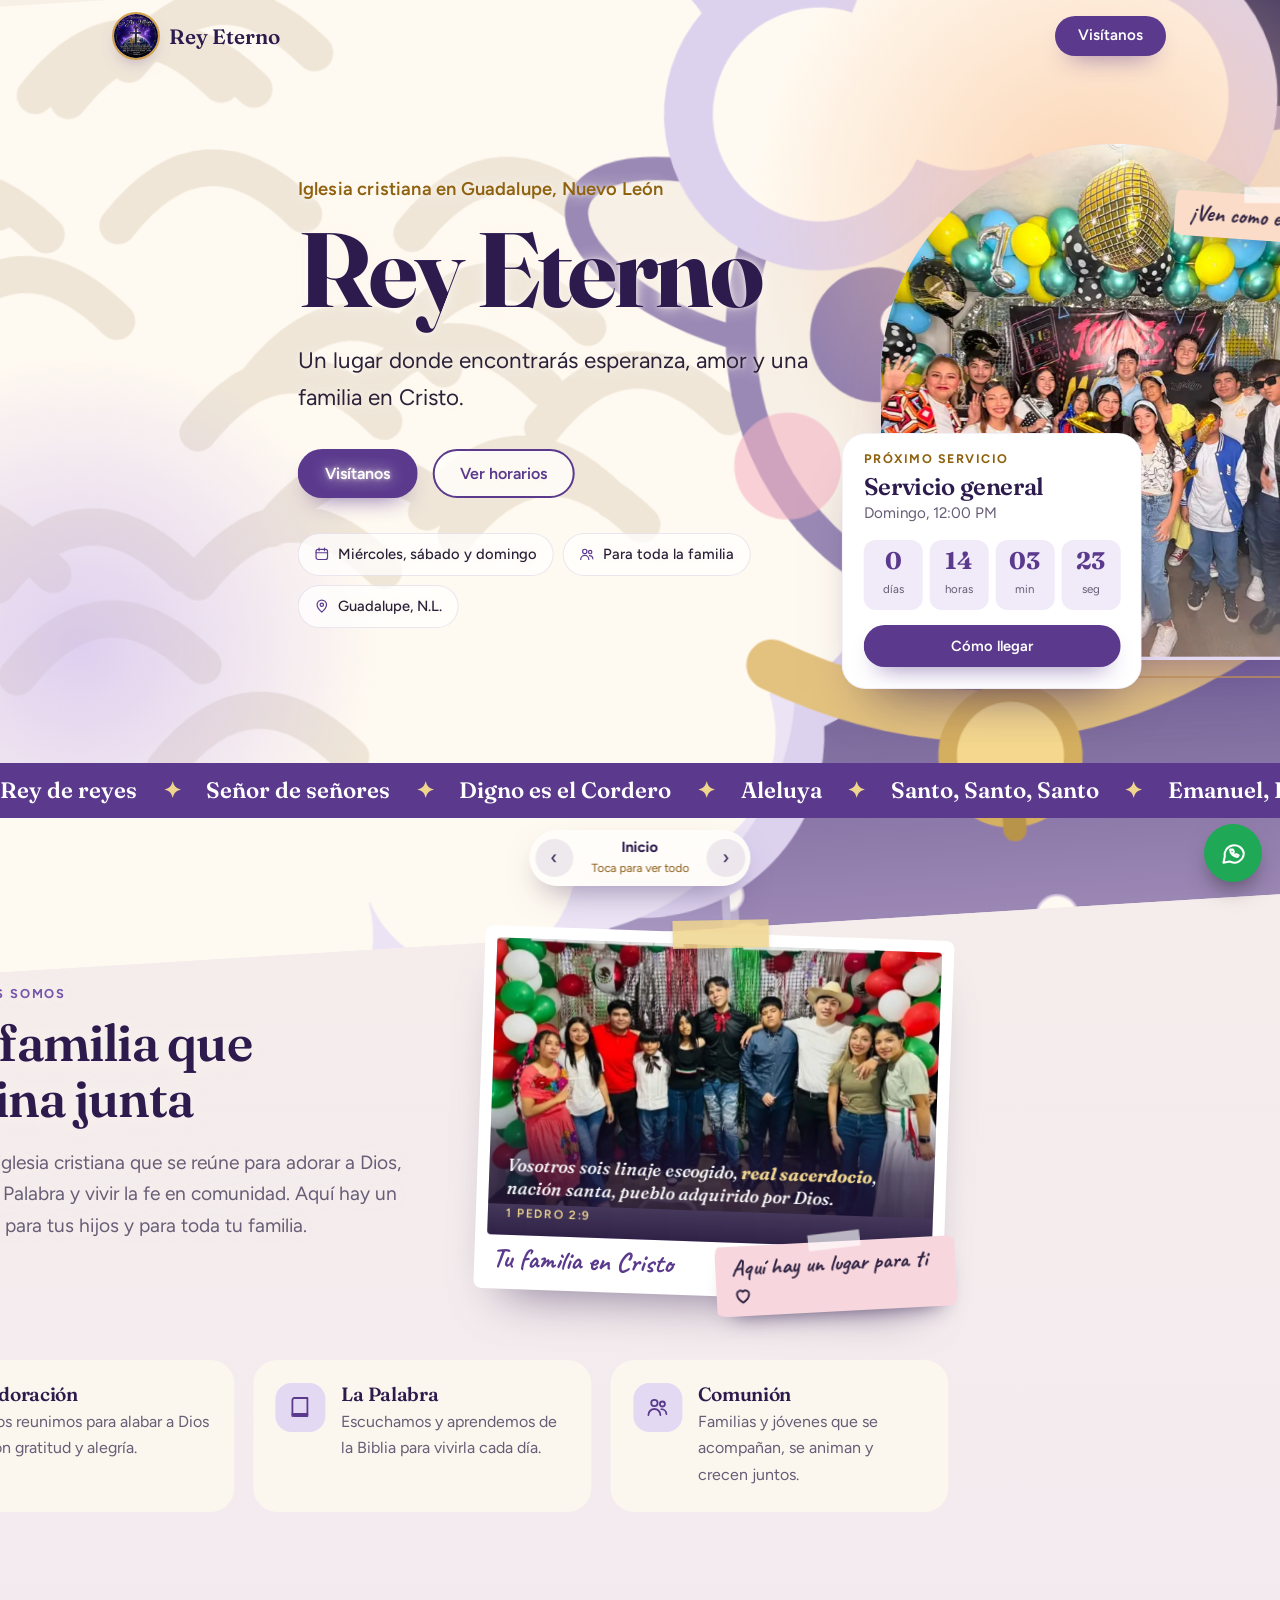
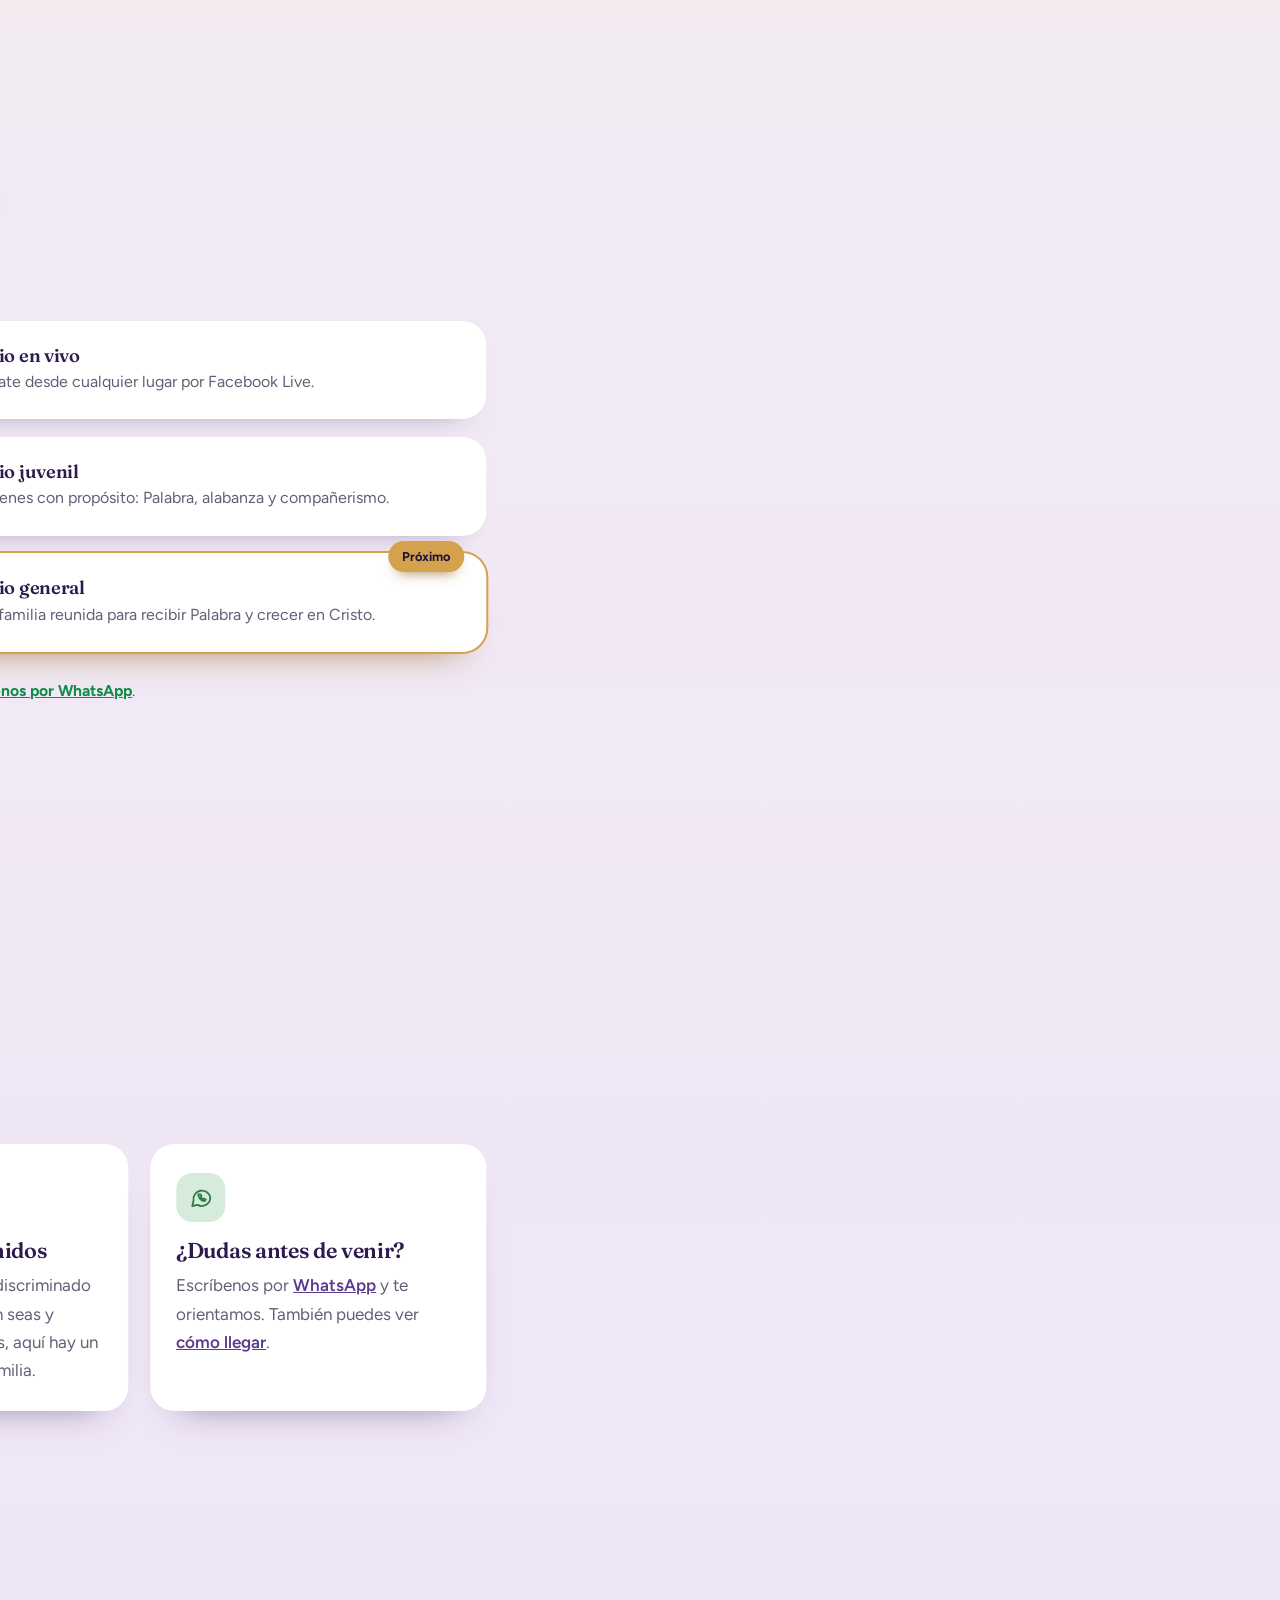
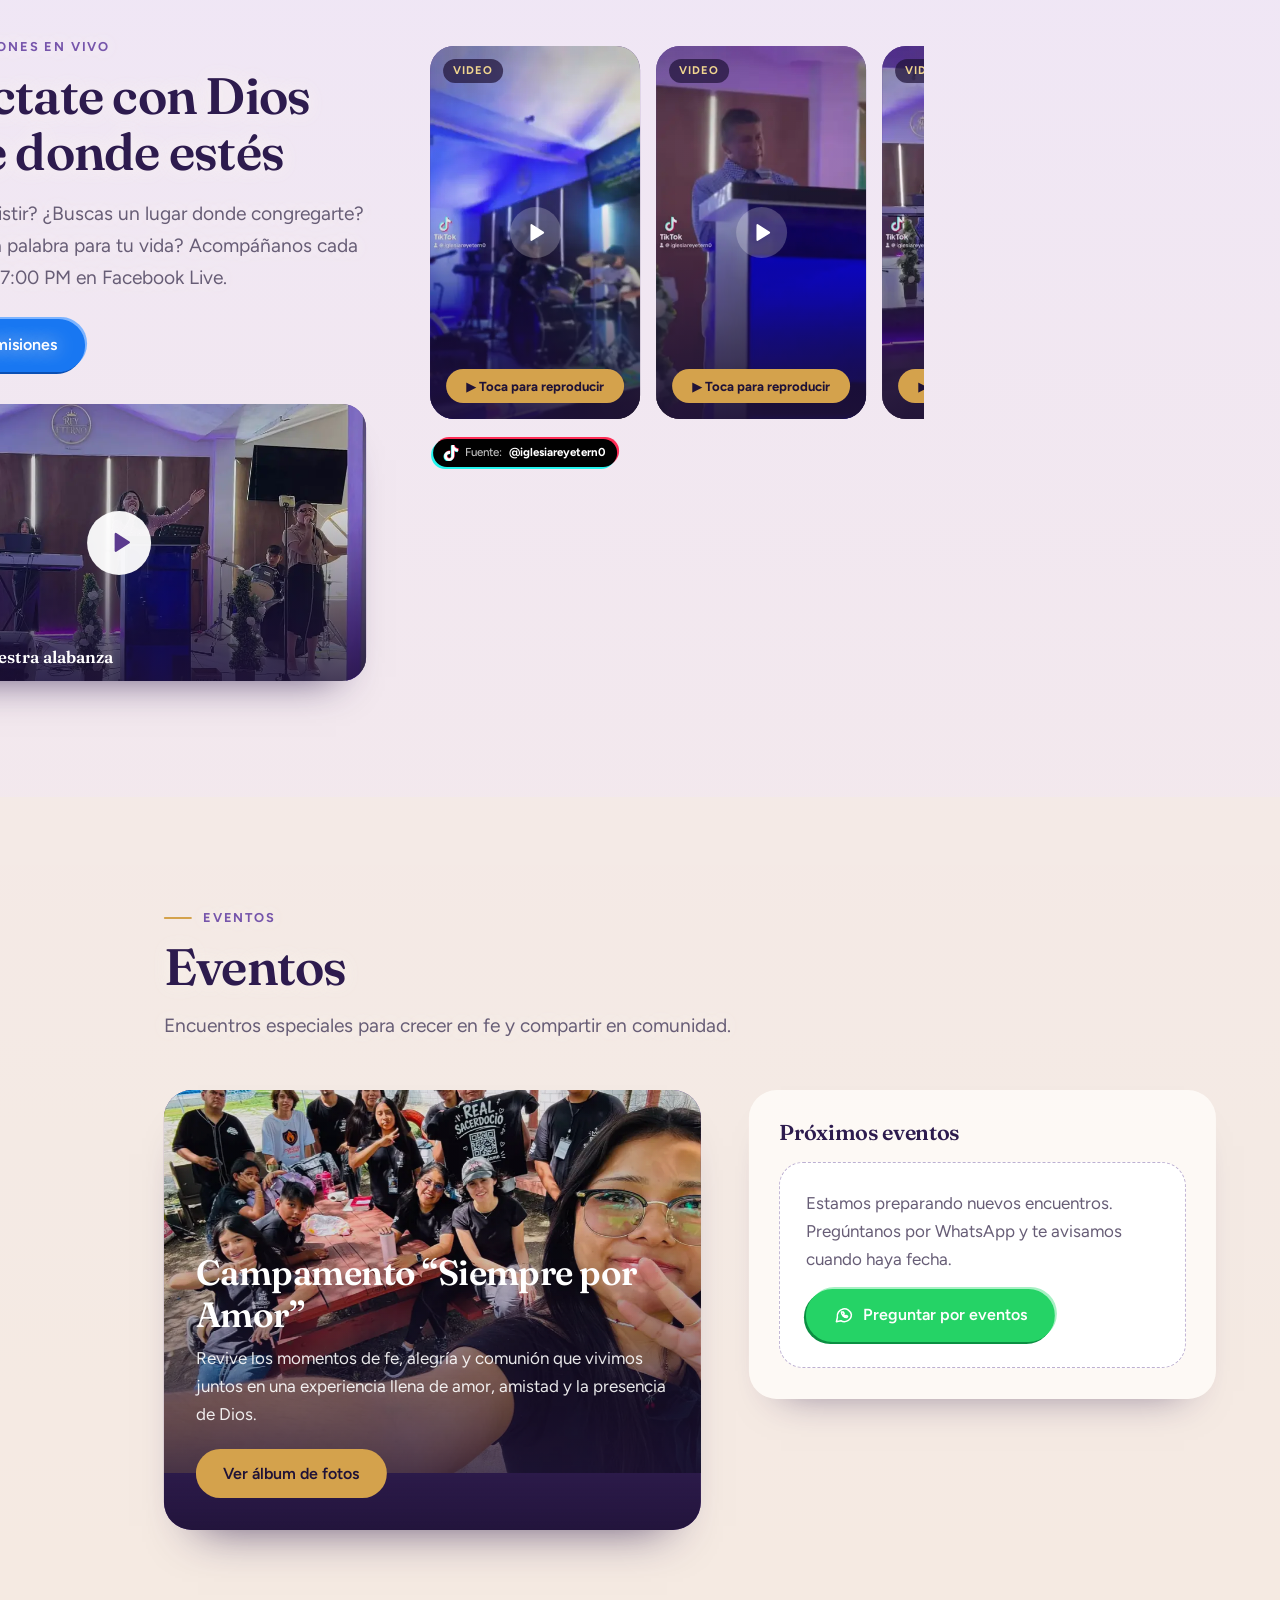
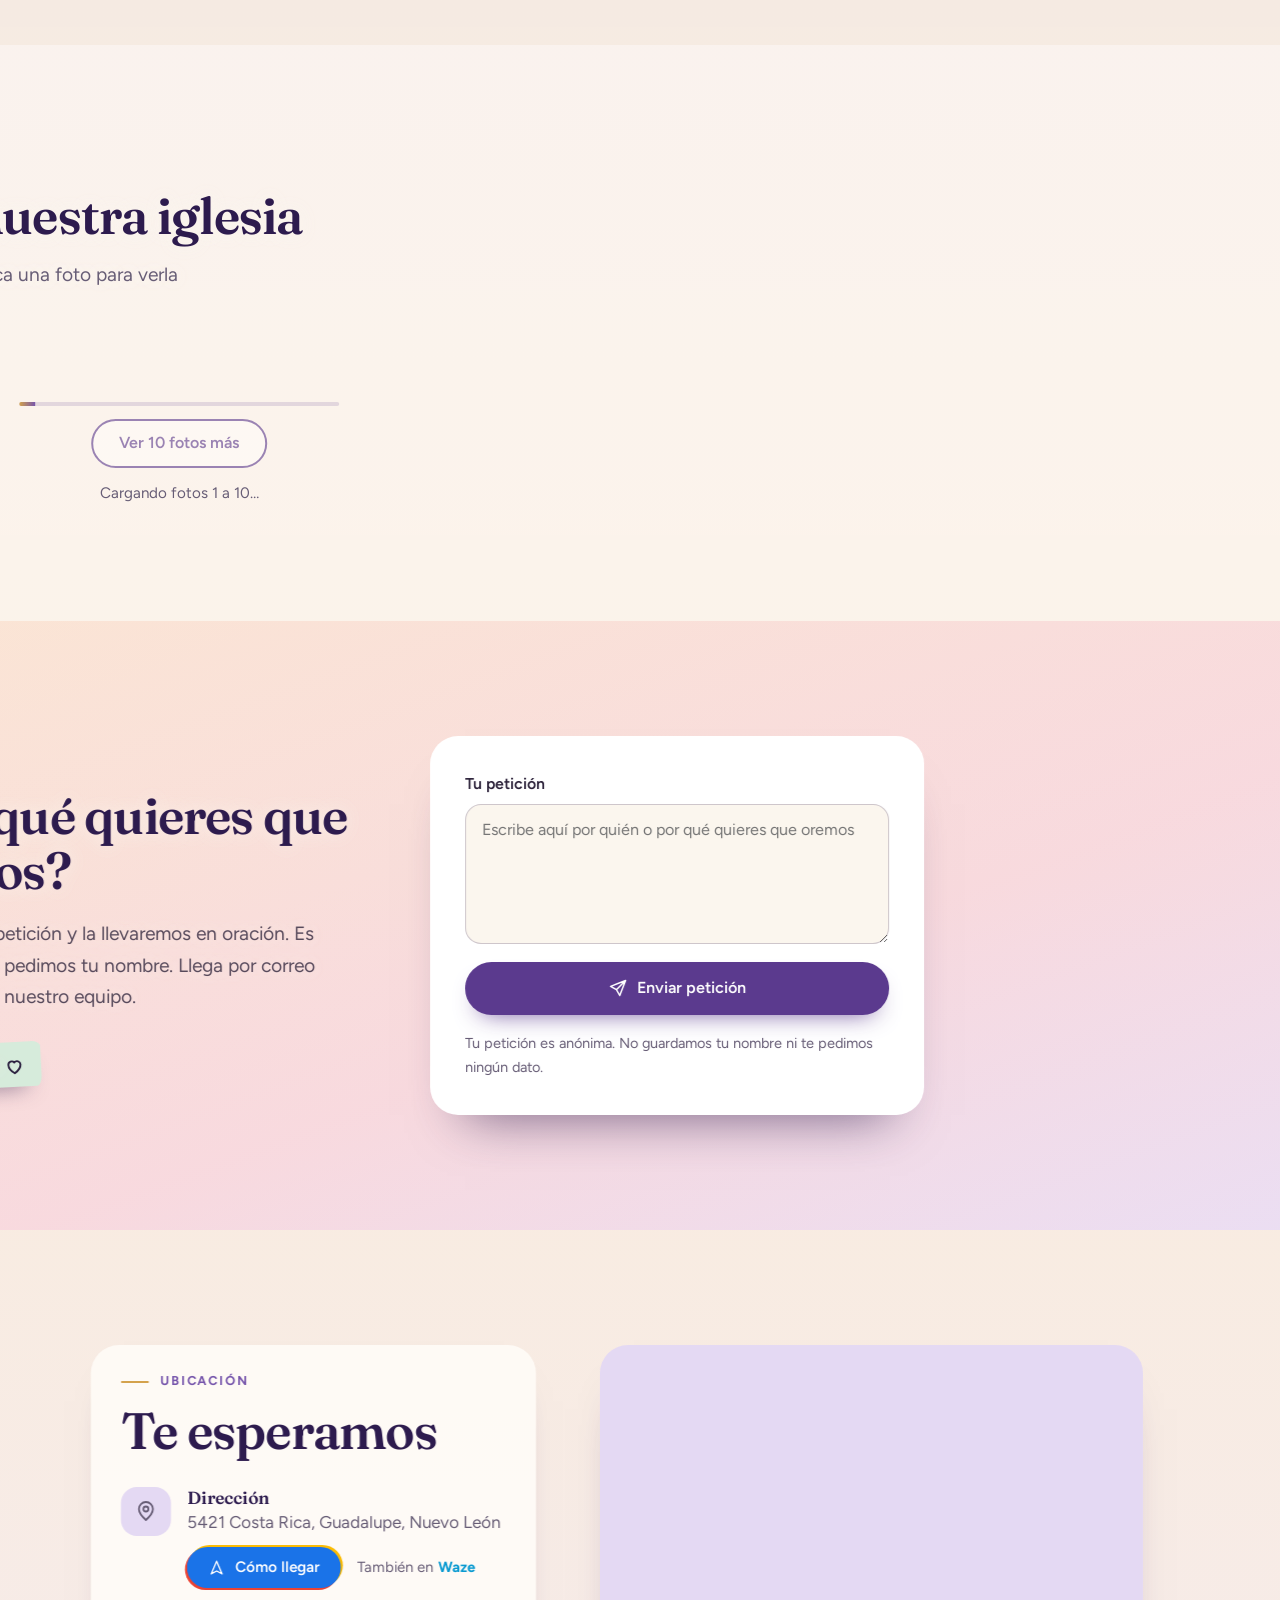
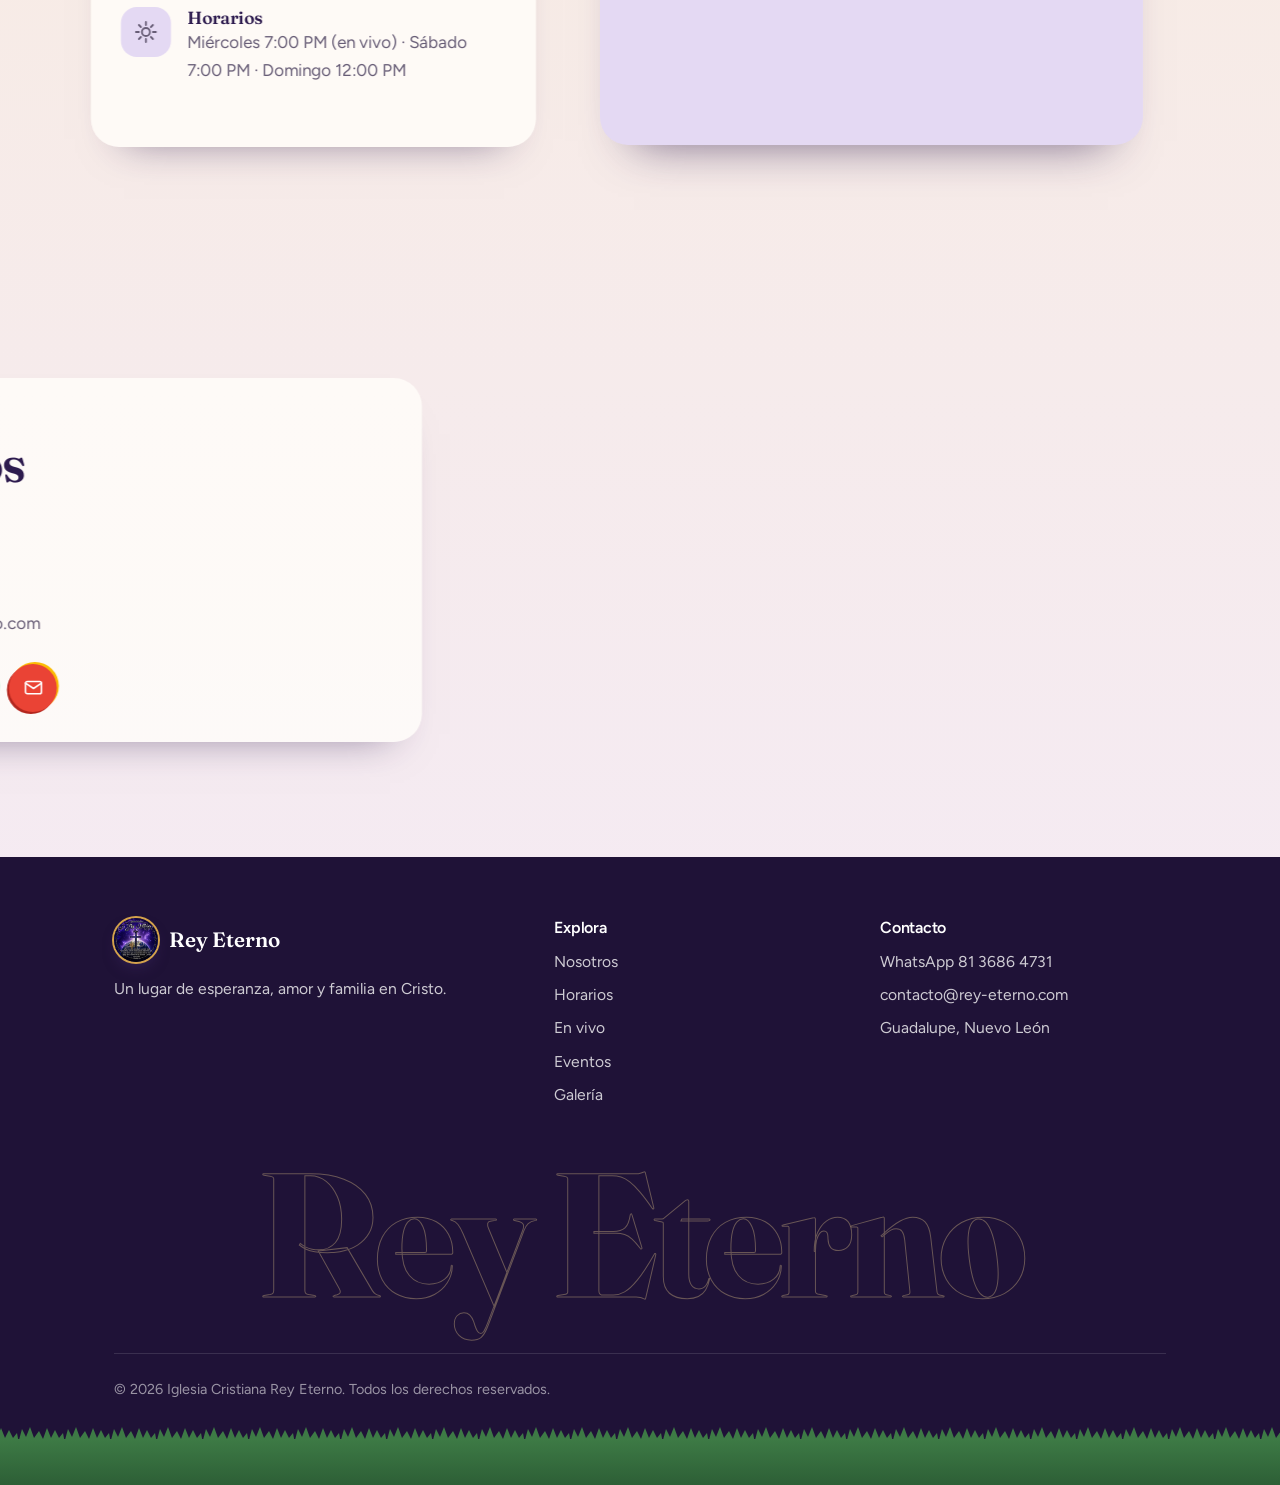
==== index.html @ 936aaeef "p" ====
<!doctype html>
<html lang="es-MX">
<head>
<meta charset="utf-8">
<meta name="viewport" content="width=device-width, initial-scale=1">
<title>Iglesia Cristiana Rey Eterno | Guadalupe, Nuevo León</title>
<meta name="description" content="Iglesia en Guadalupe, Nuevo León para toda la familia: papás, jóvenes y niños. Horarios de servicios, eventos y transmisión en vivo.">
<meta name="theme-color" content="#fbf6ee">
<meta name="robots" content="index,follow,max-image-preview:large">
<meta name="referrer" content="strict-origin-when-cross-origin">
<link rel="canonical" href="https://rey-eterno.com/">
<link rel="icon" href="logo.png">
<script>document.documentElement.className+=" js"</script>
<link rel="manifest" href="manifest.webmanifest">
<link rel="apple-touch-icon" href="apple-touch-icon.png">
<meta name="mobile-web-app-capable" content="yes">
<meta name="apple-mobile-web-app-capable" content="yes">
<meta name="apple-mobile-web-app-title" content="Rey Eterno">
<meta name="apple-mobile-web-app-status-bar-style" content="black">
<meta property="og:type" content="website">
<meta property="og:title" content="Iglesia Cristiana Rey Eterno">
<meta property="og:description" content="Una iglesia en Guadalupe, Nuevo León para toda la familia: papás, jóvenes y niños. Esperanza, amor y una familia en Cristo.">
<meta property="og:image" content="https://rey-eterno.com/logo.png">
<meta property="og:url" content="https://rey-eterno.com/">
<meta property="og:locale" content="es_MX">
<meta property="og:site_name" content="Iglesia Cristiana Rey Eterno">
<meta property="og:image:alt" content="Logotipo de la Iglesia Cristiana Rey Eterno">
<meta name="twitter:card" content="summary">
<meta name="twitter:title" content="Iglesia Cristiana Rey Eterno">
<meta name="twitter:description" content="Una iglesia en Guadalupe, Nuevo León para toda la familia. Ven como estás.">
<meta name="twitter:image" content="https://rey-eterno.com/logo.png">

<link rel="preconnect" href="https://fonts.googleapis.com">
<link rel="preconnect" href="https://fonts.gstatic.com" crossorigin>
<link rel="stylesheet" href="https://fonts.googleapis.com/css2?family=Caveat:wght@700&family=Figtree:wght@400;500;600;700&family=Fraunces:opsz,wght@9..144,500..700&display=swap" media="print" onload="this.media='all'">
<noscript><link rel="stylesheet" href="https://fonts.googleapis.com/css2?family=Caveat:wght@700&family=Figtree:wght@400;500;600;700&family=Fraunces:opsz,wght@9..144,500..700&display=swap"></noscript>

<script type="application/ld+json">
{
  "@context": "https://schema.org",
  "@type": "Church",
  "@id": "https://rey-eterno.com/#iglesia",
  "name": "Iglesia Cristiana Rey Eterno",
  "inLanguage": "es-MX",
  "areaServed": "Guadalupe, Nuevo León, México",
  "description": "Iglesia en Guadalupe, Nuevo León para toda la familia: papás, jóvenes y niños. Horarios de servicios, eventos y transmisión en vivo.",
  "url": "https://rey-eterno.com/",
  "logo": "https://rey-eterno.com/logo.png",
  "image": "https://rey-eterno.com/logo.png",
  "email": "contacto@rey-eterno.com",
  "telephone": "+528136864731",
  "hasMap": "https://www.google.com/maps/search/?api=1&query=Iglesia+Rey+Eterno+5421+Costa+Rica+Guadalupe+Nuevo+Leon",
  "geo": { "@type": "GeoCoordinates", "latitude": 25.645865, "longitude": -100.209654 },
  "address": {
    "@type": "PostalAddress",
    "streetAddress": "5421 Costa Rica",
    "addressLocality": "Guadalupe",
    "addressRegion": "Nuevo León",
    "addressCountry": "MX"
  },
  "openingHoursSpecification": [
    { "@type": "OpeningHoursSpecification", "dayOfWeek": "Saturday", "opens": "19:00", "closes": "21:00" },
    { "@type": "OpeningHoursSpecification", "dayOfWeek": "Sunday", "opens": "12:00", "closes": "14:00" }
  ],
  "sameAs": [
    "https://www.facebook.com/izliajoram.martinezreyes.52",
    "https://www.instagram.com/iglesiareyeterno/",
    "https://www.tiktok.com/@iglesiareyetern0"
  ]
}
</script>


<style>
:root{
  --crema:#fbf6ee;--crema-2:#f5ecdf;--blanco:#fffdf9;
  --lila-bg:#f1eaf8;--lila:#e4d9f3;--durazno:#fbdcc8;--rosa:#f8d6de;--menta:#d6ebdb;--amarillo:#fbeab5;
  --real:#5b3a8e;--real-2:#7655ab;--real-osc:#2d1b4e;--noche:#1f1237;
  --oro:#d4a24c;--oro-claro:#f0d58f;--oro-osc:#8f6210;
  --tinta:#2a2038;--suave:#675d76;
  --serif:"Fraunces",Georgia,"Times New Roman",serif;
  --sans:"Figtree",system-ui,-apple-system,"Segoe UI",Roboto,sans-serif;
  --mano:"Caveat","Segoe Print","Bradley Hand",cursive;
  --pad:clamp(1.25rem,5vw,4rem);--max:1180px;--radio:24px;
  --ease:cubic-bezier(.2,.7,.2,1);
}
*,*::before,*::after{box-sizing:border-box}
html{scroll-behavior:smooth;scroll-padding-top:84px;-webkit-text-size-adjust:100%}
body{margin:0;background-image:linear-gradient(180deg,#f7f0e6,#efe6f7 38%,#f9ecdd 72%,#f3eafa);font-family:var(--sans);font-size:1.0625rem;line-height:1.65;color:var(--tinta);-webkit-font-smoothing:antialiased;overflow-x:clip}
img,video,iframe{max-width:100%;display:block}
a{color:inherit}
h1,h2,h3{font-family:var(--serif);line-height:1.08;margin:0;font-weight:600;letter-spacing:-.015em;color:var(--real-osc)}
h2{font-size:clamp(2rem,4.4vw,3.2rem)}
h3{font-size:1.35rem;line-height:1.2}
p{margin:0}
:focus-visible{outline:3px solid var(--oro);outline-offset:3px;border-radius:8px}
.ic{width:1.25em;height:1.25em;fill:none;stroke:currentColor;stroke-width:1.8;stroke-linecap:round;stroke-linejoin:round;flex:none}
.wrap{width:100%;max-width:var(--max);margin-inline:auto;padding-inline:var(--pad)}
.section{padding-block:clamp(4.5rem,9vw,7.5rem);position:relative}
.lead{font-size:clamp(1.08rem,1.5vw,1.25rem);color:var(--suave);max-width:36rem}
.eyebrow{display:flex;align-items:center;gap:.7rem;margin-bottom:.9rem;font:700 .8rem/1 var(--sans);letter-spacing:.14em;text-transform:uppercase;color:var(--real-2)}
.eyebrow::before{content:"";width:28px;height:2px;border-radius:2px;background:var(--oro)}
.sec-cab{margin-bottom:clamp(2rem,4vw,3rem)}
.sec-cab h2{margin-bottom:1rem}
.sr{position:absolute;width:1px;height:1px;overflow:hidden;clip:rect(0 0 0 0);white-space:nowrap}

/* Botones */
.btn{display:inline-flex;align-items:center;justify-content:center;gap:.6rem;padding:.9rem 1.6rem;border-radius:999px;border:2px solid transparent;background:transparent;font:600 1rem/1 var(--sans);text-decoration:none;cursor:pointer;transition:transform .25s var(--ease),background .2s,color .2s,border-color .2s,box-shadow .25s}
.btn-real{background:var(--real);color:#fff;box-shadow:0 12px 24px -14px rgba(91,58,142,.9)}
.btn-oro{background:var(--oro);color:var(--noche)}
.btn-linea{border-color:var(--real);color:var(--real);background:rgba(255,253,249,.88)}
.btn-borde{border-color:rgba(255,255,255,.55);color:#fff}
@media (hover:hover){
  .btn:hover{transform:translateY(-2px)}
  .btn-real:hover{background:var(--real-2)}
  .btn-oro:hover{background:var(--oro-claro)}
  .btn-linea:hover{background:var(--real);color:#fff}
  .btn-borde:hover{background:rgba(255,255,255,.14);border-color:#fff}
}

/* Encabezado */
.top{position:fixed;inset:0 0 auto 0;z-index:50;transition:background .3s,box-shadow .3s}
.top.solido{background:var(--crema);box-shadow:0 1px 0 rgba(45,27,78,.08),0 12px 30px -24px rgba(45,27,78,.6)}
.top .wrap{display:flex;align-items:center;justify-content:space-between;height:72px}
.marca{display:flex;align-items:center;gap:.7rem;text-decoration:none;color:var(--real-osc);font:600 1.3rem var(--serif)}
.marca img{width:44px;height:44px;aspect-ratio:1;object-fit:cover;border-radius:50%;box-shadow:0 0 0 2px var(--oro),0 8px 18px -8px rgba(91,58,142,.6)}
.menu{display:flex;align-items:center;gap:1.7rem}
.menu a:not(.btn){position:relative;color:var(--tinta);text-decoration:none;font-weight:500;font-size:.98rem;padding-block:.3rem}
.menu a:not(.btn)::after{content:"";position:absolute;left:0;right:0;bottom:-2px;height:2px;border-radius:2px;background:var(--oro);transform:scaleX(0);transition:transform .3s var(--ease)}
.menu a.act::after,.menu a:not(.btn):hover::after{transform:scaleX(1)}
.menu .btn{padding:.65rem 1.3rem;font-size:.95rem}
.burger{display:none;width:46px;height:46px;border:0;background:transparent;color:var(--real-osc);cursor:pointer;border-radius:12px}
.burger span{display:block;width:24px;height:2px;background:currentColor;margin:5px auto;border-radius:2px;transition:transform .25s,opacity .25s}
.burger[aria-expanded="true"] span:nth-child(1){transform:translateY(7px) rotate(45deg)}
.burger[aria-expanded="true"] span:nth-child(2){opacity:0}
.burger[aria-expanded="true"] span:nth-child(3){transform:translateY(-7px) rotate(-45deg)}

/* Portada */
.portada{position:relative;overflow:hidden;isolation:isolate;padding:clamp(7rem,12vw,9rem) 0 clamp(4.5rem,8vw,6.5rem);background:linear-gradient(180deg,var(--crema),#fbefe0)}
.fondo{position:absolute;inset:0;z-index:-1;pointer-events:none}
.blob{position:absolute;display:block;border-radius:50%;will-change:transform}
.b1{width:min(62vw,720px);aspect-ratio:1;right:-14%;top:-20%;background:radial-gradient(circle,rgba(250,200,160,.8),rgba(250,200,160,0) 68%)}
.b2{width:min(54vw,620px);aspect-ratio:1;left:-18%;bottom:-26%;background:radial-gradient(circle,rgba(205,184,238,.65),rgba(205,184,238,0) 68%)}
.portada .wrap{display:grid;grid-template-columns:1.05fr .95fr;gap:clamp(2.5rem,5vw,4.5rem);align-items:center}
.portada h1{font-size:clamp(3.3rem,9vw,6.6rem);font-weight:700;letter-spacing:-.03em;line-height:.95}
.portada h1 small{display:block;font:600 clamp(.95rem,1.5vw,1.15rem)/1.35 var(--sans);letter-spacing:.01em;color:var(--oro-osc);margin-bottom:1.1rem}
.p-texto{text-shadow:0 0 16px rgba(251,246,238,.95),0 0 4px rgba(251,246,238,.8)}
.portada .lead{margin-top:1.5rem;font-size:clamp(1.15rem,1.8vw,1.4rem);color:var(--tinta);opacity:.82}
.acciones{display:flex;flex-wrap:wrap;gap:.9rem;margin-top:2rem}
.chips{list-style:none;margin:2.2rem 0 0;padding:0;display:flex;flex-wrap:wrap;gap:.6rem}
.chips li{display:inline-flex;align-items:center;gap:.5rem;padding:.5rem .95rem;border-radius:999px;background:rgba(255,255,255,.72);border:1px solid rgba(91,58,142,.12);font-size:.92rem;font-weight:500}
.chips .ic{color:var(--real);width:1.1em;height:1.1em}
.p-visual{position:relative;width:100%;max-width:520px;justify-self:center}
.arco{position:relative;margin:0;aspect-ratio:10/11;border-radius:999px 999px 32px 32px;overflow:hidden;background:var(--lila);box-shadow:0 40px 70px -42px rgba(91,58,142,.7)}
.arco img{width:100%;height:100%;object-fit:cover;object-position:46% 50%;will-change:transform}
.arco-halo{position:absolute;inset:0;transform:translate(18px,18px);border-radius:999px 999px 32px 32px;border:2px solid var(--oro);opacity:.75;z-index:-1}
.proximo{position:absolute;left:-2.4rem;bottom:-1.8rem;width:min(300px,80%);background:#fff;border-radius:24px;padding:1.2rem 1.3rem 1.3rem;border:1px solid rgba(91,58,142,.08);box-shadow:0 32px 50px -30px rgba(45,27,78,.6)}
.proximo .tit{font:700 .78rem/1 var(--sans);letter-spacing:.12em;text-transform:uppercase;color:var(--oro-osc);margin-bottom:.5rem}
.proximo h2{font-size:1.5rem;margin-bottom:.1rem}
.proximo .cuando{color:var(--suave);font-size:.95rem;margin-bottom:.9rem}
.cuenta{display:grid;grid-template-columns:repeat(4,1fr);gap:.45rem;text-align:center}
.cuenta div{background:var(--lila-bg);border-radius:12px;padding:.55rem .1rem}
.cuenta b{display:block;font:700 1.5rem/1 var(--serif);color:var(--real);font-variant-numeric:tabular-nums}
.cuenta span{font-size:.72rem;color:var(--suave)}
.proximo .curso{display:none;font:600 1.1rem var(--serif);color:var(--real)}
.proximo.en-curso .cuenta{display:none}
.proximo.en-curso .curso{display:block}
.proximo .btn{margin-top:.9rem;width:100%;padding:.75rem 1rem;font-size:.92rem}

/* Notas adhesivas (decorativas) */
.nota{position:absolute;z-index:3;display:block;width:max-content;max-width:min(15rem,70vw);padding:.55rem 1rem .65rem;font:700 clamp(1.25rem,1.1rem + .4vw,1.55rem)/1.12 var(--mano);color:#2c2140;background:var(--durazno);border-radius:4px 10px 5px 12px/11px 5px 10px 4px;rotate:var(--r,-3deg);box-shadow:0 14px 22px -16px rgba(45,27,78,.7);pointer-events:none;user-select:none}
.nota::before{content:"";position:absolute;left:50%;top:-9px;width:52px;height:16px;margin-left:-26px;background:rgba(255,255,255,.65);rotate:-4deg}
.nota .ic{width:1.3rem;height:1.3rem;vertical-align:-.25em;stroke-width:2.2}
.nota b{font-weight:700;background:linear-gradient(transparent 62%,rgba(91,58,142,.2) 62% 92%,transparent 92%)}
.nota.rosa{background:var(--rosa)}.nota.menta{background:var(--menta)}.nota.amarillo{background:var(--amarillo)}
.n-hero{right:-.8rem;top:10%;--r:4deg;--t:7s}
.n-pol{right:-.8rem;bottom:-.7rem;--r:-5deg;--t:6.5s}
.n-oracion{position:relative;display:inline-block;margin-top:2rem;--r:-3deg;--t:6.6s}
@keyframes flota{0%,100%{translate:0 0}50%{translate:0 -8px}}
.nota.vivo{animation:flota var(--t,6.5s) ease-in-out infinite}

/* Cinta */
.cinta{background:var(--real);color:#fff;overflow:hidden;white-space:nowrap;padding:.9rem 0;font:600 clamp(1.05rem,2vw,1.4rem)/1.2 var(--serif)}
.pista{display:inline-flex;width:max-content}
.pista span{display:inline-flex;align-items:center;gap:1.6rem;padding-right:1.6rem}
.pista span::after{content:"✦";color:var(--oro-claro)}
.cinta.vivo .pista{animation:cinta 70s linear infinite}
@keyframes cinta{to{transform:translate3d(-50%,0,0)}}

/* Nosotros */
.nosotros{background:var(--blanco)}
.nosotros .wrap{display:grid;grid-template-columns:1.05fr .95fr;gap:clamp(2.5rem,5vw,4rem) clamp(2rem,5vw,5rem);align-items:center}
.nosotros h2{margin-bottom:1.3rem}
.polaroid{position:relative;margin:0;justify-self:center;width:100%;max-width:470px;background:#fff;padding:.75rem .75rem .4rem;border-radius:8px;box-shadow:0 30px 50px -30px rgba(45,27,78,.6);rotate:2deg}
.polaroid::before{content:"";position:absolute;z-index:2;left:50%;top:-13px;width:96px;height:28px;margin-left:-48px;background:rgba(240,213,143,.85);rotate:-3deg;box-shadow:0 2px 4px rgba(0,0,0,.1)}
.polaroid .foto{position:relative;overflow:hidden;border-radius:4px;background:var(--lila)}
.polaroid img{width:100%;height:auto;aspect-ratio:3/2;object-fit:cover;will-change:transform}
.polaroid figcaption{font:700 1.7rem/1.1 var(--mano);color:var(--real);padding:.6rem .4rem .5rem}
.sacerdocio{position:absolute;left:0;right:0;bottom:0;padding:3.4rem 1.1rem .9rem;background:linear-gradient(to top,rgba(31,18,55,.92),rgba(31,18,55,.66) 55%,transparent);color:#fff}
.sacerdocio p{font:italic 500 clamp(.95rem,1.4vw,1.1rem)/1.3 var(--serif)}
.sacerdocio p b{color:var(--oro-claro);font-weight:700}
.sacerdocio cite{display:block;margin-top:.4rem;font:600 .75rem var(--sans);font-style:normal;letter-spacing:.14em;text-transform:uppercase;color:var(--oro-claro)}
.pilares{grid-column:1/-1;list-style:none;margin:0;padding:0;display:grid;grid-template-columns:repeat(3,1fr);gap:1.2rem}
.pilares li{display:grid;grid-template-columns:auto 1fr;gap:1rem;align-items:start;padding:1.4rem 1.4rem 1.5rem;background:var(--crema);border-radius:var(--radio)}
.pilares h3{font-size:1.2rem;margin-bottom:.2rem}
.pilares p{color:var(--suave);font-size:1rem}
.burbuja{width:3.1rem;height:3.1rem;border-radius:16px;background:var(--lila);color:var(--real);display:grid;place-items:center;flex:none}
.burbuja .ic{width:1.5rem;height:1.5rem}
.b-rosa{background:var(--rosa);color:#a23b5a}.b-lila{background:var(--lila)}.b-menta{background:var(--menta);color:#2f7a45}

/* Horarios */
.servicios{background:var(--lila-bg);padding-top:clamp(6rem,11vw,9rem)}
.ola{position:absolute;left:0;top:-1px;width:100%;height:clamp(26px,4vw,48px);fill:var(--blanco);display:block}
.semana{display:grid;gap:1.1rem}
.fila{--c:#a58ad3;position:relative;display:grid;grid-template-columns:minmax(150px,1fr) minmax(110px,.6fr) 2fr;gap:.4rem 2rem;align-items:center;padding:1.5rem 1.7rem;background:#fff;border-radius:var(--radio);border-left:7px solid var(--c);box-shadow:0 16px 30px -26px rgba(45,27,78,.6);transition:transform .3s var(--ease),box-shadow .3s}
.f-durazno{--c:#f0a679}.f-menta{--c:#79b98a}
.fila .dia{font:600 clamp(1.6rem,2.8vw,2.3rem)/1 var(--serif);color:var(--real-osc)}
.fila .hora{font:600 clamp(1.25rem,2vw,1.6rem)/1 var(--serif);color:var(--real)}
.fila h3{font-size:1.15rem;margin-bottom:.15rem}
.fila p{color:var(--suave);font-size:1rem}
.marca-prox{position:absolute;right:1.4rem;top:-.75rem;visibility:hidden;background:var(--oro);color:var(--noche);font-weight:700;font-size:.8rem;padding:.3rem .85rem;border-radius:999px;box-shadow:0 8px 14px -8px rgba(143,98,16,.8)}
.fila.next{box-shadow:0 0 0 2px var(--oro),0 22px 36px -26px rgba(143,98,16,.8)}
.fila.next .marca-prox{visibility:visible}
@media (hover:hover){.fila:hover{transform:translateY(-3px);box-shadow:0 22px 36px -26px rgba(45,27,78,.7)}}
.cal-todos{margin-top:1.6rem}
.btn-cal{padding:.6rem 1.1rem;font-size:.92rem;gap:.45rem}
.btn-cal .ic{width:1.15em;height:1.15em}
.nota-pie{margin-top:1.6rem;color:var(--suave);font-size:.98rem}
.nota-pie a{color:var(--real);font-weight:600}

/* Primera visita */
.visita{background:var(--crema)}
.tarjetas{list-style:none;margin:0;padding:0;display:grid;grid-template-columns:repeat(3,1fr);gap:1.4rem}
.tarjetas li{background:#fff;border-radius:var(--radio);padding:1.8rem 1.6rem 1.7rem;box-shadow:0 20px 36px -30px rgba(45,27,78,.7);transition:transform .3s var(--ease)}
@media (hover:hover){.tarjetas li:hover{transform:translateY(-4px)}}
.tarjetas .burbuja{margin-bottom:1rem}
.tarjetas h3{margin-bottom:.45rem}
.tarjetas p{color:var(--suave)}
.tarjetas a{color:var(--real);font-weight:600}

/* Mensajes */
.envivo{background:var(--blanco)}
.envivo .wrap{display:grid;grid-template-columns:1fr 1fr;gap:clamp(2rem,5vw,4.5rem);align-items:start}
.envivo h2{margin-bottom:1.2rem}
.envivo .acciones{margin-top:1.6rem}
.alabanza{position:relative;display:block;width:100%;margin-top:2rem;padding:0;border:0;border-radius:var(--radio);overflow:hidden;cursor:pointer;aspect-ratio:16/9;background:var(--real);box-shadow:0 26px 40px -30px rgba(45,27,78,.8);color:#fff}
.alabanza img,.alabanza video{position:absolute;inset:0;width:100%;height:100%;object-fit:cover}
.alabanza::after{content:"";position:absolute;inset:0;background:linear-gradient(to top,rgba(31,18,55,.78),rgba(31,18,55,0) 60%)}
.alabanza .play{position:absolute;z-index:2;left:50%;top:50%;width:64px;height:64px;margin:-32px 0 0 -32px;border-radius:50%;background:rgba(255,255,255,.94);color:var(--real);display:grid;place-items:center;transition:transform .3s var(--ease)}
.alabanza .play .ic{width:1.8rem;height:1.8rem;margin-left:3px}
.alabanza .leyenda{position:absolute;z-index:2;left:1.1rem;bottom:.9rem;font:600 1.05rem var(--serif)}
.alabanza.cargado{cursor:default;background:#000}
.alabanza.cargado::after{display:none}
@media (hover:hover){.alabanza:hover .play{transform:scale(1.1)}}
.tt-fuente{display:inline-flex;align-items:center;gap:.4rem;margin:.1rem 0 0 .2rem;padding:.38rem .8rem .38rem .6rem;border-radius:999px;background:#010101;color:#fff;font:600 .72rem/1 var(--sans);text-decoration:none;box-shadow:-2px 2px 0 #25F4EE,2px -2px 0 #FE2C55;transition:transform .2s}
.tt-fuente span{opacity:.75;font-weight:500}
.tt-fuente b{font-weight:700}
@media (hover:hover){.tt-fuente:hover{transform:translateY(-2px)}}
.mini-tit{font:700 .8rem/1 var(--sans);letter-spacing:.14em;text-transform:uppercase;color:var(--real-2);margin-bottom:1rem}
.reels{display:flex;gap:1rem;overflow-x:auto;scroll-snap-type:x mandatory;padding:.3rem .2rem 1.1rem;-webkit-overflow-scrolling:touch;scrollbar-width:thin}
.reel{flex:0 0 min(58%,210px);scroll-snap-align:start;aspect-ratio:9/16;border-radius:var(--radio);overflow:hidden;background:linear-gradient(160deg,var(--real),var(--noche));position:relative;border:0;padding:0;cursor:pointer;color:#fff;text-align:left}
.reel .th{position:absolute;inset:0;width:100%;height:100%;object-fit:cover}
.reel::after{content:"";position:absolute;inset:0;z-index:1;pointer-events:none;background:linear-gradient(to top,rgba(31,18,55,.9),rgba(31,18,55,.05) 58%)}
.reel .ic{position:absolute;z-index:2;inset:0;margin:auto;width:3.2rem;height:3.2rem;padding:.8rem;border-radius:50%;background:rgba(255,255,255,.22);transition:transform .25s,background .2s}
.reel .red{position:absolute;z-index:2;top:.8rem;left:.8rem;font:700 .7rem/1 var(--sans);font-style:normal;letter-spacing:.08em;text-transform:uppercase;padding:.4rem .65rem;border-radius:999px;background:rgba(31,18,55,.7);color:var(--oro-claro)}
.reel span{position:absolute;z-index:2;left:1rem;right:1rem;bottom:3.4rem;font:600 1rem/1.2 var(--serif)}
.reel .toca{position:absolute;z-index:2;left:1rem;right:1rem;bottom:1rem;font:700 .82rem/1 var(--sans);font-style:normal;text-align:center;padding:.65rem .5rem;border-radius:999px;background:var(--oro);color:var(--noche)}
.reel .toca::before{content:"▶ "}
@media (hover:hover){.reel:hover .ic{transform:scale(1.1);background:var(--oro);color:var(--noche)}}
.reel iframe{position:absolute;inset:0;width:100%;height:100%;border:0}
.reel.cargado::after,.reel.cargado .red,.reel.cargado .toca,.reel.cargado .ic,.reel.cargado span{display:none}
.reel.cargado video{position:absolute;inset:0;width:100%;height:100%;object-fit:cover;background:#000}

#vEscuchar[hidden]{display:none!important}
.btn[aria-pressed="true"]{background:rgba(255,255,255,.16)}

/* Eventos */
.eventos{background:var(--crema-2)}
.ev-grid{display:grid;grid-template-columns:1.15fr 1fr;gap:clamp(1.5rem,4vw,3rem);align-items:start}
.destacado{position:relative;border-radius:28px;overflow:hidden;color:#fff;background:var(--real);min-height:440px;display:flex;align-items:flex-end;isolation:isolate;box-shadow:0 30px 46px -34px rgba(45,27,78,.8)}
.destacado img{position:absolute;inset:0;width:100%;height:100%;object-fit:cover;z-index:-2;will-change:transform}
.destacado::before{content:"";position:absolute;inset:0;z-index:-1;background:linear-gradient(to top,rgba(31,18,55,.94),rgba(31,18,55,.1) 70%)}
.destacado div{padding:2rem}
.destacado h3{color:#fff;font-size:clamp(1.6rem,3vw,2.2rem);margin-bottom:.5rem}
.destacado p{color:rgba(255,255,255,.9);margin-bottom:1.3rem;max-width:30rem}
.lista-ev h3{margin-bottom:1rem}
#listaEventos{list-style:none;margin:0;padding:0}
#listaEventos li{display:grid;grid-template-columns:72px 1fr;gap:1.1rem;padding:1.2rem 0;border-bottom:1px solid rgba(45,27,78,.14)}
#listaEventos li.con-img .ev-banner{grid-column:1/-1;width:100%;aspect-ratio:16/9;object-fit:cover;border-radius:16px;display:block}
#listaEventos .fecha{text-align:center;background:var(--real);color:#fff;border-radius:16px;padding:.6rem 0;font-family:var(--serif)}
#listaEventos .fecha b{display:block;font-size:1.8rem;line-height:1}
#listaEventos .fecha span{font-size:.85rem;font-family:var(--sans)}
#listaEventos h4{margin:0 0 .15rem;font:600 1.2rem var(--serif);color:var(--real-osc)}
#listaEventos p{color:var(--suave);font-size:.98rem}
#listaEventos a{color:var(--real);font-weight:600;font-size:.98rem}
.vacio{background:#fff;border:1.5px dashed rgba(91,58,142,.4);border-radius:var(--radio);padding:1.6rem}
.vacio p{color:var(--suave);margin-bottom:1rem}

/* Galería */
.galeria{background:var(--blanco)}
.fotos{display:grid;grid-template-columns:repeat(auto-fill,minmax(165px,1fr));gap:.8rem}
.gft{position:relative;aspect-ratio:1/1;display:block;width:100%;padding:0;border:0;border-radius:20px;overflow:hidden;cursor:zoom-in;background:linear-gradient(135deg,var(--lila),var(--durazno));opacity:0;transform:translate3d(0,22px,0) scale(.97);transition:opacity .6s,transform .6s var(--ease),box-shadow .3s}
.gft.in{opacity:1;transform:none}
.gft img{position:absolute;inset:0;width:100%;height:100%;object-fit:cover;object-position:center 30%;transition:transform .6s var(--ease)}
.gft .lupa{position:absolute;z-index:3;right:.7rem;bottom:.7rem;width:38px;height:38px;border-radius:50%;background:var(--oro);color:var(--noche);display:grid;place-items:center;opacity:0;transform:scale(.6);transition:opacity .3s,transform .3s}
.gft .lupa svg{width:1.2rem;height:1.2rem;fill:none;stroke:currentColor;stroke-width:2;stroke-linecap:round}
@media (hover:hover){.gft:hover img{transform:scale(1.07)}.gft:hover .lupa{opacity:1;transform:none}.gft:hover{box-shadow:0 0 0 3px var(--oro)}}
.mas{display:flex;flex-direction:column;align-items:center;gap:.8rem;margin-top:2rem;color:var(--suave);font-size:.95rem}
.barra-carga{width:min(320px,70%);height:4px;border-radius:4px;background:rgba(91,58,142,.15);overflow:hidden;opacity:0;transition:opacity .3s}
.barra-carga.on{opacity:1}
.barra-carga i{display:block;height:100%;width:100%;transform-origin:0 50%;transform:scaleX(0);background:linear-gradient(90deg,var(--oro),var(--real-2));transition:transform .25s}
.mas .btn:disabled{opacity:.6;cursor:progress;transform:none}

/* Oración */
.oracion{background:linear-gradient(160deg,#fbe3d3,#f8d6de 58%,#e9dbf5)}
.oracion .wrap{display:grid;grid-template-columns:1fr 1fr;gap:clamp(2rem,5vw,5rem);align-items:center}
.oracion h2{margin-bottom:1.2rem}
.oracion .lead{color:var(--tinta);opacity:.78}
.oracion form{position:relative;background:#fff;border-radius:28px;padding:clamp(1.4rem,3vw,2.2rem);display:grid;gap:1.1rem;box-shadow:0 34px 50px -34px rgba(45,27,78,.65)}
.oracion label{display:grid;gap:.45rem;font-weight:600;font-size:.98rem}
.oracion textarea{font:400 1rem var(--sans);color:var(--tinta);padding:.9rem 1rem;border:1.5px solid rgba(45,27,78,.22);border-radius:16px;background:var(--crema);width:100%;min-height:140px;resize:vertical}
.oracion textarea:focus{outline:3px solid var(--oro);border-color:var(--real)}
.oracion .aviso{font-size:.9rem;color:var(--suave)}
.oracion .aviso.error{color:#a3262f;font-weight:600}
.oracion .o-ok{display:grid;gap:.8rem;text-align:center;justify-items:center;padding:1.2rem 0}
.oracion .o-ok[hidden]{display:none}
.oracion .o-ok h3{font-size:1.7rem;color:var(--real)}
.oracion .o-ok p{color:var(--suave)}
.oracion form.enviado>label,.oracion form.enviado>.btn-real,.oracion form.enviado>.aviso{display:none}
.oracion .btn[disabled]{opacity:.7;cursor:progress}

/* Contacto */
.contacto{background:var(--crema)}
.contacto .wrap{display:grid;grid-template-columns:.9fr 1.1fr;gap:clamp(2rem,5vw,4.5rem);align-items:start}
.contacto h2{margin-bottom:1.8rem}
.contacto.solo .wrap{grid-template-columns:minmax(0,680px);justify-content:center}
.contacto.solo .datos{margin-bottom:1.6rem}
.datos{list-style:none;margin:0 0 2rem;padding:0;display:grid;gap:1.2rem}
.datos li{display:grid;grid-template-columns:auto 1fr;gap:1rem;align-items:start}
.datos strong{display:block;font:600 1.1rem var(--serif);color:var(--real-osc)}
.datos a{text-decoration:none;color:var(--suave)}
.datos a:hover{color:var(--real);text-decoration:underline}
.datos span{color:var(--suave)}
.datos .ruta{display:flex;flex-wrap:wrap;align-items:center;gap:.5rem 1rem;margin-top:.7rem}
.datos .btn-ruta{padding:.62rem 1.2rem;font-size:.95rem;color:#fff}
.datos .btn-ruta:hover{color:#fff;text-decoration:none}
.datos .btn-ruta .ic{width:1.15em;height:1.15em;margin:0;color:currentColor}
.datos .otras{font-size:.92rem;color:var(--suave)}
.datos .otras a{font-weight:600;color:var(--real);margin-left:.3rem}
.redes{display:flex;gap:.7rem;flex-wrap:wrap}
.redes a{width:48px;height:48px;border-radius:50%;display:grid;place-items:center;border:1.5px solid var(--real);color:var(--real);transition:background .2s,color .2s}
.redes a:hover{background:var(--real);color:#fff}
.mapa{border-radius:28px;overflow:hidden;min-height:400px;background:var(--lila);box-shadow:0 30px 46px -34px rgba(45,27,78,.7)}
.mapa iframe{width:100%;height:100%;min-height:400px;border:0}

/* Pie */
.pie{position:relative;background:var(--noche);color:rgba(255,255,255,.78);padding-block:3.8rem 5.2rem;font-size:.98rem}
.pie .wrap{display:grid;grid-template-columns:1.4fr 1fr 1fr;gap:2.5rem}
.pie .marca{margin-bottom:.9rem;color:#fff}
.pie h3{font:600 1rem var(--sans);color:#fff;margin-bottom:.8rem}
.pie ul{list-style:none;margin:0;padding:0;display:grid;gap:.45rem}
.pie a{text-decoration:none}
.pie a:hover{color:var(--oro-claro)}
.pie .copy{grid-column:1/-1;border-top:1px solid rgba(255,255,255,.12);padding-top:1.5rem;font-size:.9rem;color:rgba(255,255,255,.55)}
.pie .gigante{grid-column:1/-1;margin:0;text-align:center;font:700 clamp(3rem,15vw,11rem)/.9 var(--serif);letter-spacing:-.03em;color:transparent;-webkit-text-stroke:1px rgba(240,213,143,.35);user-select:none}
.pie .btn-instalar{display:inline-flex;align-items:center;gap:.5rem;padding:0;border:0;background:none;color:var(--oro-claro);font:600 .98rem var(--sans);cursor:pointer;text-decoration:underline;text-underline-offset:3px}
.pie .btn-instalar:hover{color:#fff}
.pasto{position:absolute;left:0;right:0;bottom:0;height:46px;background:linear-gradient(#3d7a45,#2d5f36)}
.pasto::before{content:"";position:absolute;left:0;right:0;top:-13px;height:14px;background:url("data:image/svg+xml,%3Csvg xmlns='http://www.w3.org/2000/svg' width='46' height='14' viewBox='0 0 46 14'%3E%3Cpath fill='%233d7a45' d='M0 14 3 3l4 8 4-10 4 11 5-7 4 8 4-11 4 10 4-8 4 8 4-5 2 11z'/%3E%3C/svg%3E") repeat-x bottom/46px 14px}

/* WhatsApp y aviso */
.wa{position:fixed;right:1.1rem;bottom:1.1rem;z-index:40;width:58px;height:58px;border-radius:50%;background:#1fa855;color:#fff;display:grid;place-items:center;box-shadow:0 12px 25px -8px rgba(0,0,0,.5);transition:transform .2s}
.wa:hover{transform:scale(1.08)}
.wa .ic{width:1.7rem;height:1.7rem}
.aviso-flot{position:fixed;left:50%;bottom:5rem;transform:translate(-50%,20px);background:var(--tinta);color:#fff;padding:.7rem 1.3rem;border-radius:999px;font-size:.95rem;opacity:0;pointer-events:none;transition:opacity .25s,transform .25s;z-index:80}
.aviso-flot.ver{opacity:1;transform:translate(-50%,0)}
.salto{position:absolute;left:1rem;top:-4rem;z-index:1000;background:var(--oro);color:var(--noche);font-weight:700;padding:.7rem 1.1rem;border-radius:999px;text-decoration:none;transition:top .2s}
.salto:focus{top:1rem}
.btn-instalar[hidden]{display:none!important}
@media (min-width:821px){.menu .btn-instalar{display:none!important}}

/* ===== Efectos de scroll (solo transform y opacity) ===== */
.js [data-rv]{opacity:0;transform:translate3d(0,26px,0);transition:opacity .8s var(--ease) var(--d,0s),transform .8s var(--ease) var(--d,0s);will-change:opacity,transform}
.js [data-rv="der"]{transform:translate3d(30px,18px,0)}
.js [data-rv].in{opacity:1;transform:none}
@media (prefers-reduced-motion:no-preference){
  .p-texto>*{animation:sube .9s var(--ease) both}
  .p-texto>:nth-child(2){animation-delay:.12s}.p-texto>:nth-child(3){animation-delay:.24s}.p-texto>:nth-child(4){animation-delay:.36s}
  .arco{animation:arco 1.2s var(--ease) both}
  @keyframes sube{from{opacity:0;transform:translate3d(0,24px,0)}to{opacity:1;transform:none}}
  @keyframes arco{from{transform:scale(.95)}to{transform:none}}
}

/* ===== Ovejita y sendero ===== */
.oveja-via{position:fixed;inset:0;z-index:0;pointer-events:none;overflow:hidden}
.oveja-pos{position:absolute;left:0;top:0;width:min(170vw,3000px);will-change:transform;transition:transform .25s linear}
main,.pie{position:relative;z-index:1}
.oveja-via.pausa *{animation-play-state:paused!important}
/* ===== Ovejita ===== */
.oveja{display:block;width:100%}
.oveja .o-giro{position:relative;width:100%;aspect-ratio:100/76;will-change:transform;transition:transform .45s cubic-bezier(.3,.7,.3,1)}
.oveja.atras .o-giro{transform:scaleX(-1)}
.oveja .cap{position:absolute;display:block;overflow:visible}
.oveja .full{left:0;top:0;width:100%;height:100%}
.oveja .o-cuerpo{position:absolute;inset:0;will-change:transform;transition:transform .6s cubic-bezier(.3,.7,.3,1)}
.oveja .c-pata{transform-origin:50% 4%;will-change:transform;transition:transform .5s cubic-bezier(.3,.7,.3,1),opacity .4s}
.oveja .c-cabeza{transform-origin:21% 79%;will-change:transform;transition:transform .6s cubic-bezier(.3,.7,.3,1)}
.oveja .c-cola{transform-origin:100% 50%;will-change:transform}
.oveja .o-ojos,.oveja .o-boca,.oveja .o-z{transform-box:fill-box}
.oveja .o-ojos{transform-origin:50% 50%;animation:parpadeo 5.4s infinite}
.oveja .o-boca{transform-origin:50% 0}
.oveja .o-z{opacity:0;fill:none}
.oveja .o-z path{fill:none;stroke:#b3a3c9;stroke-width:1.8;stroke-linecap:round;stroke-linejoin:round}
@keyframes parpadeo{0%,92%,100%{transform:scaleY(1)}95%{transform:scaleY(.08)}}
@keyframes paso{from{transform:rotate(-24deg)}to{transform:rotate(24deg)}}
@keyframes bota{0%,100%{transform:translateY(0)}50%{transform:translateY(-1.3%)}}
@keyframes asiente{from{transform:rotate(-3deg)}to{transform:rotate(4deg)}}
@keyframes mueve{0%,100%{transform:rotate(-10deg)}50%{transform:rotate(14deg)}}
@keyframes masca{0%,100%{transform:translateY(0)}50%{transform:translateY(1.4px)}}
@keyframes sube-z{0%{opacity:0;transform:translate(0,6px)}25%{opacity:.95}100%{opacity:0;transform:translate(5px,-10px)}}
/* Posturas: todo se anima con transform en capas propias (sin repintar el SVG) */
.oveja[data-pose="camina"] .p-af,.oveja[data-pose="camina"] .p-cn{animation:paso .7s ease-in-out infinite alternate}
.oveja[data-pose="camina"] .p-cf,.oveja[data-pose="camina"] .p-an{animation:paso .7s ease-in-out -.7s infinite alternate}
.oveja[data-pose="camina"] .o-cuerpo{animation:bota .7s ease-in-out infinite}
.oveja[data-pose="camina"] .c-cabeza{animation:asiente 1.4s ease-in-out infinite alternate}
.oveja[data-pose="camina"] .c-cola{animation:mueve 1.1s ease-in-out infinite}
.oveja[data-pose="parada"] .c-cola{animation:mueve 2.6s ease-in-out infinite}
.oveja[data-pose="pasta"] .c-cabeza{transform:translate(2%,9%) rotate(36deg)}
.oveja[data-pose="pasta"] .o-boca{animation:masca .42s ease-in-out infinite}
.oveja[data-pose="pasta"] .c-cola{animation:mueve 1.8s ease-in-out infinite}
.oveja[data-pose="descansa"] .c-pata{opacity:0;transform:scaleY(.2)}
.oveja[data-pose="descansa"] .o-cuerpo{transform:translateY(11%)}
.oveja[data-pose="descansa"] .c-cabeza{transform:translate(0,2%) rotate(12deg)}
.oveja[data-pose="descansa"] .o-ojos{animation:none;transform:scaleY(.1)}
.oveja[data-pose="descansa"] .o-z{animation:sube-z 2.6s ease-out infinite}
.oveja .lana{fill:#fffaf1}
.oveja .lana-borde,.oveja .o-lana-borde circle{fill:#ddd2ee;stroke:#ddd2ee;stroke-width:3}
.oveja .o-lana-sombra circle{fill:#ece4f5}
.oveja .o-rizos path{fill:none;stroke:#efe6d8;stroke-width:1.6;stroke-linecap:round}
.oveja .c-pata rect{fill:#a595bf;stroke:rgba(255,255,255,.35);stroke-width:.7}
.oveja .p-af rect,.oveja .p-cf rect{fill:#bcaed2}
.oveja .c-pata .pezu{fill:#8573a3}
.oveja .p-af .pezu,.oveja .p-cf .pezu{fill:#9f90b9}
.oveja .cara{fill:#f7f0e6;stroke:#9a89b5;stroke-width:1.3}
.oveja .oreja{fill:#f7f0e6;stroke:#9a89b5;stroke-width:1}
.oveja .oreja.o2{fill:#efe3d6}
.oveja .ojo{fill:#8d7db0}
.oveja .pupila{display:none}
.oveja .brillo{r:.95px}
.oveja .pupila{fill:#1f1230}
.oveja .brillo{fill:#fff}
.oveja .mejilla{fill:#f3b4c3;opacity:.6}
.oveja .nariz{fill:#e6b0bb}
.oveja .sonrisa{fill:none;stroke:#8f7eaa;stroke-width:1.1;stroke-linecap:round}
.oveja .corona{fill:#f6d98f;stroke:#d6b061;stroke-width:.8;stroke-linejoin:round}
.oveja .collar{fill:none;stroke:#e3c27f;stroke-width:2.2;stroke-linecap:round}
.oveja .campana circle{fill:#f6d98f;stroke:#d6b061;stroke-width:.8}
.oveja .campana path{stroke:#b8944a;stroke-width:1;stroke-linecap:round}
.oveja .o-sombra{fill:rgba(60,40,90,.07)}
.oveja .o-z path{fill:none;stroke:#b3a3c9;stroke-width:1.8;stroke-linecap:round;stroke-linejoin:round}
.oveja.pausa *{animation-play-state:paused!important}



/* Secciones translúcidas: el borrego gigante se ve detrás de toda la página */
.portada{background:transparent}
.nosotros,.visita,.envivo,.contacto{background:transparent}
.servicios{background:rgba(241,234,248,.5)}
.eventos{background:rgba(245,236,223,.5)}
.galeria{background:rgba(255,253,249,.45)}
.oracion{background:linear-gradient(160deg,rgba(251,227,211,.86),rgba(248,214,222,.86) 58%,rgba(233,219,245,.86))}
.ola{display:none}
.servicios{padding-top:clamp(4.5rem,9vw,7.5rem)}
.lista-ev,.c-datos{background:rgba(255,253,249,.82);padding:clamp(1.3rem,3vw,1.9rem);border-radius:28px;box-shadow:0 24px 40px -32px rgba(45,27,78,.6)}
.sec-cab,.n-texto,.env-texto,.o-texto{text-shadow:0 0 18px rgba(251,246,238,.9)}


/* ===== Cámara del borrego (estaciones) ===== */
.oveja-pos{transform-origin:0 0}
body.anim .oveja-pos,body.total .oveja-pos{transition:transform .9s cubic-bezier(.3,.7,.3,1)}
main,.pie{transition:opacity .5s}
body.total main,body.total .pie{opacity:0;pointer-events:none}
html.total{overflow:hidden}
.etq{position:absolute;pointer-events:auto;transform:translate(-50%,-50%);font:700 calc(.95rem*var(--iz,1))/1 var(--sans,inherit);padding:calc(.55rem*var(--iz,1)) calc(.95rem*var(--iz,1));border-radius:999px;border:0;background:var(--oro,#d99a2b);color:#2d1b4e;box-shadow:0 8px 18px -8px rgba(45,27,78,.5);cursor:pointer;opacity:0;visibility:hidden;transition:opacity .4s .3s,visibility 0s .7s}
body.total .etq{opacity:1;visibility:visible;transition:opacity .5s .5s}
.pildora{position:fixed;left:50%;bottom:max(.9rem,env(safe-area-inset-bottom));transform:translateX(-50%);z-index:70;display:flex;align-items:center;gap:.3rem;background:rgba(255,253,249,.94);-webkit-backdrop-filter:blur(10px);backdrop-filter:blur(10px);border-radius:999px;padding:.35rem;box-shadow:0 14px 34px -14px rgba(45,27,78,.55);max-width:calc(100vw - 6.2rem);width:max-content}
.pildora button{border:0;background:none;cursor:pointer;color:#2d1b4e;font:inherit}
.pildora .fl{width:2.4rem;height:2.4rem;border-radius:50%;background:rgba(91,58,142,.1);font-size:1.2rem}
.pildora .est{padding:.2rem .8rem;text-align:center;line-height:1.2;min-width:0}
.pildora .est b{display:block;font-size:.92rem;white-space:nowrap;overflow:hidden;text-overflow:ellipsis}
.pildora .est small{font-size:.74rem;color:#8a5a14}
@media (max-width:640px){.pildora{left:.8rem;right:calc(1.1rem + 58px + .6rem);bottom:calc(1.1rem + 4px);transform:none;width:auto;max-width:none;justify-content:space-between}.pildora .est{flex:1}.pildora .est b{font-size:.85rem}}

.oveja-via .oveja-pos{transition:none!important}
.oveja-via{will-change:transform}
.puff{position:absolute;left:0;top:0;border-radius:50%;background:#fffaf1;border:2px solid rgba(180,160,215,.55);will-change:transform}
.js main>section>.wrap{opacity:0;transform:translate3d(var(--dx,7vw),64px,0) scale(.95) rotate(var(--rot,1.2deg));transition:opacity .8s var(--ease),transform 1.15s cubic-bezier(.2,.9,.25,1.06)}
.js main>section>.wrap.llega{opacity:1;transform:none}
@media (max-width:640px){.js main>section>.wrap{--dx:0vw;transform:translate3d(0,48px,0) scale(.97)}}
@media (prefers-reduced-motion:reduce){.js main>section>.wrap{opacity:1;transform:none}.puff{display:none}}
.etq{z-index:9;white-space:nowrap;border:2px solid #fff}
main{overflow-x:clip}

/* ===== Header sin menú (la navegación va abajo) ===== */
.top .burger,.top .menu a:not(.btn){display:none!important}
.top .menu{display:flex!important;position:static!important;transform:none!important;opacity:1!important;visibility:visible!important;background:none!important;box-shadow:none!important;padding:0!important;margin-left:auto;flex-direction:row!important;gap:.6rem;width:auto!important;max-height:none!important;border:0!important}
@media (max-width:640px){.top .menu .btn{padding:.55rem .95rem;font-size:.9rem}}
/* ===== Cielo: día y noche ===== */
.cielo{position:absolute;inset:-40px;pointer-events:none;transition:background 2s}
body[data-hora=amanecer] .cielo{background:linear-gradient(#ffcfa8aa,#fff1e000 70%)}
body[data-hora=dia] .cielo{background:linear-gradient(#bfe3ff55,#fff9ee00 60%)}
body[data-hora=tarde] .cielo{background:linear-gradient(#ff9d6caa,#c79ae066 55%,#fff4e000)}
body[data-hora=noche] .cielo{background:linear-gradient(#1a1648ee,#3a2a70cc 60%,#5b3a8e88)}
.astro{position:absolute;width:64px;height:64px;border-radius:50%;background:#ffe9a8;box-shadow:0 0 50px 18px #ffd86a99;transition:left 1s,top 1s}
body[data-hora=noche] .astro{background:#f4f1ff;box-shadow:0 0 40px 12px #dcd3ff88;width:48px;height:48px}
body[data-dom] .astro::before{content:"";position:absolute;inset:-70px;border-radius:50%;background:repeating-conic-gradient(#ffd86a55 0 6deg,#0000 6deg 20deg);animation:rayos 40s linear infinite;-webkit-mask:radial-gradient(#0000 34%,#000 36%,#0000 70%);mask:radial-gradient(#0000 34%,#000 36%,#0000 70%)}
@keyframes rayos{to{transform:rotate(360deg)}}
.estr,.luz{position:absolute;border-radius:50%;opacity:0;transition:opacity 2s}
.estr{width:3px;height:3px;background:#fff;animation:titila 3s ease-in-out infinite alternate}
.luz{width:7px;height:7px;background:#ffe27a;box-shadow:0 0 12px 4px #ffe27acc;animation:flota 9s ease-in-out infinite alternate}
body[data-hora=noche] .estr,body[data-hora=noche] .luz,body[data-hora=tarde] .luz{opacity:1}
@keyframes titila{to{opacity:.25}}
@keyframes flota{50%{transform:translate(30px,-40px)}to{transform:translate(-20px,20px)}}
/* ===== Pensamiento del borreguito (solo en "Ver todo") ===== */
.nube-v{position:absolute;left:58%;top:-3%;z-index:4;transform:translate(-50%,-100%) scale(.85);transform-origin:50% 100%;width:calc(20rem*var(--iz,1));max-width:none;padding:calc(1rem*var(--iz,1)) calc(1.3rem*var(--iz,1)) calc(.95rem*var(--iz,1));border-radius:calc(2.2rem*var(--iz,1));background:#fff;color:#2d1b4e;border:calc(2px*var(--iz,1)) solid #d9cbf2;box-shadow:0 calc(14px*var(--iz,1)) calc(34px*var(--iz,1)) calc(-14px*var(--iz,1)) rgba(45,27,78,.55);text-align:center;opacity:0;visibility:hidden;pointer-events:none;transition:opacity .35s,transform .5s var(--ease,ease),visibility 0s .5s}
body.total .nube-v{opacity:1;visibility:visible;pointer-events:auto;transform:translate(-50%,-100%);transition:opacity .5s .75s,transform .6s cubic-bezier(.3,1.4,.5,1) .75s,visibility 0s .75s}
.nube-v .nv-tit{margin:0 0 calc(.45rem*var(--iz,1));font:700 calc(.68rem*var(--iz,1))/1.2 var(--sans,sans-serif);letter-spacing:.12em;text-transform:uppercase;color:#8a5a14}
.nube-v blockquote{margin:0;font:500 calc(1.12rem*var(--iz,1))/1.32 var(--serif,Georgia,serif);color:#2d1b4e}
.nube-v cite{display:block;margin-top:calc(.5rem*var(--iz,1));font:700 calc(.8rem*var(--iz,1))/1 var(--sans,sans-serif);font-style:normal;color:#5b3a8e}
.nv-acc{display:flex;flex-wrap:wrap;justify-content:center;gap:calc(.4rem*var(--iz,1));margin-top:calc(.8rem*var(--iz,1))}
.nv-b{display:inline-flex;align-items:center;gap:.35em;border:calc(1.5px*var(--iz,1)) solid #5b3a8e;background:transparent;color:#5b3a8e;font:600 calc(.78rem*var(--iz,1))/1 var(--sans,sans-serif);padding:calc(.5rem*var(--iz,1)) calc(.85rem*var(--iz,1));border-radius:999px;cursor:pointer}
.nv-b:hover,.nv-b[aria-pressed="true"]{background:rgba(91,58,142,.1)}
.nv-b.nv-oro{background:#5b3a8e;color:#fff}
.nv-b.nv-oro:hover{background:#432a6b}
.nv-b .ic{width:1.3em;height:1.3em;margin:0}
.nv-p{position:absolute;display:block;border-radius:50%;background:#fff;border:calc(2px*var(--iz,1)) solid #d9cbf2;box-shadow:0 calc(6px*var(--iz,1)) calc(12px*var(--iz,1)) calc(-6px*var(--iz,1)) rgba(45,27,78,.5)}
.nv-p1{right:calc(2.2rem*var(--iz,1));bottom:calc(-1.3rem*var(--iz,1));width:calc(1.15rem*var(--iz,1));height:calc(1.15rem*var(--iz,1))}
.nv-p2{right:calc(1.3rem*var(--iz,1));bottom:calc(-2.45rem*var(--iz,1));width:calc(.8rem*var(--iz,1));height:calc(.8rem*var(--iz,1))}
.nv-p3{right:calc(.7rem*var(--iz,1));bottom:calc(-3.3rem*var(--iz,1));width:calc(.5rem*var(--iz,1));height:calc(.5rem*var(--iz,1))}
@media (max-width:640px){.nube-v{left:52%;width:calc(16.5rem*var(--iz,1))}}
.oveja-via .oveja-pos{z-index:2}.oveja-via .puff{z-index:1}
/* ===== Interacción con el borrego ===== */
.oveja.brinca .o-giro{animation:brinco .7s cubic-bezier(.3,.7,.4,1)}
@keyframes brinco{30%{transform:translateY(-3.5%) scale(1.02,.98)}55%{transform:translateY(0) scale(1.03,.96)}75%{transform:translateY(-1.2%)}}
.bee{position:fixed;z-index:90;pointer-events:none;font:800 1.3rem var(--serif,serif);color:#5b3a8e;background:#fff;padding:.3rem .7rem;border-radius:999px;box-shadow:0 8px 18px -8px rgba(45,27,78,.5);animation:subeb 1.4s ease-out forwards}
.cora{position:fixed;z-index:90;pointer-events:none;animation:subeb 1.8s ease-out forwards;font-size:1.4rem}
@keyframes subeb{to{transform:translate(var(--dx,0),-110px) scale(1.2);opacity:0}}
/* ===== Farolitos de oración ===== */
.farol{position:fixed;z-index:95;bottom:-90px;width:46px;height:60px;border-radius:12px 12px 16px 16px;background:linear-gradient(#ffe9a8,#ff9d3c);box-shadow:0 0 30px 12px #ffb84d99,inset 0 -10px 16px #ff7a1a88;pointer-events:none;animation:subeFarol 11s ease-in forwards}
.farol::before{content:"";position:absolute;left:8px;right:8px;top:-5px;height:7px;border-radius:5px;background:#7a4a1a}
@keyframes subeFarol{0%{transform:translate(0,0) rotate(-3deg);opacity:0}8%{opacity:1}50%{transform:translate(var(--sx,30px),-55vh) rotate(4deg)}100%{transform:translate(calc(var(--sx,30px)*-1),-125vh) rotate(-3deg);opacity:0}}
/* ===== Rebaño de la galería ===== */
#galeria{position:relative;overflow:hidden}
#galeria>.wrap{position:relative;z-index:1}
.rebano{position:absolute;inset:0;z-index:0;pointer-events:none;--p:0}
.rb{position:absolute;width:70px;left:-90px;animation:camina var(--t,30s) linear infinite;animation-delay:var(--d,0s);transform-origin:50% 100%}
.rb svg{display:block;width:100%;transform:translateY(calc(var(--p)*-26px)) scale(calc(.7 + var(--p)*.7))}
.rb .pt{animation:pata .5s ease-in-out infinite alternate}.rb .pt+.pt{animation-delay:-.25s}
@keyframes camina{to{left:110%}}
@keyframes pata{to{transform:translateY(-3px)}}
@media (prefers-reduced-motion:reduce){.rb,.luz,.estr,.farol{animation:none}}

/* ===== Responsivo ===== */
@media (max-width:980px){
  .portada .wrap,.nosotros .wrap,.ev-grid,.envivo .wrap,.oracion .wrap,.contacto .wrap{grid-template-columns:1fr}
  .p-visual{max-width:460px}
  .proximo{position:relative;left:auto;bottom:auto;margin:-2.2rem auto 0;width:min(340px,90%)}
  .polaroid{max-width:520px;margin-top:.6rem}
  .pilares,.tarjetas{grid-template-columns:1fr}
  .fila{grid-template-columns:1fr auto}
  .fila .detalle{grid-column:1/-1}
  .pie .wrap{grid-template-columns:1fr 1fr}
  .pie .wrap>div:first-child{grid-column:1/-1}
  .js [data-rv="der"]{transform:translate3d(0,26px,0)}
}
@media (max-width:820px){
  .burger{display:block}
  .menu{position:fixed;inset:72px 0 auto 0;flex-direction:column;align-items:stretch;gap:0;background:var(--crema);padding:.6rem var(--pad) 1.6rem;box-shadow:0 24px 30px -24px rgba(45,27,78,.5);transform:translateY(-12px);opacity:0;visibility:hidden;transition:opacity .25s,transform .25s,visibility .25s}
  .menu.abierto{opacity:1;transform:none;visibility:visible}
  .menu a:not(.btn){padding:1rem 0;font-size:1.1rem;border-bottom:1px solid rgba(45,27,78,.1)}
  .menu a:not(.btn)::after{display:none}
  .menu .btn{margin-top:1rem;padding:1rem}
}
@media (max-width:640px){
  .acciones .btn{flex:1 1 100%}
  .pie .wrap{grid-template-columns:1fr}
  .fotos{grid-template-columns:repeat(2,1fr)}
  .n-hero{right:0;top:2%}
  .n-pol{right:-.2rem}
  .cuenta b{font-size:1.35rem}
  .oveja-pos{width:260vw}
  .comillas{font-size:14rem}
}
@media (prefers-reduced-motion:reduce){
  html{scroll-behavior:auto}
  *{transition-duration:.01ms!important}
  .js [data-rv]{opacity:1;transform:none}
  .nota.vivo,.cinta.vivo .pista,.oveja *{animation:none!important}
}
/* Visor: ventana centrada */
html.sin-scroll{overflow:hidden}
dialog.visor{border:0;padding:0;background:transparent;color:#fff;width:min(1120px,94vw);height:min(90vh,900px);max-width:none;max-height:none;margin:auto;overflow:visible}
dialog.visor::backdrop{background:rgba(14,7,30,.82);-webkit-backdrop-filter:blur(7px);backdrop-filter:blur(7px)}
.visor .caja{display:flex;flex-direction:column;width:100%;height:100%;background:linear-gradient(160deg,#2a1650,#1b0f33);border:1px solid rgba(255,255,255,.14);border-radius:22px;overflow:hidden;box-shadow:0 40px 90px -20px rgba(0,0,0,.75)}
.visor[open] .caja{animation:abre .28s cubic-bezier(.2,.8,.2,1)}
@keyframes abre{from{opacity:0;transform:translateY(14px) scale(.97)}to{opacity:1;transform:none}}
.visor .barra{display:flex;align-items:center;justify-content:space-between;gap:.8rem;padding:.7rem .9rem .7rem 1.2rem;border-bottom:1px solid rgba(255,255,255,.1)}
.visor .tit{display:flex;flex-direction:column;line-height:1.25;min-width:0}
.visor .tit b{font-family:var(--serif);font-size:1.1rem;font-weight:600;white-space:nowrap}
.visor .tit span{font-size:.85rem;color:var(--oro-claro)}
.visor .herr{display:flex;align-items:center;gap:.4rem}
.visor .b{width:42px;height:42px;border:0;border-radius:50%;background:rgba(255,255,255,.1);color:#fff;display:grid;place-items:center;cursor:pointer;text-decoration:none;font-size:1.6rem;line-height:1;transition:background .2s,color .2s}
.visor .b:hover{background:var(--oro);color:var(--noche)}
.visor .b .ic{width:1.35rem;height:1.35rem}
.visor .b:disabled{opacity:.35;pointer-events:none}
.visor .ajuste{width:auto;padding:0 1rem;border-radius:999px;font:600 .88rem var(--sans)}
.visor .nivel{min-width:3.2rem;text-align:center;font-size:.85rem;font-weight:600;color:rgba(255,255,255,.8);font-variant-numeric:tabular-nums}
.visor .sep{width:1px;height:24px;background:rgba(255,255,255,.18);margin:0 .35rem}
.visor .escena{position:relative;flex:1;min-height:0;overflow:hidden;touch-action:none;background:radial-gradient(circle at 50% 40%,rgba(106,69,163,.28),rgba(0,0,0,0) 70%)}
.visor .escena.zoom{cursor:grab}
.visor .escena.arrastra{cursor:grabbing}
.visor .lienzo{position:absolute;inset:.9rem;display:flex;align-items:center;justify-content:center}
.visor .lienzo img{max-width:100%;max-height:100%;width:auto;height:auto;object-fit:contain;border-radius:10px;box-shadow:0 20px 50px -20px rgba(0,0,0,.7);transform-origin:center;will-change:transform;-webkit-user-select:none;user-select:none;-webkit-user-drag:none;opacity:0;transition:opacity .25s}
.visor .lienzo img.listo{opacity:1}
.visor .carga{position:absolute;left:50%;top:50%;width:38px;height:38px;margin:-19px 0 0 -19px;border-radius:50%;border:3px solid rgba(255,255,255,.2);border-top-color:var(--oro);animation:giraV .8s linear infinite}
@keyframes giraV{to{transform:rotate(360deg)}}
.visor .nav{position:absolute;top:50%;transform:translateY(-50%);z-index:2;width:48px;height:48px;border:0;border-radius:50%;background:rgba(27,15,51,.7);-webkit-backdrop-filter:blur(6px);backdrop-filter:blur(6px);color:#fff;font-size:1.8rem;line-height:1;cursor:pointer;display:grid;place-items:center;transition:background .2s,color .2s}
.visor .nav:hover{background:var(--oro);color:var(--noche)}
.visor .ant{left:.8rem}
.visor .sig{right:.8rem}
.visor .ayuda{padding:.55rem 1rem;text-align:center;font-size:.82rem;color:rgba(255,255,255,.55);border-top:1px solid rgba(255,255,255,.08)}

@media (max-width:640px){
  dialog.visor{width:96vw;height:86vh;height:86dvh}
  .visor .caja{border-radius:18px}
  .visor .barra{padding:.6rem .7rem .6rem 1rem}
  .visor .b{width:40px;height:40px}
  .visor .zoombtn,.visor .nivel,.visor .sep,.visor .ayuda{display:none}
  .visor .lienzo{inset:.5rem}
  .visor .nav{width:42px;height:42px}
  .visor .ant{left:.5rem}.visor .sig{right:.5rem}
}

/* Instalar como app */
.btn-instalar[hidden]{display:none!important}
.menu .btn-instalar{color:#fff}
@media (min-width:821px){.menu .btn-instalar{display:none!important}}
.pie .btn-instalar{display:inline-flex;align-items:center;gap:.5rem;padding:0;border:0;background:none;color:var(--oro-claro);font:600 .98rem var(--sans);cursor:pointer;text-decoration:underline;text-underline-offset:3px}
.pie .btn-instalar:hover{color:#fff}
dialog.guia{border:0;padding:0;background:transparent;color:var(--tinta);width:min(440px,92vw);max-width:none;margin:auto;overflow:visible}
dialog.guia::backdrop{background:rgba(14,7,30,.82);-webkit-backdrop-filter:blur(7px);backdrop-filter:blur(7px)}
.guia .caja{background:var(--blanco);border-radius:24px;padding:1.8rem 1.6rem 1.5rem;box-shadow:0 30px 70px -20px rgba(0,0,0,.6)}
.guia[open] .caja{animation:abre .28s cubic-bezier(.2,.8,.2,1)}
.guia h2{font-size:1.7rem;margin-bottom:.4rem}
.guia .sub{color:var(--suave);font-size:.98rem;margin-bottom:1.2rem}
.guia ol{list-style:none;counter-reset:p;margin:0 0 1.4rem;padding:0;display:grid;gap:.85rem}
.guia li{counter-increment:p;display:grid;grid-template-columns:2rem 1fr;gap:.8rem;align-items:start;font-size:1rem;line-height:1.45}
.guia li::before{content:counter(p);width:2rem;height:2rem;border-radius:50%;background:var(--real);color:#fff;display:grid;place-items:center;font-weight:700;font-size:.95rem}
.guia li svg{display:inline-block;vertical-align:-.3em;width:1.25em;height:1.25em;color:var(--real);fill:none;stroke:currentColor;stroke-width:1.8;stroke-linecap:round;stroke-linejoin:round}
.guia .caja{max-height:90vh;max-height:90dvh;overflow:auto}
.guia .btn{width:100%}
.guia .btn+.btn{margin-top:.6rem}
.guia .aviso-app{background:#fff4d6;border:1px solid var(--oro);border-radius:14px;padding:.8rem 1rem;margin-bottom:1.1rem;font-size:.95rem;line-height:1.45}
.guia .aviso-app[hidden],.guia .btn[hidden]{display:none}
.guia .ayuda-ios{border-top:1px solid rgba(31,22,54,.12);padding-top:1rem;margin-bottom:1.3rem;font-size:.92rem;color:var(--suave)}
.guia .ayuda-ios b{color:var(--tinta)}
.guia .ayuda-ios p+p{margin-top:.5rem}

</style>
<style id="movil">
/* ===== DISEÑO SOLO PARA CELULAR (≤640px) ===== */
@media (max-width:640px){
  :root{--pad:1.15rem}
  html{scroll-padding-top:72px}
  body{font-size:1rem;line-height:1.6}
  h2{font-size:1.95rem;line-height:1.06}
  .section{padding-block:3.4rem}
  .lead{font-size:1.04rem}

  /* Encabezado de cristal */
  .top .wrap{height:60px}
  .top{background:rgba(251,246,238,.72);-webkit-backdrop-filter:blur(14px);backdrop-filter:blur(14px)}
  .top.solido{background:rgba(251,246,238,.92)}
  .marca{font-size:1.12rem;gap:.55rem}
  .marca img{width:38px;height:38px}
  .top .menu .btn{padding:.6rem 1.05rem;font-size:.88rem;box-shadow:0 10px 20px -12px rgba(91,58,142,.9)}

  /* Etiquetas de sección tipo píldora */
  .eyebrow{display:inline-flex;margin-bottom:.8rem;padding:.5rem .85rem;border-radius:999px;background:rgba(91,58,142,.1);font-size:.7rem;letter-spacing:.13em}
  .eyebrow::before{display:none}
  .sec-cab{margin-bottom:1.5rem}
  .sec-cab h2{margin-bottom:.7rem}
  .n-texto,.env-texto,.o-texto{background:rgba(255,253,249,.8);-webkit-backdrop-filter:blur(8px);backdrop-filter:blur(8px);padding:1.4rem 1.25rem;border-radius:28px;box-shadow:0 22px 38px -30px rgba(45,27,78,.65);text-shadow:none}

  /* Portada */
  .portada{padding:5.4rem 0 3rem}
  .portada .wrap{gap:2.2rem}
  .portada h1{font-size:3.5rem}
  .portada h1 small{font-size:.9rem;margin-bottom:.8rem}
  .portada .lead{margin-top:1rem;font-size:1.08rem}
  .portada .acciones{flex-wrap:nowrap;gap:.6rem;margin-top:1.5rem}
  .portada .acciones .btn{flex:1 1 0;padding:.95rem .5rem;font-size:.95rem;white-space:nowrap}
  .chips{flex-wrap:nowrap;overflow-x:auto;margin:1.4rem calc(var(--pad)*-1) 0;padding:.2rem var(--pad) .5rem;gap:.5rem;scrollbar-width:none;-webkit-overflow-scrolling:touch}
  .chips::-webkit-scrollbar{display:none}
  .chips li{flex:none;font-size:.85rem;padding:.5rem .85rem;background:rgba(255,255,255,.9)}
  .p-visual{max-width:100%}
  .arco{aspect-ratio:1/1.02;border-radius:999px 999px 28px 28px}
  .arco-halo{transform:translate(10px,10px)}
  .n-hero{right:-.3rem;top:5%;font-size:1.2rem}
  .proximo{margin:-2.6rem .6rem 0;width:auto;border-radius:24px;padding:1.1rem 1.15rem 1.2rem;box-shadow:0 26px 44px -26px rgba(45,27,78,.75)}
  .proximo h2{font-size:1.45rem}
  .cuenta{gap:.45rem}

  /* Horarios */
  .fila{padding:1.15rem 1.2rem;border-radius:22px}
  .fila .dia{font-size:1.5rem}
  .fila .hora{font-size:1.2rem}

  /* Primera visita: tarjetas que se deslizan */
  .tarjetas{display:flex;gap:.9rem;overflow-x:auto;scroll-snap-type:x mandatory;margin:0 calc(var(--pad)*-1);padding:.3rem var(--pad) 1.2rem;scrollbar-width:none;-webkit-overflow-scrolling:touch}
  .tarjetas::-webkit-scrollbar{display:none}
  .tarjetas li{flex:0 0 80%;scroll-snap-align:center;padding:1.4rem 1.3rem;border-radius:26px}
  .tarjetas li:first-child{scroll-margin-left:var(--pad)}
  .tarjetas .burbuja{margin-bottom:.8rem}
  .tarjetas h3{font-size:1.25rem}

  /* Mensajes */
  .env-texto .acciones .btn{width:100%}
  .reel{flex-basis:62%;border-radius:24px}

  /* Galería */
  .fotos{grid-template-columns:repeat(2,1fr);gap:.6rem}
  .gft{border-radius:18px}

  /* Oración */
  .oracion form{border-radius:26px;padding:1.3rem 1.2rem}

  /* Ubicación y contacto */
  .c-datos,.lista-ev{border-radius:28px;padding:1.4rem 1.25rem}
  .contacto h2{font-size:1.8rem;margin-bottom:1.2rem}
  .datos{gap:1rem;margin-bottom:0}
  .datos .btn-ruta{width:100%;padding:.95rem 1rem;font-size:1rem}
  .datos .ruta{display:grid;gap:.6rem;width:100%}
  .datos .otras{text-align:center}
  .mapa{min-height:300px;border-radius:28px}
  .mapa iframe{min-height:300px}
  .redes{display:flex;justify-content:space-between;gap:.4rem}

  /* Pie */
  .pie{padding-block:3rem 7rem}
  .pie .wrap{grid-template-columns:1fr 1fr;gap:1.8rem 1.2rem}
  .pie .wrap>div:first-child{grid-column:1/-1}

  /* Barra inferior (dock) */
  .wa{width:54px;height:54px;right:.85rem;bottom:calc(.85rem + env(safe-area-inset-bottom))}
  .pildora{left:.85rem;right:calc(.85rem + 54px + .55rem);bottom:calc(.85rem + env(safe-area-inset-bottom));padding:.3rem;background:rgba(45,27,78,.9);-webkit-backdrop-filter:blur(14px);backdrop-filter:blur(14px);box-shadow:0 18px 36px -14px rgba(31,18,55,.8),inset 0 0 0 1px rgba(255,255,255,.1)}
  .pildora .fl{width:2.4rem;height:2.4rem;background:rgba(255,255,255,.14)}
  .pildora button{color:#fff}
  .pildora .est b{color:#fff;font-size:.9rem}
  .pildora .est small{color:var(--oro-claro,#f0d58f);font-size:.72rem}
}
</style>
<style id="movil2">
.pts,.prog{display:none}
@media (max-width:640px){
  /* barra de progreso y encabezado que se esconde */
  .prog{display:block;position:fixed;left:0;right:0;top:0;height:3px;z-index:60;transform-origin:0 50%;transform:scaleX(0);background:linear-gradient(90deg,var(--oro),#f0d58f,var(--real-2));pointer-events:none}
  .top{transition:transform .35s cubic-bezier(.3,.7,.3,1),background .3s,box-shadow .3s}
  .top.oculto{transform:translateY(-110%)}

  /* Inicio: el borrego asoma su carita arriba */
  .portada{padding-top:calc(60px + 58vw)}
  .portada .wrap{gap:1.8rem}
  .portada .wrap>*,.wrap>*{min-width:0}
  .portada h1{font-size:3.4rem}
  .section{padding-top:4.2rem}

  /* Aparición tipo app: sube, se asienta y escalona */
  .js main>section>.wrap{transform:translate3d(0,46px,0) scale(.975);transition:opacity .9s var(--ease),transform 1.1s cubic-bezier(.2,.9,.25,1.04)}
  .js [data-rv]{transform:translate3d(0,34px,0) scale(.965);transition:opacity .7s var(--ease) var(--d,0s),transform .9s cubic-bezier(.2,.9,.25,1.05) var(--d,0s)}
  .js [data-rv="der"]{transform:translate3d(0,34px,0) scale(.965)}
  .js [data-rv].in{transform:none}

  /* Vista completa del borrego en celular */
  .etq{font-size:calc(.8rem*var(--iz,1));padding:calc(.46rem*var(--iz,1)) calc(.78rem*var(--iz,1));border-width:calc(2px*var(--iz,1));transform:translate(-50%,-50%) scale(.5)}
  body.total .etq{transform:translate(-50%,-50%) scale(1);transition:opacity .4s calc(.55s + var(--k,0)*.07s),transform .55s cubic-bezier(.3,1.6,.5,1) calc(.55s + var(--k,0)*.07s)}
  .etq[data-k="0"]{left:86%!important;top:27%!important}
  .etq[data-k="1"]{left:42%!important;top:24%!important}
  .etq[data-k="2"]{left:15%!important;top:44%!important}
  .etq[data-k="3"]{left:40%!important;top:51%!important}
  .etq[data-k="4"]{left:68%!important;top:66%!important}
  .etq[data-k="5"]{left:24%!important;top:60%!important}
  .etq[data-k="6"]{left:38%!important;top:84%!important}
  .etq[data-k="7"]{left:73%!important;top:92%!important}
  .etq[data-k="8"]{left:13%!important;top:75%!important}

  /* Dock con puntos de progreso */
  .pildora .est{display:flex;flex-direction:column;align-items:center;justify-content:center}
  .pts{display:flex;gap:.28rem;margin-top:.32rem}
  .pts i{width:.3rem;height:.3rem;border-radius:999px;background:rgba(255,255,255,.28);transition:width .3s,background .3s}
  .pts i.hecho{background:rgba(240,213,143,.6)}
  .pts i.on{width:1rem;background:var(--oro,#d4a24c)}
  .pildora button:active{transform:scale(.94)}
}
</style>
<style id="movil3">
/* ===== MÓVIL 3: sueño, brillo y la invitación (solo celular) ===== */
.invita{display:none}
@property --ang{syntax:"<angle>";initial-value:0deg;inherits:false}
@media (max-width:640px){
  main>section>.wrap{position:relative;z-index:1}
  main>section.section{overflow:clip}
  /* Orbes de luz que flotan detrás de cada sección */
  main>section.section::before,main>section.section::after{content:"";position:absolute;z-index:0;pointer-events:none;border-radius:50%;will-change:transform}
  main>section.section::before{width:78vw;height:78vw;left:-30vw;top:4%;background:radial-gradient(circle,var(--o1,#d8c6f7),transparent 68%);opacity:.75}
  main>section.section::after{width:68vw;height:68vw;right:-26vw;bottom:2%;background:radial-gradient(circle,var(--o2,#ffd9bd),transparent 68%);opacity:.7}
  .servicios{--o1:#c9b3f5;--o2:#ffc9a3}.visita{--o1:#ffc2d4;--o2:#bfe3ff}.envivo{--o1:#b9a4ff;--o2:#ffe3a0}
  .eventos{--o1:#ffd0a8;--o2:#d3b8ff}.galeria{--o1:#bfe9d0;--o2:#e1c8ff}.oracion{--o1:#ffb877;--o2:#ffd6e6}
  .ubicacion{--o1:#ffe08a;--o2:#c9b3f5}.contacto.solo{--o1:#ffc2d4;--o2:#c9b3f5}
  /* Títulos con brillo dorado */
  .sec-cab h2,.env-texto h2,.o-texto h2{background:linear-gradient(100deg,var(--real-osc) 38%,#c98a1c 50%,var(--real-osc) 62%) 100% 0/260% 100%;-webkit-background-clip:text;background-clip:text;color:transparent;text-shadow:none}
  .eyebrow{box-shadow:0 0 0 1px rgba(212,162,76,.35),0 8px 18px -10px rgba(91,58,142,.6)}
  /* Portada flotando */
  .p-visual{will-change:transform}
  .arco{box-shadow:0 40px 70px -36px rgba(91,58,142,.85),0 0 0 6px rgba(255,255,255,.55)}
  .proximo{background:rgba(255,255,255,.82);-webkit-backdrop-filter:blur(14px);backdrop-filter:blur(14px);border:1px solid rgba(255,255,255,.9)}
  /* Horarios: tarjetas luminosas */
  .fila{background:linear-gradient(120deg,#fff,rgba(255,255,255,.78));-webkit-backdrop-filter:blur(8px);backdrop-filter:blur(8px)}
  .fila::before{content:"";position:absolute;inset:0;border-radius:inherit;pointer-events:none;background:linear-gradient(105deg,transparent 35%,rgba(255,255,255,.85) 50%,transparent 65%) -160% 0/60% 100% no-repeat}
  .fila .dia{background:linear-gradient(90deg,var(--real-osc) 35%,var(--c));-webkit-background-clip:text;background-clip:text;color:transparent}
  .fila.next::after{content:"";position:absolute;inset:-2px;border-radius:inherit;border:2px solid var(--oro);pointer-events:none}
  .js .fila[data-rv]{transform:translate3d(-38px,22px,0) rotate(-2.5deg) scale(.95)}
  .js .fila[data-rv]:nth-child(even){transform:translate3d(38px,22px,0) rotate(2.5deg) scale(.95)}
  .js .fila[data-rv].in{transform:none}
  /* Primera visita: cartas con borde que gira */
  .tarjetas li{border:2px solid transparent;background:linear-gradient(#fff,#fff) padding-box,conic-gradient(from var(--ang),#f8d6de,#d6c3f5,#fbeab5,#d6ebdb,#f8d6de) border-box}
  .tarjetas .burbuja{box-shadow:0 12px 22px -10px rgba(91,58,142,.55)}
  /* Mensajes */
  .alabanza .play::before,.alabanza .play::after{content:"";position:absolute;inset:0;border-radius:50%;border:2px solid #fff;pointer-events:none}
  .reel::before{content:"";position:absolute;inset:0;z-index:1;pointer-events:none;border-radius:inherit;box-shadow:inset 0 0 0 1.5px rgba(240,213,143,.55)}
  /* Galería escalonada */
  .fotos{padding-bottom:18px}
  .fotos .gft:nth-child(odd){border-radius:28px 10px 28px 10px}
  .fotos .gft:nth-child(even){border-radius:10px 28px 10px 28px;translate:0 18px}
  /* Oración: respira */
  .oracion form{isolation:isolate}
  .oracion form::before{content:"";position:absolute;inset:-16px;z-index:-1;border-radius:40px;background:radial-gradient(circle,rgba(255,184,119,.75),transparent 70%);pointer-events:none}
  /* Contacto */
  .datos .burbuja{box-shadow:0 0 0 0 rgba(91,58,142,.0)}
  .redes a{background:rgba(255,255,255,.7)}.redes a:active{transform:scale(.86) rotate(-8deg)}
  /* Botón Visítanos del encabezado llama la atención */
  .top .btn-visita{position:relative}
  .top .btn-visita::after{content:"";position:absolute;inset:0;border-radius:inherit;border:2px solid var(--real-2);pointer-events:none}
  /* ===== La invitación ===== */
  .invita{display:block;position:relative;margin:0 0 1.5rem;padding-top:1.7rem;text-align:center;perspective:900px}
  .inv-carta{position:relative;padding:2.8rem 1.3rem 1.4rem;border-radius:30px;color:#fff;overflow:hidden;isolation:isolate;background:radial-gradient(120% 90% at 50% 0%,#7655ab,#2d1b4e 72%);box-shadow:0 34px 54px -30px rgba(45,27,78,.95),inset 0 0 0 1.5px rgba(240,213,143,.75)}
  .inv-carta::before{content:"";position:absolute;inset:-70%;z-index:-1;pointer-events:none;background:repeating-conic-gradient(rgba(240,213,143,.17) 0 8deg,transparent 8deg 18deg);-webkit-mask:radial-gradient(circle,#000 8%,transparent 55%);mask:radial-gradient(circle,#000 8%,transparent 55%)}
  .inv-sello{position:absolute;left:50%;top:0;translate:-50% 0;z-index:3;width:3.4rem;height:3.4rem;border-radius:50%;display:grid;place-items:center;font-size:1.5rem;color:#5a3a06;background:radial-gradient(circle at 35% 30%,#fff3c2,#e9b94f 55%,#b8821f);box-shadow:0 10px 20px -8px rgba(143,98,16,.9),0 0 0 5px #fbf6ee}
  .inv-sello::after{content:"";position:absolute;inset:0;border-radius:50%;border:2px solid #e9b94f;pointer-events:none;opacity:0}
  .inv-mini{font:700 .72rem/1 var(--sans);letter-spacing:.2em;text-transform:uppercase;color:var(--oro-claro);margin-bottom:.7rem}
  .inv-carta h3{font:600 2.4rem/1 var(--serif);margin-bottom:.7rem;background:linear-gradient(100deg,#fff 38%,#f0d58f 50%,#fff 62%) 100% 0/260% 100%;-webkit-background-clip:text;background-clip:text;color:transparent}
  .inv-txt{color:rgba(255,255,255,.88);font-size:1.02rem;margin-bottom:1rem}
  .inv-cuando{display:inline-flex;align-items:center;gap:.5rem;padding:.55rem 1rem;border-radius:999px;margin-bottom:1.1rem;background:rgba(255,255,255,.12);border:1px solid rgba(240,213,143,.55);color:var(--oro-claro);font-weight:600;font-size:.92rem}
  .inv-cuando .ic{width:1.1em;height:1.1em}
  .inv-carta .btn{display:flex;width:100%}
  .chp{position:fixed;z-index:95;pointer-events:none;font:700 1.25rem/1 var(--serif);color:#d4a24c;text-shadow:0 0 8px rgba(255,216,106,.9)}
}
@media (max-width:640px) and (prefers-reduced-motion:no-preference){
  main>section:not(.viva),main>section:not(.viva) *,main>section:not(.viva)::before,main>section:not(.viva)::after,main>section:not(.viva) *::before,main>section:not(.viva) *::after{animation-play-state:paused!important}
  main>section.section::before{animation:m3-oa 15s ease-in-out infinite alternate}
  main>section.section::after{animation:m3-ob 18s ease-in-out infinite alternate}
  .sec-cab h2,.env-texto h2,.o-texto h2,.inv-carta h3{animation:m3-br 5.5s ease-in-out infinite}
  .p-visual{animation:m3-fl 6s ease-in-out infinite alternate}
  .arco-halo{animation:m3-re 4s ease-in-out infinite}
  .fila::before{animation:m3-bar 5s ease-in-out infinite}
  .fila:nth-child(2)::before{animation-delay:1.2s}.fila:nth-child(3)::before{animation-delay:2.4s}
  .fila.next::after{animation:m3-on 2.2s ease-out infinite}
  .tarjetas li{animation:m3-ang 7s linear infinite}
  .tarjetas .burbuja{animation:m3-fl 3.6s ease-in-out infinite alternate}
  .tarjetas li:nth-child(2) .burbuja{animation-delay:-1.2s}.tarjetas li:nth-child(3) .burbuja{animation-delay:-2.4s}
  .alabanza .play::before{animation:m3-onp 2.6s ease-out infinite}
  .alabanza .play::after{animation:m3-onp 2.6s ease-out 1.3s infinite}
  .reel{animation:m3-fl 5s ease-in-out infinite alternate}
  .reel:nth-child(2){animation-delay:-1.7s}.reel:nth-child(3){animation-delay:-3.2s}
  .vista #listaEventos li{animation:m3-su .8s var(--ease) both}
  .vista #listaEventos li:nth-child(2){animation-delay:.12s}.vista #listaEventos li:nth-child(3){animation-delay:.24s}.vista #listaEventos li:nth-child(n+4){animation-delay:.36s}
  #listaEventos .fecha{animation:m3-fl 4s ease-in-out infinite alternate}
  .fotos .gft.in{animation:m3-fl 6s ease-in-out infinite alternate}
  .fotos .gft:nth-child(3n+2).in{animation-delay:-2s}.fotos .gft:nth-child(3n).in{animation-delay:-4s}
  .oracion form::before{animation:m3-re 3.8s ease-in-out infinite}
  .vista .redes a{animation:m3-pop .6s cubic-bezier(.3,1.6,.5,1) both}
  .vista .redes a:nth-child(2){animation-delay:.07s}.vista .redes a:nth-child(3){animation-delay:.14s}.vista .redes a:nth-child(4){animation-delay:.21s}.vista .redes a:nth-child(5){animation-delay:.28s}
  .datos .burbuja{animation:m3-pu 2.8s ease-out infinite}
  .top .btn-visita::after{animation:m3-onp 2.6s ease-out infinite}
  /* Invitación: la carta se abre */
  .js .invita:not(.abre) .inv-carta{opacity:0;transform:translateY(54px) scale(.86) rotateX(28deg)}
  .js .invita .inv-carta{transition:opacity .8s var(--ease) .25s,transform 1.2s cubic-bezier(.2,.9,.25,1.12) .25s}
  .js .invita:not(.abre) .inv-sello{scale:0;rotate:-200deg}
  .js .invita .inv-sello{transition:scale .8s cubic-bezier(.3,1.7,.5,1) .7s,rotate .9s ease .7s}
  .invita.abre .inv-sello::after{animation:m3-onp 2.2s ease-out 1.5s infinite}
  .invita.abre .inv-carta{animation:m3-glow 3.2s ease-in-out 1.6s infinite}
  .inv-carta::before{animation:rayos 50s linear infinite}
  @keyframes m3-oa{to{transform:translate3d(22vw,12vw,0) scale(1.25)}}
  @keyframes m3-ob{to{transform:translate3d(-20vw,-14vw,0) scale(1.2)}}
  @keyframes m3-br{0%,55%{background-position:100% 0}100%{background-position:0 0}}
  @keyframes m3-fl{to{transform:translate3d(0,-7px,0)}}
  @keyframes m3-re{0%,100%{opacity:.45;transform:scale(.97)}50%{opacity:1;transform:scale(1.03)}}
  @keyframes m3-bar{to{background-position:260% 0}}
  @keyframes m3-on{from{opacity:.9;transform:scale(1)}to{opacity:0;transform:scale(1.05,1.22)}}
  @keyframes m3-onp{from{opacity:.9;transform:scale(1)}to{opacity:0;transform:scale(1.8)}}
  @keyframes m3-ang{to{--ang:360deg}}
  @keyframes m3-su{from{opacity:0;transform:translate3d(0,26px,0)}to{opacity:1;transform:none}}
  @keyframes m3-pop{from{opacity:0;transform:scale(.3) rotate(-30deg)}to{opacity:1;transform:none}}
  @keyframes m3-pu{0%{box-shadow:0 0 0 0 rgba(91,58,142,.35)}100%{box-shadow:0 0 0 14px rgba(91,58,142,0)}}
  @keyframes m3-glow{0%,100%{box-shadow:0 34px 54px -30px rgba(45,27,78,.95),inset 0 0 0 1.5px rgba(240,213,143,.75),0 0 0 rgba(240,213,143,0)}50%{box-shadow:0 34px 54px -30px rgba(45,27,78,.95),inset 0 0 0 1.5px rgba(240,213,143,1),0 0 34px rgba(240,213,143,.55)}}
  @keyframes m3-ch{from{opacity:1;transform:translate(0,0) scale(.5)}to{opacity:0;transform:translate(var(--dx),var(--dy)) rotate(var(--rr)) scale(1.4)}}
  .chp{animation:m3-ch 1.3s ease-out forwards}
}
</style>
<style id="movil4">
/* ===== MÓVIL 4: efecto WOW (solo celular) ===== */
#polvo,#hilo,#intro{display:none}
@media (max-width:640px){
  #polvo{display:block;position:fixed;inset:0;width:100%;height:100%;z-index:4;pointer-events:none}
  #hilo{display:block;position:fixed;left:5px;top:12vh;height:76vh;width:2px;z-index:60;pointer-events:none;border-radius:2px;background:rgba(91,58,142,.14)}
  #hilo b{position:absolute;inset:0;border-radius:2px;background:linear-gradient(#f0c75e,#7a52b3);transform-origin:top;transform:scaleY(var(--p,0))}
  #hilo i{position:absolute;left:-3px;top:0;width:8px;height:8px;border-radius:50%;background:#fff3c2;box-shadow:0 0 10px 3px #f0c75e;transform:translate3d(0,calc(var(--p,0)*(76vh - 8px)),0)}
  .p-visual::before{content:"";position:absolute;inset:-38%;z-index:-2;pointer-events:none;background:repeating-conic-gradient(rgba(255,205,100,.42) 0 5deg,transparent 5deg 14deg);-webkit-mask:radial-gradient(circle,#000 18%,transparent 62%);mask:radial-gradient(circle,#000 18%,transparent 62%)}
  .btn-oro:not(.btn-visita){position:relative;overflow:hidden}
  .btn-oro:not(.btn-visita)::after{content:"";position:absolute;inset:0;pointer-events:none;background:linear-gradient(105deg,transparent 40%,rgba(255,255,255,.75) 50%,transparent 60%) -160% 0/60% 100% no-repeat}
  .pie .gigante{background:linear-gradient(100deg,rgba(255,255,255,.35) 35%,#f0d58f 50%,rgba(255,255,255,.35) 65%) 100% 0/260% 100%;-webkit-background-clip:text;background-clip:text;color:transparent}
  .rp{position:fixed;z-index:94;width:14px;height:14px;margin:-7px 0 0 -7px;border-radius:50%;border:2px solid #e0b24a;pointer-events:none}
}
@media (max-width:640px) and (prefers-reduced-motion:no-preference){
  .p-visual::before{animation:m4-spin 70s linear infinite}
  .btn-oro:not(.btn-visita)::after{animation:m4-bar 4s ease-in-out infinite}
  .pie .gigante{animation:m3-br 6s ease-in-out infinite}
  .vista .sec-cab h2,.vista .env-texto h2,.vista .o-texto h2{animation:m3-br 5.5s ease-in-out infinite,m4-t 1.1s cubic-bezier(.2,.8,.2,1) both}
  .rp{animation:m4-rp .75s ease-out forwards}
  .chp.m4t{animation-duration:.9s}
  #intro{display:grid;position:fixed;inset:0;z-index:300;place-items:center;text-align:center;color:#fff;background:radial-gradient(circle at 50% 42%,#6a45a3,#2d1b4e 60%,#150b28);transition:opacity .8s ease,transform .8s ease,filter .8s ease}
  #intro.sale{opacity:0;transform:scale(1.4);filter:blur(10px);pointer-events:none}
  .in-r{position:absolute;inset:-60%;pointer-events:none;background:repeating-conic-gradient(rgba(240,213,143,.22) 0 6deg,transparent 6deg 16deg);-webkit-mask:radial-gradient(circle,#000 5%,transparent 55%);mask:radial-gradient(circle,#000 5%,transparent 55%);animation:m4-spin 26s linear infinite}
  .in-c{position:relative;display:grid;gap:.7rem;justify-items:center;animation:m4-in 1.1s cubic-bezier(.2,.9,.3,1.2) both}
  .in-c img{width:96px;height:96px;border-radius:50%;object-fit:cover;box-shadow:0 0 0 6px rgba(240,213,143,.35),0 0 60px 10px rgba(240,213,143,.55);animation:m3-re 2s ease-in-out infinite}
  .in-c b{font:600 2.5rem/1 var(--serif)}
  .in-c span{font:700 .74rem/1 var(--sans);letter-spacing:.26em;text-transform:uppercase;color:#f0d58f}
  @keyframes m4-spin{to{transform:rotate(360deg)}}
  @keyframes m4-bar{0%,45%{background-position:-160% 0}100%{background-position:260% 0}}
  @keyframes m4-rp{to{transform:scale(7);opacity:0}}
  @keyframes m4-t{from{opacity:0;filter:blur(12px);transform:translate3d(0,14px,0)}to{opacity:1;filter:none;transform:none}}
  @keyframes m4-in{from{opacity:0;transform:scale(.6) translateY(24px);filter:blur(10px)}to{opacity:1;transform:none;filter:none}}
}
/* Redes con el color de cada app */
.redes a[aria-label]{border:0;color:#fff;transition:transform .2s,box-shadow .2s}
.redes a[aria-label="Facebook"]{background:#1877F2;box-shadow:-2px 2px 0 #0A4FB4,2px -2px 0 #7DB4FF}
.redes a[aria-label="Instagram"]{background:radial-gradient(circle at 30% 107%,#fdf497 0,#fdf497 5%,#fd5949 45%,#d6249f 60%,#285AEB 90%);box-shadow:-2px 2px 0 #FD5949,2px -2px 0 #285AEB}
.redes a[aria-label="TikTok"]{background:#010101;box-shadow:-2px 2px 0 #25F4EE,2px -2px 0 #FE2C55}
.redes a[aria-label="WhatsApp"]{background:#25D366;box-shadow:-2px 2px 0 #0B8F42,2px -2px 0 #A8F0C4}
.redes a[aria-label="Correo"]{background:#EA4335;box-shadow:-2px 2px 0 #B3261E,2px -2px 0 #FBBC05}
@media (hover:hover){.redes a[aria-label]:hover{transform:translateY(-3px);color:#fff}}
/* Botones y enlaces con el color de cada app */
a.btn[href*="wa.me"],a.btn[href*="wa.me"]:hover{background:#25D366;border-color:transparent;color:#fff;box-shadow:-2px 2px 0 #0B8F42,2px -2px 0 #A8F0C4}
a.btn[href*="facebook.com"],a.btn[href*="facebook.com"]:hover{background:#1877F2;border-color:transparent;color:#fff;box-shadow:-2px 2px 0 #0A4FB4,2px -2px 0 #7DB4FF}
a.btn#comoLlegar,a.btn#comoLlegar:hover{background:#1A73E8;border-color:transparent;color:#fff;box-shadow:-2px 2px 0 #EA4335,2px -2px 0 #FBBC05}
a.btn[href*="wa.me"],a.btn[href*="facebook.com"],a.btn#comoLlegar{transition:transform .2s}
@media (hover:hover){a.btn[href*="wa.me"]:hover,a.btn[href*="facebook.com"]:hover,a.btn#comoLlegar:hover{transform:translateY(-2px)}}
.nota-pie a[href*="wa.me"]{color:#128C4A;font-weight:700}
.otras a.rt-waze{color:#0A9AD1;font-weight:700}
.otras a.rt-google{color:#1A73E8;font-weight:700}
.otras a.rt-apple{color:#1d1d1f;font-weight:700}
</style>
</head>
<body>

<!-- Iconos -->
<svg width="0" height="0" style="position:absolute" aria-hidden="true">
  <symbol id="i-wa" viewBox="0 0 24 24"><path d="M21 11.5a8.5 8.5 0 0 1-12.6 7.4L3 20l1.2-5.2A8.5 8.5 0 1 1 21 11.5z"/><path d="M9 8.5c0 3.5 3 6.5 6.5 6.5l1-1.5-2-1-1 .8a4 4 0 0 1-2-2l.8-1-1-2z"/></symbol>
  <symbol id="i-fb" viewBox="0 0 24 24"><path d="M14 8h3V4h-3a4 4 0 0 0-4 4v2H7v4h3v7h4v-7h3l1-4h-4V8z"/></symbol>
  <symbol id="i-ig" viewBox="0 0 24 24"><rect x="3" y="3" width="18" height="18" rx="5"/><circle cx="12" cy="12" r="4"/><circle cx="17.5" cy="6.5" r=".8" fill="currentColor"/></symbol>
  <symbol id="i-tt" viewBox="0 0 24 24"><path d="M15 3v11.5a4 4 0 1 1-4-4"/><path d="M15 3c.3 2.5 2 4 5 4.2"/></symbol>
  <symbol id="i-mail" viewBox="0 0 24 24"><rect x="3" y="5" width="18" height="14" rx="2"/><path d="m3 7 9 6 9-6"/></symbol>
  <symbol id="i-tel" viewBox="0 0 24 24"><path d="M5 4h4l2 5-2.5 1.5a11 11 0 0 0 5 5L15 13l5 2v4a2 2 0 0 1-2 2A16 16 0 0 1 3 6a2 2 0 0 1 2-2z"/></symbol>
  <symbol id="i-pin" viewBox="0 0 24 24"><path d="M12 21s7-6.2 7-11a7 7 0 1 0-14 0c0 4.8 7 11 7 11z"/><circle cx="12" cy="10" r="2.5"/></symbol>
  <symbol id="i-play" viewBox="0 0 24 24"><path d="M8 5v14l11-7z" fill="currentColor"/></symbol>
  <symbol id="i-luz" viewBox="0 0 24 24"><circle cx="12" cy="12" r="4"/><path d="M12 2v3M12 19v3M2 12h3M19 12h3M5 5l2 2M17 17l2 2M19 5l-2 2M7 17l-2 2"/></symbol>
  <symbol id="i-libro" viewBox="0 0 24 24"><path d="M4 5a2 2 0 0 1 2-2h13v16H6a2 2 0 0 0-2 2V5z"/><path d="M19 19v2H6a2 2 0 0 1-2-2"/></symbol>
  <symbol id="i-gente" viewBox="0 0 24 24"><circle cx="9" cy="8" r="3.2"/><path d="M3 20a6 6 0 0 1 12 0"/><circle cx="17" cy="9" r="2.5"/><path d="M16 14.2A5 5 0 0 1 21 19"/></symbol>
  <symbol id="i-flecha" viewBox="0 0 24 24"><path d="M3 5c9 0 14 4 15.5 13"/><path d="M14.5 15l4 3.8 3-4.3"/></symbol>
  <symbol id="i-corazon" viewBox="0 0 24 24"><path d="M12 20s-7-4.4-7-10a4 4 0 0 1 7-2.5A4 4 0 0 1 19 10c0 5.6-7 10-7 10z"/></symbol>
  <symbol id="i-estrella" viewBox="0 0 24 24"><path d="M12 3l2.6 5.6 6.1.7-4.5 4.2 1.2 6-5.4-3-5.4 3 1.2-6L3.3 9.3l6.1-.7z"/></symbol>
  <symbol id="i-cal" viewBox="0 0 24 24"><rect x="3.5" y="5" width="17" height="15" rx="3"/><path d="M3.5 10h17M8 3v4M16 3v4"/></symbol>
</svg>

<a class="salto" href="#inicio">Saltar al contenido</a>
<i class="prog" id="prog" aria-hidden="true"></i>

<header class="top" id="top">
  <div class="wrap">
    <a class="marca" href="#inicio" aria-label="Rey Eterno, inicio">
      <img src="logo.png" onerror="this.onerror=null;this.removeAttribute('srcset');this.src='[data-uri]'" alt="" width="44" height="44">Rey Eterno
    </a>
    <button class="burger" id="burger" aria-label="Abrir menú" aria-expanded="false" aria-controls="menu"><span></span><span></span><span></span></button>
    <nav class="menu" id="menu" aria-label="Principal">
      <a href="#nosotros">Nosotros</a>
      <a href="#servicios">Horarios</a>
      <a href="#envivo">En vivo</a>
      <a href="#eventos">Eventos</a>
      <a href="#galeria">Multimedia</a>
      <a href="#oracion">Oración</a>
      <a href="#ubicacion">Ubicación</a>
      <a href="#contacto">Contacto</a>
      <a class="btn btn-real btn-visita" href="#ubicacion">Visítanos</a>
    </nav>
  </div>
</header>

<main id="inicio">

  <!-- PORTADA -->
  <section class="portada" aria-label="Bienvenida">
    <div class="fondo" aria-hidden="true"><i class="blob b1" data-px="-.06"></i><i class="blob b2" data-px=".07"></i></div>
    <div class="wrap">
      <div class="p-texto">
        <h1><small>Iglesia cristiana en Guadalupe, Nuevo León</small>Rey Eterno</h1>
        <p class="lead">Un lugar donde encontrarás esperanza, amor y una familia en Cristo.</p>
        <div class="acciones">
          <a class="btn btn-real" href="#ubicacion">Visítanos</a>
          <a class="btn btn-linea" href="#servicios">Ver horarios</a>
        </div>
        <ul class="chips" aria-label="Datos rápidos">
          <li><svg class="ic" aria-hidden="true"><use href="#i-cal"/></svg>Miércoles, sábado y domingo</li>
          <li><svg class="ic" aria-hidden="true"><use href="#i-gente"/></svg>Para toda la familia</li>
          <li><svg class="ic" aria-hidden="true"><use href="#i-pin"/></svg>Guadalupe, N.L.</li>
        </ul>
      </div>

      <div class="p-visual">
        <div class="arco-halo" aria-hidden="true"></div>
        <figure class="arco">
          <img src="[data-uri]" width="960" height="720" alt="Jóvenes y familias de la congregación de Rey Eterno sonriendo juntos en una celebración" fetchpriority="high" decoding="async" data-px=".05">
        </figure>
        <span class="nota durazno n-hero" aria-hidden="true">¡Ven como estás! <svg class="ic"><use href="#i-corazon"/></svg></span>
        <aside class="proximo" id="proximo" aria-live="polite">
          <p class="tit">Próximo servicio</p>
          <h2 id="pxNombre">Servicio general</h2>
          <p class="cuando" id="pxCuando">Domingo, 12:00 PM</p>
          <div class="cuenta" aria-label="Tiempo restante">
            <div><b id="cD">0</b><span>días</span></div>
            <div><b id="cH">00</b><span>horas</span></div>
            <div><b id="cM">00</b><span>min</span></div>
            <div><b id="cS">00</b><span>seg</span></div>
          </div>
          <p class="curso">Estamos reunidos ahora mismo</p>
          <a class="btn btn-real" id="pxBtn" href="#servicios">Ver todos los horarios</a>
        </aside>
      </div>
    </div>
  </section>

  <div class="cinta" aria-hidden="true"><div class="pista"><span>Rey de reyes</span><span>Señor de señores</span><span>Digno es el Cordero</span><span>Aleluya</span><span>Santo, Santo, Santo</span><span>Emanuel, Dios con nosotros</span><span>Jesús es el Señor</span><span>Su amor no tiene fin</span><span>Él vive</span><span>Todo es por gracia</span><span>Gloria a Dios</span><span>Su misericordia es para siempre</span></div></div>



  <!-- NOSOTROS -->
  <section class="section nosotros" id="nosotros">
    <div class="wrap">
      <div class="n-texto" data-rv>
        <p class="eyebrow">Quiénes somos</p>
        <h2>Una familia que camina junta</h2>
        <p class="lead">Somos una iglesia cristiana que se reúne para adorar a Dios, escuchar su Palabra y vivir la fe en comunidad. Aquí hay un lugar para ti, para tus hijos y para toda tu familia.</p>
      </div>
      <figure class="polaroid" data-rv="der">
        <div class="foto"><img src="[data-uri]" alt="Momentos de la congregación de Rey Eterno" width="738" height="494" loading="lazy" decoding="async" data-px="-.04"><div class="sacerdocio"><p>Vosotros sois linaje escogido, <b>real sacerdocio</b>, nación santa, pueblo adquirido por Dios.</p><cite>1 Pedro 2:9</cite></div></div>
        <figcaption>Tu familia en Cristo</figcaption>
        <span class="nota rosa n-pol" aria-hidden="true">Aquí hay un lugar para ti <svg class="ic"><use href="#i-corazon"/></svg></span>
      </figure>
      <ul class="pilares">
        <li data-rv><span class="burbuja"><svg class="ic" aria-hidden="true"><use href="#i-luz"/></svg></span><div><h3>Adoración</h3><p>Nos reunimos para alabar a Dios con gratitud y alegría.</p></div></li>
        <li data-rv><span class="burbuja"><svg class="ic" aria-hidden="true"><use href="#i-libro"/></svg></span><div><h3>La Palabra</h3><p>Escuchamos y aprendemos de la Biblia para vivirla cada día.</p></div></li>
        <li data-rv><span class="burbuja"><svg class="ic" aria-hidden="true"><use href="#i-gente"/></svg></span><div><h3>Comunión</h3><p>Familias y jóvenes que se acompañan, se animan y crecen juntos.</p></div></li>
      </ul>
    </div>
  </section>

  <!-- SERVICIOS / HORARIOS -->
  <section class="section servicios" id="servicios">
    <svg class="ola" viewBox="0 0 1440 48" preserveAspectRatio="none" aria-hidden="true"><path d="M0 0h1440v20c-240 26-480 28-720 10S240 8 0 28z"/></svg>
    <div class="wrap">
      <div class="sec-cab" data-rv>
        <p class="eyebrow">Horarios</p>
        <h2>Tu semana con nosotros</h2>
        <p class="lead">Tres reuniones cada semana. Ven como estás, te esperamos.</p>
      </div>
      <div class="semana" id="semana">
        <article class="fila f-lila" data-i="0" data-rv>
          <span class="marca-prox">Próximo</span>
          <div class="dia">Miércoles</div>
          <div class="hora">7:00 PM</div>
          <div class="detalle"><h3>Servicio en vivo</h3><p>Conéctate desde cualquier lugar por Facebook Live.</p></div>
        </article>
        <article class="fila f-durazno" data-i="1" data-rv>
          <span class="marca-prox">Próximo</span>
          <div class="dia">Sábado</div>
          <div class="hora">7:00 PM</div>
          <div class="detalle"><h3>Servicio juvenil</h3><p>Para jóvenes con propósito: Palabra, alabanza y compañerismo.</p></div>
        </article>
        <article class="fila f-menta" data-i="2" data-rv>
          <span class="marca-prox">Próximo</span>
          <div class="dia">Domingo</div>
          <div class="hora">12:00 PM</div>
          <div class="detalle"><h3>Servicio general</h3><p>Toda la familia reunida para recibir Palabra y crecer en Cristo.</p></div>
        </article>
      </div>
      <div class="cal-todos" id="calWrap" hidden><button class="btn btn-linea btn-cal" type="button" id="btnCal"><svg class="ic" viewBox="0 0 24 24" aria-hidden="true"><rect x="3.5" y="5" width="17" height="15" rx="3"/><path d="M3.5 10h17M8 3v4M16 3v4M12 13v4M10 15h4"/></svg>Agregar a mi calendario</button></div>
      <p class="nota-pie">Ubicación: 5421 Costa Rica, Guadalupe, Nuevo León. ¿Dudas para llegar? <a href="https://wa.me/528136864731?text=Hola%2C%20quisiera%20visitarlos.%20%C2%BFMe%20pueden%20orientar%3F" target="_blank" rel="noopener">Escríbenos por WhatsApp</a>.</p>
    </div>
  </section>

  <!-- TU PRIMERA VISITA -->
  <section class="section visita" id="visita" aria-labelledby="visitaTit">
    <div class="wrap">
      <div class="sec-cab" data-rv>
        <p class="eyebrow">Si es tu primera vez</p>
        <h2 id="visitaTit">Tu primera visita</h2>
        <p class="lead">Si nunca has venido, no tienes que preparar nada especial. Solo ven.</p>
      </div>
      <ul class="tarjetas">
        <li data-rv><span class="burbuja b-rosa"><svg class="ic" aria-hidden="true"><use href="#i-corazon"/></svg></span><h3>Ven como estás</h3><p>No hay código de vestimenta. Ven con la ropa con la que te sientas cómodo; lo que importa es que vengas.</p></li>
        <li data-rv><span class="burbuja b-lila"><svg class="ic" aria-hidden="true"><use href="#i-gente"/></svg></span><h3>Todos son bienvenidos</h3><p>En Rey Eterno nadie es discriminado ni rechazado. Seas quien seas y vengas de donde vengas, aquí hay un lugar para ti y para tu familia.</p></li>
        <li data-rv><span class="burbuja b-menta"><svg class="ic" aria-hidden="true"><use href="#i-wa"/></svg></span><h3>¿Dudas antes de venir?</h3><p>Escríbenos por <a href="https://wa.me/528136864731?text=Hola%2C%20quisiera%20visitarlos.%20%C2%BFMe%20pueden%20orientar%3F" target="_blank" rel="noopener">WhatsApp</a> y te orientamos. También puedes ver <a href="#ubicacion">cómo llegar</a>.</p></li>
      </ul>
    </div>
  </section>

  <!-- MENSAJES Y PREDICACIONES -->
  <section class="section envivo" id="envivo">
    <div class="wrap">
      <div class="env-texto" data-rv>
        <p class="eyebrow">Transmisiones en vivo</p>
        <h2>Conéctate con Dios desde donde estés</h2>
        <p class="lead">¿No puedes asistir? ¿Buscas un lugar donde congregarte? ¿Necesitas una palabra para tu vida? Acompáñanos cada miércoles a las 7:00 PM en Facebook Live.</p>
        <div class="acciones"><a class="btn btn-real" href="https://www.facebook.com/izliajoram.martinezreyes.52" target="_blank" rel="noopener"><svg class="ic" aria-hidden="true"><use href="#i-fb"/></svg>Ver transmisiones</a></div>
        <button class="alabanza" type="button" id="alabanza" data-src="hero.mp4" aria-label="Reproducir video: así se vive nuestra alabanza">
          <img src="[data-uri]" alt="" width="960" height="540" loading="lazy" decoding="async">
          <span class="play"><svg class="ic" aria-hidden="true"><use href="#i-play"/></svg></span>
          <span class="leyenda">Así se vive nuestra alabanza</span>
        </button>
      </div>
      <div class="env-reels" data-rv="der">
        <div class="reels" id="reels" aria-label="Videos"></div>
        <a class="tt-fuente" href="https://www.tiktok.com/@iglesiareyetern0" target="_blank" rel="noopener" aria-label="Fuente: TikTok @iglesiareyetern0"><svg viewBox="0 0 24 24" width="16" height="16" aria-hidden="true"><path transform="translate(-.9 .9)" fill="#25F4EE" d="M12.525.02c1.31-.02 2.61-.01 3.91-.02.08 1.53.63 3.09 1.75 4.17 1.12 1.11 2.7 1.62 4.24 1.79v4.03c-1.44-.05-2.89-.35-4.2-.97-.57-.26-1.1-.59-1.62-.93-.01 2.92.01 5.84-.02 8.75-.08 1.4-.54 2.79-1.35 3.94-1.31 1.92-3.58 3.17-5.91 3.21-1.43.08-2.86-.31-4.08-1.03-2.02-1.19-3.44-3.37-3.65-5.71-.02-.5-.03-1-.01-1.49.18-1.9 1.12-3.72 2.58-4.96 1.66-1.44 3.98-2.13 6.15-1.72.02 1.48-.04 2.96-.04 4.44-.99-.32-2.15-.23-3.02.37-.63.41-1.11 1.04-1.36 1.75-.21.51-.15 1.07-.14 1.61.24 1.64 1.82 3.02 3.5 2.87 1.12-.01 2.19-.66 2.77-1.61.19-.33.4-.67.41-1.06.1-1.79.06-3.57.07-5.36.01-4.03-.01-8.05.02-12.07z"/><path transform="translate(.9 -.9)" fill="#FE2C55" d="M12.525.02c1.31-.02 2.61-.01 3.91-.02.08 1.53.63 3.09 1.75 4.17 1.12 1.11 2.7 1.62 4.24 1.79v4.03c-1.44-.05-2.89-.35-4.2-.97-.57-.26-1.1-.59-1.62-.93-.01 2.92.01 5.84-.02 8.75-.08 1.4-.54 2.79-1.35 3.94-1.31 1.92-3.58 3.17-5.91 3.21-1.43.08-2.86-.31-4.08-1.03-2.02-1.19-3.44-3.37-3.65-5.71-.02-.5-.03-1-.01-1.49.18-1.9 1.12-3.72 2.58-4.96 1.66-1.44 3.98-2.13 6.15-1.72.02 1.48-.04 2.96-.04 4.44-.99-.32-2.15-.23-3.02.37-.63.41-1.11 1.04-1.36 1.75-.21.51-.15 1.07-.14 1.61.24 1.64 1.82 3.02 3.5 2.87 1.12-.01 2.19-.66 2.77-1.61.19-.33.4-.67.41-1.06.1-1.79.06-3.57.07-5.36.01-4.03-.01-8.05.02-12.07z"/><path fill="#fff" d="M12.525.02c1.31-.02 2.61-.01 3.91-.02.08 1.53.63 3.09 1.75 4.17 1.12 1.11 2.7 1.62 4.24 1.79v4.03c-1.44-.05-2.89-.35-4.2-.97-.57-.26-1.1-.59-1.62-.93-.01 2.92.01 5.84-.02 8.75-.08 1.4-.54 2.79-1.35 3.94-1.31 1.92-3.58 3.17-5.91 3.21-1.43.08-2.86-.31-4.08-1.03-2.02-1.19-3.44-3.37-3.65-5.71-.02-.5-.03-1-.01-1.49.18-1.9 1.12-3.72 2.58-4.96 1.66-1.44 3.98-2.13 6.15-1.72.02 1.48-.04 2.96-.04 4.44-.99-.32-2.15-.23-3.02.37-.63.41-1.11 1.04-1.36 1.75-.21.51-.15 1.07-.14 1.61.24 1.64 1.82 3.02 3.5 2.87 1.12-.01 2.19-.66 2.77-1.61.19-.33.4-.67.41-1.06.1-1.79.06-3.57.07-5.36.01-4.03-.01-8.05.02-12.07z"/></svg><span>Fuente:</span><b>@iglesiareyetern0</b></a>
      </div>
    </div>
  </section>

  <!-- COMUNIDAD: EVENTOS -->
  <section class="section eventos" id="eventos">
    <div class="wrap">
      <div class="sec-cab" data-rv>
        <p class="eyebrow">Eventos</p>
        <h2>Eventos</h2>
        <p class="lead">Encuentros especiales para crecer en fe y compartir en comunidad.</p>
      </div>
      <div class="ev-grid">
        <article class="destacado" data-rv>
          <img src="[data-uri]" alt="Congregación de Rey Eterno en el campamento “Siempre por Amor”" width="1000" height="750" loading="lazy" decoding="async" data-px=".04">
          <div>
            <h3>Campamento “Siempre por Amor”</h3>
            <p>Revive los momentos de fe, alegría y comunión que vivimos juntos en una experiencia llena de amor, amistad y la presencia de Dios.</p>
            <a class="btn btn-oro" href="album.html">Ver álbum de fotos</a>
          </div>
        </article>
        <div class="lista-ev" data-rv="der">
          <h3>Próximos eventos</h3>
          <ul id="listaEventos"></ul>
          <div class="vacio" id="eventosVacio" hidden>
            <p>Estamos preparando nuevos encuentros. Pregúntanos por WhatsApp y te avisamos cuando haya fecha.</p>
            <a class="btn btn-linea" href="https://wa.me/528136864731?text=Hola%2C%20quisiera%20saber%20de%20los%20pr%C3%B3ximos%20eventos." target="_blank" rel="noopener"><svg class="ic" aria-hidden="true"><use href="#i-wa"/></svg>Preguntar por eventos</a>
          </div>
        </div>
      </div>
    </div>
  </section>

  <!-- COMUNIDAD: GALERÍA -->
  <section class="section galeria" id="galeria">
    <div class="wrap">
      <div class="sec-cab" data-rv>
        <p class="eyebrow">Multimedia</p>
        <h2>Momentos de nuestra iglesia</h2>
        <p class="lead">Alabanza, comunión y mucha alegría. Toca una foto para verla completa y descargarla.</p>
      </div>
      <div class="fotos" id="fotos"></div>
      <div class="mas"><div class="barra-carga" id="barraWrap"><i id="barra"></i></div><button class="btn btn-linea" id="masFotos" type="button">Ver 10 fotos más</button><span id="masTxt"></span></div>
    </div>
  </section>

  <!-- ORACIÓN -->
  <section class="section oracion" id="oracion">
    <div class="wrap">
      <div class="o-texto" data-rv>
        <p class="eyebrow">Oración</p>
        <h2>¿Por qué quieres que oremos?</h2>
        <p class="lead">Cuéntanos tu petición y la llevaremos en oración. Es anónima: no te pedimos tu nombre. Llega por correo directamente a nuestro equipo.</p>
        <span class="nota menta n-oracion" aria-hidden="true">Nadie ora <b>solo</b> <svg class="ic"><use href="#i-corazon"/></svg></span>
      </div>
      <form id="formOracion" novalidate data-rv="der">
        <label>Tu petición
          <textarea id="oPeticion" name="peticion" required maxlength="600" placeholder="Escribe aquí por quién o por qué quieres que oremos"></textarea>
        </label>
        <input type="text" id="oMiel" name="_honey" tabindex="-1" autocomplete="off" aria-hidden="true" style="position:absolute;left:-9999px;width:1px;height:1px;opacity:0">
        <button class="btn btn-real" type="submit" id="oEnviar"><svg class="ic" viewBox="0 0 24 24" aria-hidden="true" style="fill:none;stroke:currentColor;stroke-width:1.8;stroke-linecap:round;stroke-linejoin:round"><path d="M21 3 10 14M21 3l-7 18-4-7-7-4z"/></svg><span>Enviar petición</span></button>
        <p class="aviso" id="oAviso">Tu petición es anónima. No guardamos tu nombre ni te pedimos ningún dato.</p>
        <div class="o-ok" id="oOk" role="status" aria-live="polite" hidden>
          <h3>¡Recibimos tu petición!</h3>
          <p>La llevaremos en oración. Dios te bendiga.</p>
          <button class="btn btn-linea" type="button" id="oOtra">Enviar otra petición</button>
        </div>
      </form>
    </div>
  </section>

  <!-- UBICACIÓN (antes "Visítanos") -->
  <section class="section contacto ubicacion" id="ubicacion" aria-labelledby="ubiTit">
    <div class="wrap">
        <aside class="invita" id="invita" aria-label="Invitación a visitarnos">
          <span class="inv-sello" aria-hidden="true">✦</span>
          <div class="inv-carta">
            <p class="inv-mini">Una invitación especial</p>
            <h3>Estás invitado</h3>
            <p class="inv-txt">Hay un lugar guardado para ti y para tu familia. Ven como estás, aquí nadie es un extraño.</p>
            <p class="inv-cuando"><svg class="ic" aria-hidden="true"><use href="#i-cal"/></svg><span id="invCuando">Próximo servicio: Domingo, 12:00 PM</span></p>
            <a class="btn btn-oro" href="https://wa.me/528136864731?text=Hola%2C%20%C2%A1quiero%20visitarlos%20en%20el%20pr%C3%B3ximo%20servicio!" target="_blank" rel="noopener"><svg class="ic" aria-hidden="true"><use href="#i-wa"/></svg>Avísanos que vienes</a>
          </div>
        </aside>

      <div class="c-datos" data-rv>
        <p class="eyebrow">Ubicación</p>
        <h2 id="ubiTit">Te esperamos</h2>
        <ul class="datos">
          <li><span class="burbuja"><svg class="ic" aria-hidden="true"><use href="#i-pin"/></svg></span><div><strong>Dirección</strong><span>5421 Costa Rica, Guadalupe, Nuevo León</span><div class="ruta"><a class="btn btn-real btn-ruta" id="comoLlegar" href="https://www.google.com/maps/dir/?api=1&destination=25.645865,-100.209654&travelmode=driving" target="_blank" rel="noopener"><svg class="ic" viewBox="0 0 24 24" aria-hidden="true"><path d="M12 3 4.5 20.5 12 16.5l7.5 4z"/></svg>Cómo llegar</a><span class="otras" id="otrasRutas"></span></div></div></li>
          <li><span class="burbuja"><svg class="ic" aria-hidden="true"><use href="#i-luz"/></svg></span><div><strong>Horarios</strong><span>Miércoles 7:00 PM (en vivo) · Sábado 7:00 PM · Domingo 12:00 PM</span></div></li>
        </ul>
      </div>
      <div class="mapa" data-rv="der">
        <iframe title="Mapa de Iglesia Rey Eterno" loading="lazy" referrerpolicy="no-referrer-when-downgrade" allowfullscreen
          src="https://www.google.com/maps/embed?pb=!1m18!1m12!1m3!1d1069.325155815192!2d-100.2096538747663!3d25.645865440364528!2m3!1f0!2f0!3f0!3m2!1i1024!2i768!4f13.1!3m3!1m2!1s0x8662c10039835b49%3A0xab03450c14dec6a!2sIglesia%20Rey%20Eterno!5e0!3m2!1ses-419!2smx!4v1783312024895!5m2!1ses-419!2smx"></iframe>
      </div>
    </div>
  </section>

  <!-- CONTACTO -->
  <section class="section contacto solo" id="contacto" aria-labelledby="conTit">
    <div class="wrap">
      <div class="c-datos" data-rv>
        <p class="eyebrow">Contacto</p>
        <h2 id="conTit">Escríbenos</h2>
        <ul class="datos">
          <li><span class="burbuja"><svg class="ic" aria-hidden="true"><use href="#i-wa"/></svg></span><div><strong>WhatsApp</strong><a href="https://wa.me/528136864731" target="_blank" rel="noopener">81 3686 4731</a></div></li>
          <li><span class="burbuja"><svg class="ic" aria-hidden="true"><use href="#i-mail"/></svg></span><div><strong>Correo</strong><a href="mailto:contacto@rey-eterno.com">contacto@rey-eterno.com</a></div></li>
        </ul>
        <div class="redes">
          <a href="https://www.facebook.com/izliajoram.martinezreyes.52" target="_blank" rel="noopener" aria-label="Facebook"><svg class="ic"><use href="#i-fb"/></svg></a>
          <a href="https://www.instagram.com/iglesiareyeterno/" target="_blank" rel="noopener" aria-label="Instagram"><svg class="ic"><use href="#i-ig"/></svg></a>
          <a href="https://www.tiktok.com/@iglesiareyetern0" target="_blank" rel="noopener" aria-label="TikTok"><svg class="ic"><use href="#i-tt"/></svg></a>
          <a href="https://wa.me/528136864731" target="_blank" rel="noopener" aria-label="WhatsApp"><svg class="ic"><use href="#i-wa"/></svg></a>
          <a href="mailto:contacto@rey-eterno.com" aria-label="Correo"><svg class="ic"><use href="#i-mail"/></svg></a>
        </div>
      </div>
    </div>
  </section>
</main>

<footer class="pie">
  <div class="wrap">
    <div>
      <a class="marca" href="#inicio"><img src="logo.png" onerror="this.onerror=null;this.removeAttribute('srcset');this.src='[data-uri]'" alt="" width="44" height="44" loading="lazy">Rey Eterno</a>
      <p>Un lugar de esperanza, amor y familia en Cristo.</p>
    </div>
    <div>
      <h3>Explora</h3>
      <ul>
        <li><a href="#nosotros">Nosotros</a></li>
        <li><a href="#servicios">Horarios</a></li>
        <li><a href="#envivo">En vivo</a></li>
        <li><a href="#eventos">Eventos</a></li>
        <li><a href="#galeria">Galería</a></li>
        <li><button class="btn-instalar" type="button" hidden><svg class="ic" viewBox="0 0 24 24" aria-hidden="true"><path d="M12 4v11M7 11l5 5 5-5M5 20h14"/></svg>Instalar app</button></li>
      </ul>
    </div>
    <div>
      <h3>Contacto</h3>
      <ul>
        <li><a href="https://wa.me/528136864731" target="_blank" rel="noopener">WhatsApp 81 3686 4731</a></li>
        <li><a href="mailto:contacto@rey-eterno.com">contacto@rey-eterno.com</a></li>
        <li>Guadalupe, Nuevo León</li>
      </ul>
    </div>
    <p class="gigante" aria-hidden="true">Rey Eterno</p>
    <p class="copy">© <span id="anio">2026</span> Iglesia Cristiana Rey Eterno. Todos los derechos reservados.</p>
  </div>
  <div class="pasto" aria-hidden="true"></div>
</footer>

<a class="wa" href="https://wa.me/528136864731?text=Hola%2C%20me%20gustar%C3%ADa%20recibir%20informaci%C3%B3n." target="_blank" rel="noopener" aria-label="Escríbenos por WhatsApp"><svg class="ic" aria-hidden="true"><use href="#i-wa"/></svg></a>

<!-- Ovejita que camina por el sendero mientras haces scroll -->
<div class="pildora" id="pildora"><button class="fl" id="pAnt" aria-label="Parte anterior">‹</button><button class="est" id="pEst" aria-label="Ver borrego completo"><b id="estNom">Inicio</b><small id="estSub">Toca para ver todo</small><span class="pts" id="pts" aria-hidden="true"><i></i><i></i><i></i><i></i><i></i><i></i><i></i><i></i><i></i></span></button><button class="fl" id="pSig" aria-label="Parte siguiente">›</button></div>
<div class="oveja-via" id="ovejaVia" aria-hidden="true"><div class="cielo" id="cielo"><i class="astro" id="astro"></i><i class="estr" style="left:43%;top:11%;animation-delay:1.2s"></i><i class="estr" style="left:8%;top:6%;animation-delay:2.5s"></i><i class="estr" style="left:14%;top:25%;animation-delay:1.7s"></i><i class="estr" style="left:66%;top:15%;animation-delay:0.1s"></i><i class="estr" style="left:57%;top:28%;animation-delay:0.2s"></i><i class="estr" style="left:13%;top:37%;animation-delay:1.3s"></i><i class="estr" style="left:74%;top:9%;animation-delay:2.8s"></i><i class="estr" style="left:82%;top:42%;animation-delay:1.7s"></i><i class="estr" style="left:9%;top:38%;animation-delay:1.8s"></i><i class="estr" style="left:8%;top:16%;animation-delay:0.1s"></i><i class="estr" style="left:19%;top:20%;animation-delay:1.3s"></i><i class="estr" style="left:71%;top:9%;animation-delay:1.7s"></i><i class="estr" style="left:73%;top:54%;animation-delay:2.0s"></i><i class="estr" style="left:15%;top:39%;animation-delay:1.7s"></i><i class="estr" style="left:26%;top:25%;animation-delay:0.3s"></i><i class="estr" style="left:93%;top:6%;animation-delay:1.7s"></i><i class="estr" style="left:81%;top:15%;animation-delay:1.5s"></i><i class="estr" style="left:70%;top:29%;animation-delay:2.3s"></i><i class="estr" style="left:61%;top:39%;animation-delay:2.8s"></i><i class="estr" style="left:48%;top:21%;animation-delay:0.7s"></i><i class="estr" style="left:25%;top:46%;animation-delay:2.3s"></i><i class="estr" style="left:12%;top:38%;animation-delay:0.9s"></i><i class="estr" style="left:65%;top:58%;animation-delay:1.0s"></i><i class="estr" style="left:59%;top:20%;animation-delay:1.8s"></i><i class="estr" style="left:11%;top:9%;animation-delay:1.5s"></i><i class="estr" style="left:23%;top:50%;animation-delay:1.0s"></i><i class="estr" style="left:64%;top:28%;animation-delay:0.1s"></i><i class="estr" style="left:87%;top:6%;animation-delay:2.3s"></i><i class="estr" style="left:75%;top:52%;animation-delay:2.6s"></i><i class="estr" style="left:42%;top:23%;animation-delay:2.1s"></i><i class="estr" style="left:78%;top:33%;animation-delay:1.7s"></i><i class="estr" style="left:60%;top:6%;animation-delay:2.5s"></i><i class="estr" style="left:36%;top:32%;animation-delay:2.1s"></i><i class="estr" style="left:10%;top:5%;animation-delay:2.2s"></i><i class="estr" style="left:41%;top:43%;animation-delay:1.7s"></i><i class="estr" style="left:89%;top:54%;animation-delay:1.3s"></i><i class="estr" style="left:93%;top:26%;animation-delay:2.7s"></i><i class="estr" style="left:46%;top:3%;animation-delay:2.8s"></i><i class="estr" style="left:47%;top:12%;animation-delay:1.8s"></i><i class="estr" style="left:65%;top:5%;animation-delay:0.7s"></i><i class="luz" style="left:39%;top:48%;animation-delay:-6.6s"></i><i class="luz" style="left:53%;top:65%;animation-delay:-8.3s"></i><i class="luz" style="left:66%;top:45%;animation-delay:-1.5s"></i><i class="luz" style="left:54%;top:75%;animation-delay:-2.5s"></i><i class="luz" style="left:20%;top:92%;animation-delay:-3.9s"></i><i class="luz" style="left:73%;top:57%;animation-delay:-6.4s"></i><i class="luz" style="left:48%;top:83%;animation-delay:-8.0s"></i><i class="luz" style="left:32%;top:49%;animation-delay:-0.7s"></i><i class="luz" style="left:22%;top:54%;animation-delay:-5.9s"></i><i class="luz" style="left:4%;top:71%;animation-delay:-7.5s"></i><i class="luz" style="left:26%;top:56%;animation-delay:-2.5s"></i><i class="luz" style="left:21%;top:66%;animation-delay:-4.8s"></i><i class="luz" style="left:81%;top:76%;animation-delay:-2.9s"></i><i class="luz" style="left:19%;top:84%;animation-delay:-7.7s"></i></div>
  <div class="oveja-pos oveja-gran" id="ovejaPos"><div class="nube-v" id="nubeV" role="group" aria-label="Pensamiento del borreguito"><p class="nv-tit">El borreguito piensa hoy…</p><blockquote id="vTexto">Jehová es mi pastor; nada me faltará.</blockquote><cite id="vRef">Salmo 23:1</cite><div class="nv-acc"><button class="nv-b" id="vEscuchar" type="button" aria-pressed="false" hidden><svg class="ic" viewBox="0 0 24 24" aria-hidden="true"><path d="M4 9v6h4l5 4V5L8 9zM16.5 8.5a5 5 0 0 1 0 7M19 6a8.5 8.5 0 0 1 0 12"/></svg><span class="t">Escuchar versículo</span></button><button class="nv-b" id="vCopiar" type="button">Copiar</button><button class="nv-b nv-oro" id="vCompartir" type="button">Compartir</button></div><i class="nv-p nv-p1"></i><i class="nv-p nv-p2"></i><i class="nv-p nv-p3"></i></div><button class="etq" data-k="0" style="left:83%;top:31%">Inicio</button><button class="etq" data-k="1" style="left:46%;top:30%">Nosotros</button><button class="etq" data-k="2" style="left:17%;top:52%">Horarios</button><button class="etq" data-k="3" style="left:46%;top:62%">En vivo</button><button class="etq" data-k="4" style="left:64%;top:71%">Eventos</button><button class="etq" data-k="5" style="left:32%;top:42%">Multimedia</button>
<button class="etq" data-k="6" style="left:50%;top:87%">Oración</button><button class="etq" data-k="7" style="left:76%;top:90%">Ubicación</button><button class="etq" data-k="8" style="left:20%;top:80%">Contacto</button>
    <div class="oveja" id="oveja" data-pose="parada"><div class="o-giro"><svg class="cap full" viewBox="0 0 100 76"><ellipse class="o-sombra" cx="48" cy="72.5" rx="30" ry="2.6"/></svg><svg class="cap c-pata p-af" viewBox="25.6 49 8 24" style="left:25.6%;top:64.47%;width:8%;height:31.58%"><g><rect x="27" y="50" width="5.2" height="21" rx="2.6"/><rect class="pezu" x="27" y="67" width="5.2" height="4.4" rx="2"/></g></svg><svg class="cap c-pata p-cf" viewBox="54.6 49 8 24" style="left:54.6%;top:64.47%;width:8%;height:31.58%"><g><rect x="56" y="50" width="5.2" height="21" rx="2.6"/><rect class="pezu" x="56" y="67" width="5.2" height="4.4" rx="2"/></g></svg><svg class="cap c-pata p-an" viewBox="34.8 49 8 24" style="left:34.8%;top:64.47%;width:8%;height:31.58%"><g><rect x="36" y="50" width="5.6" height="21" rx="2.8"/><rect class="pezu" x="36" y="67" width="5.6" height="4.4" rx="2"/></g></svg><svg class="cap c-pata p-cn" viewBox="63.8 49 8 24" style="left:63.8%;top:64.47%;width:8%;height:31.58%"><g><rect x="65" y="50" width="5.6" height="21" rx="2.8"/><rect class="pezu" x="65" y="67" width="5.6" height="4.4" rx="2"/></g></svg><div class="o-cuerpo"><svg class="cap c-cola" viewBox="5 31 16 16" style="left:5%;top:40.79%;width:16%;height:21.05%"><circle class="lana-borde" cx="13" cy="39" r="6"/><circle class="lana" cx="13" cy="39" r="5.4"/></svg><svg class="cap full" viewBox="0 0 100 76"><g class="o-lana-borde"><circle cx="21" cy="41" r="10"/><circle cx="31" cy="32" r="12"/><circle cx="45" cy="28" r="13"/><circle cx="59" cy="31" r="12.5"/><circle cx="69" cy="40" r="11"/><circle cx="63" cy="50" r="11"/><circle cx="49" cy="52" r="12"/><circle cx="34" cy="51" r="11"/><circle cx="24" cy="49" r="9.5"/><circle cx="45" cy="41" r="17"/><circle cx="74.0" cy="41.0" r="5.2"/><circle cx="72.3" cy="48.5" r="5.8"/><circle cx="67.2" cy="55.1" r="6.4"/><circle cx="59.5" cy="60.1" r="5.2"/><circle cx="50.0" cy="62.7" r="5.8"/><circle cx="40.0" cy="62.7" r="6.4"/><circle cx="30.5" cy="60.1" r="5.2"/><circle cx="22.8" cy="55.1" r="5.8"/><circle cx="17.7" cy="48.5" r="6.4"/><circle cx="16.0" cy="41.0" r="5.2"/><circle cx="17.7" cy="33.5" r="5.8"/><circle cx="22.8" cy="26.9" r="6.4"/><circle cx="30.5" cy="21.9" r="5.2"/><circle cx="40.0" cy="19.3" r="5.8"/><circle cx="50.0" cy="19.3" r="6.4"/><circle cx="59.5" cy="21.9" r="5.2"/><circle cx="67.2" cy="26.9" r="5.8"/><circle cx="72.3" cy="33.5" r="6.4"/></g><g class="o-lana-sombra" transform="translate(0 2.6)"><circle cx="21" cy="41" r="10"/><circle cx="63" cy="50" r="11"/><circle cx="49" cy="52" r="12"/><circle cx="34" cy="51" r="11"/><circle cx="24" cy="49" r="9.5"/><circle cx="69" cy="40" r="11"/></g><g class="lana"><circle cx="21" cy="41" r="10"/><circle cx="31" cy="32" r="12"/><circle cx="45" cy="28" r="13"/><circle cx="59" cy="31" r="12.5"/><circle cx="69" cy="40" r="11"/><circle cx="63" cy="50" r="10.4"/><circle cx="49" cy="52" r="11.4"/><circle cx="34" cy="51" r="10.4"/><circle cx="24" cy="49" r="9"/><circle cx="45" cy="41" r="17"/><circle cx="74.0" cy="41.0" r="4.6"/><circle cx="72.3" cy="48.5" r="5.2"/><circle cx="67.2" cy="55.1" r="5.8"/><circle cx="59.5" cy="60.1" r="4.6"/><circle cx="50.0" cy="62.7" r="5.2"/><circle cx="40.0" cy="62.7" r="5.8"/><circle cx="30.5" cy="60.1" r="4.6"/><circle cx="22.8" cy="55.1" r="5.2"/><circle cx="17.7" cy="48.5" r="5.8"/><circle cx="16.0" cy="41.0" r="4.6"/><circle cx="17.7" cy="33.5" r="5.2"/><circle cx="22.8" cy="26.9" r="5.8"/><circle cx="30.5" cy="21.9" r="4.6"/><circle cx="40.0" cy="19.3" r="5.2"/><circle cx="50.0" cy="19.3" r="5.8"/><circle cx="59.5" cy="21.9" r="4.6"/><circle cx="67.2" cy="26.9" r="5.2"/><circle cx="72.3" cy="33.5" r="5.8"/></g><g class="o-rizos"><path d="M49.0 41.0q4-4.5 8 0M29.9 47.8q4-4.5 8 0M42.9 26.1q4-4.5 8 0M58.6 45.0q4-4.5 8 0M27.2 39.3q4-4.5 8 0M58.7 33.0q4-4.5 8 0M33.7 45.8q4-4.5 8 0M35.0 32.1q4-4.5 8 0M59.8 46.1q4-4.5 8 0M16.0 42.9q4-4.5 8 0M46.1 31.9q4-4.5 8 0M46.7 55.3q4-4.5 8 0M18.5 38.5q4-4.5 8 0M51.7 38.9q4-4.5 8 0M30.6 53.3q4-4.5 8 0M37.8 36.0q4-4.5 8 0M48.6 47.4q4-4.5 8 0M24.0 41.6q4-4.5 8 0M58.0 37.5q4-4.5 8 0M40.6 51.0q4-4.5 8 0M30.8 29.5q4-4.5 8 0M63.8 41.7q4-4.5 8 0M34.4 46.7q4-4.5 8 0M44.3 26.4q4-4.5 8 0M51.9 45.3q4-4.5 8 0M13.4 38.0q4-4.5 8 0M33 31q4-4.5 8 0M47 25q4-4.5 8 0M56 40q4-4.5 8 0M25 44q4-4.5 8 0M40 47q4-4.5 8 0"/></g></svg><svg class="cap c-cabeza" viewBox="68 6 38 56" style="left:68%;top:7.89%;width:38%;height:73.68%"><ellipse class="oreja" cx="72.5" cy="35" rx="7.2" ry="3.2" transform="rotate(24 72.5 35)"/><ellipse class="oreja o2" cx="94" cy="34" rx="6.6" ry="3" transform="rotate(-22 94 34)"/><ellipse class="cara" cx="83" cy="39" rx="10.5" ry="11.5"/><g class="o-flequillo"><circle class="lana-borde" cx="76.5" cy="29" r="5.2"/><circle class="lana-borde" cx="83" cy="26.6" r="5.8"/><circle class="lana-borde" cx="89.5" cy="29" r="5.2"/><circle class="lana" cx="76.5" cy="29" r="4.6"/><circle class="lana" cx="83" cy="26.6" r="5.2"/><circle class="lana" cx="89.5" cy="29" r="4.6"/></g><path class="corona" d="M77.3 22.4l1.5-6.4 3 3.2 2.2-4.2 2.2 4.2 3-3.2 1.5 6.4z"/><g class="o-ojos"><circle class="ojo" cx="78.4" cy="38.6" r="2.9"/><circle class="ojo" cx="88" cy="38.6" r="2.9"/><circle class="pupila" cx="79" cy="38.9" r="1.45"/><circle class="pupila" cx="88.6" cy="38.9" r="1.45"/><circle class="brillo" cx="79.5" cy="38.2" r=".55"/><circle class="brillo" cx="89.1" cy="38.2" r=".55"/></g><circle class="mejilla" cx="74.2" cy="44" r="2.3"/><circle class="mejilla" cx="92.2" cy="44" r="2.3"/><g class="o-boca"><ellipse class="nariz" cx="83.2" cy="45" rx="3.1" ry="2.1"/><path class="sonrisa" d="M80.4 48.4q2.8 2.2 5.6 0"/></g><path class="collar" d="M73 52.5q10 5.5 20 0"/><g class="campana"><circle cx="83" cy="57" r="2.7"/><path d="M83 59.4v.8"/></g><g class="o-z"><path d="M91 20h5.4l-5.4 6.2h5.4"/><path d="M98 11h4l-4 4.6h4" transform="translate(-3 0) scale(.9)"/></g></svg></div></div></div>
  </div>
</div>
<dialog class="visor" id="visor" aria-label="Visor de fotos">
  <div class="caja">
    <div class="barra">
      <div class="tit"><b>Rey Eterno</b><span id="vCuenta"></span></div>
      <div class="herr">
        <button class="b zoombtn" id="zOut" type="button" aria-label="Alejar"><svg class="ic" viewBox="0 0 24 24" aria-hidden="true"><circle cx="11" cy="11" r="6.5"/><path d="M20 20l-4.2-4.2M8 11h6"/></svg></button>
        <span class="nivel" id="zNivel">100%</span>
        <button class="b zoombtn" id="zIn" type="button" aria-label="Acercar"><svg class="ic" viewBox="0 0 24 24" aria-hidden="true"><circle cx="11" cy="11" r="6.5"/><path d="M20 20l-4.2-4.2M8 11h6M11 8v6"/></svg></button>
        <button class="b ajuste zoombtn" id="zReset" type="button">Ajustar</button>
        <span class="sep" aria-hidden="true"></span>
        <a class="b" id="vDl" href="#" download aria-label="Descargar foto" title="Descargar foto"><svg class="ic" viewBox="0 0 24 24" aria-hidden="true"><path d="M12 4v11M7 11l5 5 5-5M5 20h14"/></svg></a>
        <button class="b" id="vX" type="button" aria-label="Cerrar">&times;</button>
      </div>
    </div>
    <div class="escena" id="escena">
      <div class="lienzo"><img id="vImg" alt="" draggable="false"></div>
      <div class="carga" id="vCarga" role="status" aria-label="Cargando foto"></div>
      <button class="nav ant" id="vAnt" type="button" aria-label="Foto anterior">&#8249;</button>
      <button class="nav sig" id="vSig" type="button" aria-label="Foto siguiente">&#8250;</button>
    </div>
    <p class="ayuda">Rueda del mouse o pellizco para acercar · arrastra para mover · doble toque para zoom</p>
  </div>
</dialog>

<dialog class="guia" id="guia" aria-labelledby="guiaTit">
  <div class="caja">
    <h2 id="guiaTit">Instala la app</h2>
    <p class="sub" id="guiaSub"></p>
    <div class="aviso-app" id="guiaApp" hidden><b>Ábrelo en Safari.</b> Desde WhatsApp, Facebook o Instagram no se puede instalar. Copia el enlace y pégalo en Safari.</div>
    <ol id="guiaPasos"></ol>
    <div class="ayuda-ios" id="guiaAyuda" hidden>
      <p><b>¿No ves “Agregar a inicio”?</b> Casi siempre es porque no estás en Safari. Abre rey-eterno.com directo en Safari.</p>
      <p><b>¿No ves el botón Compartir?</b> Toca el menú de las tres rayitas en la barra de abajo de Safari y ahí aparece. En iPad está arriba a la derecha.</p>
    </div>
    <button class="btn btn-linea" type="button" id="guiaCopiar" hidden>Copiar enlace</button>
    <button class="btn btn-real" type="button" id="guiaOk">Entendido</button>
  </div>
</dialog>

<div class="aviso-flot" id="aviso" role="status" aria-live="polite"></div>

<script src="reyconfig.js"></script>
<script>
(function(){
"use strict";
var $=function(s,r){return (r||document).querySelector(s)};
var $$=function(s,r){return Array.prototype.slice.call((r||document).querySelectorAll(s))};
var WA="528136864731";
var reduce=!!(window.matchMedia&&matchMedia("(prefers-reduced-motion: reduce)").matches);

/* ---------- Menú ---------- */
var top=$("#top"),burger=$("#burger"),menu=$("#menu");
function cerrarMenu(){menu.classList.remove("abierto");burger.setAttribute("aria-expanded","false");burger.setAttribute("aria-label","Abrir menú")}
burger.addEventListener("click",function(){
  var abre=!menu.classList.contains("abierto");
  menu.classList.toggle("abierto",abre);
  burger.setAttribute("aria-expanded",String(abre));
  burger.setAttribute("aria-label",abre?"Cerrar menú":"Abrir menú");
  top.classList.toggle("solido",abre||scrollY>10);
});
$$("#menu a").forEach(function(a){a.addEventListener("click",cerrarMenu)});
document.addEventListener("keydown",function(e){if(e.key==="Escape")cerrarMenu()});

/* ---------- Próximo servicio ---------- */
var SERV=[
  {d:3,h:19,m:0,n:"Servicio en vivo",btn:["Ver transmisión","https://www.facebook.com/izliajoram.martinezreyes.52"],i:0},
  {d:6,h:19,m:0,n:"Servicio juvenil",i:1},
  {d:0,h:12,m:0,n:"Servicio general",i:2}
];
var DIAS=["domingo","lunes","martes","miércoles","jueves","viernes","sábado"];
function ahoraMty(){return new Date(new Date().toLocaleString("en-US",{timeZone:"America/Monterrey"}))}
function hora12(h,m){return (h%12||12)+":"+(m<10?"0":"")+m+(h>=12?" PM":" AM")}
function siguiente(now){
  var mejor=null;
  SERV.forEach(function(s){
    for(var k=0;k<8;k++){
      var t=new Date(now);t.setDate(now.getDate()+k);t.setHours(s.h,s.m,0,0);
      if(t.getDay()!==s.d)continue;
      var df=t-now,durante=df<0&&df>-2*36e5;
      if(df>=0||durante){if(!mejor||t<mejor.t)mejor={s:s,t:t,durante:durante};break}
    }
  });
  return mejor;
}
var pad=function(n){return n<10?"0"+n:""+n};
var pxEl=$("#proximo"),lastI=-1;
function tick(){
  var now=ahoraMty(),nx=siguiente(now);if(!nx)return;
  if(nx.s.i!==lastI){
    lastI=nx.s.i;
    $("#pxNombre").textContent=nx.s.n;
    $("#pxCuando").textContent=DIAS[nx.s.d][0].toUpperCase()+DIAS[nx.s.d].slice(1)+", "+hora12(nx.s.h,nx.s.m);
    $$(".fila").forEach(function(f){f.classList.toggle("next",+f.getAttribute("data-i")===nx.s.i)});
    var b=$("#pxBtn");
    if(nx.s.btn){b.textContent=nx.s.btn[0];b.href=nx.s.btn[1];b.target="_blank";b.rel="noopener"}
    else{b.textContent="Cómo llegar";b.href="#ubicacion";b.removeAttribute("target")}
  }
  pxEl.classList.toggle("en-curso",nx.durante);
  if(!nx.durante){
    var s=Math.max(0,Math.floor((nx.t-now)/1000));
    $("#cD").textContent=Math.floor(s/86400);
    $("#cH").textContent=pad(Math.floor(s%86400/3600));
    $("#cM").textContent=pad(Math.floor(s%3600/60));
    $("#cS").textContent=pad(s%60);
  }
}
tick();setInterval(tick,1000);

/* ---------- Agregar al calendario (.ics y Google Calendar) ---------- */
var DIRECCION="Iglesia Rey Eterno, 5421 Costa Rica, Guadalupe, Nuevo León, México";
var CODIGO=["SU","MO","TU","WE","TH","FR","SA"];
function calInfo(sv){
  var vivo=sv.i===0;
  return {
    titulo:"Rey Eterno · "+sv.n,
    lugar:vivo?"En vivo por Facebook Live":DIRECCION,
    nota:"Ven como estás, aquí hay un lugar para ti."+(vivo&&sv.btn?" Transmisión: "+sv.btn[1]:"")+" Más información: https://rey-eterno.com/"
  };
}
function proximaFecha(sv){
  var now=ahoraMty(),t=new Date(now);t.setHours(sv.h,sv.m,0,0);
  var k=(sv.d-now.getDay()+7)%7;if(k===0&&t<now)k=7;
  t.setDate(now.getDate()+k);return t;
}
function fLocal(t){return t.getFullYear()+pad(t.getMonth()+1)+pad(t.getDate())+"T"+pad(t.getHours())+pad(t.getMinutes())+"00"}
function fUTC(){var n=new Date();return n.getUTCFullYear()+pad(n.getUTCMonth()+1)+pad(n.getUTCDate())+"T"+pad(n.getUTCHours())+pad(n.getUTCMinutes())+pad(n.getUTCSeconds())+"Z"}
function esc(t){return String(t).replace(/\\/g,"\\\\").replace(/;/g,"\\;").replace(/,/g,"\\,").replace(/\r?\n/g,"\\n")}
function plegar(l){var o=[];while(l.length>60){o.push(l.slice(0,60));l=" "+l.slice(60)}o.push(l);return o.join("\r\n")}
function veventos(sv){
  var inf=calInfo(sv),ini=proximaFecha(sv),fin=new Date(ini);fin.setHours(ini.getHours()+2);
  return ["BEGIN:VEVENT",
    "UID:servicio-"+sv.i+"@rey-eterno.com",
    "DTSTAMP:"+fUTC(),
    "DTSTART;TZID=America/Monterrey:"+fLocal(ini),
    "DTEND;TZID=America/Monterrey:"+fLocal(fin),
    "RRULE:FREQ=WEEKLY;BYDAY="+CODIGO[sv.d],
    "SUMMARY:"+esc(inf.titulo),
    "LOCATION:"+esc(inf.lugar),
    "DESCRIPTION:"+esc(inf.nota),
    "URL:https://rey-eterno.com/",
    "BEGIN:VALARM","ACTION:DISPLAY","DESCRIPTION:"+esc(inf.titulo),"TRIGGER:-PT1H","END:VALARM",
    "END:VEVENT"];
}
function construirICS(lista){
  var l=["BEGIN:VCALENDAR","VERSION:2.0","PRODID:-//Iglesia Rey Eterno//Servicios//ES","CALSCALE:GREGORIAN","METHOD:PUBLISH",
    "X-WR-CALNAME:Rey Eterno","X-WR-TIMEZONE:America/Monterrey",
    "BEGIN:VTIMEZONE","TZID:America/Monterrey","BEGIN:STANDARD","DTSTART:19700101T000000","TZOFFSETFROM:-0600","TZOFFSETTO:-0600","TZNAME:CST","END:STANDARD","END:VTIMEZONE"];
  lista.forEach(function(sv){l=l.concat(veventos(sv))});
  l.push("END:VCALENDAR");
  return l.map(plegar).join("\r\n")+"\r\n";
}
function bajarICS(lista,nombre){
  var ics=construirICS(lista);
  var blob=new Blob([ics],{type:"text/calendar;charset=utf-8"});
  var a=document.createElement("a");
  a.href=URL.createObjectURL(blob);a.download=nombre;
  document.body.appendChild(a);a.click();
  setTimeout(function(){URL.revokeObjectURL(a.href);a.remove()},1500);
}
/* Solo celulares: iPhone/iPod o Android con "Mobile" (se excluyen iPad y tabletas) */
var UA=navigator.userAgent||"";
var ES_IOS=/iPhone|iPod/.test(UA);
var ES_ANDROID=/Android/i.test(UA)&&/Mobile/i.test(UA);
if(ES_IOS||ES_ANDROID){var cw=$("#calWrap");if(cw)cw.hidden=false}
var bc=$("#btnCal");
if(bc)bc.addEventListener("click",function(){
  if(ES_IOS){
    /* iPhone: se abre el archivo real servicios.ics; Safari muestra "Agregar todo" al calendario */
    var u=new URL("servicios.ics",location.href).href;
    if(navigator.standalone===true)window.open(u,"_blank");else window.location.href=u;
  }else{
    /* Android: se descarga el archivo y al tocarlo se abre en Google Calendar */
    bajarICS(SERV,"rey-eterno-servicios.ics");
    aviso("Abre el archivo descargado para agregarlo a tu calendario");
  }
});

/* ---------- Versículo del día ---------- */
var VERS=[
  ["Jehová es mi pastor; nada me faltará.","Salmo 23:1"],
  ["Todo lo puedo en Cristo que me fortalece.","Filipenses 4:13"],
  ["Porque de tal manera amó Dios al mundo, que ha dado a su Hijo unigénito, para que todo aquel que en él cree, no se pierda, mas tenga vida eterna.","Juan 3:16"],
  ["Fíate de Jehová de todo tu corazón, y no te apoyes en tu propia prudencia.","Proverbios 3:5"],
  ["Bástate mi gracia; porque mi poder se perfecciona en la debilidad.","2 Corintios 12:9"],
  ["Mira que te mando que te esfuerces y seas valiente; no temas ni desmayes, porque Jehová tu Dios estará contigo dondequiera que vayas.","Josué 1:9"],
  ["Venid a mí todos los que estáis trabajados y cargados, y yo os haré descansar.","Mateo 11:28"],
  ["Los que esperan a Jehová tendrán nuevas fuerzas; levantarán alas como las águilas.","Isaías 40:31"],
  ["Jehová es mi luz y mi salvación; ¿de quién temeré?","Salmo 27:1"],
  ["Echando toda vuestra ansiedad sobre él, porque él tiene cuidado de vosotros.","1 Pedro 5:7"],
  ["Y la paz de Dios, que sobrepasa todo entendimiento, guardará vuestros corazones y vuestros pensamientos en Cristo Jesús.","Filipenses 4:7"],
  ["Bueno es Jehová a los que en él esperan, al alma que le busca.","Lamentaciones 3:25"],
  ["Porque yo sé los pensamientos que tengo acerca de vosotros, dice Jehová, pensamientos de paz, y no de mal, para daros el fin que esperáis.","Jeremías 29:11"],
  ["Clama a mí, y yo te responderé, y te enseñaré cosas grandes y ocultas que tú no conoces.","Jeremías 33:3"]
];
var vIdx=0;
(function(){
  var d=ahoraMty(),dia=Math.floor((d-new Date(d.getFullYear(),0,0))/864e5);
  vIdx=dia%VERS.length;
  var v=VERS[vIdx];
  $("#vTexto").textContent=v[0];$("#vRef").textContent=v[1];
})();
var avisoEl=$("#aviso"),avisoT;
function aviso(t){avisoEl.textContent=t;avisoEl.classList.add("ver");clearTimeout(avisoT);avisoT=setTimeout(function(){avisoEl.classList.remove("ver")},2200)}
var LINK="https://rey-eterno.com/";
function citaVers(){return $("#vRef").textContent+" | Iglesia Rey Eterno"}
function textoVers(){return "“"+$("#vTexto").textContent+"” — "+$("#vRef").textContent+" | Iglesia Rey Eterno"}
function copiar(t){
  if(navigator.clipboard&&navigator.clipboard.writeText){return navigator.clipboard.writeText(t)}
  return new Promise(function(ok,no){
    var a=document.createElement("textarea");a.value=t;a.style.position="fixed";a.style.opacity="0";document.body.appendChild(a);a.select();
    try{document.execCommand("copy")?ok():no()}catch(e){no(e)}document.body.removeChild(a);
  });
}
$("#vCopiar").addEventListener("click",function(){copiar(textoVers()).then(function(){aviso("Versículo copiado")},function(){aviso("No se pudo copiar")})});
/* ---------- Escuchar versículo ----------
   1) Si existe la grabación audio/versiculo-NN.mp3 (voz de un pastor o voz de IA), la reproduce.
   2) Si no, usa la mejor voz en español que tenga el celular (naturales / mejoradas primero). */
(function(){
  var b=$("#vEscuchar"),ss=window.speechSynthesis,hayVoz=!!(ss&&window.SpeechSynthesisUtterance);
  if(!b)return;
  /* Oculto por ahora. Para activarlo: quitar el atributo hidden del botón en el HTML y descomentar la línea siguiente */
  /* b.hidden=false; */
  var lab=$(".t",b),voz=null,habla=false,audio=null,usoVoz=false;
  function puntaje(v){
    var n=(v.name||"").toLowerCase(),l=(v.lang||"").replace("_","-"),p=0;
    if(/^es-mx/i.test(l))p+=40;else if(/^es-(us|419)/i.test(l))p+=25;else if(/^es/i.test(l))p+=10;else return -1;
    if(/natural|neural|online/.test(n))p+=60;
    if(/premium|enhanced|mejorad|siri/.test(n))p+=50;
    if(/google/.test(n))p+=30;
    if(/dalia|jorge|paulina|sabina|helena|marisol|mónica|monica/.test(n))p+=8;
    if(/compact|espeak|eloquence|novelty/.test(n))p-=40;
    return p;
  }
  function elegir(){
    if(!hayVoz)return;
    var m=-1;voz=null;
    (ss.getVoices()||[]).forEach(function(v){var q=puntaje(v);if(q>m){m=q;voz=v}});
  }
  if(hayVoz){elegir();if(ss.addEventListener)ss.addEventListener("voiceschanged",elegir)}
  function estado(on){habla=on;b.setAttribute("aria-pressed",on?"true":"false");lab.textContent=on?"Detener":"Escuchar versículo"}
  function detener(){
    if(audio){try{audio.pause()}catch(e){}audio=null}
    if(hayVoz)ss.cancel();
    estado(false);
  }
  function hablar(){
    if(!hayVoz){aviso("Tu navegador no tiene voz disponible");estado(false);return}
    var ref=$("#vRef").textContent.replace(/(\d+):(\d+)/,"$1, versículo $2");
    var u=new SpeechSynthesisUtterance($("#vTexto").textContent.trim().replace(/[.\s]+$/,"")+". "+ref+".");
    u.lang=voz?voz.lang:"es-MX";if(voz)u.voice=voz;u.rate=.9;u.pitch=1;
    u.onend=u.onerror=function(){estado(false)};
    ss.cancel();ss.speak(u);estado(true);
  }
  b.addEventListener("click",function(){
    if(habla){detener();return}
    var n=vIdx+1,src="audio/versiculo-"+(n<10?"0":"")+n+".mp3",fallo=false;
    function caer(){if(fallo)return;fallo=true;audio=null;hablar()}
    estado(true);
    audio=new Audio(src);audio.preload="auto";
    audio.addEventListener("error",caer);
    audio.addEventListener("ended",function(){audio=null;estado(false)});
    var pr=audio.play();
    if(pr&&pr.catch)pr.catch(caer);
  });
  addEventListener("pagehide",detener);
})();

/* ---------- Versículo como imagen (para estados e historias) ---------- */
var imgVers=null;
function compartirTexto(){
  var t=citaVers();
  if(navigator.share){navigator.share({title:"Palabra para hoy",text:t,url:LINK}).catch(function(){})}
  else{window.open("https://wa.me/?text="+encodeURIComponent(t+" "+LINK),"_blank","noopener")}
}
function dibujarVersiculo(logo,fam,sans){
  var W=1080,H=1920,c=document.createElement("canvas");c.width=W;c.height=H;
  var x=c.getContext("2d"),d=ahoraMty();
  var sd=d.getDate()*977+d.getMonth()*131+7;
  function rnd(){sd=(sd*9301+49297)%233280;return sd/233280}
  function circ(cx,cy,r){x.beginPath();x.arc(cx,cy,r,0,6.2832)}
  function rr(x0,y0,w,h,r){x.beginPath();x.moveTo(x0+r,y0);x.arcTo(x0+w,y0,x0+w,y0+h,r);x.arcTo(x0+w,y0+h,x0,y0+h,r);x.arcTo(x0,y0+h,x0,y0,r);x.arcTo(x0,y0,x0+w,y0,r);x.closePath()}
  /* cielo de amanecer */
  var g=x.createLinearGradient(0,0,0,1500);g.addColorStop(0,"#eadcf8");g.addColorStop(.55,"#fbeee3");g.addColorStop(1,"#fde4c8");
  x.fillStyle=g;x.fillRect(0,0,W,H);
  var sg=x.createRadialGradient(900,150,0,900,150,460);sg.addColorStop(0,"rgba(255,222,140,.8)");sg.addColorStop(1,"rgba(255,222,140,0)");
  x.fillStyle=sg;x.fillRect(0,0,W,900);
  x.fillStyle="#ffe9a8";circ(900,150,62);x.fill();
  function nube(cx,cy,s){x.fillStyle="rgba(255,255,255,.88)";[[0,0,46],[50,-16,58],[108,0,46],[54,14,50]].forEach(function(a){circ(cx+a[0]*s,cy+a[1]*s,a[2]*s);x.fill()})}
  nube(40,150,1.05);nube(600,70,.7);nube(-20,1080,.9);nube(760,1180,.8);
  function chispa(cx,cy,r){x.beginPath();x.moveTo(cx,cy-r);x.quadraticCurveTo(cx,cy,cx+r,cy);x.quadraticCurveTo(cx,cy,cx,cy+r);x.quadraticCurveTo(cx,cy,cx-r,cy);x.quadraticCurveTo(cx,cy,cx,cy-r);x.fill()}
  for(var i=0;i<18;i++){x.fillStyle="rgba(212,162,76,"+(.35+rnd()*.5).toFixed(2)+")";chispa(rnd()*W,120+rnd()*1050,6+rnd()*12)}
  /* colinas */
  function yC(xx,y,amp,fa){return y+Math.sin(xx/W*6.2832+fa)*amp}
  function colina(y,amp,fa,c1,c2){var gr=x.createLinearGradient(0,y-amp,0,y+420);gr.addColorStop(0,c1);gr.addColorStop(1,c2);x.fillStyle=gr;
    x.beginPath();x.moveTo(0,H);for(var i=0;i<=W;i+=12)x.lineTo(i,yC(i,y,amp,fa));x.lineTo(W,H);x.closePath();x.fill()}
  function pasto(y,amp,fa,n,col,hmin,hmax){x.fillStyle=col;for(var i=0;i<n;i++){var bx=rnd()*W,by=yC(bx,y,amp,fa)+6,h=hmin+rnd()*(hmax-hmin),l=(rnd()-.5)*30;
    x.beginPath();x.moveTo(bx-8,by);x.quadraticCurveTo(bx-3+l*.3,by-h*.6,bx+l,by-h);x.quadraticCurveTo(bx+3+l*.3,by-h*.5,bx+8,by);x.closePath();x.fill()}}
  function flor(fx,fy,r,col){x.strokeStyle="#4a9658";x.lineWidth=6;x.lineCap="round";x.beginPath();x.moveTo(fx,fy);x.quadraticCurveTo(fx+8,fy+r*1.5,fx,fy+r*3);x.stroke();
    x.fillStyle=col;for(var k=0;k<5;k++){var a=k*1.2566-1.57;circ(fx+Math.cos(a)*r*.95,fy+Math.sin(a)*r*.95,r*.62);x.fill()}x.fillStyle="#ffcf4a";circ(fx,fy,r*.52);x.fill()}
  colina(1400,26,0,"#c9e8b9","#a8d79c");
  colina(1468,22,2,"#92d089","#70b972");
  pasto(1468,22,2,70,"#7cc476",18,44);
  var COL=["#ffffff","#f7b6cc","#ffe27a","#ffffff","#d9c3f5"];
  for(i=0;i<9;i++){var fx=40+rnd()*1000;flor(fx,yC(fx,1468,22,2)-10-rnd()*10,13+rnd()*7,COL[i%5])}
  /* borreguito */
  function oveja(ox,oy,k){
    x.save();x.translate(ox,oy);x.scale(k,k);x.lineJoin="round";x.lineCap="round";
    x.fillStyle="rgba(50,90,50,.28)";x.beginPath();x.ellipse(50,71.5,38,3.2,0,0,6.2832);x.fill();
    [[24,52],[36,55],[58,55],[70,52]].forEach(function(a){rr(a[0],a[1],5.4,70-a[1],2.7);x.fillStyle="#8d79b9";x.fill();rr(a[0],66,5.4,4.6,2.2);x.fillStyle="#5f4a8a";x.fill()});
    var L=[[11,38,5.5],[28,32,14],[44,25,17],[61,31,15],[22,45,12.5],[38,43,16],[55,43,16],[69,41,12],[46,34,17]];
    x.strokeStyle="#c9b6ea";x.lineWidth=3.6;L.forEach(function(a){circ(a[0],a[1],a[2]);x.stroke()});
    x.fillStyle="#fffaf1";L.forEach(function(a){circ(a[0],a[1],a[2]);x.fill()});
    x.strokeStyle="#eadfc9";x.lineWidth=1.3;[[30,34],[46,27],[60,34],[40,46],[56,46],[24,47]].forEach(function(a){x.beginPath();x.arc(a[0],a[1],4,3.4,6.0);x.stroke()});
    /* orejas */
    [[68.5,38,-.45],[95.5,38,.45]].forEach(function(a){x.save();x.translate(a[0],a[1]);x.rotate(a[2]);x.beginPath();x.ellipse(0,0,8.4,3.8,0,0,6.2832);x.fillStyle="#dccdf2";x.fill();x.strokeStyle="#8a74b8";x.lineWidth=1.3;x.stroke();x.restore()});
    /* cara */
    circ(82,41.5,11.6);x.fillStyle="#fff8ee";x.fill();x.strokeStyle="#8a74b8";x.lineWidth=1.6;x.stroke();
    var T=[[75,29.5,6.6],[82,27,7.6],[89,29.5,6.6]];
    x.strokeStyle="#c9b6ea";x.lineWidth=3;T.forEach(function(a){circ(a[0],a[1],a[2]);x.stroke()});x.fillStyle="#fffaf1";T.forEach(function(a){circ(a[0],a[1],a[2]);x.fill()});
    x.fillStyle="#7d63ad";circ(77.4,41,2.8);x.fill();circ(86.6,41,2.8);x.fill();
    x.fillStyle="#fff";circ(78.3,40,.95);x.fill();circ(87.5,40,.95);x.fill();
    x.fillStyle="rgba(244,150,180,.75)";circ(73.6,46,2.5);x.fill();circ(90.4,46,2.5);x.fill();
    x.fillStyle="#e9a3b5";x.beginPath();x.ellipse(82,45.4,3.1,2.2,0,0,6.2832);x.fill();
    x.strokeStyle="#8a74b8";x.lineWidth=1.15;x.beginPath();x.moveTo(79.4,48.6);x.quadraticCurveTo(82,50.6,84.6,48.6);x.stroke();
    /* corona */
    x.beginPath();x.moveTo(75.5,24.5);x.lineTo(76.5,15.5);x.lineTo(79.6,19.6);x.lineTo(82,13);x.lineTo(84.4,19.6);x.lineTo(87.5,15.5);x.lineTo(88.5,24.5);x.closePath();
    x.fillStyle="#f6d98f";x.fill();x.strokeStyle="#d6b061";x.lineWidth=1.1;x.stroke();
    /* campanita */
    x.strokeStyle="#e6c070";x.lineWidth=2.4;x.beginPath();x.moveTo(72.5,53);x.quadraticCurveTo(82,58.5,91.5,53);x.stroke();
    x.fillStyle="#f0c85a";circ(82,58.4,2.9);x.fill();x.strokeStyle="#c99a2e";x.lineWidth=.9;x.stroke();
    x.restore();
  }
  var K=7.4,OX=150,OY=1485-70*K;
  oveja(OX,OY,K);
  var crownY=OY+13*K,headX=OX+82*K;
  /* pasto de enfrente */
  colina(1522,18,4,"#58a862","#2f6f45");
  pasto(1522,18,4,90,"#4a9a58",22,62);
  pasto(1522,18,4,60,"#63b36c",14,40);
  for(i=0;i<8;i++){fx=30+rnd()*1020;flor(fx,yC(fx,1522,18,4)+24+rnd()*40,15+rnd()*8,COL[(i+2)%5])}
  /* nube de pensamiento con el versículo */
  var texto="“"+$("#vTexto").textContent.trim()+"”",BX=66,BW=W-132,ancho=BW-2*100,tam=80,lin,h;
  for(;tam>=44;tam-=4){
    x.font="500 "+tam+"px "+fam;
    var pal=texto.split(" "),a="";lin=[];
    pal.forEach(function(w){var t=a?a+" "+w:w;if(x.measureText(t).width>ancho&&a){lin.push(a);a=w}else a=t});
    if(a)lin.push(a);
    h=lin.length*tam*1.25;if(h<=390)break;
  }
  var BOT=950,HB=Math.max(540,330+h),BY=BOT-HB,extra=(HB-(330+h))/2;
  var S=[];S.push(function(){rr(BX,BY,BW,HB,80)});
  for(var bxi=BX+110;bxi<BX+BW-90;bxi+=108){(function(px){S.push(function(){circ(px,BY+6,50)});S.push(function(){circ(px,BY+HB-6,50)})})(bxi)}
  for(var byi=BY+120;byi<BY+HB-90;byi+=108){(function(py){S.push(function(){circ(BX+6,py,50)});S.push(function(){circ(BX+BW-6,py,50)})})(byi)}
  x.save();x.shadowColor="rgba(91,58,142,.38)";x.shadowBlur=60;x.shadowOffsetY=26;x.fillStyle="#fff";S.forEach(function(f){f();x.fill()});x.restore();
  x.strokeStyle="#d9cbf2";x.lineWidth=18;S.forEach(function(f){f();x.stroke()});
  x.fillStyle="#fff";S.forEach(function(f){f();x.fill()});
  /* gotitas del pensamiento hacia la cabeza */
  var dots=[[headX-70,BOT+34,22],[headX-42,BOT+68,15],[headX-22,BOT+92,9]];
  dots.forEach(function(p){x.save();x.shadowColor="rgba(91,58,142,.3)";x.shadowBlur=14;x.shadowOffsetY=6;x.fillStyle="#fff";circ(p[0],p[1],p[2]);x.fill();x.restore();x.strokeStyle="#d9cbf2";x.lineWidth=5;circ(p[0],p[1],p[2]);x.stroke()});
  var y0=BY+extra;
  x.textAlign="center";x.textBaseline="alphabetic";
    var MES=["enero","febrero","marzo","abril","mayo","junio","julio","agosto","septiembre","octubre","noviembre","diciembre"];
  x.fillStyle="#8a5a14";x.font="700 34px "+sans;if("letterSpacing" in x)x.letterSpacing="8px";
  x.fillText("PALABRA PARA HOY",W/2,y0+96);if("letterSpacing" in x)x.letterSpacing="0px";
  x.fillStyle="#5b3a8e";x.font="600 30px "+sans;x.fillText(d.getDate()+" de "+MES[d.getMonth()],W/2,y0+140);
  x.fillStyle="#2d1b4e";x.font="500 "+tam+"px "+fam;
  lin.forEach(function(l,j){x.fillText(l,W/2,y0+190+tam*.82+j*tam*1.25)});
  x.fillStyle="#5b3a8e";x.font="700 48px "+sans;
  x.fillText("— "+$("#vRef").textContent,W/2,y0+190+h+70);
  /* pie sobre el pasto */
  var cy=1650;
  if(logo){
    var D=170,R=D/2,iw=logo.naturalWidth||logo.width,ih=logo.naturalHeight||logo.height,m=Math.min(iw,ih);
    x.save();x.shadowColor="rgba(0,0,0,.3)";x.shadowBlur=30;x.fillStyle="#1b0f33";circ(W/2,cy,R+4);x.fill();x.restore();
    x.save();circ(W/2,cy,R);x.clip();x.drawImage(logo,(iw-m)/2,(ih-m)/2,m,m,W/2-R*1.03,cy-R*1.03,D*1.03,D*1.03);x.restore();
    x.strokeStyle="#f0d58f";x.lineWidth=6;circ(W/2,cy,R+3);x.stroke();
  }
  x.save();x.shadowColor="rgba(20,50,30,.55)";x.shadowBlur=10;x.shadowOffsetY=2;
  x.fillStyle="#fff";x.font="700 46px "+fam;x.fillText("Iglesia Cristiana Rey Eterno",W/2,cy+140);
  x.fillStyle="rgba(255,255,255,.92)";x.font="600 34px "+sans;x.fillText("rey-eterno.com",W/2,cy+190);
  x.fillStyle="#f6e3a8";x.font="italic 500 32px "+fam;x.fillText("Ven como estás, aquí hay un lugar para ti",W/2,cy+240);
  x.restore();
  return c;
}
function crearImagen(){
  var fam=getComputedStyle($("#vTexto")).fontFamily,sans=getComputedStyle(document.body).fontFamily;
  var f=(document.fonts&&document.fonts.load)?Promise.all([document.fonts.load("500 60px "+fam),document.fonts.load("700 40px "+fam),document.fonts.load("700 40px "+sans)]).catch(function(){}):Promise.resolve();
  var l=new Promise(function(ok){var i=new Image();i.onload=function(){ok(i)};i.onerror=function(){var h=document.querySelector(".marca img"),j=new Image();j.onload=function(){ok(j)};j.onerror=function(){ok(null)};if(h&&h.src&&h.src!==i.src)j.src=h.src;else ok(null)};i.src="logo.png"});
  return Promise.all([f,l]).then(function(r){
    var c=dibujarVersiculo(r[1],fam,sans);
    return new Promise(function(ok,no){c.toBlob(function(b){b?ok(b):no(new Error("sin imagen"))},"image/png")});
  });
}
function bajarImagen(b){
  var a=document.createElement("a");a.href=URL.createObjectURL(b);a.download="palabra-para-hoy.png";
  document.body.appendChild(a);a.click();
  setTimeout(function(){URL.revokeObjectURL(a.href);a.remove()},1500);
  aviso("Imagen guardada, ya puedes compartirla");
}
function enviarImagen(b){
  var f=null;try{f=new File([b],"palabra-para-hoy.png",{type:"image/png"})}catch(e){}
  if(f&&navigator.canShare&&navigator.canShare({files:[f]})){
    navigator.share({files:[f],title:"Palabra para hoy",text:citaVers()+" "+LINK}).catch(function(e){if(!e||e.name!=="AbortError")bajarImagen(b)});
  }else bajarImagen(b);
}
$("#vCompartir").addEventListener("click",function(){
  if(imgVers){enviarImagen(imgVers);return}
  aviso("Preparando imagen…");
  crearImagen().then(function(b){imgVers=b;enviarImagen(b)}).catch(compartirTexto);
});
/* Se deja lista de antemano para que Compartir responda al instante */
window.addEventListener("load",function(){setTimeout(function(){crearImagen().then(function(b){imgVers=b}).catch(function(){})},2500)});

/* ---------- Cómo llegar: abre el mapa que use tu celular ---------- */
(function(){
  var a=$("#comoLlegar"),otras=$("#otrasRutas");if(!a||!otras)return;
  var LAT=25.645865,LNG=-100.209654,ua=navigator.userAgent||"";
  var ios=/iPhone|iPad|iPod/.test(ua)||(navigator.platform==="MacIntel"&&navigator.maxTouchPoints>1);
  var R={
    apple:{n:"Apple Maps",u:"https://maps.apple.com/?daddr="+LAT+","+LNG+"&q="+encodeURIComponent("Iglesia Rey Eterno")+"&dirflg=d"},
    google:{n:"Google Maps",u:"https://www.google.com/maps/dir/?api=1&destination="+LAT+","+LNG+"&travelmode=driving"},
    waze:{n:"Waze",u:"https://waze.com/ul?ll="+LAT+"%2C"+LNG+"&navigate=yes&zoom=17"}
  };
  var prin=ios?"apple":"google",orden=ios?["apple","google","waze"]:["google","waze"];
  a.href=R[prin].u;a.setAttribute("aria-label","Cómo llegar con "+R[prin].n);
  var resto=orden.filter(function(k){return k!==prin});
  otras.appendChild(document.createTextNode("También en"));
  resto.forEach(function(k,i){
    if(i>0)otras.appendChild(document.createTextNode(" ·"));
    var l=document.createElement("a");l.className="rt-"+k;l.href=R[k].u;l.target="_blank";l.rel="noopener";l.textContent=R[k].n;otras.appendChild(l);
  });
})();


/* ---------- Eventos (edita esta lista) ----------
   Para agregar un evento, copia una línea y cambia los datos.
   fecha: AAAA-MM-DD · Los eventos pasados se ocultan solos. */
var EVENTOS=[
  // {fecha:"2026-12-19",hora:"7:00 PM",titulo:"Noche de alabanza",desc:"Una noche para adorar juntos.",link:"https://wa.me/"+WA}
];
(function(){
  var MES=["ene","feb","mar","abr","may","jun","jul","ago","sep","oct","nov","dic"];
  var hoy=ahoraMty();hoy.setHours(0,0,0,0);
  var ul=$("#listaEventos");
  function pintar(lista){
    var prox=lista.filter(function(e){return new Date(e.fecha+"T00:00:00")>=hoy})
      .sort(function(a,b){return a.fecha<b.fecha?-1:1});
    ul.innerHTML="";
    if(!prox.length){$("#eventosVacio").hidden=false;ul.hidden=true;return}
    $("#eventosVacio").hidden=true;ul.hidden=false;
    prox.forEach(function(e){
      var f=new Date(e.fecha+"T00:00:00"),li=document.createElement("li");
      var link=e.link?'<a href="'+e.link+'" target="_blank" rel="noopener">Más información</a>':"";
      li.innerHTML=(e.img?'<img class="ev-banner" alt="" loading="lazy" decoding="async">':"")+'<div class="fecha"><b>'+f.getDate()+'</b><span>'+MES[f.getMonth()]+'</span></div><div><h4></h4><p></p>'+link+'</div>';
      if(e.img){li.classList.add("con-img");$("img",li).src=e.img;$("img",li).alt=e.titulo}
      $("h4",li).textContent=e.titulo+(e.hora?" · "+e.hora:"");
      $("p",li).textContent=e.desc||"";
      ul.appendChild(li);
    });
  }
  var C=window.REY;
  if(!C||!C.url||!C.key||C.url.indexOf("TU-")>-1||!window.fetch){pintar(EVENTOS);return}
  /* Eventos publicados desde el panel privado (Supabase) */
  var hs=hoy.getFullYear()+"-"+("0"+(hoy.getMonth()+1)).slice(-2)+"-"+("0"+hoy.getDate()).slice(-2);
  fetch(C.url+"/rest/v1/eventos?select=titulo,descripcion,fecha,hora,imagen&fecha=gte."+hs+"&order=fecha.asc&limit=50",{headers:{apikey:C.key}})
    .then(function(r){return r.ok?r.json():[]}).catch(function(){return[]})
    .then(function(rows){
      pintar(EVENTOS.concat(rows.map(function(x){
        return {fecha:x.fecha,hora:x.hora,titulo:x.titulo,desc:x.descripcion,img:x.imagen?C.url+"/storage/v1/object/public/galeria/"+x.imagen:""};
      })));
    });
})();

/* ---------- Videos (edita esta lista) ----------
   mp4: archivo local con su imagen "poster". Se descarga solo al tocarlo.
   TikTok: {t:"tiktok",url:"https://www.tiktok.com/@iglesiareyetern0/video/123..."}
   Facebook: {t:"fb",id:"123..."} */
var VIDEOS=[
  {t:"mp4",src:"video1.mp4",poster:"[data-uri]",},
  {t:"mp4",src:"video2.mp4",poster:"[data-uri]",},
  {t:"mp4",src:"video3.mp4",poster:"[data-uri]",},
  {t:"mp4",src:"video4.mp4",poster:"[data-uri]",}
];
(function(){
  var box=$("#reels");box.innerHTML="";
  VIDEOS.forEach(function(v,i){
    var tk=v.t==="tiktok",idv=tk?(String(v.url).match(/video\/(\d+)/)||[])[1]:v.id;
    if(v.t!=="mp4"&&!idv)return;
    var b=document.createElement("button");b.type="button";b.className="reel";
    b.setAttribute("aria-label","Reproducir: "+"video");
    b.innerHTML='<img class="th" alt="" width="360" height="640" loading="lazy" decoding="async" referrerpolicy="no-referrer"><em class="red"></em><svg class="ic" aria-hidden="true"><use href="#i-play"/></svg><i class="toca">Toca para reproducir</i>';
    var im=$("img",b);
    if(v.t==="mp4"){
      $(".red",b).textContent="Video";
      if(v.poster)im.src=v.poster;else im.remove();
      b.addEventListener("click",function(){
        var d=document.createElement("div");d.className="reel cargado";
        var vd=document.createElement("video");vd.src=v.src;vd.controls=true;vd.playsInline=true;vd.preload="auto";
        d.appendChild(vd);b.replaceWith(d);var pl=vd.play();if(pl&&pl.catch)pl.catch(function(){});
      },{once:true});
      box.appendChild(b);return;
    }
    $(".red",b).textContent=tk?"TikTok":"Facebook";
    var loc="reel"+(i+1)+".jpg",tried=false;
    im.onerror=function(){if(!tried){tried=true;im.src=loc}else{im.remove()}};
    if(tk&&window.fetch){
      fetch("https://www.tiktok.com/oembed?url="+encodeURIComponent(v.url)).then(function(r){return r.json()})
        .then(function(d){im.src=(d&&d.thumbnail_url)||loc}).catch(function(){im.src=loc});
    }else{im.src=loc}
    b.addEventListener("click",function(){
      var f=document.createElement("iframe");
      f.src=tk?"https://www.tiktok.com/embed/v2/"+idv
        :"https://www.facebook.com/plugins/video.php?height=476&href="+encodeURIComponent("https://www.facebook.com/reel/"+idv+"/")+"&show_text=false&width=267&t=0&autoplay=true";
      f.title="Video";
      f.allow="autoplay; clipboard-write; encrypted-media; picture-in-picture; web-share; fullscreen";f.allowFullscreen=true;
      b.innerHTML="";b.classList.add("cargado");b.appendChild(f);b.style.cursor="default";
    },{once:true});
    box.appendChild(b);
  });
  /* Video de alabanza: se descarga solo si lo tocan */
  var al=$("#alabanza");
  if(al)al.addEventListener("click",function(){
    var d=document.createElement("div");d.className="alabanza cargado";
    var vd=document.createElement("video");vd.src=al.getAttribute("data-src");vd.controls=true;vd.playsInline=true;vd.preload="auto";
    d.appendChild(vd);al.replaceWith(d);var pl=vd.play();if(pl&&pl.catch)pl.catch(function(){});
  },{once:true});
})();

/* ---------- Galería: de 10 en 10, miniaturas ligeras; el visor abre la foto completa ---------- */
var FOTOS=["img1.webp","img2.webp"];
for(var n=4;n<=24;n++)FOTOS.push(n+".webp");
var ROTAS=new Set();
var url=function(f){return /^https?:/.test(f)?f:encodeURI(f)};
var thumb=function(f){return /^https?:/.test(f)?f:"miniaturas/"+encodeURI(f)};
var nombreDe=function(f){return f.split("/").pop().split("?")[0]};
/* ---------- Fotos: de 10 en 10, en orden y todas del mismo tamaño ---------- */
var LOTE=10,mostradas=0,cargando=false,muro=$("#fotos"),masBtn=$("#masFotos"),masTxt=$("#masTxt"),barra=$("#barra"),barraWrap=$("#barraWrap");
var LUPA='<span class="lupa"><svg viewBox="0 0 24 24" aria-hidden="true"><circle cx="11" cy="11" r="6.5"/><path d="M20 20l-4.2-4.2M11 8v6M8 11h6"/></svg></span>';
function precargar(f){
  return new Promise(function(res){
    var n=0;
    (function intento(){
      var im=new Image();im.decoding="async";
      im.onload=function(){res(im)};
      im.onerror=function(){if(++n<3)setTimeout(intento,600*n);else{ROTAS.add(f);res(null)}};
      im.src=thumb(f)+(n?"?r="+n:"");
    })();
  });
}
function textoMas(){
  if(mostradas>=FOTOS.length){masBtn.hidden=true;masTxt.textContent="Ya viste las "+(FOTOS.length-ROTAS.size)+" fotos de la galería"}
  else{masBtn.hidden=false;var q=Math.min(LOTE,FOTOS.length-mostradas);masBtn.textContent="Ver "+q+" fotos más";masTxt.textContent="Mostrando "+mostradas+" de "+FOTOS.length}
}
function pintar(){
  if(cargando||mostradas>=FOTOS.length)return;
  cargando=true;
  var ini=mostradas,fin=Math.min(ini+LOTE,FOTOS.length),hechas=0;
  masBtn.disabled=true;masTxt.textContent="Cargando fotos "+(ini+1)+" a "+fin+"…";
  barraWrap.classList.add("on");barra.style.transform="scaleX(.05)";
  Promise.all(FOTOS.slice(ini,fin).map(function(f){
    return precargar(f).then(function(r){hechas++;barra.style.transform="scaleX("+(hechas/(fin-ini))+")";return r});
  })).then(function(res){
    var frag=document.createDocumentFragment(),tiles=[];
    res.forEach(function(im,k){
      if(!im)return;
      var i=ini+k,b=document.createElement("button");
      b.type="button";b.className="gft";b.setAttribute("aria-label","Ver foto "+(i+1)+" de "+FOTOS.length);
      var g=document.createElement("img");g.alt="Foto del campamento "+(i+1);g.decoding="async";g.src=im.src;
      b.appendChild(g);b.insertAdjacentHTML("beforeend",LUPA);
      b.addEventListener("click",function(){abrir(i)});
      frag.appendChild(b);tiles.push(b);
    });
    muro.appendChild(frag);
    mostradas=fin;cargando=false;masBtn.disabled=false;textoMas();
    setTimeout(function(){barraWrap.classList.remove("on");barra.style.transform="scaleX(0)"},400);
    requestAnimationFrame(function(){requestAnimationFrame(function(){
      tiles.forEach(function(t,k){setTimeout(function(){t.classList.add("in")},k*80)});
    })});
    
  });
}
masBtn.addEventListener("click",pintar);
/* Fotos subidas desde el panel privado (Supabase): van primero. Se piden solo al acercarse a la galería. */
(function(){
  var C=window.REY,listo=false;
  function ir(){if(listo)return;listo=true;pintar()}
  function cargar(){
    if(!C||!C.url||!C.key||C.url.indexOf("TU-")>-1||!window.fetch){ir();return}
    setTimeout(ir,3500);
    fetch(C.url+"/rest/v1/fotos?select=ruta&order=created_at.desc&limit=500",{headers:{apikey:C.key}})
      .then(function(r){return r.ok?r.json():[]})
      .then(function(rows){
        if(listo||!rows.length)return;
        FOTOS.unshift.apply(FOTOS,rows.map(function(x){return C.url+"/storage/v1/object/public/galeria/"+x.ruta}));
      }).catch(function(){}).then(ir);
  }
  if("IntersectionObserver" in window){
    var o=new IntersectionObserver(function(e){if(e[0].isIntersecting){o.disconnect();cargar()}},{rootMargin:"700px 0px"});
    o.observe(muro);
  }else cargar();
})();

/* ---------- Visor con zoom ---------- */
var visor=$("#visor"),vImg=$("#vImg"),escena=$("#escena"),vDl=$("#vDl"),vCarga=$("#vCarga"),zNivel=$("#zNivel"),actual=0;
var Z={s:1,x:0,y:0},MAXZ=5,htmlEl=document.documentElement;

function aplicar(){
  vImg.style.transform="translate("+Z.x+"px,"+Z.y+"px) scale("+Z.s+")";
  zNivel.textContent=Math.round(Z.s*100)+"%";
  escena.classList.toggle("zoom",Z.s>1);
  $("#zOut").disabled=Z.s<=1;
  $("#zIn").disabled=Z.s>=MAXZ;
  $("#zReset").disabled=Z.s<=1;
}
function limitar(){
  if(Z.s<=1){Z.x=0;Z.y=0;return}
  var mx=Math.max(0,(vImg.offsetWidth*Z.s-escena.clientWidth)/2);
  var my=Math.max(0,(vImg.offsetHeight*Z.s-escena.clientHeight)/2);
  Z.x=Math.max(-mx,Math.min(mx,Z.x));
  Z.y=Math.max(-my,Math.min(my,Z.y));
}
/* cx, cy: punto de zoom relativo al centro de la escena */
function zoomEn(nuevo,cx,cy){
  nuevo=Math.max(1,Math.min(MAXZ,nuevo));
  var k=nuevo/Z.s;
  Z.x=cx-(cx-Z.x)*k;Z.y=cy-(cy-Z.y)*k;Z.s=nuevo;
  limitar();aplicar();
}
function reset(){Z.s=1;Z.x=0;Z.y=0;aplicar()}
function centro(e){var r=escena.getBoundingClientRect();return{x:e.clientX-r.left-r.width/2,y:e.clientY-r.top-r.height/2}}

function mostrar(){
  var f=FOTOS[actual];
  reset();
  vImg.classList.remove("listo");vCarga.hidden=false;
  vImg.onload=function(){vImg.classList.add("listo");vCarga.hidden=true};
  vImg.onerror=function(){vCarga.hidden=true;ROTAS.add(f)};
  vImg.src=url(f);
  vImg.alt="Foto "+(actual+1)+" de "+FOTOS.length+" del campamento";
  vDl.href=url(f);vDl.setAttribute("download",nombreDe(f));
  $("#vCuenta").textContent="Foto "+(actual+1)+" de "+FOTOS.length;
  (new Image()).src=url(FOTOS[(actual+1)%FOTOS.length]);
  (new Image()).src=url(FOTOS[(actual-1+FOTOS.length)%FOTOS.length]);
}
function abrir(i){
  actual=i;mostrar();htmlEl.classList.add("sin-scroll");
  if(visor.showModal)visor.showModal();else visor.setAttribute("open","");
}
function mover(d){var n=FOTOS.length,k=0;do{actual=(actual+d+n)%n;k++}while(ROTAS.has(FOTOS[actual])&&k<n);mostrar()}
vDl.addEventListener("click",function(e){
  var f=FOTOS[actual];if(!/^https?:/.test(f))return;
  e.preventDefault();
  fetch(url(f)).then(function(r){return r.blob()}).then(function(b){
    var a=document.createElement("a");a.href=URL.createObjectURL(b);a.download=nombreDe(f);document.body.appendChild(a);a.click();
    setTimeout(function(){URL.revokeObjectURL(a.href);a.remove()},1000);
  }).catch(function(){window.open(url(f),"_blank")});
});
visor.addEventListener("close",function(){htmlEl.classList.remove("sin-scroll")});
$("#vX").addEventListener("click",function(){visor.close()});
$("#vAnt").addEventListener("click",function(){mover(-1)});
$("#vSig").addEventListener("click",function(){mover(1)});
$("#zIn").addEventListener("click",function(){zoomEn(Z.s*1.5,0,0)});
$("#zOut").addEventListener("click",function(){zoomEn(Z.s/1.5,0,0)});
$("#zReset").addEventListener("click",reset);
visor.addEventListener("click",function(e){if(e.target===visor)visor.close()});
visor.addEventListener("keydown",function(e){
  if(e.key==="ArrowLeft")mover(-1);
  else if(e.key==="ArrowRight")mover(1);
  else if(e.key==="+"||e.key==="=")zoomEn(Z.s*1.5,0,0);
  else if(e.key==="-")zoomEn(Z.s/1.5,0,0);
  else if(e.key==="0")reset();
});
window.addEventListener("resize",function(){limitar();aplicar()});

/* Rueda del mouse / pellizco en trackpad */
escena.addEventListener("wheel",function(e){
  e.preventDefault();
  var c=centro(e);
  zoomEn(Z.s*Math.exp(-e.deltaY*(e.ctrlKey?0.01:0.0025)),c.x,c.y);
},{passive:false});

/* Arrastrar, pellizcar, deslizar y doble toque */
var P=new Map(),pinch=null,mov=false,x0=0,y0=0,tapT=0,tapX=0;
function dist(a,b){return Math.hypot(a.x-b.x,a.y-b.y)}
escena.addEventListener("pointerdown",function(e){
  if(e.target.closest&&e.target.closest(".nav"))return;
  try{escena.setPointerCapture(e.pointerId)}catch(_){}
  P.set(e.pointerId,{x:e.clientX,y:e.clientY});
  if(P.size===1){x0=e.clientX;y0=e.clientY;mov=false}
  if(P.size===2){var a=Array.from(P.values());pinch={d:dist(a[0],a[1])||1};mov=true}
});
escena.addEventListener("pointermove",function(e){
  var p=P.get(e.pointerId);if(!p)return;
  var dx=e.clientX-p.x,dy=e.clientY-p.y;
  p.x=e.clientX;p.y=e.clientY;
  if(P.size===2&&pinch){
    var a=Array.from(P.values()),d=dist(a[0],a[1])||1,r=escena.getBoundingClientRect();
    zoomEn(Z.s*d/pinch.d,(a[0].x+a[1].x)/2-r.left-r.width/2,(a[0].y+a[1].y)/2-r.top-r.height/2);
    pinch.d=d;return;
  }
  if(P.size===1){
    if(Math.abs(e.clientX-x0)+Math.abs(e.clientY-y0)>8)mov=true;
    if(Z.s>1&&mov){Z.x+=dx;Z.y+=dy;limitar();aplicar();escena.classList.add("arrastra")}
  }
});
function soltar(e){
  if(!P.has(e.pointerId))return;
  var uno=P.size===1;
  P.delete(e.pointerId);escena.classList.remove("arrastra");
  if(P.size<2)pinch=null;
  if(!uno||e.type==="pointercancel")return;
  var dx=e.clientX-x0,dy=e.clientY-y0;
  if(!mov){
    var ahora=Date.now();
    if(ahora-tapT<320&&Math.abs(e.clientX-tapX)<30){
      tapT=0;
      if(Z.s>1)reset();else{var c=centro(e);zoomEn(2.5,c.x,c.y)}
    }else{tapT=ahora;tapX=e.clientX}
  }else if(Z.s<=1&&Math.abs(dx)>60&&Math.abs(dx)>Math.abs(dy)*1.5){
    mover(dx<0?1:-1);
  }
}
escena.addEventListener("pointerup",soltar);
escena.addEventListener("pointercancel",soltar);


/* ---------- Petición de oración anónima → correo (contacto@rey-eterno.com) ----------
   Se envía con FormSubmit (sin servidor propio). La primera vez que alguien la use,
   FormSubmit manda un correo de activación a esa dirección: hay que confirmarlo una sola vez. */
(function(){
  var CORREO="contacto@rey-eterno.com";
  var form=$("#formOracion"),txt=$("#oPeticion"),btn=$("#oEnviar"),av=$("#oAviso"),ok=$("#oOk");
  var etiqueta=btn.querySelector("span"),avisoBase=av.textContent;

  function fallo(){
    av.classList.add("error");
    av.innerHTML='No se pudo enviar. Intenta de nuevo en un momento o escríbenos por <a href="https://wa.me/'+WA+'" target="_blank" rel="noopener">WhatsApp</a>.';
  }
  form.addEventListener("submit",function(e){
    e.preventDefault();
    var pet=txt.value.trim();
    if(!pet){txt.focus();aviso("Escribe tu petición");return}
    if($("#oMiel").value)return;                       /* trampa para robots */
    if(!window.fetch){fallo();return}
    btn.disabled=true;etiqueta.textContent="Enviando…";av.classList.remove("error");av.textContent=avisoBase;
    fetch("https://formsubmit.co/ajax/"+CORREO,{
      method:"POST",
      headers:{"Content-Type":"application/json","Accept":"application/json"},
      body:JSON.stringify({
        "Petición de oración":pet,
        _subject:"Nueva petición de oración (anónima)",
        _template:"table",
        _captcha:"false",
        _honey:""
      })
    }).then(function(r){return r.json().catch(function(){return {}})})
      .then(function(j){
        if(j&&(j.success===true||j.success==="true")){
          txt.value="";form.classList.add("enviado");ok.hidden=false;window.dispatchEvent(new Event("farol"));
        }else{fallo()}
      })
      .catch(fallo)
      .then(function(){btn.disabled=false;etiqueta.textContent="Enviar petición"});
  });
  $("#oOtra").addEventListener("click",function(){
    form.classList.remove("enviado");ok.hidden=true;av.classList.remove("error");av.textContent=avisoBase;txt.focus();
  });
})();

/* ---------- Movimiento: reveals, parallax suave y ovejita (un solo listener de scroll) ---------- */
(function(){
  var root=document.documentElement,vh=innerHeight;
  var ioOK="IntersectionObserver" in window;

  /* 1) Revelados: IntersectionObserver + transiciones CSS (opacity/transform) */
  var rv=$$("[data-rv]");
  if(reduce||!ioOK){rv.forEach(function(e){e.removeAttribute("data-rv")})}
  else{
    rv.forEach(function(el){
      var hijos=[].filter.call(el.parentNode.children,function(x){return x.hasAttribute("data-rv")});
      var k=hijos.indexOf(el);if(k>0)el.style.setProperty("--d",(Math.min(k,5)*.09)+"s");
    });
    var ioR=new IntersectionObserver(function(es){
      es.forEach(function(e){
        if(!e.isIntersecting)return;
        var el=e.target;ioR.unobserve(el);el.classList.add("in");
        setTimeout(function(){el.removeAttribute("data-rv");el.classList.remove("in");el.style.removeProperty("--d");el.style.willChange=""},1700);
      });
    },{rootMargin:"0px 0px -9% 0px",threshold:.06});
    rv.forEach(function(el){ioR.observe(el)});
  }

  /* 2) Notas y cinta: solo se animan mientras están en pantalla */
  if(ioOK&&!reduce){
    var ioV=new IntersectionObserver(function(es){es.forEach(function(e){e.target.classList.toggle("vivo",e.isIntersecting)})});
    $$(".nota,.cinta,.borrego").forEach(function(el){ioV.observe(el)});
  }
  $$(".pista").forEach(function(p){p.innerHTML+=p.innerHTML});

  /* 3) Parallax: capas que se mueven a distinta velocidad (solo transform) */
  var capas=$$("[data-px]").map(function(el){
    return{el:el,k:parseFloat(el.getAttribute("data-px"))||0,sc:parseFloat(el.getAttribute("data-sc"))||1,box:el.closest("section")||el.parentNode,vis:true};
  });
  if(ioOK&&!reduce){
    var ioP=new IntersectionObserver(function(es){es.forEach(function(e){
      capas.forEach(function(c){if(c.box===e.target)c.vis=e.isIntersecting});
    })},{rootMargin:"200px 0px"});
    var vistos=[];capas.forEach(function(c){if(vistos.indexOf(c.box)<0){vistos.push(c.box);ioP.observe(c.box)}});
  }
  function parallax(){
    if(reduce)return;
    var rs=[],i,c,r;
    for(i=0;i<capas.length;i++){c=capas[i];if(!c.vis){rs.push(null);continue}rs.push(c.box.getBoundingClientRect())}
    for(i=0;i<capas.length;i++){
      c=capas[i];r=rs[i];if(!r)continue;
      var d=(r.top+r.height/2-vh/2)*c.k;d=Math.max(-70,Math.min(70,d));
      c.el.style.transform="translate3d(0,"+d.toFixed(1)+"px,0)"+(c.sc!==1?" scale("+c.sc+")":"");
    }
  }

  /* 4) Un solo borrego gigante, siempre con el mismo gesto: al bajar, la "cámara" recorre su pelaje
        de la carita a la colita (el borrego se desliza hacia la derecha y un poco hacia arriba). */
  var via=$("#ovejaVia"),pos=$("#ovejaPos"),W=0,vw=innerWidth;
  function medir(){vh=innerHeight;vw=innerWidth;W=pos.offsetWidth}
  var camT={cx:83,cy:26,z:1.3},camC=null,camRun=false,camLast=scrollY,camVel=0,ov=$("#oveja"),pose="parada",atras=false,puffs=[];
  for(var q=0;q<12;q++){var pe=document.createElement("i");pe.className="puff";var ps=14+Math.random()*34;pe.style.width=pe.style.height=ps.toFixed(0)+"px";
    puffs.push({e:pe,x:Math.random(),y:Math.random(),k:.12+Math.random()*.5,o:Math.random()*6});via.appendChild(pe)}
  var wr=$$("main>section>.wrap"),grp=[];
  window.GY=window.GY||{x:0,y:0,sx:0,sy:0};var GY=window.GY,cie=$("#cielo");window.camGoX=function(){camGo()};
  function camGo(){if(!camRun){camRun=true;requestAnimationFrame(camPaso)}}
  function camPaso(){
    GY.sx+=(GY.x-GY.sx)*.08;GY.sy+=(GY.y-GY.sy)*.08;if(cie&&!reduce)cie.style.transform="translate3d("+(-GY.sx*26).toFixed(1)+"px,"+(-GY.sy*16).toFixed(1)+"px,0)";
    var y=scrollY,dy=y-camLast;camLast=y;camVel+=(dy-camVel)*.18;
    if(!camC)camC={cx:camT.cx,cy:camT.cy,z:camT.z};
    var k=reduce?1:.085;camC.cx+=(camT.cx-camC.cx)*k;camC.cy+=(camT.cy-camC.cy)*k;camC.z+=(camT.z-camC.z)*k;
    var v=Math.max(-70,Math.min(70,camVel)),tilt=reduce||total?0:v*.05,dolly=reduce||total?0:Math.min(.1,Math.abs(v)*.0026),z=camC.z*(1-dolly);
    var ay=(vw<700&&!total)?vh*AY[Math.max(0,Math.min(N,est))]:vh/2;pos.style.transform="translate3d("+(vw/2-camC.cx/100*W*z-GY.sx*20).toFixed(1)+"px,"+(ay-camC.cy/76*(W*.76)*z-GY.sy*12).toFixed(1)+"px,0) scale("+z.toFixed(3)+")";
    pos.style.setProperty("--iz",(1/z).toFixed(2));
    via.style.transform=tilt?"rotate("+tilt.toFixed(2)+"deg) scale(1.07)":"";
    if(!reduce&&ov){var mov=Math.abs(camVel)>1.2&&!total,np=mov?"camina":"parada";if(np!==pose){pose=np;ov.setAttribute("data-pose",np)}}
    if(!reduce)for(var i=0;i<puffs.length;i++){var p=puffs[i],H=vh+140,ty=((p.y*H-y*p.k-camVel*p.k*6)%H+H)%H-70,tx=p.x*vw+Math.sin(y*.004+p.o)*28+GY.sx*p.k*90;
      p.e.style.transform="translate3d("+tx.toFixed(0)+"px,"+ty.toFixed(0)+"px,0)"}
    if(!reduce)for(var n=0;n<wr.length;n++){var dx=(total||vw<700)?0:(ST[grp[n]||0][0]-camC.cx)*(vw<700?.62:.95)*vw/100;dx=Math.max(-vw*.75,Math.min(vw*.75,dx));wr[n].style.translate=dx.toFixed(1)+"px 0"}
    var quieto=Math.abs(GY.x-GY.sx)<.003&&Math.abs(GY.y-GY.sy)<.003&&Math.abs(camVel)<.05&&Math.abs(camT.cx-camC.cx)<.01&&Math.abs(camT.cy-camC.cy)<.01&&Math.abs(camT.z-camC.z)<.0005;
    if(quieto){camRun=false;camVel=0;if(pose!=="parada"){pose="parada";ov&&ov.setAttribute("data-pose","parada")}}else requestAnimationFrame(camPaso);
  }
  if(ioOK&&!reduce){var ll=new IntersectionObserver(function(es){es.forEach(function(e){if(e.isIntersecting){e.target.classList.add("llega");ll.unobserve(e.target)}})},{threshold:.1});
    $$("main>section>.wrap").forEach(function(w,n){w.style.setProperty("--dx",(n%2?-7:7)+"vw");w.style.setProperty("--rot",(n%2?-1.2:1.2)+"deg");ll.observe(w)})}
  else $$("main>section>.wrap").forEach(function(w){w.classList.add("llega")});
  var AY=[.185,.26,.3,.3,.3,.3,.3,.3,.3];
  var ST=[[83,37,1.3,"El Copete","Inicio"],[50,24,1,"El Lomo","Nosotros"],[12,40,1.15,"La Colita","Horarios"],[48,52,1,"La Pancita","En vivo"],[72,54,1.1,"El Pecho","Eventos"],[30,42,1.15,"La Lanita","Multimedia"],[48,68,1.2,"Las Patitas","Oración"],[66,66,1.25,"Las Huellitas","Ubicación"],[22,62,1.2,"Las Patas Traseras","Contacto"]];
  var IDS=[null,"nosotros","servicios","envivo","eventos","galeria","oracion","ubicacion","contacto"],N=IDS.length-1,total=false,est=-1;
  function anc(){var r=[0],j,e;for(j=1;j<=N;j++){e=$("#"+IDS[j]);r.push(e?Math.min(Math.max(r[j-1],e.getBoundingClientRect().top+scrollY-84),Math.max(r[j-1],root.scrollHeight-vh-2)):r[j-1])}return r}
  function ir(k,rapido){k=Math.max(0,Math.min(N,k));if(total)salir();scrollTo({top:anc()[k],behavior:rapido||reduce?"auto":"smooth"})}
  function mover(y){
    var A=anc(),m=vw<700,i=0,j,f,t,u;
    for(j=1;j<=N;j++)if(y>=A[j]-2)i=j;
    f=i>=N?N:i+Math.min(1,Math.max(0,(y-A[i])/Math.max(1,A[i+1]-A[i])));
    t=f-i;u=Math.min(1,Math.max(0,(t-.22)/.78));u=u*u*(3-2*u);   /* se queda en la parte y viaja en la segunda mitad */
    for(j=0;j<wr.length;j++){var tp=wr[j].parentNode.getBoundingClientRect().top+y-84,g=0,h;for(h=1;h<=N;h++)if(tp>=A[h]-2)g=h;grp[j]=g}
    var a=ST[i],b=ST[Math.min(N,i+1)],cx=a[0]+(b[0]-a[0])*u,cy=a[1]+(b[1]-a[1])*u,z=(a[2]+(b[2]-a[2])*u)*(1-.42*Math.sin(Math.PI*u));
    if(reduce)z=1;else if(m){z*=.85;if(i===0)z=.62+(z-.62)*u}
    if(m&&!total)cx=cx*.9+(i<2?8:0);
    if(total){z=Math.min(vw*.92/W,vh*.44/(W*.76));var Hs=W*.76*z,tgt=vh*(m?.62:.64);cx=46;cy=38-(tgt-vh/2)/Hs*76}
    camT.cx=cx;camT.cy=cy;camT.z=z;camGo();
    var k=Math.round(f);if(k!==est){est=k;if(pts.length)pts.forEach(function(d,q){d.classList.toggle("on",q===k);d.classList.toggle("hecho",q<k)});$("#estNom").textContent=ST[k][4];$("#estSub").textContent=total?"Toca para volver":"Toca para ver todo"}
  }
  function alternar(){
    total=!total;document.body.classList.add("anim");document.documentElement.classList.toggle("total",total);document.body.classList.toggle("total",total);
    est=-1;mover(scrollY);setTimeout(function(){if(!total)document.body.classList.remove("anim")},1000);
  }
  function salir(){if(total)alternar()}
  var pts=$$("#pts i");
  var vib=function(n){try{navigator.vibrate&&navigator.vibrate(n||8)}catch(e){}};
  $$(".etq").forEach(function(b){b.style.setProperty("--k",b.dataset.k)});
  $("#pEst").addEventListener("click",function(){vib(10);alternar()});
  (function(){var d=$("#pildora"),x0=null,y0=0;
    d.addEventListener("touchstart",function(e){x0=e.touches[0].clientX;y0=e.touches[0].clientY},{passive:true});
    d.addEventListener("touchend",function(e){if(x0==null)return;var t=e.changedTouches[0],dx=t.clientX-x0,dy=t.clientY-y0;x0=null;
      if(Math.abs(dx)>42&&Math.abs(dx)>Math.abs(dy)*1.5){vib(8);ir(est+(dx<0?1:-1))}},{passive:true})})();
  $("#pAnt").addEventListener("click",function(){vib();ir(est-1)});
  $("#pSig").addEventListener("click",function(){vib();ir(est+1)});
  $$(".etq").forEach(function(b){b.addEventListener("click",function(){vib();ir(+b.dataset.k,true)})});
  addEventListener("keydown",function(e){if(e.key==="Escape")salir()});

  /* 5) Un único manejador de scroll, limitado a un cálculo por fotograma */
  var pend=false,solido=false,oculto=false,prog=$("#prog"),lastY=scrollY;
  function cuadro(){
    pend=false;var y=scrollY;
    var s=y>10;if(s!==solido){solido=s;top.classList.toggle("solido",s||menu.classList.contains("abierto"))}
    if(vw<700){var dY=y-lastY,h=oculto;if(total||y<90||dY<-4)h=false;else if(dY>4)h=true;if(h!==oculto){oculto=h;top.classList.toggle("oculto",h)}if(prog)prog.style.transform="scaleX("+Math.min(1,y/Math.max(1,root.scrollHeight-vh)).toFixed(3)+")"}
    lastY=y;
    mover(y);parallax();
  }
  function onScroll(){if(!pend){pend=true;requestAnimationFrame(cuadro)}}
  addEventListener("scroll",onScroll,{passive:true});
  addEventListener("resize",function(){medir();onScroll()});
  document.addEventListener("visibilitychange",function(){via.classList.toggle("pausa",document.hidden)});
  medir();cuadro();

  /* 6) Enlace activo del menú según la sección visible */
  if(ioOK){
    var MAP={visita:"servicios",galeria:"eventos"},links=$$("#menu a[href^='#']");
    var so=new IntersectionObserver(function(es){es.forEach(function(e){
      if(!e.isIntersecting)return;var id=MAP[e.target.id]||e.target.id;
      links.forEach(function(a){a.classList.toggle("act",a.getAttribute("href")==="#"+id)});
    })},{rootMargin:"-45% 0px -50% 0px"});
    $$("main section[id]").forEach(function(x){so.observe(x)});
  }
})();

/* ---------- Instalar como app (iPhone y Android) ---------- */
(function(){
  var btns=$$(".btn-instalar"),dlg=$("#guia"),pasos=$("#guiaPasos"),sub=$("#guiaSub");
  var ua=navigator.userAgent||"";
  var iOS=/iPad|iPhone|iPod/.test(ua)||(navigator.platform==="MacIntel"&&navigator.maxTouchPoints>1);
  var android=/Android/i.test(ua);
  var instalada=function(){return (window.matchMedia&&matchMedia("(display-mode: standalone)").matches)||navigator.standalone===true};
  var evento=null;

  function mostrar(v){btns.forEach(function(b){b.hidden=!v})}
  var SHARE='<svg viewBox="0 0 24 24" aria-hidden="true"><path d="M12 3v12M8 7l4-4 4 4M6 11H5a1 1 0 0 0-1 1v8a1 1 0 0 0 1 1h14a1 1 0 0 0 1-1v-8a1 1 0 0 0-1-1h-1"/></svg>';
  var MAS='<svg viewBox="0 0 24 24" aria-hidden="true"><rect x="4" y="4" width="16" height="16" rx="4"/><path d="M12 8v8M8 12h8"/></svg>';
  var DOTS='<svg viewBox="0 0 24 24" aria-hidden="true"><circle cx="12" cy="5" r="1.2" fill="currentColor"/><circle cx="12" cy="12" r="1.2" fill="currentColor"/><circle cx="12" cy="19" r="1.2" fill="currentColor"/></svg>';

  var enApp=iOS&&(!/Safari\//.test(ua)||/FBAN|FBAV|Instagram|TikTok|Line\/|MicroMessenger/.test(ua));
  var aviso=$("#guiaApp"),ayuda=$("#guiaAyuda"),copiar=$("#guiaCopiar");

  function guia(tipo){
    var li;
    aviso.hidden=!(tipo==="ios"&&enApp);
    copiar.hidden=!(tipo==="ios"&&enApp);
    ayuda.hidden=tipo!=="ios";
    if(tipo==="ios"){
      sub.textContent="Instalar en iPhone toma menos de un minuto. Hazlo desde Safari (el navegador azul con la brújula).";
      li=['Abre <b>rey-eterno.com</b> en Safari.',
          'Toca el botón <b>Compartir</b> '+SHARE+', el cuadrito con una flecha hacia arriba. Si no lo ves, toca el menú de las tres rayitas en la barra de abajo y ahí aparece.',
          'Desliza el menú hacia arriba y toca <b>Agregar a inicio</b> '+MAS+' (en algunas versiones dice <b>Agregar a pantalla de inicio</b>).',
          'Toca <b>Agregar</b>, arriba a la derecha. Si aparece la opción <b>Abrir como app</b>, déjala activada.',
          'Listo. Busca el ícono de <b>Rey Eterno</b> en tu pantalla de inicio y ábrelo como cualquier app.'];
    }else{
      sub.textContent="En Android se agrega desde el menú del navegador:";
      li=['Toca el menú <b>⋮</b> '+DOTS+' (arriba a la derecha).',
          'Elige <b>Instalar app</b> o <b>Agregar a la pantalla de inicio</b>.',
          'Confirma con <b>Instalar</b>. El ícono aparecerá en tu pantalla.'];
    }
    pasos.innerHTML=li.map(function(t){return "<li><span>"+t+"</span></li>"}).join("");
    if(dlg.showModal)dlg.showModal();else dlg.setAttribute("open","");
  }
  copiar.addEventListener("click",function(){
    var url=location.origin+"/";
    var ok=function(){copiar.textContent="¡Enlace copiado!"};
    if(navigator.clipboard&&navigator.clipboard.writeText){navigator.clipboard.writeText(url).then(ok,function(){copiar.textContent=url})}
    else{copiar.textContent=url}
  });

  window.addEventListener("beforeinstallprompt",function(e){
    e.preventDefault();evento=e;if(!instalada())mostrar(true);
  });
  window.addEventListener("appinstalled",function(){evento=null;mostrar(false);if(dlg.open)dlg.close()});

  if(!instalada()&&(iOS||android))mostrar(true);   /* iPhone y Android siempre ven el botón */

  btns.forEach(function(b){
    b.addEventListener("click",function(){
      if(typeof cerrarMenu==="function")cerrarMenu();
      if(evento){
        evento.prompt();
        evento.userChoice.then(function(){evento=null;if(!instalada())mostrar(iOS||android)});
      }else if(iOS){guia("ios")}
      else{guia("android")}
    });
  });
  $("#guiaOk").addEventListener("click",function(){dlg.close()});
  dlg.addEventListener("click",function(e){if(e.target===dlg)dlg.close()});

  if("serviceWorker" in navigator){
    window.addEventListener("load",function(){navigator.serviceWorker.register("sw.js",{updateViaCache:"none"}).then(function(r){r.update&&r.update()}).catch(function(){})});
  }
})();

$("#anio").textContent=new Date().getFullYear();
})();

</script>
<script>
(function(){
  var $=function(q,r){return (r||document).querySelector(q)},$$=function(q,r){return [].slice.call((r||document).querySelectorAll(q))};
  var reduce=matchMedia("(prefers-reduced-motion:reduce)").matches,GY=window.GY||{x:0,y:0},go=function(){window.camGoX&&window.camGoX()};
  /* 2) Día y noche según la hora del dispositivo (domingo = rayos de luz) */
  var d=new Date(),h=d.getHours()+d.getMinutes()/60,fase=h>=5&&h<7.5?"amanecer":h<17?(h>=7.5?"dia":"noche"):h<19.5?"tarde":"noche";
  document.body.dataset.hora=fase;if(d.getDay()===0)document.body.dataset.dom="1";
  var p=h>=6&&h<18?(h-6)/12:((h-18+24)%24)/12,as=$("#astro");
  if(as){as.style.left=(6+p*84)+"%";as.style.top=(62-Math.sin(Math.PI*Math.min(1,Math.max(0,p)))*48)+"%"}
  /* 3) Parallax con el giro del celular (o el ratón en computadora) */
  function giro(e){if(e.gamma==null)return;GY.x=Math.max(-1,Math.min(1,e.gamma/30));GY.y=Math.max(-1,Math.min(1,(e.beta-45)/30));go()}
  if(!reduce){
    if(matchMedia("(pointer:fine)").matches)addEventListener("mousemove",function(e){GY.x=e.clientX/innerWidth*2-1;GY.y=e.clientY/innerHeight*2-1;go()},{passive:true});
    else{var on=function(){addEventListener("deviceorientation",giro)};
      if(window.DeviceOrientationEvent&&typeof DeviceOrientationEvent.requestPermission==="function")addEventListener("touchend",function f(){removeEventListener("touchend",f);DeviceOrientationEvent.requestPermission().then(function(r){if(r==="granted")on()}).catch(function(){})},{once:true});
      else on()}
  }
  /* 1) Ojos que siguen el dedo/cursor, balido, brinco y corazones */
  var pup=$$("#oveja .pupila"),cab=$("#oveja .c-cabeza");
  function mira(x,y){if(!cab||reduce)return;var r=cab.getBoundingClientRect(),cx=r.left+r.width*.62,cy=r.top+r.height*.4,dx=x-cx,dy=y-cy,m=Math.hypot(dx,dy)||1,k=Math.min(1,m/300)*1.3;
    pup.forEach(function(e){e.style.transform="translate("+(dx/m*k).toFixed(2)+"px,"+(dy/m*k).toFixed(2)+"px)"})}
  addEventListener("pointermove",function(e){mira(e.clientX,e.clientY)},{passive:true});
  addEventListener("scroll",function(){mira(innerWidth/2,innerHeight)},{passive:true});
  var AC;function bala(){try{AC=AC||new(window.AudioContext||window.webkitAudioContext)();var t=AC.currentTime,o=AC.createOscillator(),l=AC.createOscillator(),lg=AC.createGain(),g=AC.createGain(),f=AC.createBiquadFilter();
    o.type="sawtooth";o.frequency.setValueAtTime(420,t);o.frequency.linearRampToValueAtTime(300,t+.8);l.frequency.value=26;lg.gain.value=40;l.connect(lg);lg.connect(o.frequency);
    f.type="bandpass";f.frequency.value=900;f.Q.value=1.2;g.gain.setValueAtTime(0,t);g.gain.linearRampToValueAtTime(.18,t+.08);g.gain.linearRampToValueAtTime(0,t+.85);
    o.connect(f);f.connect(g);g.connect(AC.destination);o.start(t);l.start(t);o.stop(t+.9);l.stop(t+.9)}catch(e){}}
  function toca(x,y){var o=$("#oveja");if(o){o.classList.remove("brinca");void o.offsetWidth;o.classList.add("brinca")}
    var bee=document.createElement("div");bee.className="bee";bee.textContent="¡Beeee!";bee.style.left=Math.max(8,Math.min(innerWidth-110,x-40))+"px";bee.style.top=(y-50)+"px";document.body.appendChild(bee);setTimeout(function(){bee.remove()},1500);
    for(var i=0;i<6;i++){var c=document.createElement("div");c.className="cora";c.textContent="❤";c.style.left=(x+(Math.random()*70-35))+"px";c.style.top=(y-10)+"px";c.style.color=i%2?"#e0568a":"#ff8fb1";c.style.setProperty("--dx",(Math.random()*80-40)+"px");c.style.animationDelay=(i*.08)+"s";document.body.appendChild(c);(function(c){setTimeout(function(){c.remove()},2100)})(c)}
    bala()}
  document.addEventListener("click",function(e){
    if(e.target.closest("a,button,input,textarea,select,label,summary,iframe,video,.reel,.pildora,.etq,.nube-v"))return;
    if(!cab)return;var r=cab.getBoundingClientRect(),inH=e.clientX>=r.left&&e.clientX<=r.right&&e.clientY>=r.top&&e.clientY<=r.bottom;
    if(inH||document.body.classList.contains("total")&&e.target.closest("#ovejaVia"))toca(e.clientX,e.clientY)});
  /* 4) Farolitos de oración al enviar la petición */
  addEventListener("farol",function(){if(reduce)return;for(var i=0;i<5;i++)(function(i){setTimeout(function(){var f=document.createElement("div");f.className="farol";f.style.left=(12+Math.random()*76)+"vw";f.style.setProperty("--sx",(Math.random()*60-30)+"px");f.style.animationDuration=(9+Math.random()*4)+"s";document.body.appendChild(f);setTimeout(function(){f.remove()},14000)},i*450)})(i)});
  /* 6) Rebaño en la galería: caminan y se acercan al hacer scroll */
  var ga=$("#galeria");
  if(ga){var rb=document.createElement("div");rb.className="rebano";
    var S='<svg viewBox="0 0 64 44"><g fill="#fffaf1" stroke="#b9a3e0" stroke-width="2"><circle cx="20" cy="19" r="11"/><circle cx="31" cy="15" r="11"/><circle cx="41" cy="21" r="10"/><circle cx="15" cy="25" r="8"/></g><g stroke="#8a74b8" stroke-width="3.2" stroke-linecap="round"><path class="pt" d="M20 31v9"/><path class="pt" d="M30 32v9"/><path class="pt" d="M39 31v9"/></g><ellipse cx="52" cy="23" rx="7" ry="8.5" fill="#ead7c9" stroke="#b9a3e0" stroke-width="2"/><circle cx="54" cy="21" r="1.4" fill="#2d1b4e"/></svg>';
    [[8,34,0],[30,26,-9],[52,38,-17],[70,30,-4],[86,42,-22]].forEach(function(a){var e=document.createElement("div");e.className="rb";e.style.top=a[0]+"%";e.style.setProperty("--t",a[1]+"s");e.style.setProperty("--d",a[2]+"s");e.innerHTML=S;rb.appendChild(e)});
    ga.insertBefore(rb,ga.firstChild);
    addEventListener("scroll",function(){var r=ga.getBoundingClientRect(),q=1-(r.top+r.height*.3)/(innerHeight+r.height*.3);rb.style.setProperty("--p",Math.max(0,Math.min(1,q)).toFixed(2))},{passive:true})}
})();
</script>
<script id="movil3-js">
(function(){
  if(!("IntersectionObserver" in window))return;
  var mq=matchMedia("(max-width:640px)"),red=matchMedia("(prefers-reduced-motion:reduce)").matches;
  function $(s){return document.querySelector(s)}
  /* Las animaciones solo corren en la sección que se está viendo */
  var io=new IntersectionObserver(function(es){es.forEach(function(e){
    e.target.classList.toggle("viva",e.isIntersecting);
    if(e.isIntersecting)e.target.classList.add("vista")
  })},{rootMargin:"0px 0px -12% 0px"});
  document.querySelectorAll("main>section").forEach(function(s){io.observe(s)});
  /* Chispas al tocar (como los farolitos, pero chiquitas) */
  function chispas(x,y,g,n){
    if(red||!mq.matches)return;
    for(var i=0;i<n;i++){var s=document.createElement("span"),a=Math.random()*6.283,d=45+Math.random()*75;
      s.className="chp";s.textContent=g[i%g.length];s.style.left=x+"px";s.style.top=y+"px";
      s.style.setProperty("--dx",Math.cos(a)*d+"px");s.style.setProperty("--dy",(Math.sin(a)*d-34)+"px");
      s.style.setProperty("--rr",(Math.random()*160-80)+"deg");s.style.fontSize=(.9+Math.random()*.9)+"rem";
      document.body.appendChild(s);(function(el){setTimeout(function(){el.remove()},1400)})(s)}
    try{navigator.vibrate&&navigator.vibrate(16)}catch(e){}
  }
  var MAP=[[".fila",["✦","✧","✦"]],[".tarjetas li",["♥","✦","♥"]],[".alabanza,.reel",["♪","♫","✦"]],[".gft",["✦","✧"]],[".inv-carta,.inv-sello",["✦","♥","✧"]],[".redes a",["✦","♥"]]];
  document.addEventListener("click",function(e){
    for(var i=0;i<MAP.length;i++){var t=e.target.closest&&e.target.closest(MAP[i][0]);if(t){chispas(e.clientX,e.clientY,MAP[i][1],9);break}}
  },true);
  /* Invitación: se abre sola al llegar y suelta farolitos una vez */
  var inv=$("#invita");
  function texto(){var n=$("#pxNombre"),c=$("#pxCuando"),o=$("#invCuando");if(n&&c&&o)o.textContent=n.textContent+" · "+c.textContent}
  if(inv){new IntersectionObserver(function(es,ob){
    if(!es[0].isIntersecting)return;ob.disconnect();texto();
    setTimeout(function(){inv.classList.add("abre");
      if(mq.matches&&!red){var r=inv.getBoundingClientRect();chispas(r.left+r.width/2,r.top+40,["✦","✧","♥"],14);dispatchEvent(new Event("farol"))}
    },300)
  },{threshold:.35}).observe(inv);
  if(red)inv.classList.add("abre")}
})();
</script>
<script id="movil4-js">
(function(){
  var mq=matchMedia("(max-width:640px)"),red=matchMedia("(prefers-reduced-motion:reduce)").matches;
  if(!mq.matches||red)return;
  var B=document.body;
  /* Bienvenida: una vez por visita */
  try{if(!sessionStorage.getItem("re_intro")){sessionStorage.setItem("re_intro","1");
    var d=document.createElement("div");d.id="intro";
    d.innerHTML='<i class="in-r"></i><div class="in-c"><img src="img/logo-192.webp" alt="" onerror="this.onerror=null;this.src=\'[data-uri]\'"><b>Rey Eterno</b><span>Bienvenido a casa</span></div>';
    B.appendChild(d);document.documentElement.style.overflow="hidden";
    var fin=function(){if(!d.parentNode)return;d.classList.add("sale");document.documentElement.style.overflow="";setTimeout(function(){d.remove()},900)};
    d.addEventListener("click",fin);setTimeout(fin,2400)}}catch(e){}
  /* Polvo de luz dorado con profundidad */
  var cv=document.createElement("canvas");cv.id="polvo";cv.setAttribute("aria-hidden","true");B.appendChild(cv);
  var cx=cv.getContext("2d"),W,H,P=[],N=34,last=scrollY;
  function size(){var r=Math.min(devicePixelRatio||1,2);W=innerWidth;H=innerHeight;cv.width=W*r;cv.height=H*r;cx.setTransform(r,0,0,r,0,0)}
  size();addEventListener("resize",size);
  for(var i=0;i<N;i++)P.push({x:Math.random()*W,y:Math.random()*H,r:.8+Math.random()*2.2,v:.15+Math.random()*.45,f:Math.random()*6.28,z:.3+Math.random()});
  function frame(t){
    if(!document.hidden){
      cx.clearRect(0,0,W,H);var ds=scrollY-last;last=scrollY;
      for(var i=0;i<N;i++){var p=P[i];p.y-=p.v+ds*p.z*.35;p.x+=Math.sin(t/1500+p.f)*.25;
        if(p.y<-12){p.y=H+12;p.x=Math.random()*W}else if(p.y>H+12){p.y=-12;p.x=Math.random()*W}
        var a=.35+.35*Math.sin(t/600+p.f);
        cx.fillStyle="rgba(255,205,100,"+a*.22+")";cx.beginPath();cx.arc(p.x,p.y,p.r*3,0,6.283);cx.fill();
        cx.fillStyle="rgba(255,238,175,"+a+")";cx.beginPath();cx.arc(p.x,p.y,p.r,0,6.283);cx.fill()}
    }
    requestAnimationFrame(frame)}
  requestAnimationFrame(frame);
  /* Hilo de luz: avance de lectura */
  var h=document.createElement("div");h.id="hilo";h.setAttribute("aria-hidden","true");h.innerHTML="<b></b><i></i>";B.appendChild(h);
  var tk=0;function prog(){if(tk)return;tk=requestAnimationFrame(function(){tk=0;var m=document.documentElement.scrollHeight-innerHeight;h.style.setProperty("--p",m>0?Math.min(1,scrollY/m).toFixed(4):0)})}
  addEventListener("scroll",prog,{passive:true});prog();
  /* Onda de luz al tocar + rastro de chispas al arrastrar */
  function mk(cls,x,y){var s=document.createElement("span");s.className=cls;s.style.left=x+"px";s.style.top=y+"px";B.appendChild(s);return s}
  addEventListener("click",function(e){var s=mk("rp",e.clientX,e.clientY);setTimeout(function(){s.remove()},800)},true);
  var lt=0;addEventListener("touchmove",function(e){var n=Date.now(),t=e.touches[0];if(n-lt<90||!t)return;lt=n;
    var s=mk("chp m4t",t.clientX,t.clientY);s.textContent="✦";s.style.setProperty("--dx",(Math.random()*30-15)+"px");s.style.setProperty("--dy","24px");
    s.style.setProperty("--rr","90deg");s.style.fontSize=(.7+Math.random()*.6)+"rem";setTimeout(function(){s.remove()},1000)},{passive:true});
})();
</script>
</body>
</html>
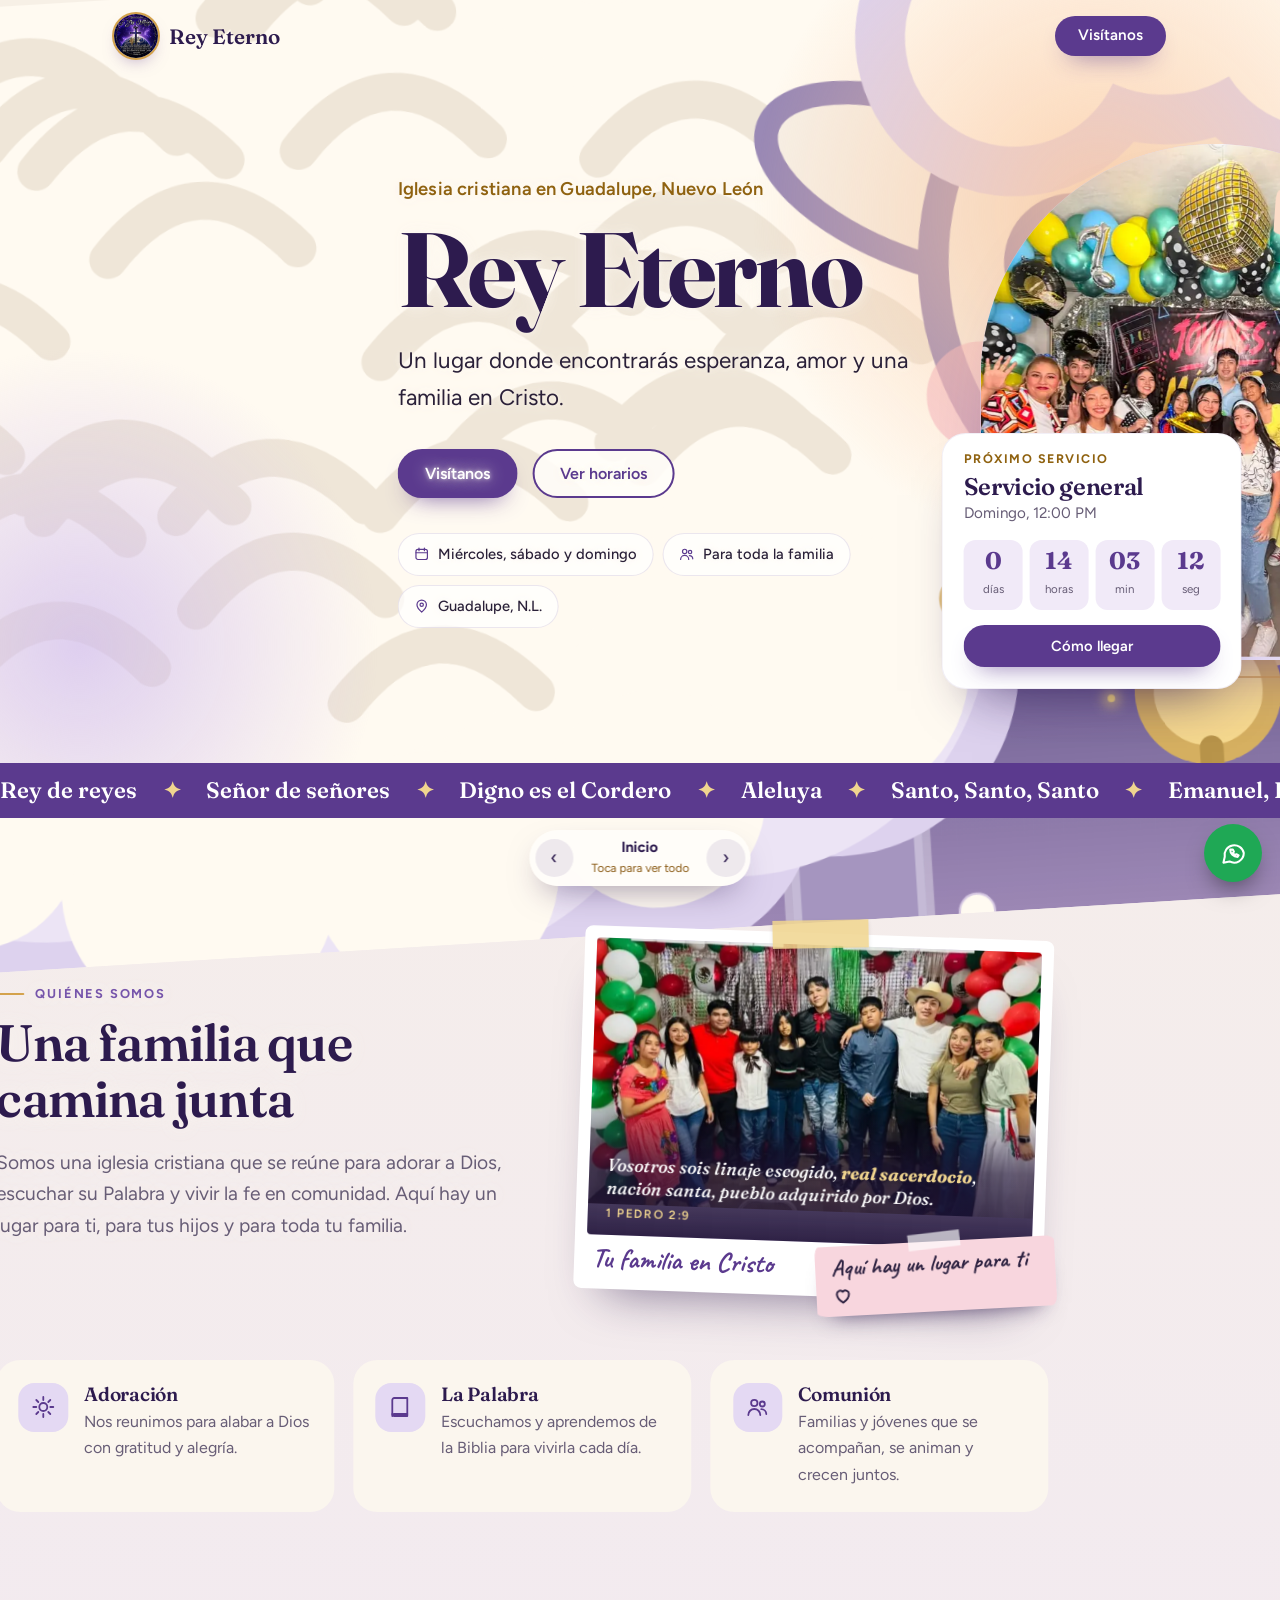
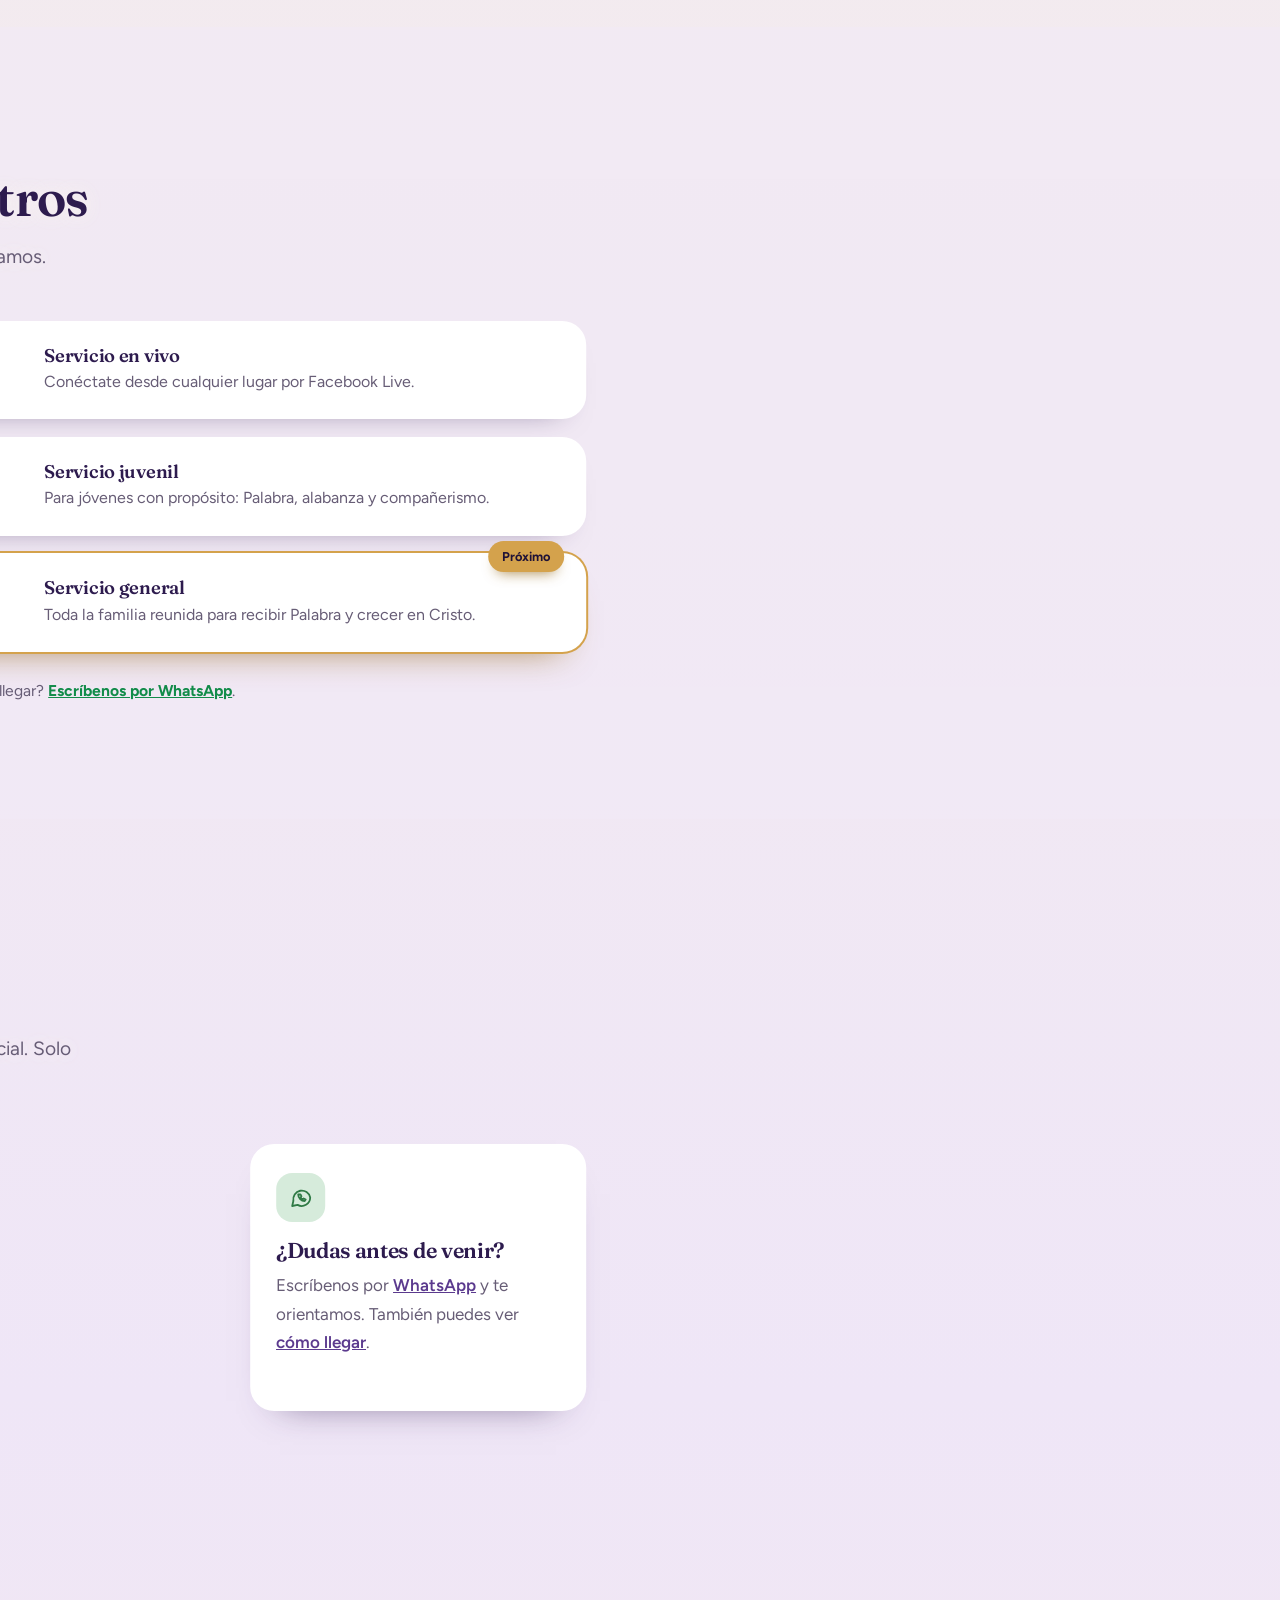
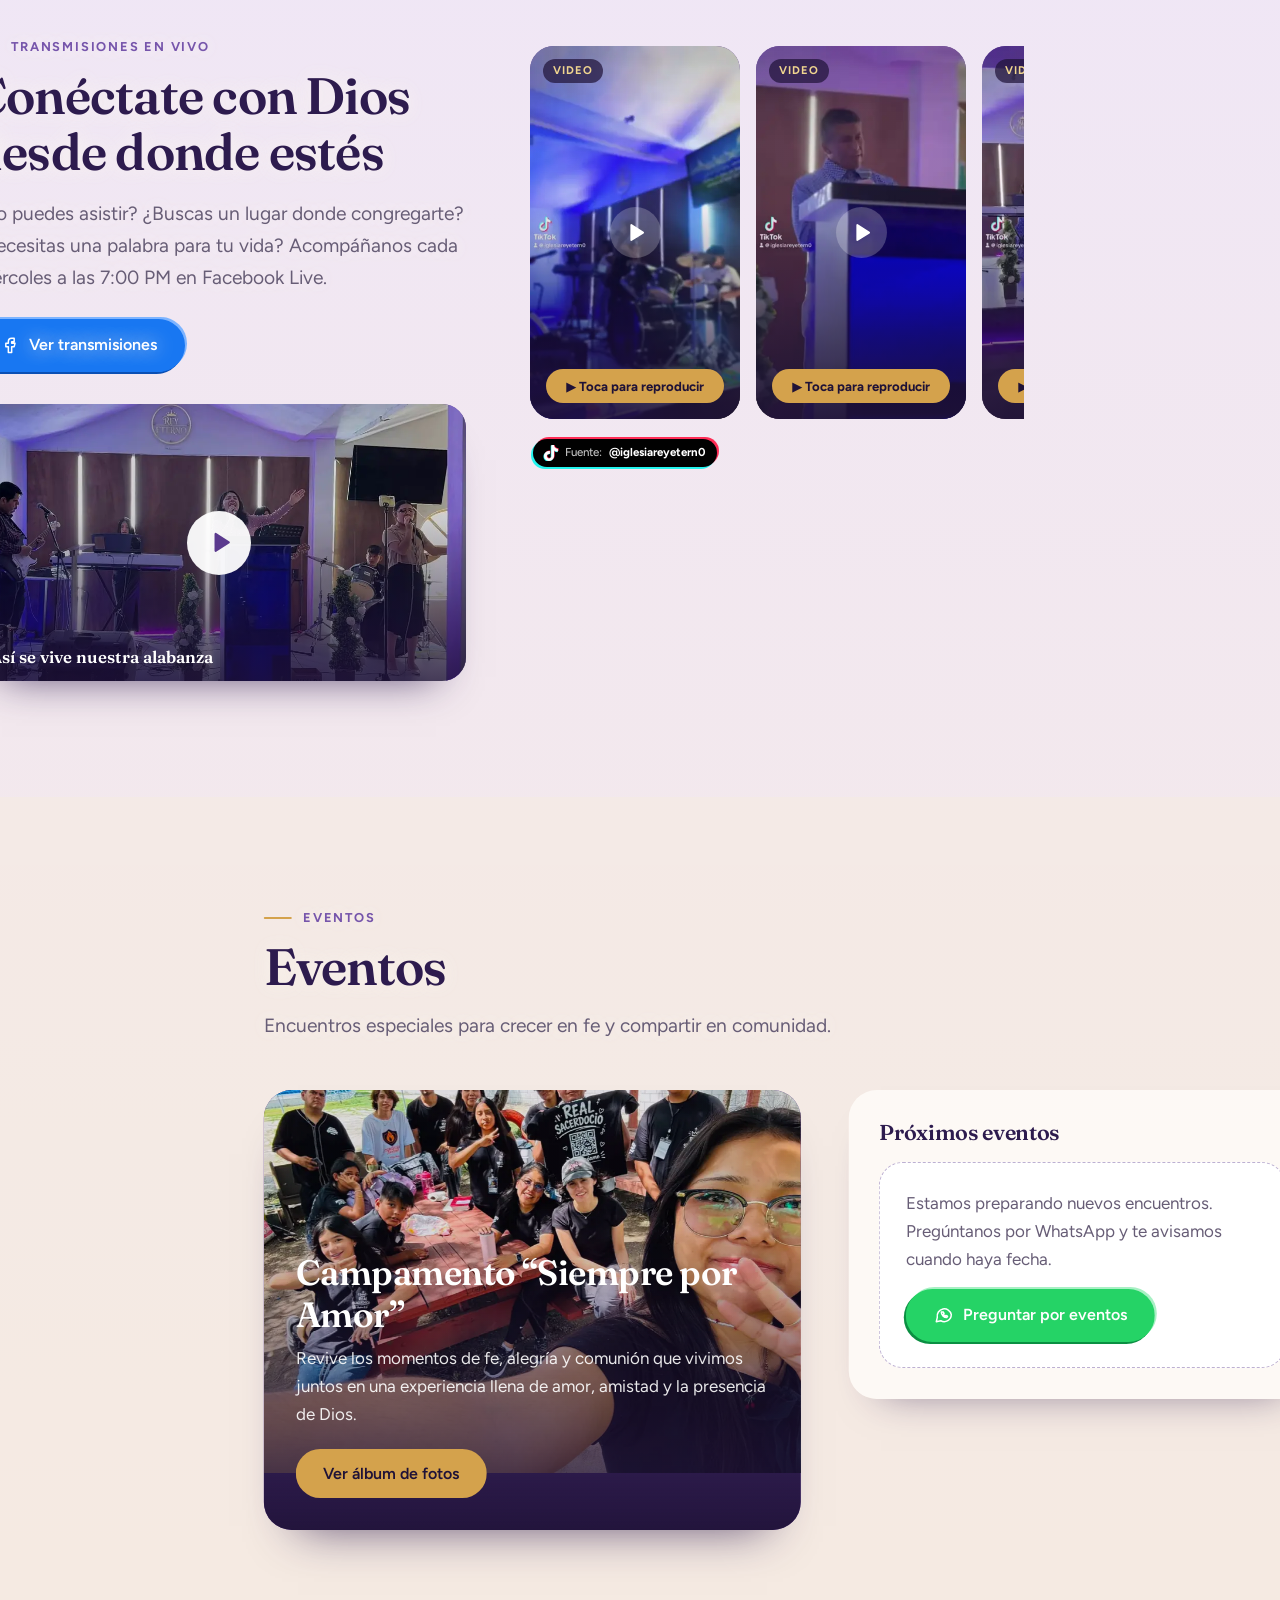
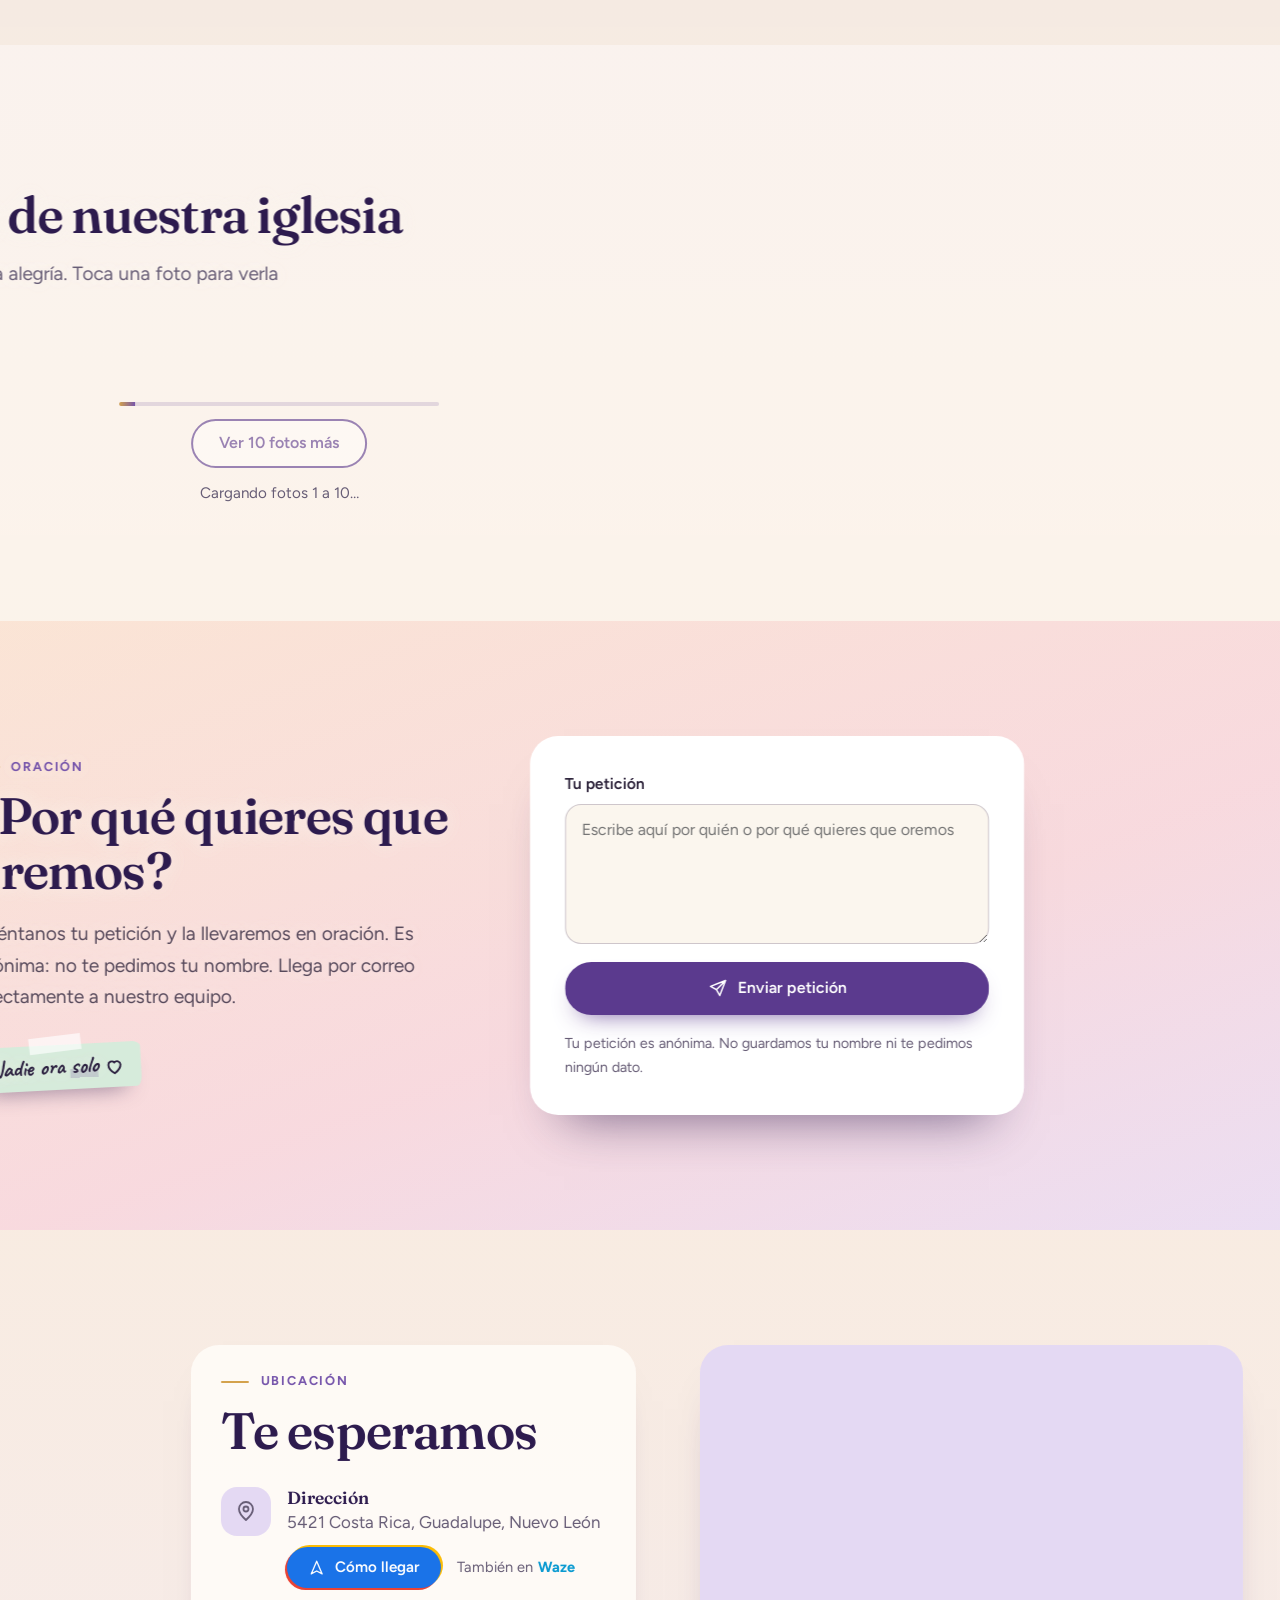
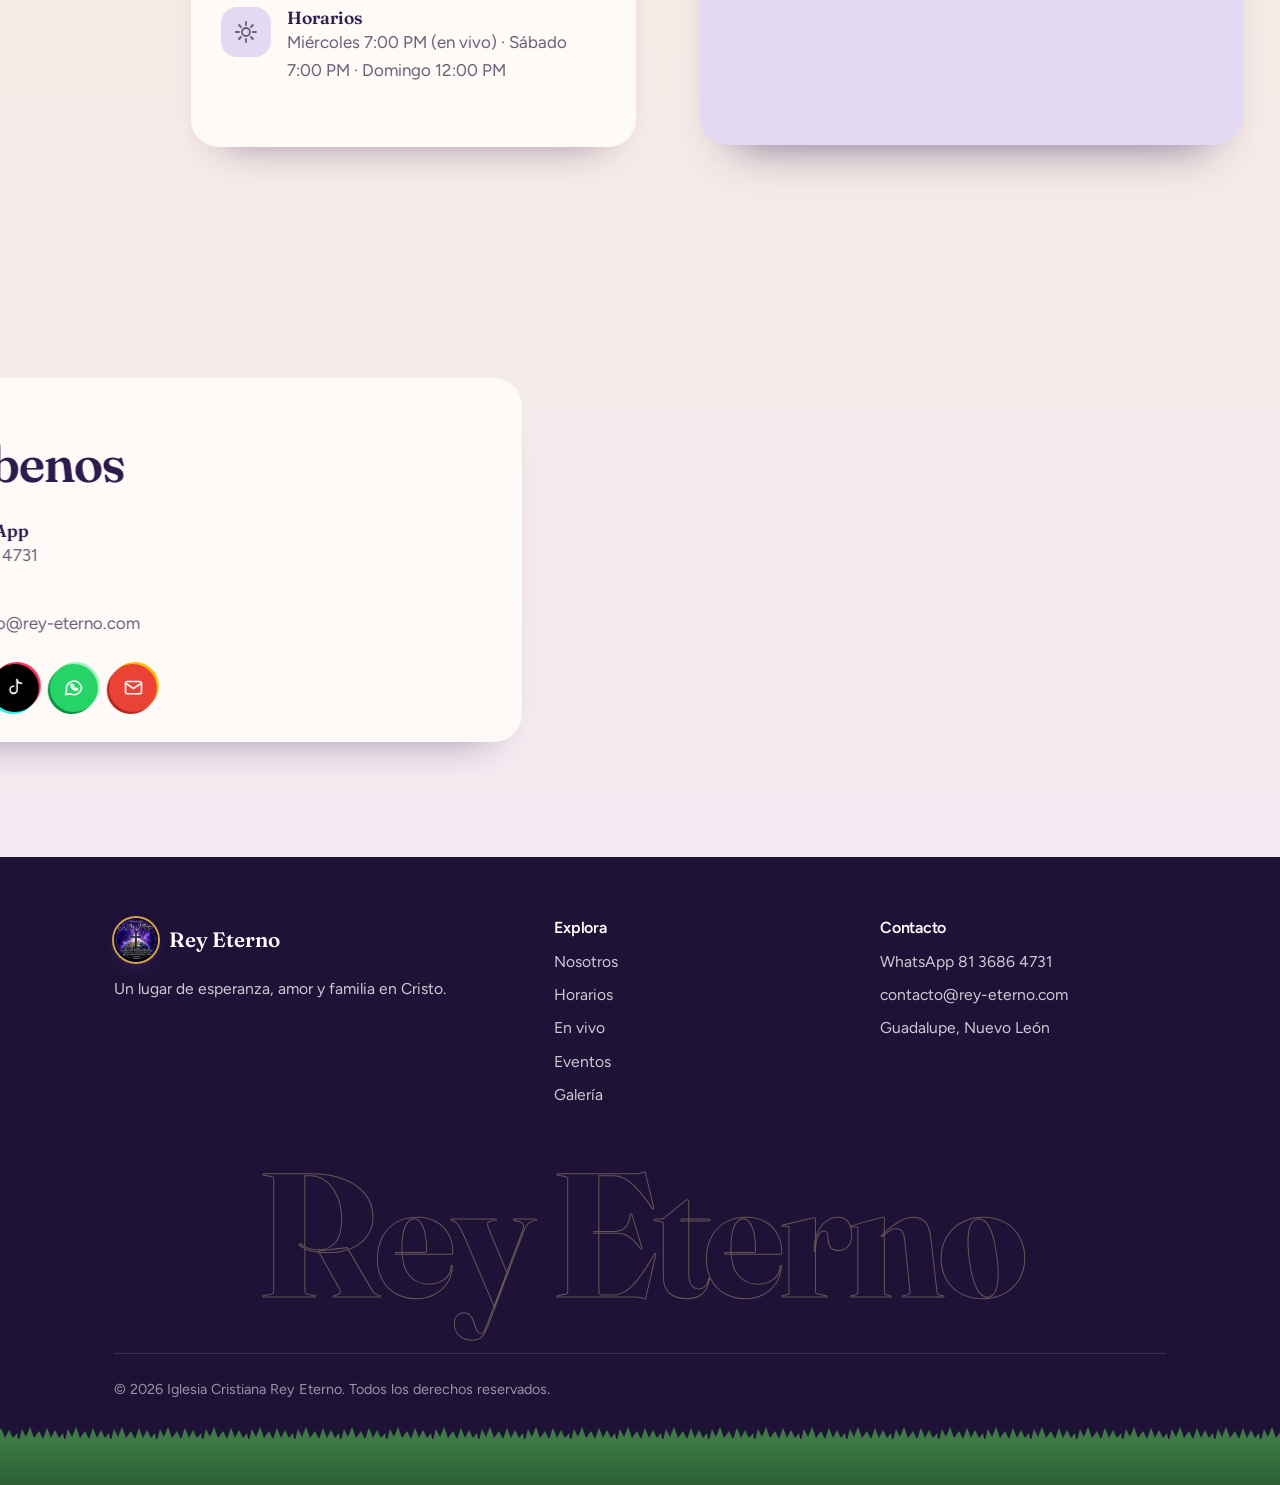
==== commit 32003f31: "actualizado, error fotos" ====
--- a/index.html
+++ b/index.html
@@ -1863,8 +1863,8 @@
   });
 }
 function textoMas(){
-  if(mostradas>=FOTOS.length){masBtn.hidden=true;masTxt.textContent="Ya viste las "+(FOTOS.length-ROTAS.size)+" fotos de la galería"}
-  else{masBtn.hidden=false;var q=Math.min(LOTE,FOTOS.length-mostradas);masBtn.textContent="Ver "+q+" fotos más";masTxt.textContent="Mostrando "+mostradas+" de "+FOTOS.length}
+  if(mostradas>=FOTOS.length){masBtn.hidden=true;masTxt.textContent="Ya viste las "+mostradas+" fotos de la galería"}
+  else{masBtn.hidden=false;masBtn.textContent="Ver más fotos";masTxt.textContent="Mostrando "+mostradas+" fotos"}
 }
 function pintar(){
   if(cargando||mostradas>=FOTOS.length)return;
@@ -1872,12 +1872,15 @@
   var ini=mostradas,fin=Math.min(ini+LOTE,FOTOS.length),hechas=0;
   masBtn.disabled=true;masTxt.textContent="Cargando fotos "+(ini+1)+" a "+fin+"…";
   barraWrap.classList.add("on");barra.style.transform="scaleX(.05)";
-  Promise.all(FOTOS.slice(ini,fin).map(function(f){
+  var lote=FOTOS.slice(ini,fin);
+  Promise.all(lote.map(function(f){
     return precargar(f).then(function(r){hechas++;barra.style.transform="scaleX("+(hechas/(fin-ini))+")";return r});
   })).then(function(res){
-    var frag=document.createDocumentFragment(),tiles=[];
-    res.forEach(function(im,k){
-      if(!im)return;
+    var frag=document.createDocumentFragment(),tiles=[],buenas=[],ims=[];
+    /* las fotos que no cargan se quitan de la lista: así los números y el visor siempre cuadran */
+    res.forEach(function(im,k){if(im){buenas.push(lote[k]);ims.push(im)}});
+    FOTOS.splice.apply(FOTOS,[ini,fin-ini].concat(buenas));
+    ims.forEach(function(im,k){
       var i=ini+k,b=document.createElement("button");
       b.type="button";b.className="gft";b.setAttribute("aria-label","Ver foto "+(i+1)+" de "+FOTOS.length);
       var g=document.createElement("img");g.alt="Foto del campamento "+(i+1);g.decoding="async";g.src=im.src;
@@ -1886,8 +1889,9 @@
       frag.appendChild(b);tiles.push(b);
     });
     muro.appendChild(frag);
-    mostradas=fin;cargando=false;masBtn.disabled=false;textoMas();
-    setTimeout(function(){barraWrap.classList.remove("on");barra.style.transform="scaleX(0)"},400);
+    mostradas=ini+buenas.length;cargando=false;masBtn.disabled=false;
+    if(buenas.length<lote.length&&mostradas<FOTOS.length){pintar()}else textoMas();
+    setTimeout(function(){if(cargando)return;barraWrap.classList.remove("on");barra.style.transform="scaleX(0)"},400);
     requestAnimationFrame(function(){requestAnimationFrame(function(){
       tiles.forEach(function(t,k){setTimeout(function(){t.classList.add("in")},k*80)});
     })});
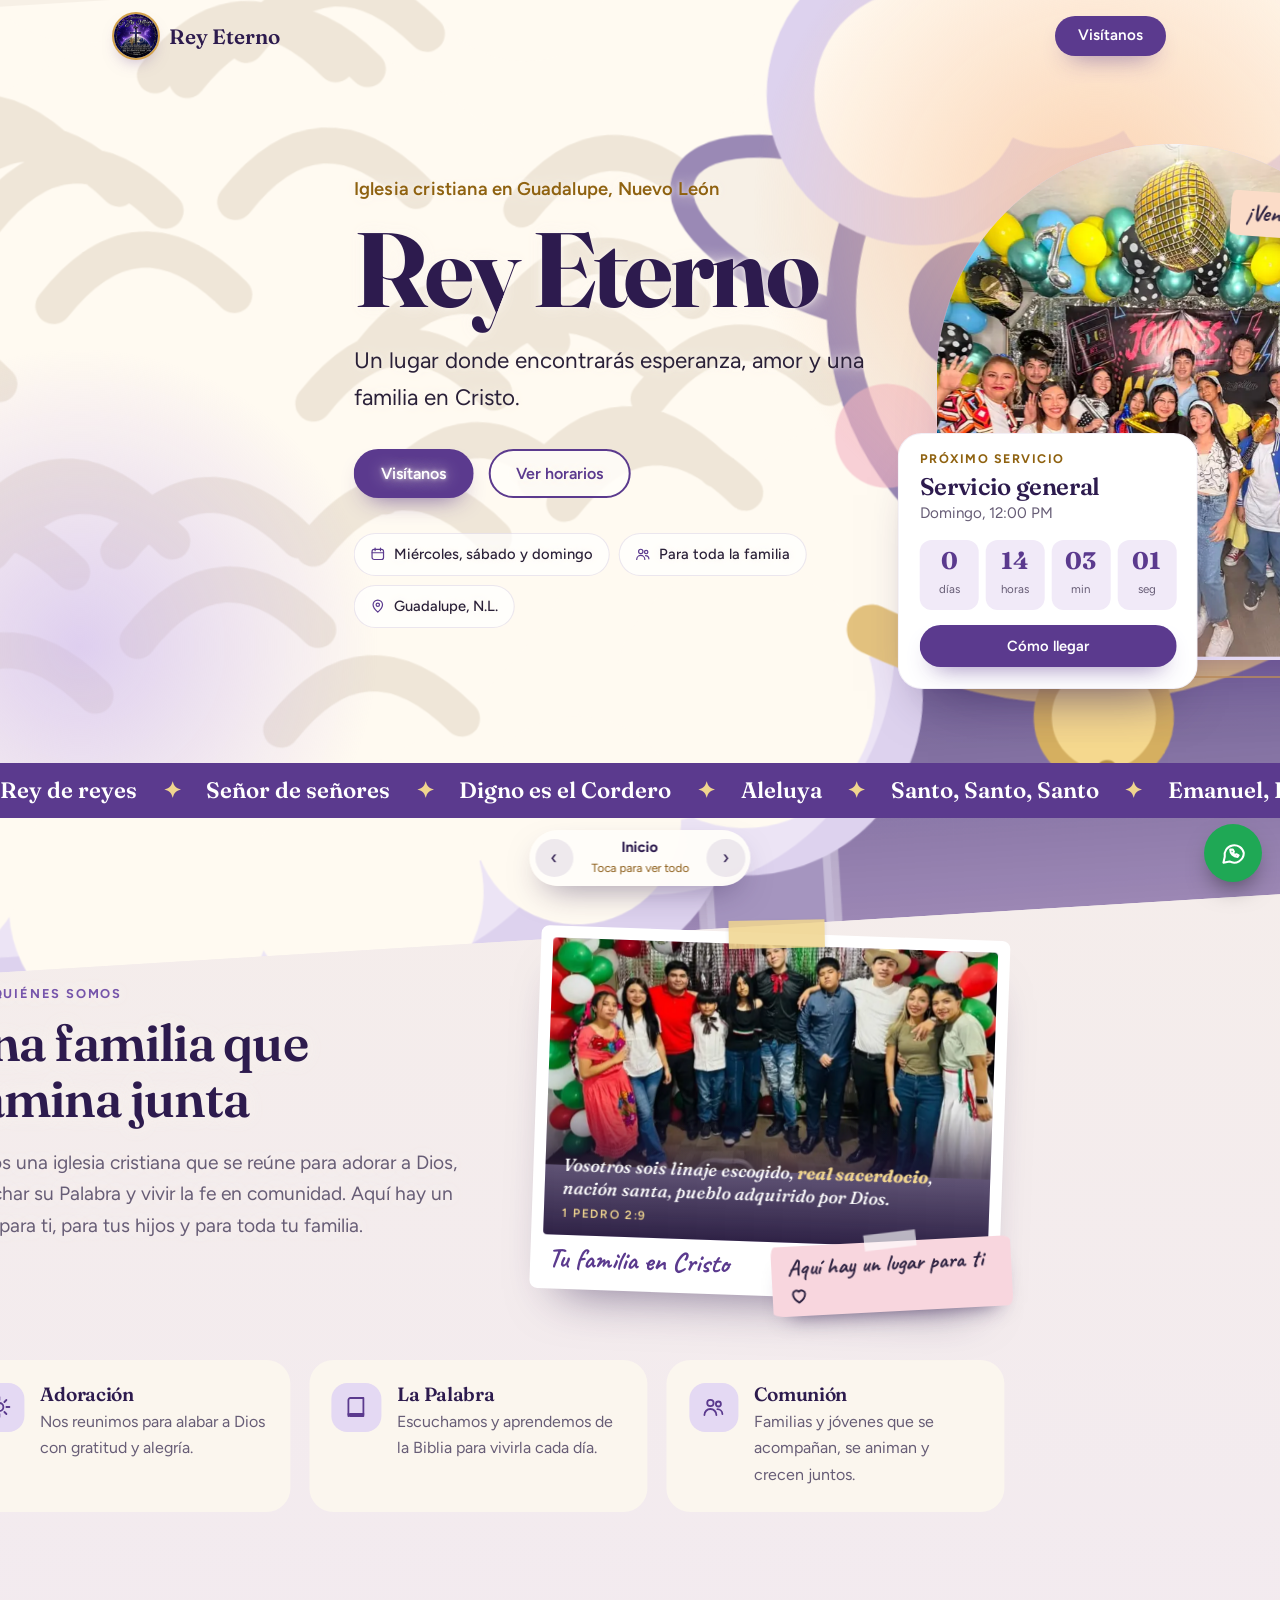
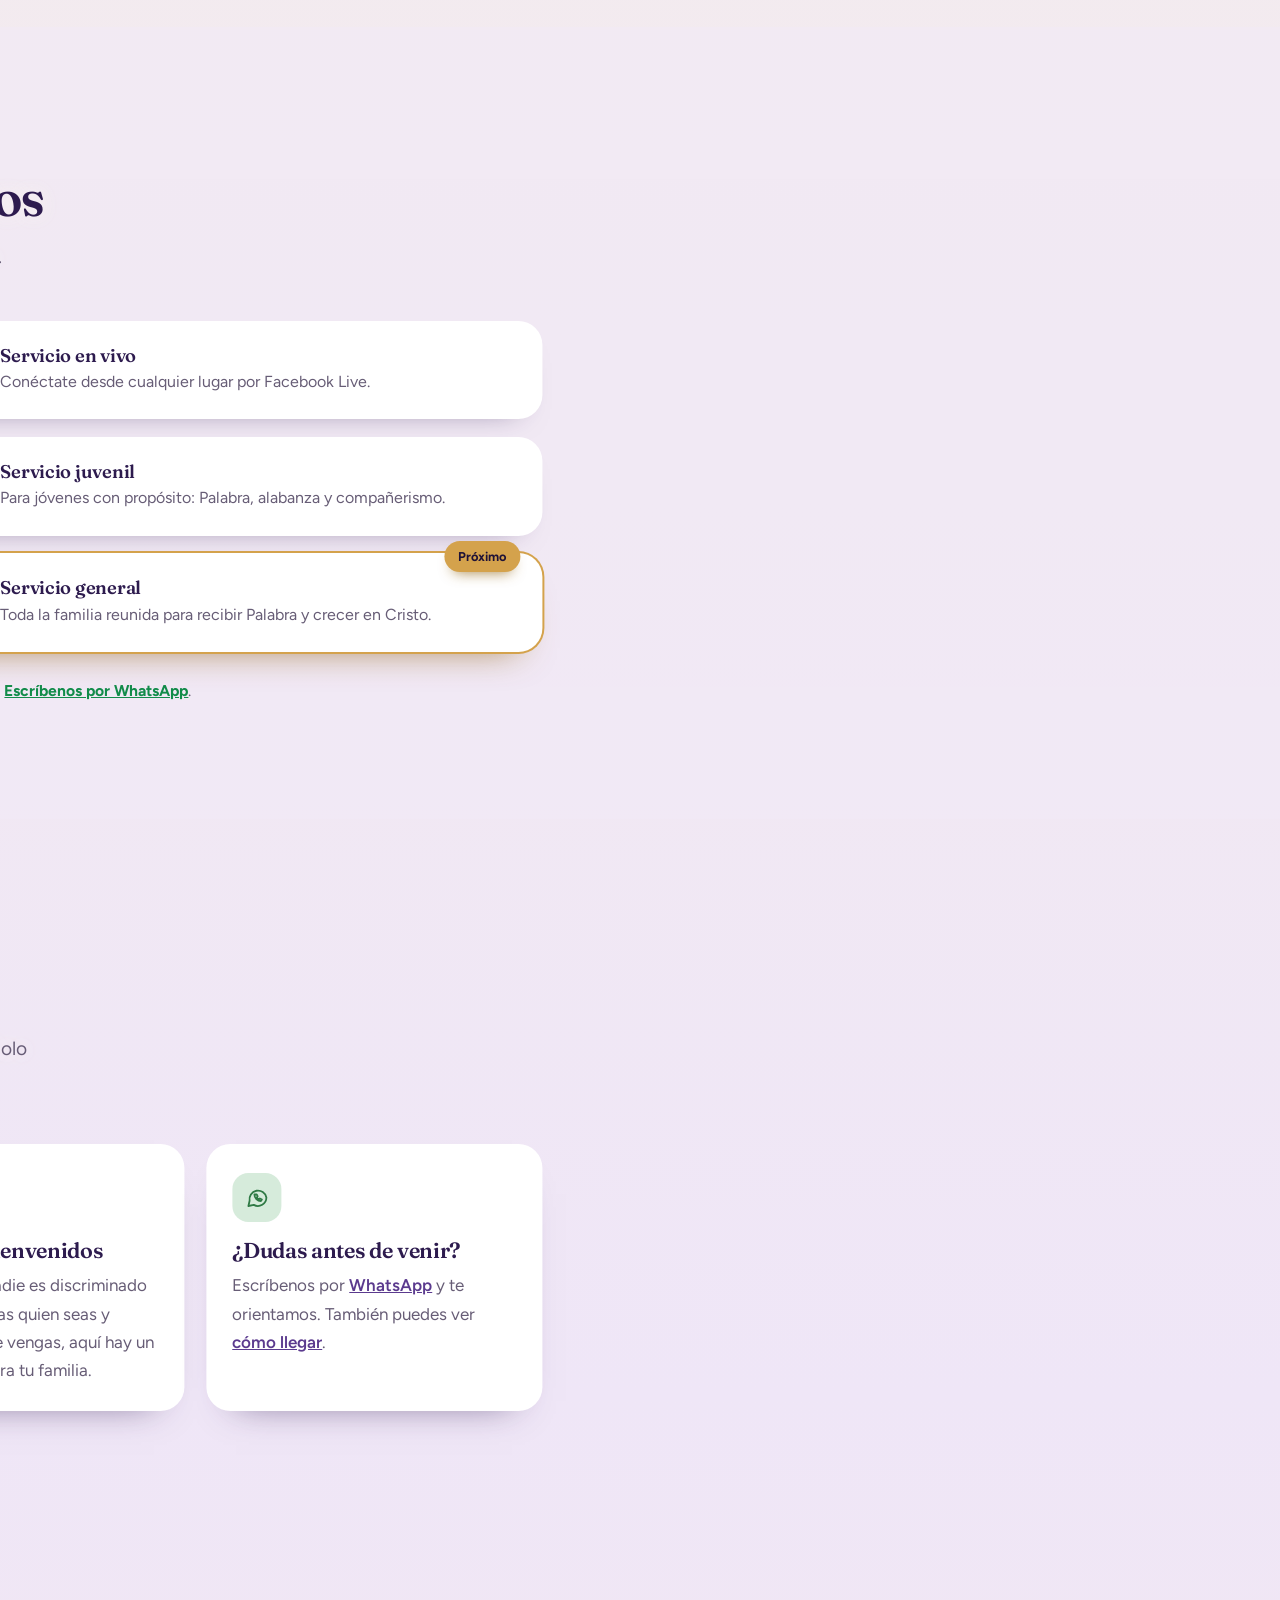
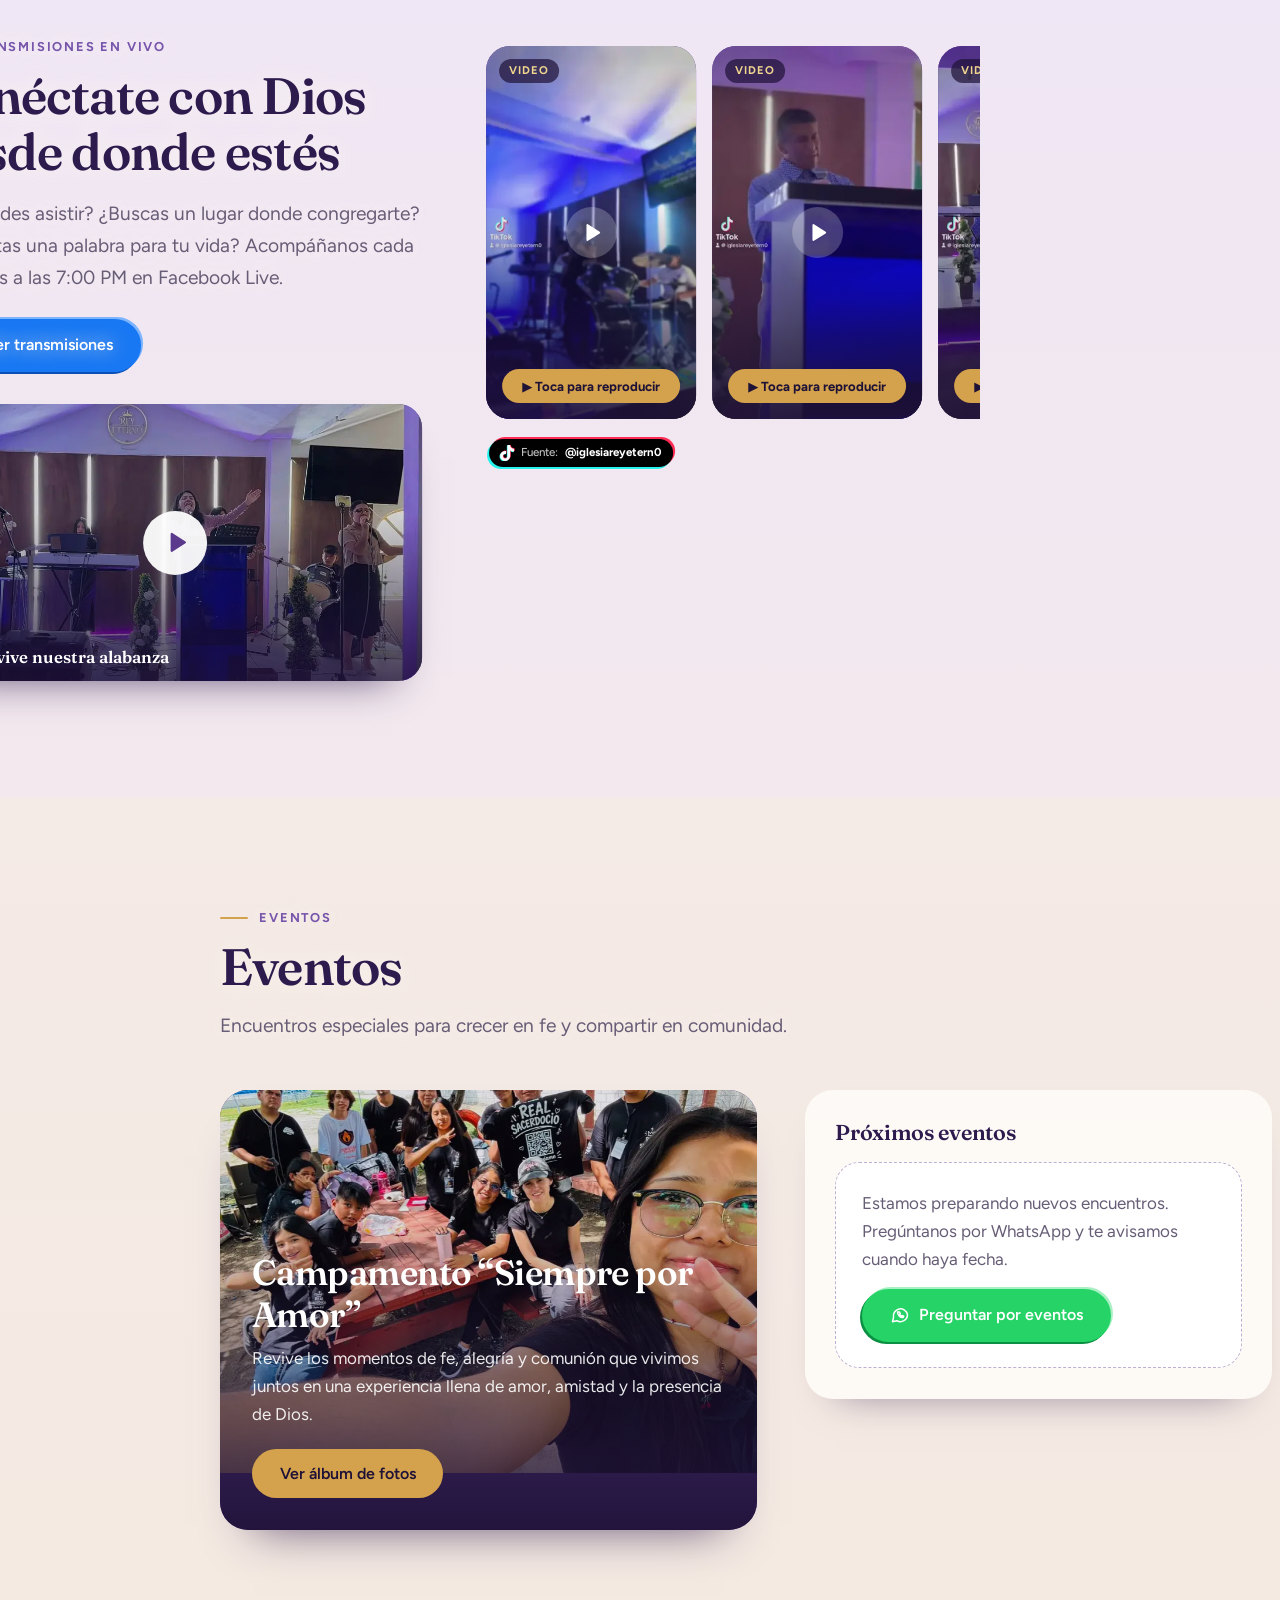
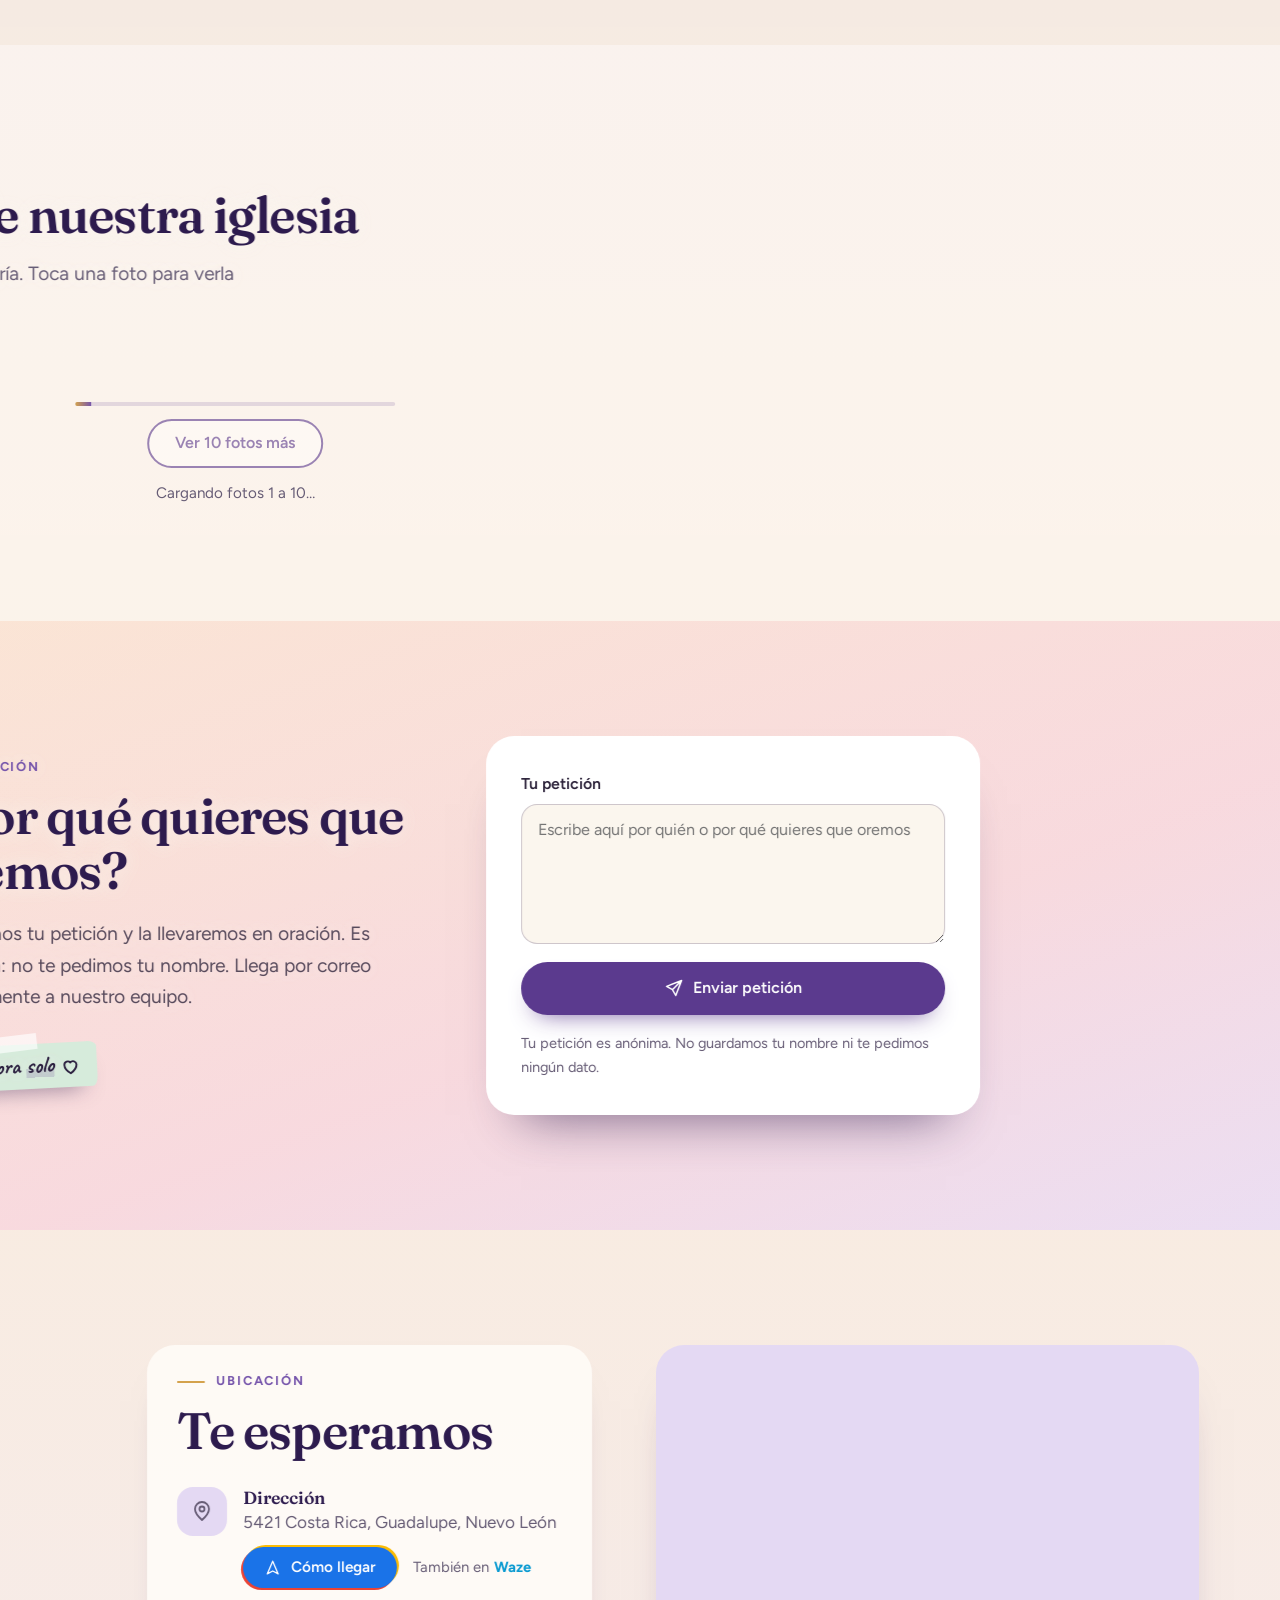
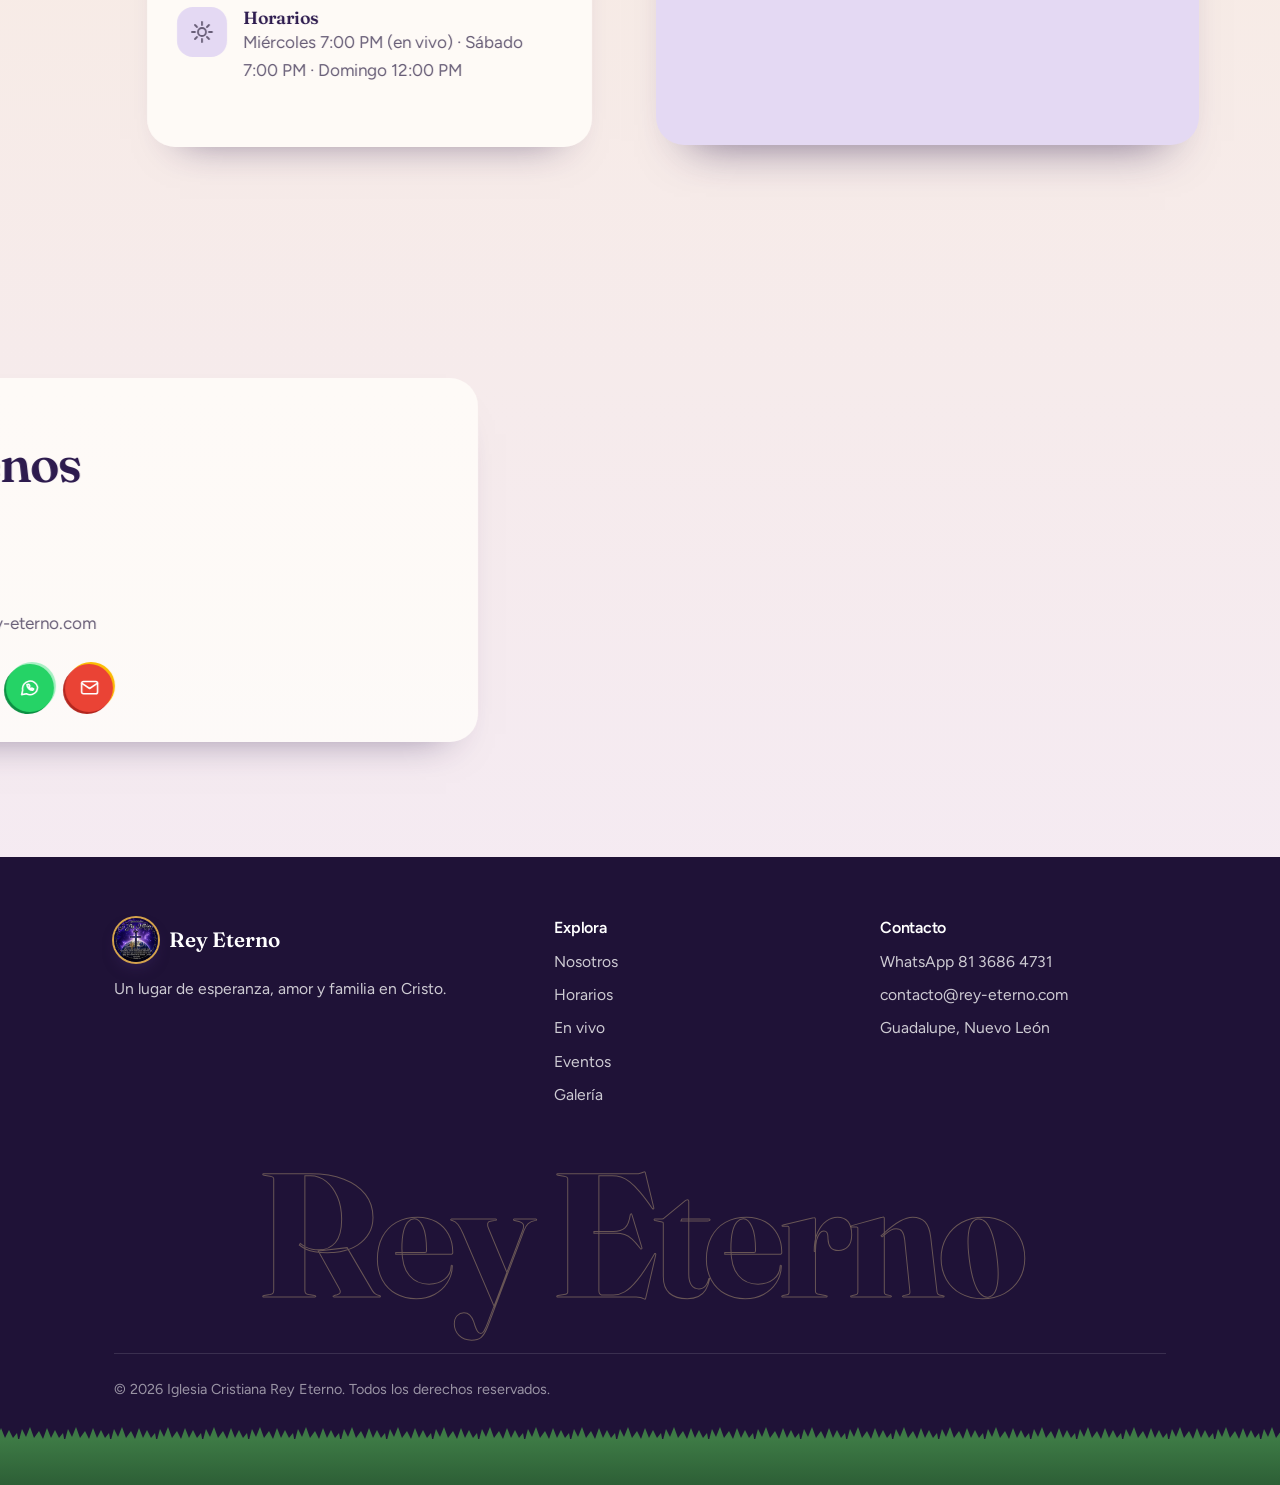
==== commit b054f5c9: "cambiosindex sw" ====
--- a/index.html
+++ b/index.html
@@ -1791,10 +1791,10 @@
    TikTok: {t:"tiktok",url:"https://www.tiktok.com/@iglesiareyetern0/video/123..."}
    Facebook: {t:"fb",id:"123..."} */
 var VIDEOS=[
-  {t:"mp4",src:"video1.mp4",poster:"[data-uri]",},
-  {t:"mp4",src:"video2.mp4",poster:"[data-uri]",},
-  {t:"mp4",src:"video3.mp4",poster:"[data-uri]",},
-  {t:"mp4",src:"video4.mp4",poster:"[data-uri]",}
+  {t:"mp4",src:"video1.mp4",poster:"img/video1.webp",fb:"[data-uri]",},
+  {t:"mp4",src:"video2.mp4",poster:"img/video2.webp",fb:"[data-uri]",},
+  {t:"mp4",src:"video3.mp4",poster:"img/video3.webp",fb:"[data-uri]",},
+  {t:"mp4",src:"video4.mp4",poster:"img/video4.webp",fb:"[data-uri]",}
 ];
 (function(){
   var box=$("#reels");box.innerHTML="";
@@ -1807,7 +1807,7 @@
     var im=$("img",b);
     if(v.t==="mp4"){
       $(".red",b).textContent="Video";
-      if(v.poster)im.src=v.poster;else im.remove();
+      if(v.poster){if(v.fb)im.onerror=function(){im.onerror=null;im.src=v.fb};im.src=v.poster}else im.remove();
       b.addEventListener("click",function(){
         var d=document.createElement("div");d.className="reel cargado";
         var vd=document.createElement("video");vd.src=v.src;vd.controls=true;vd.playsInline=true;vd.preload="auto";
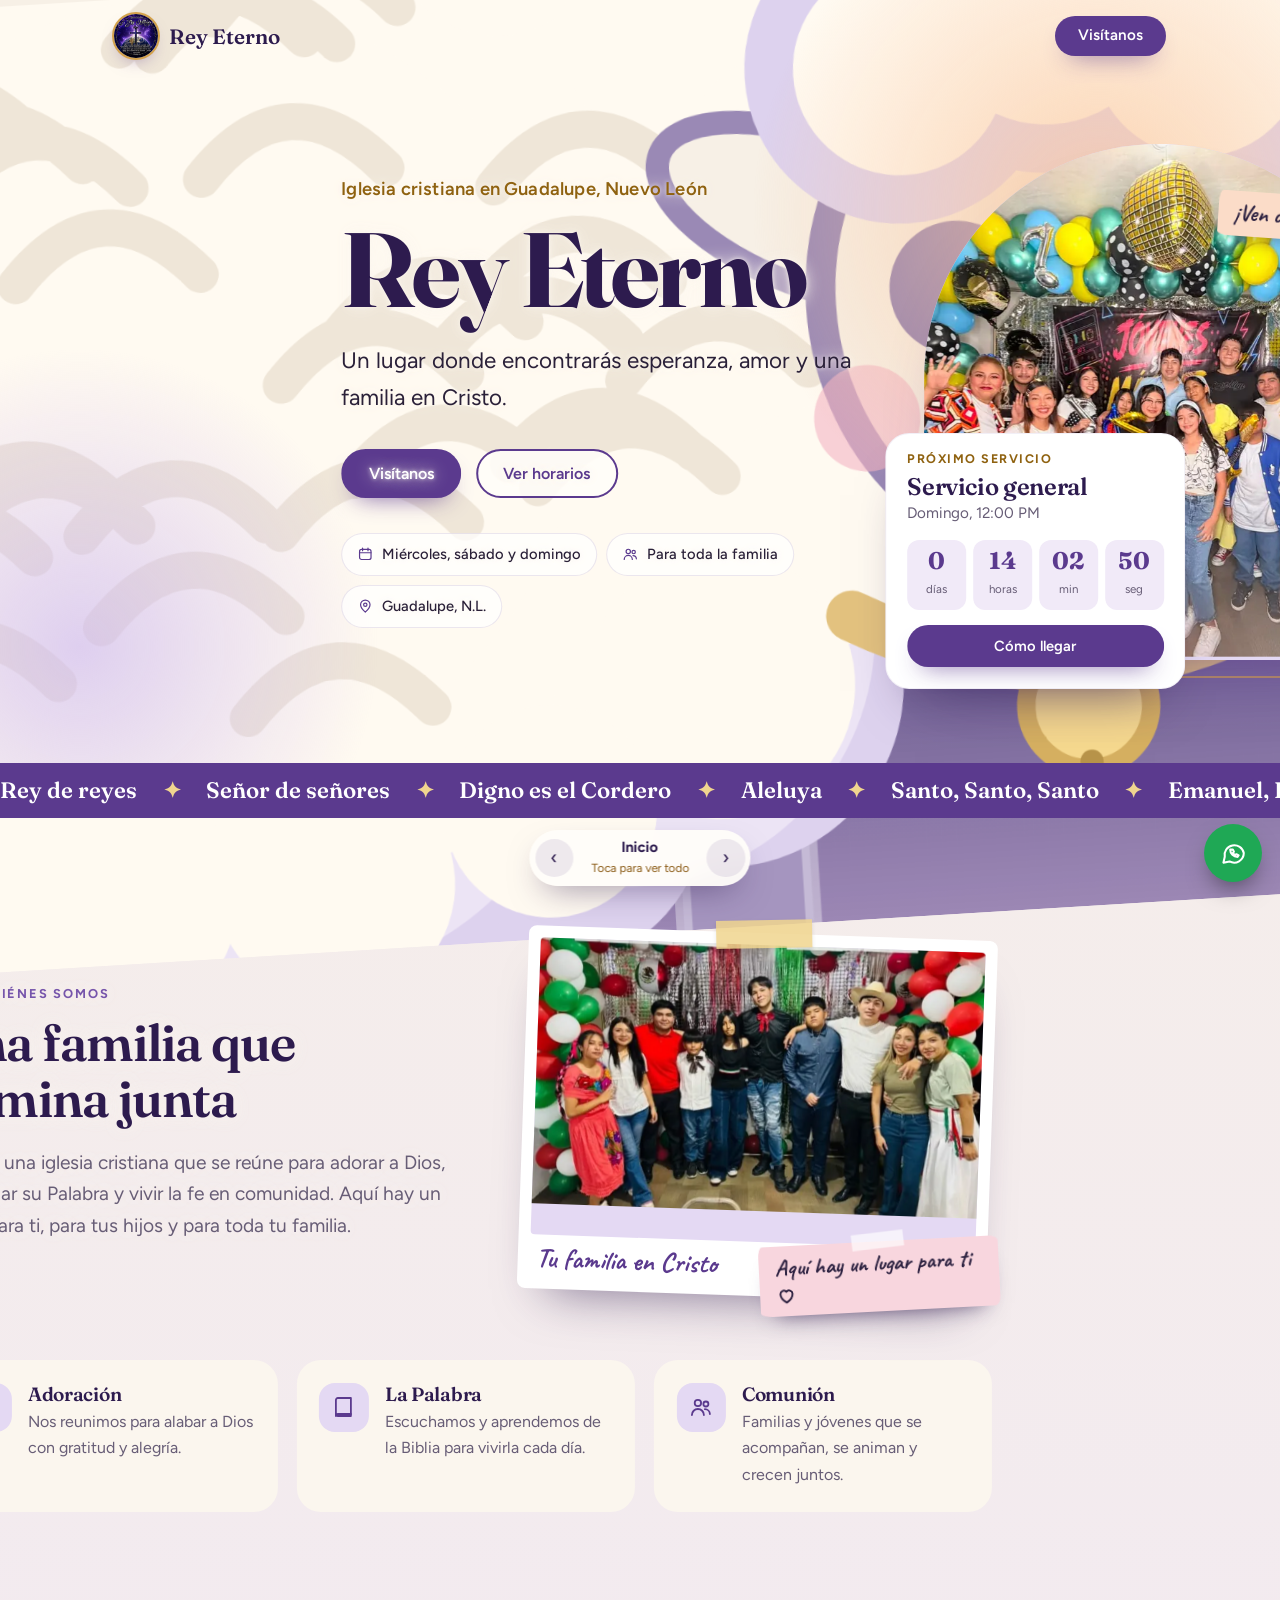
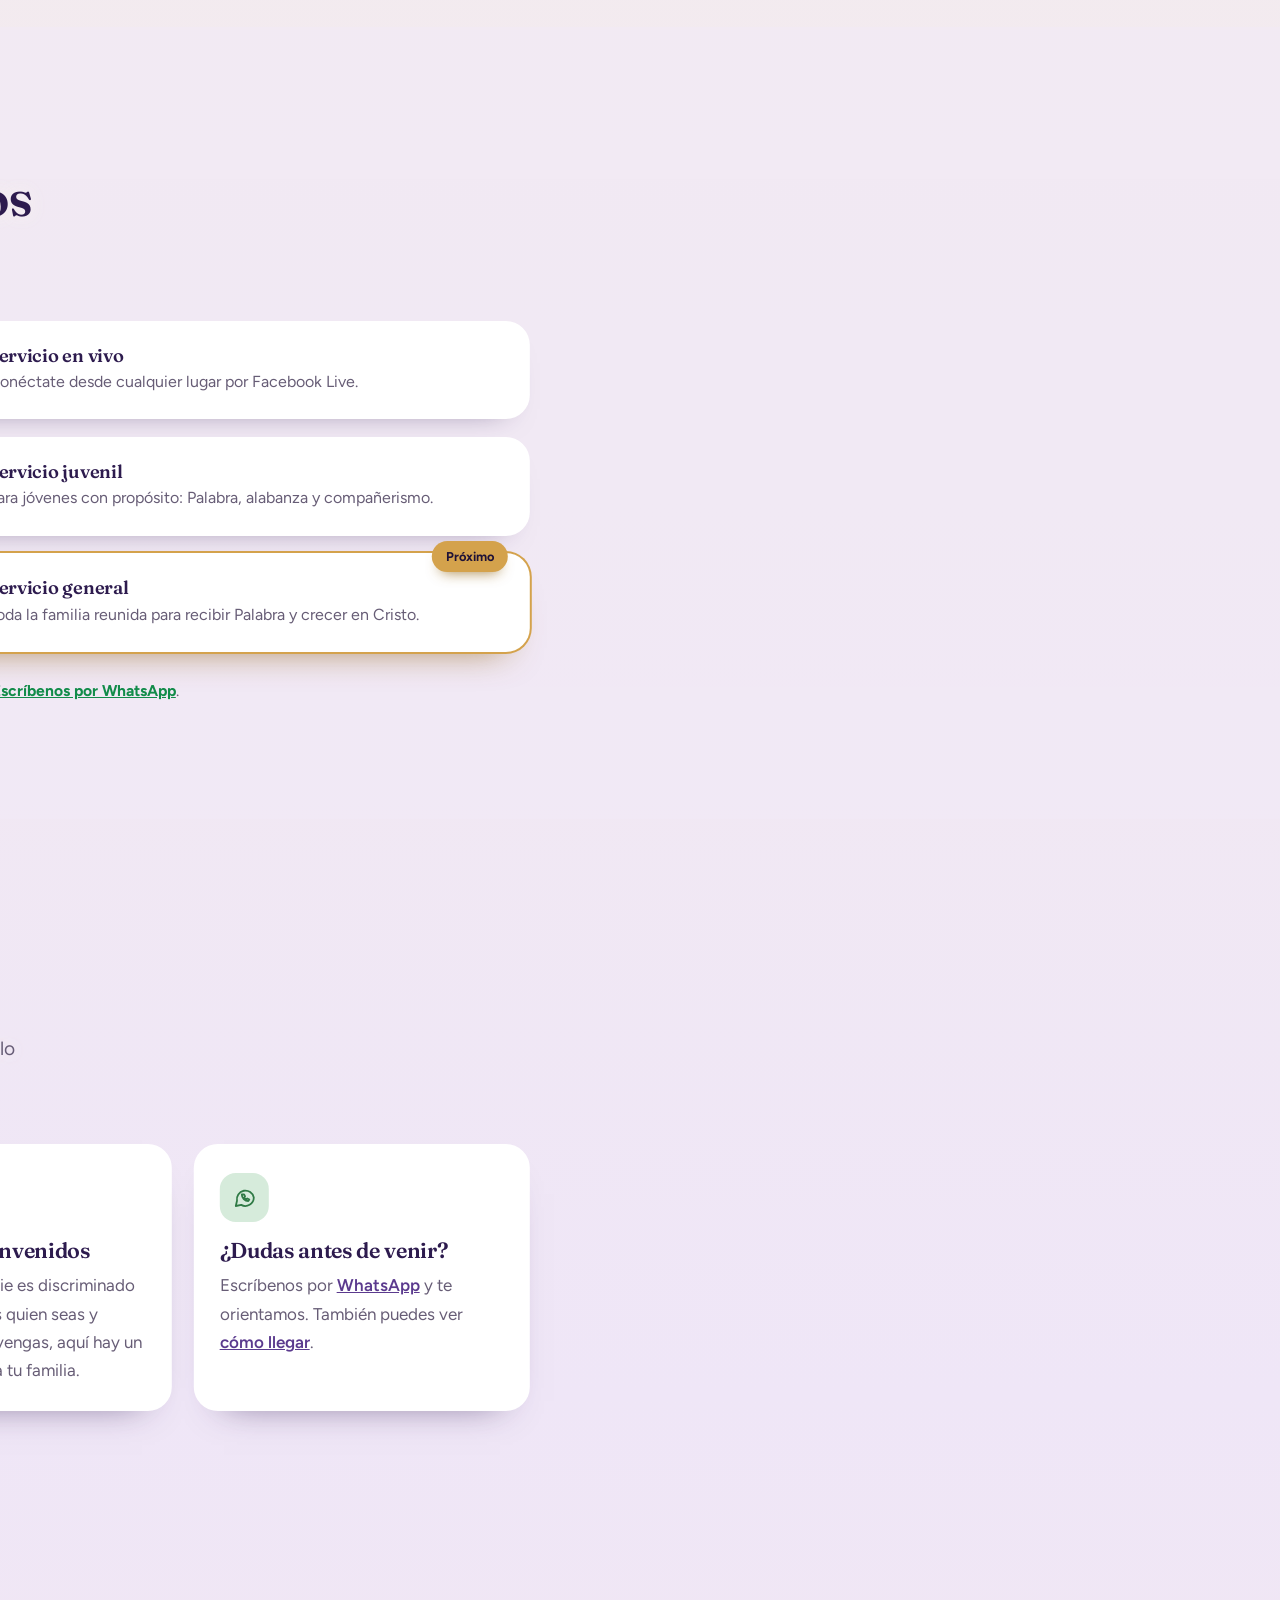
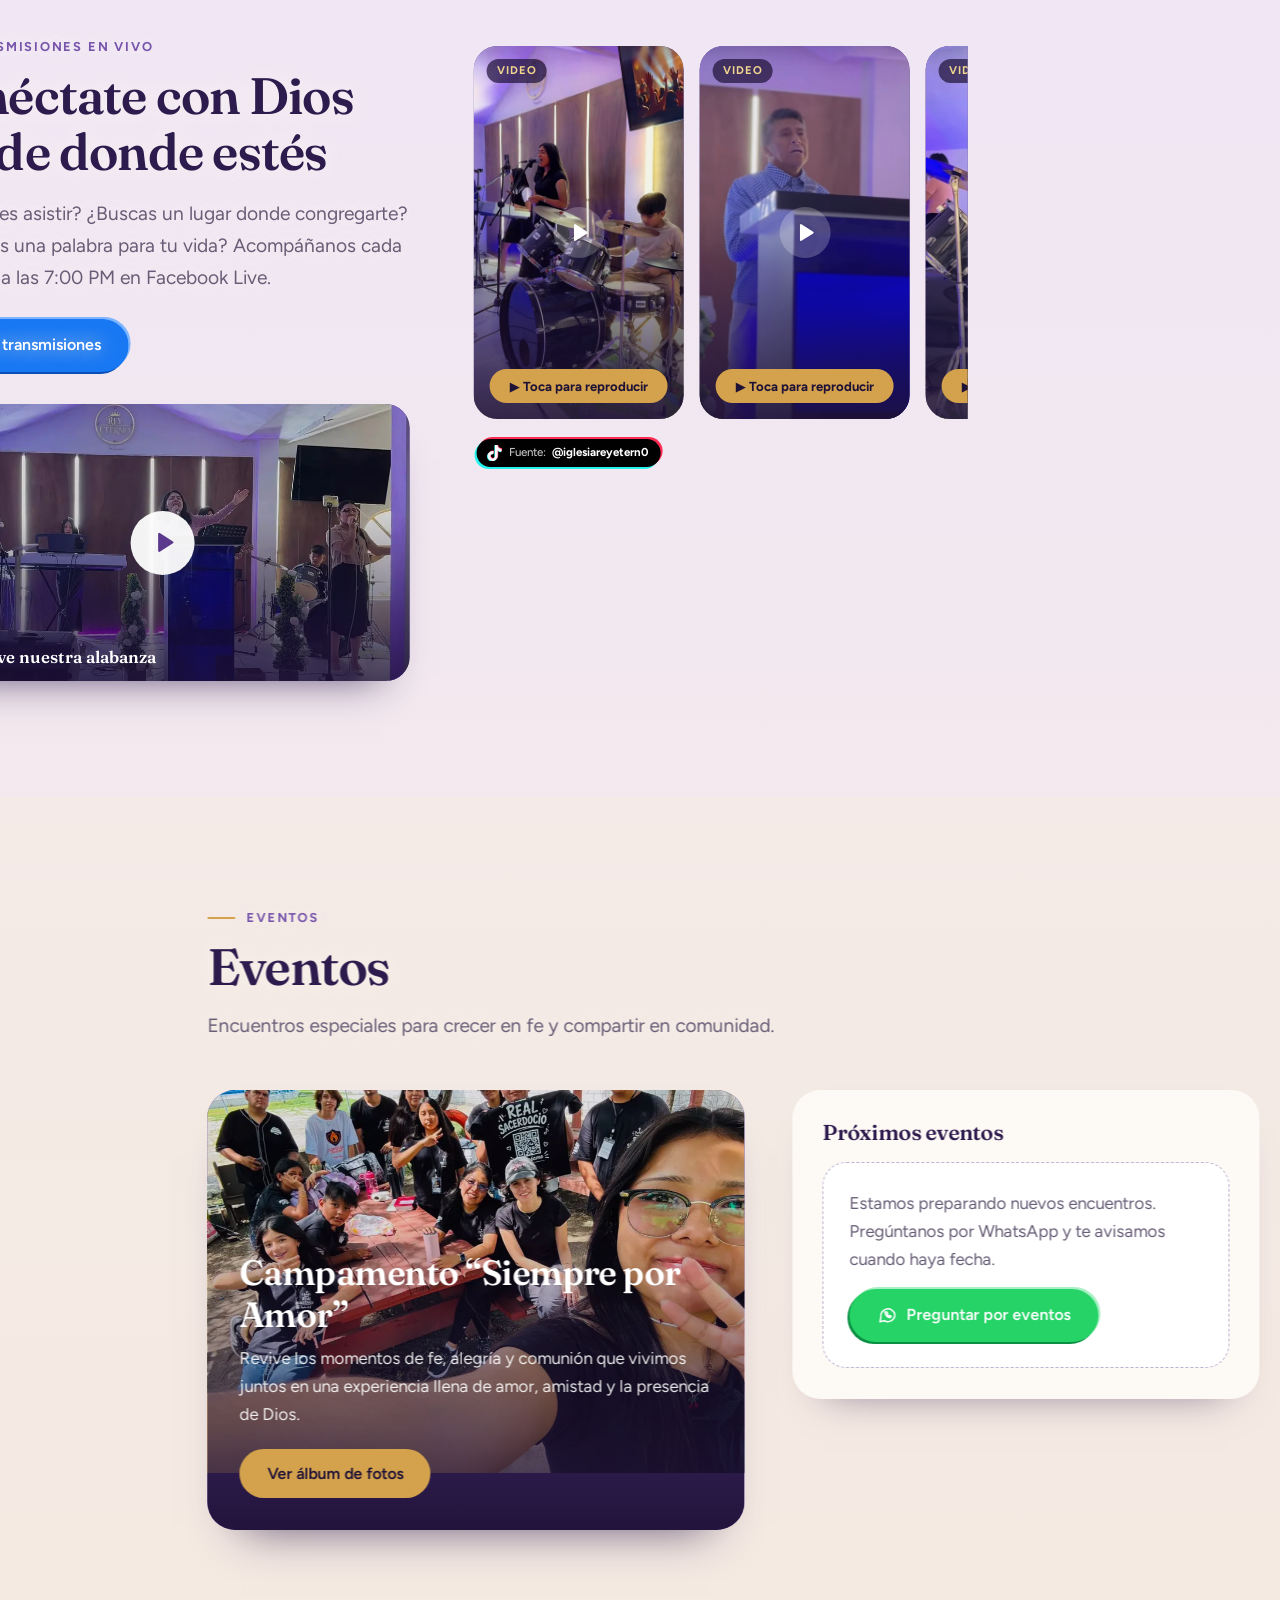
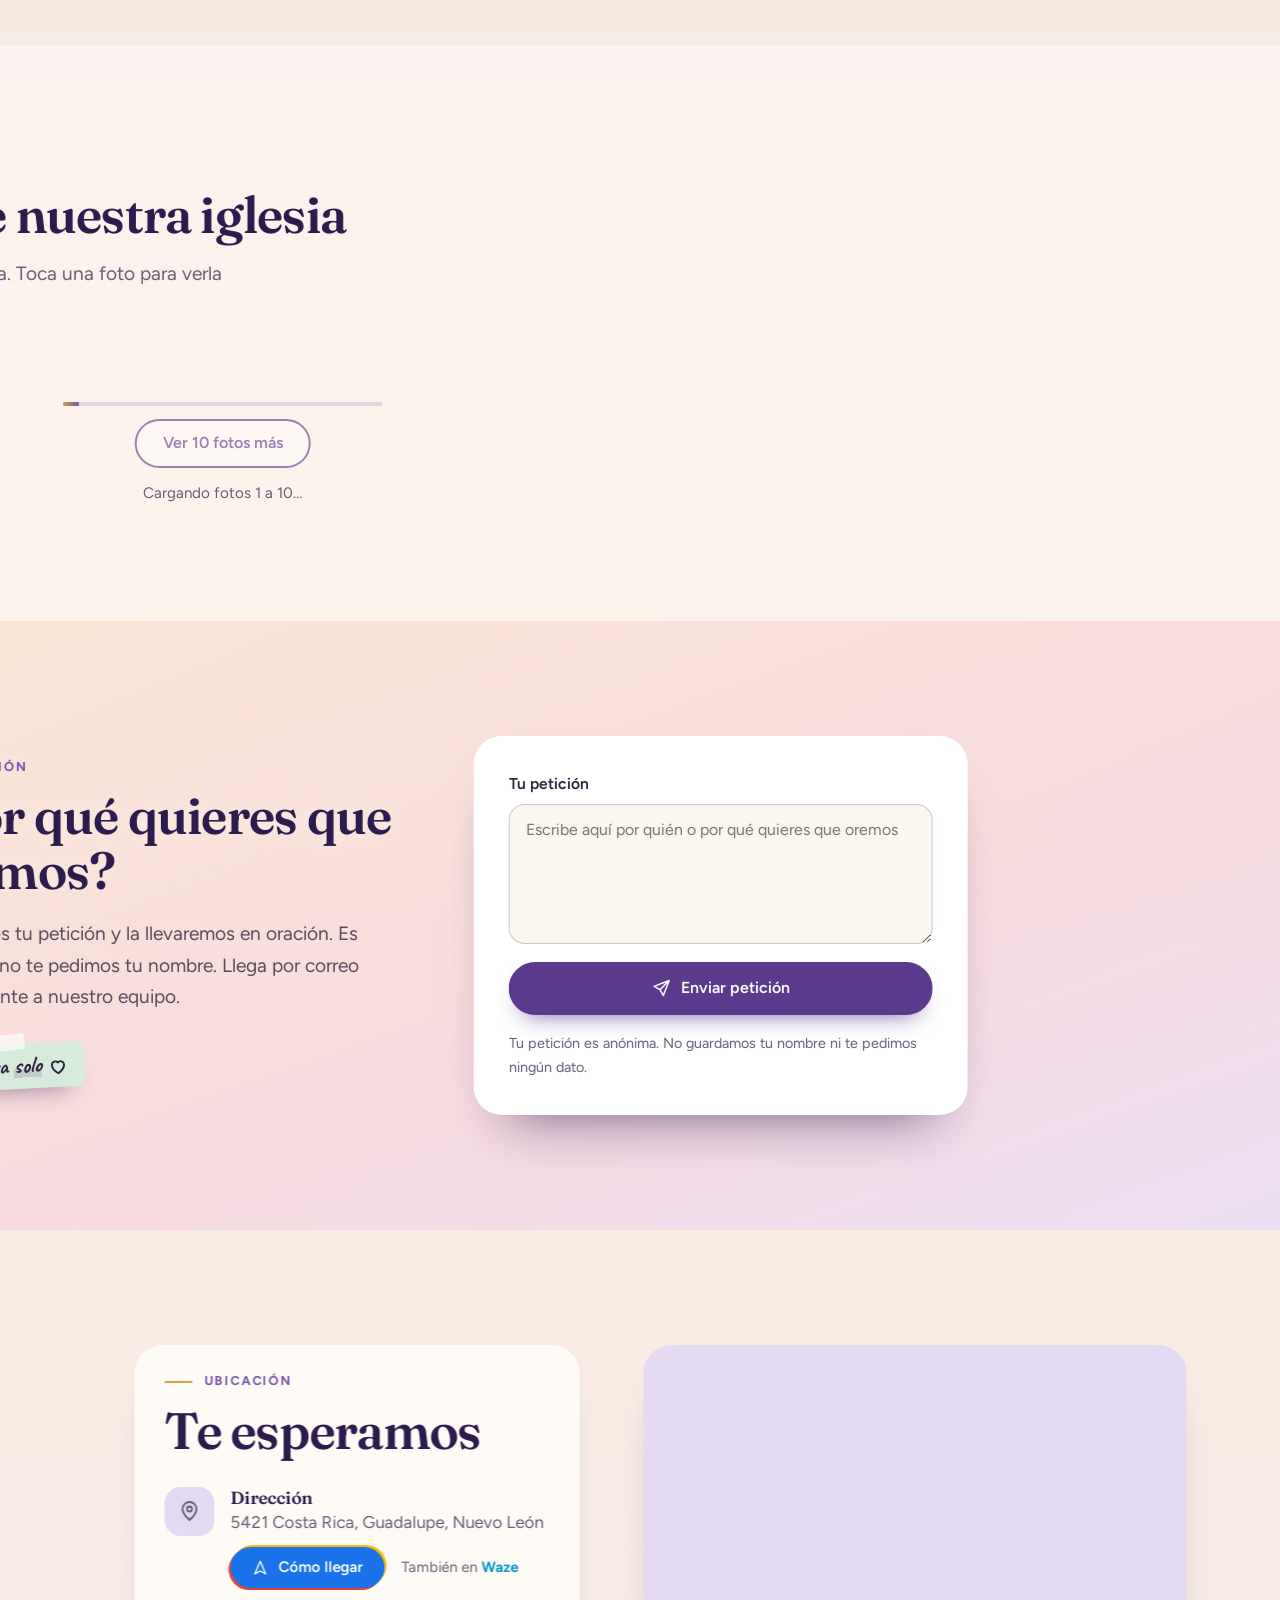
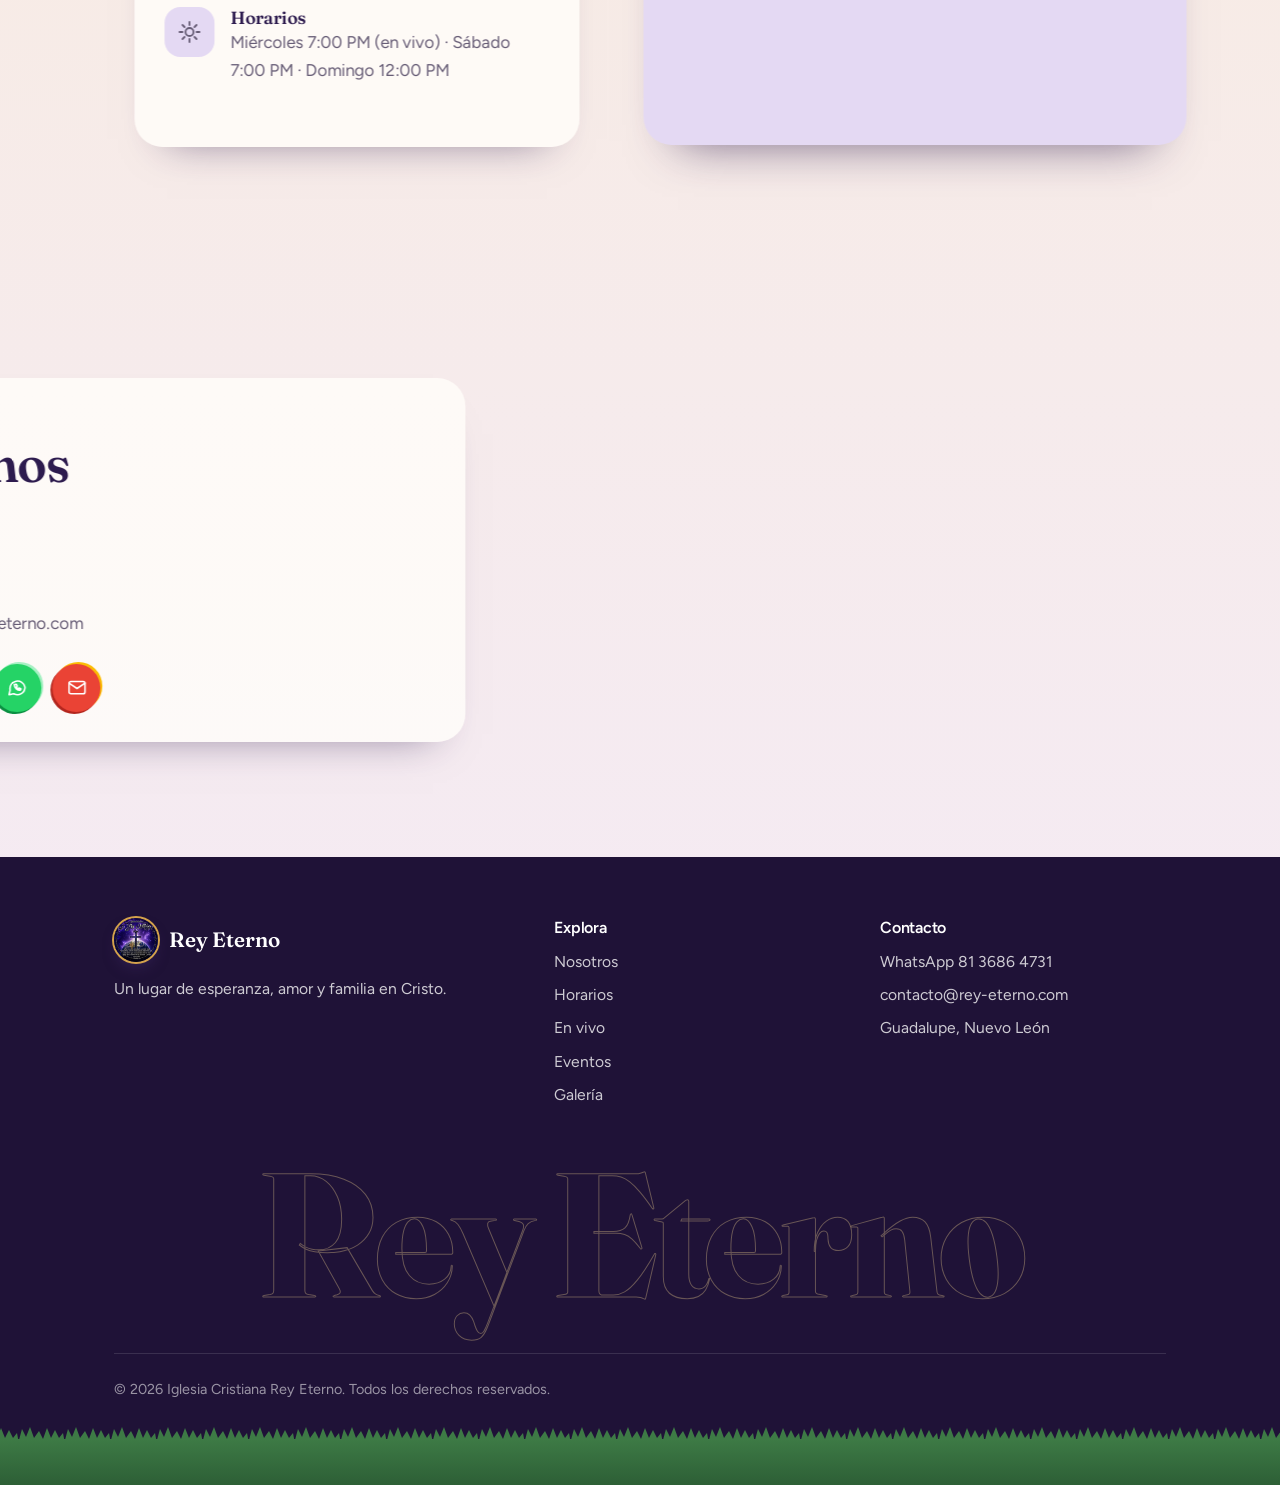
==== commit cd508199: "a" ====
--- a/index.html
+++ b/index.html
@@ -1791,10 +1791,10 @@
    TikTok: {t:"tiktok",url:"https://www.tiktok.com/@iglesiareyetern0/video/123..."}
    Facebook: {t:"fb",id:"123..."} */
 var VIDEOS=[
-  {t:"mp4",src:"video1.mp4",poster:"img/video1.webp",fb:"[data-uri]",},
-  {t:"mp4",src:"video2.mp4",poster:"img/video2.webp",fb:"[data-uri]",},
-  {t:"mp4",src:"video3.mp4",poster:"img/video3.webp",fb:"[data-uri]",},
-  {t:"mp4",src:"video4.mp4",poster:"img/video4.webp",fb:"[data-uri]",}
+  {t:"mp4",src:"video1.mp4",poster:"video1.webp",fb:"[data-uri]",},
+  {t:"mp4",src:"video2.mp4",poster:"video2.webp",fb:"[data-uri]",},
+  {t:"mp4",src:"video3.mp4",poster:"video3.webp",fb:"[data-uri]",},
+  {t:"mp4",src:"video4.mp4",poster:"video4.webp",fb:"[data-uri]",}
 ];
 (function(){
   var box=$("#reels");box.innerHTML="";
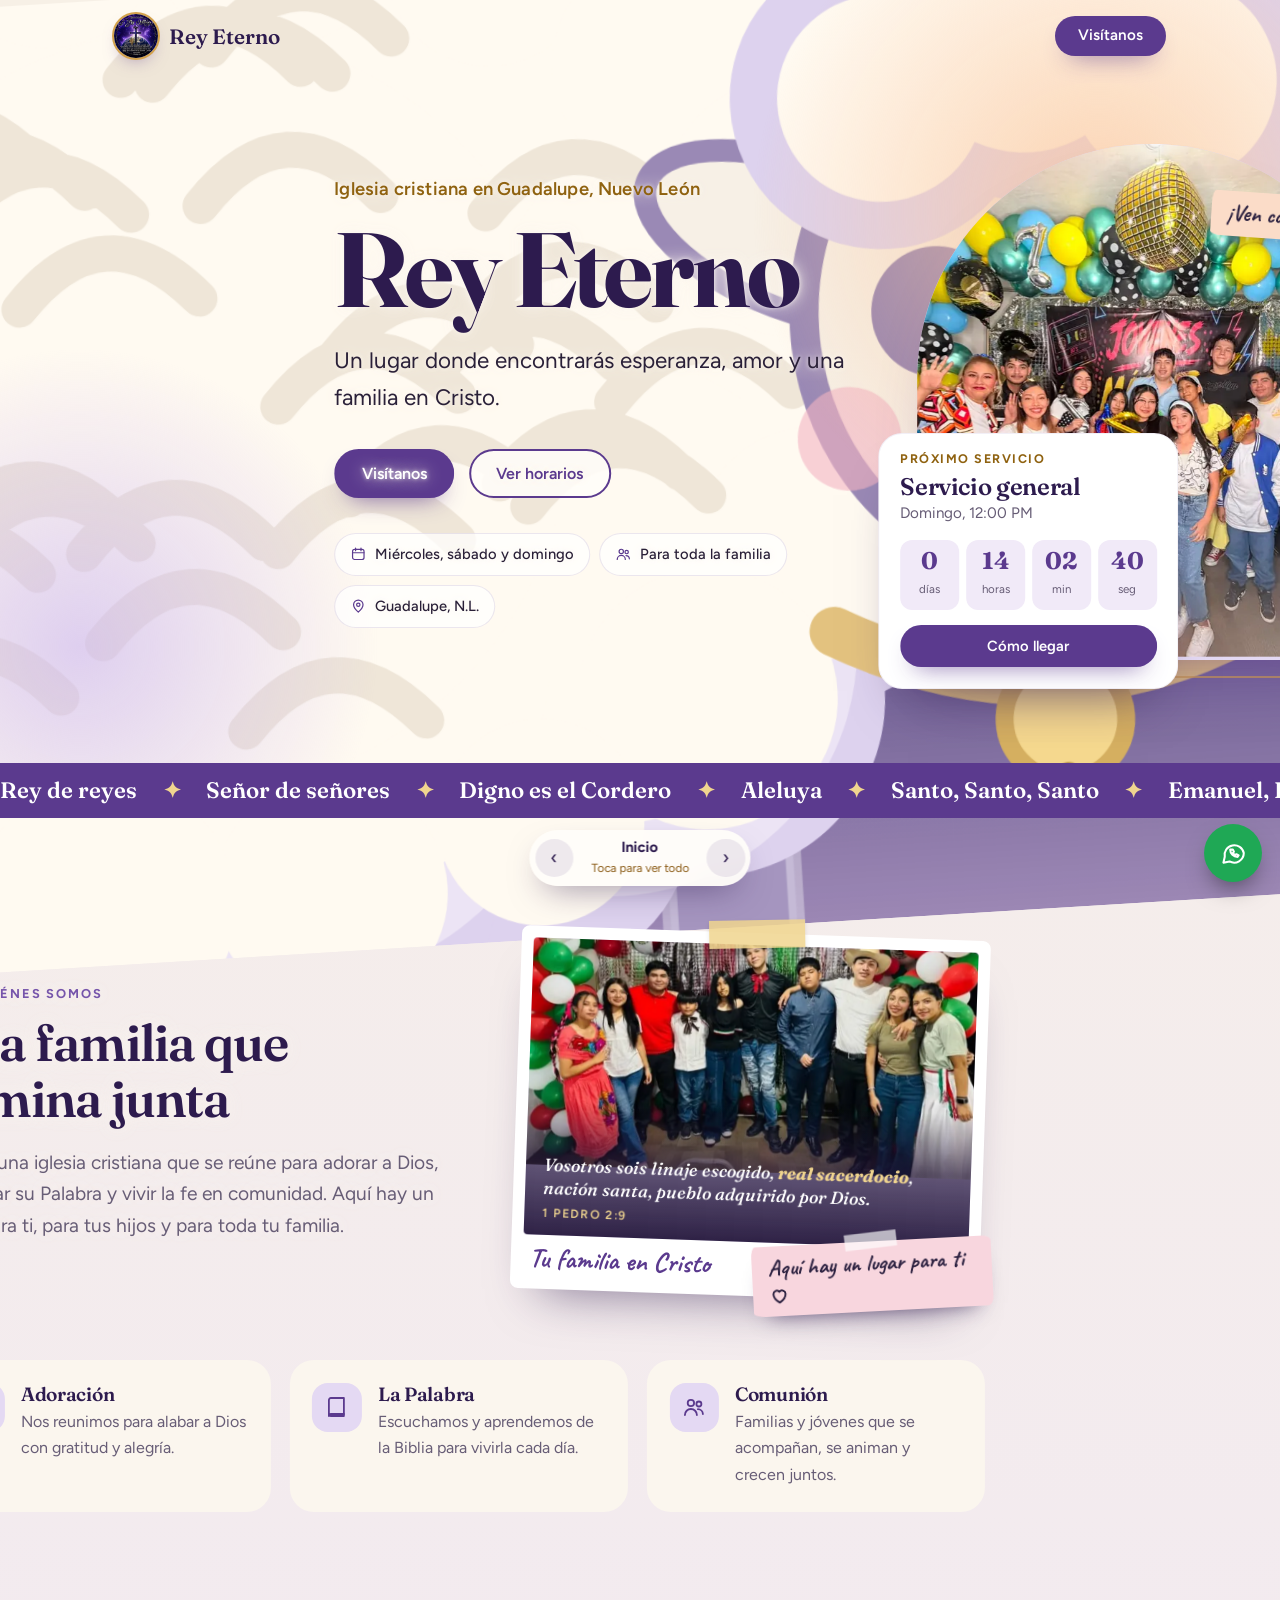
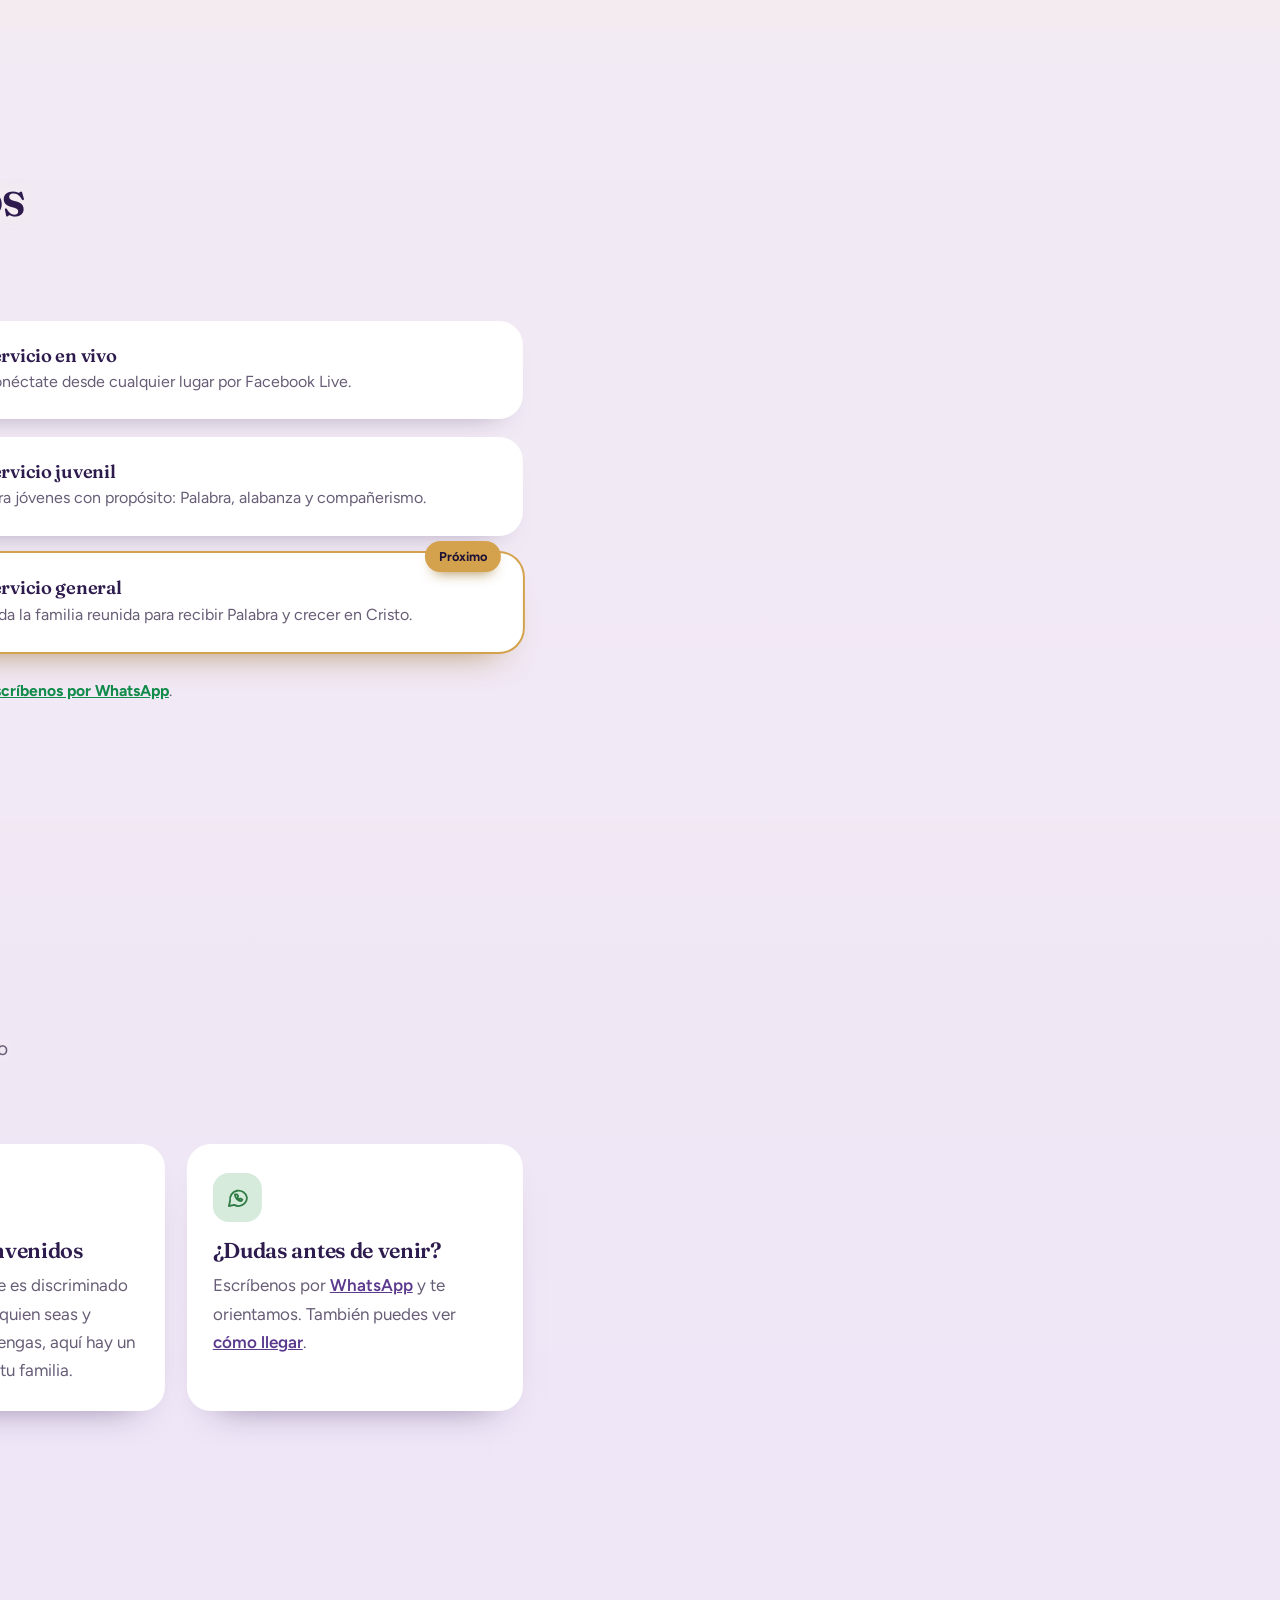
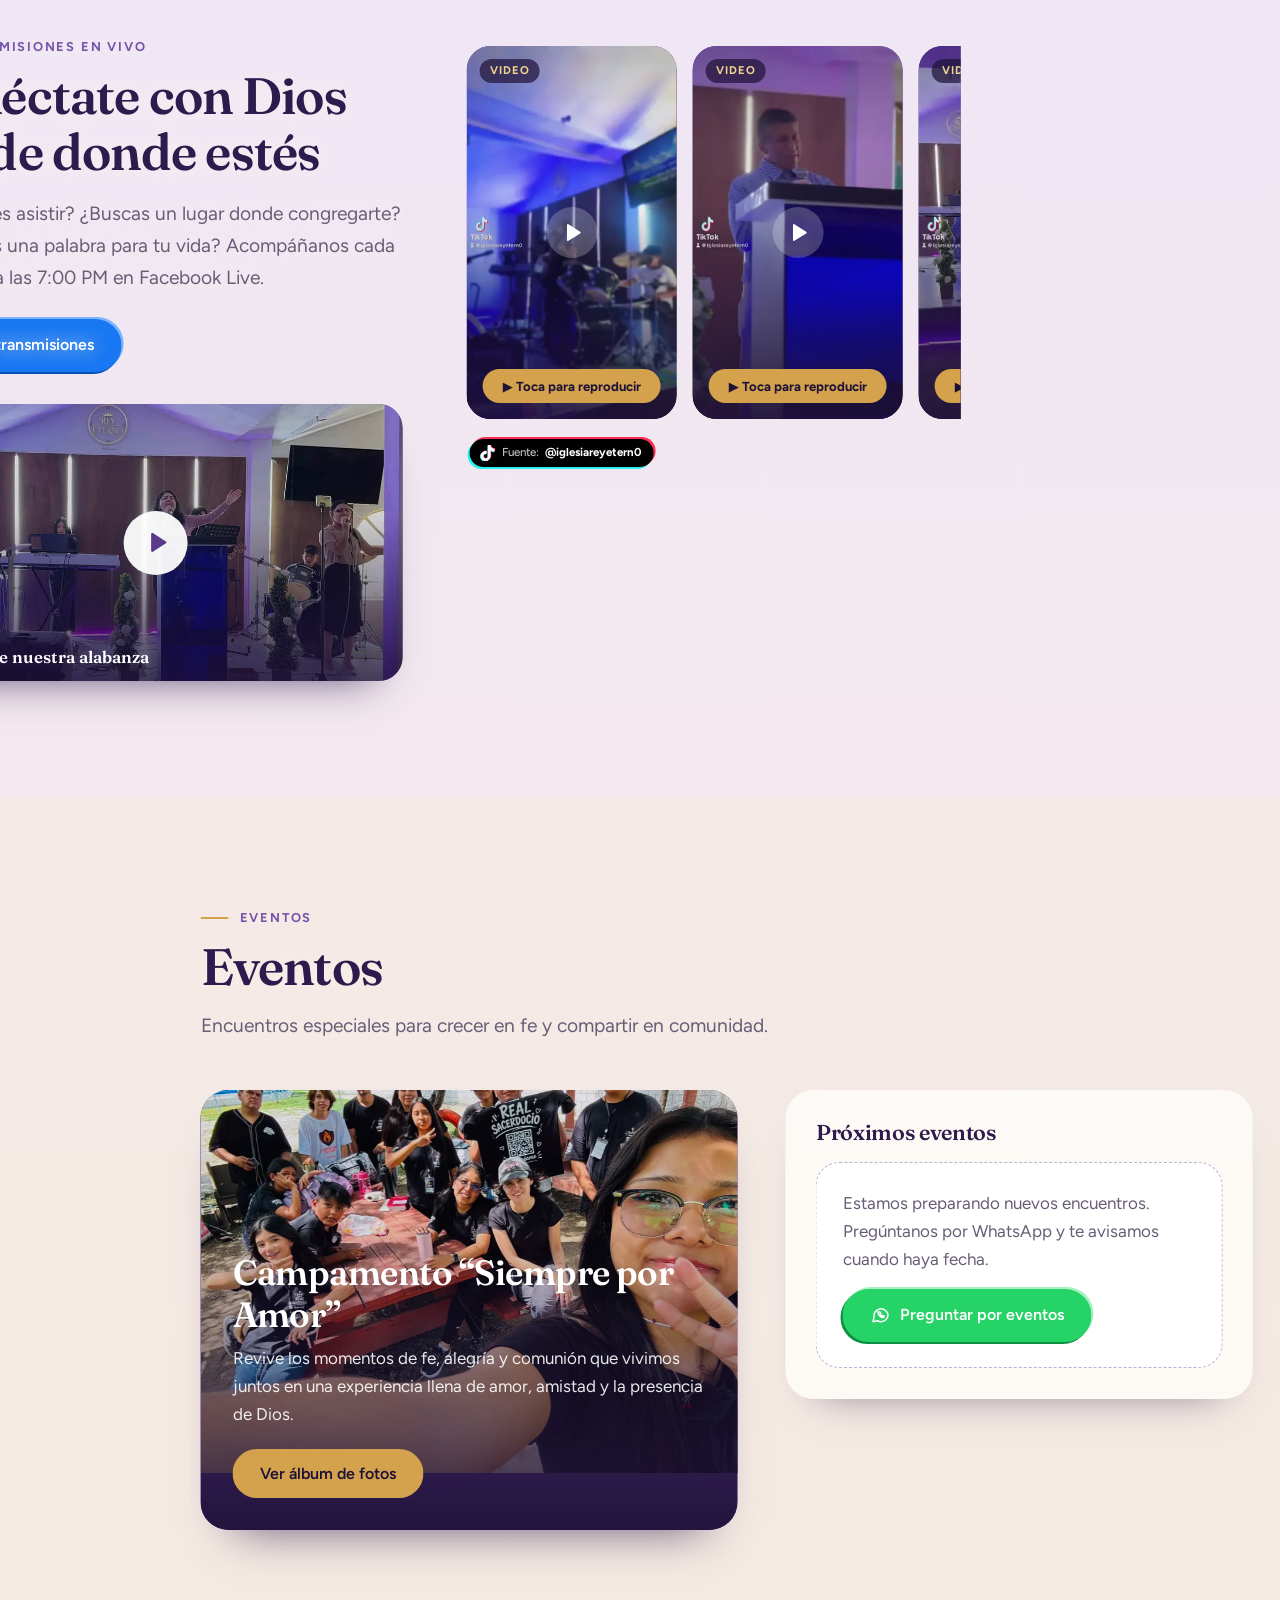
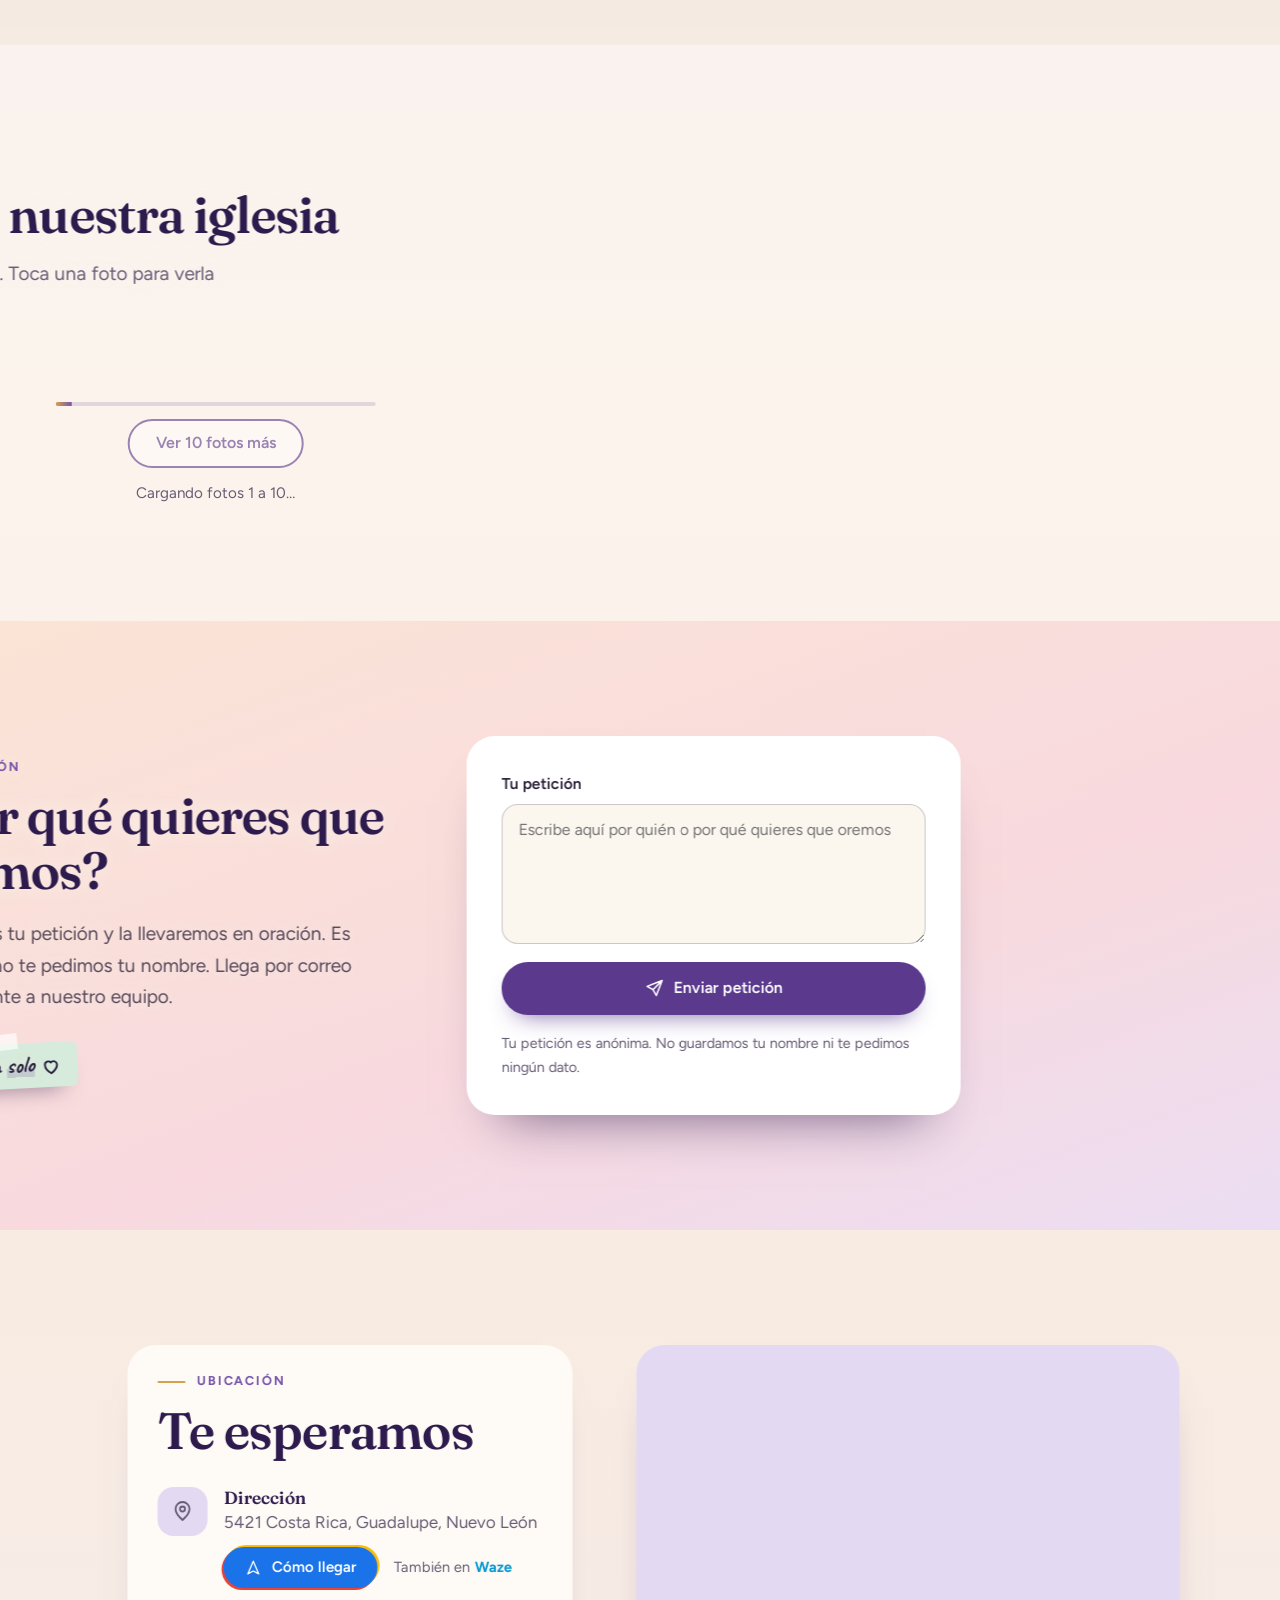
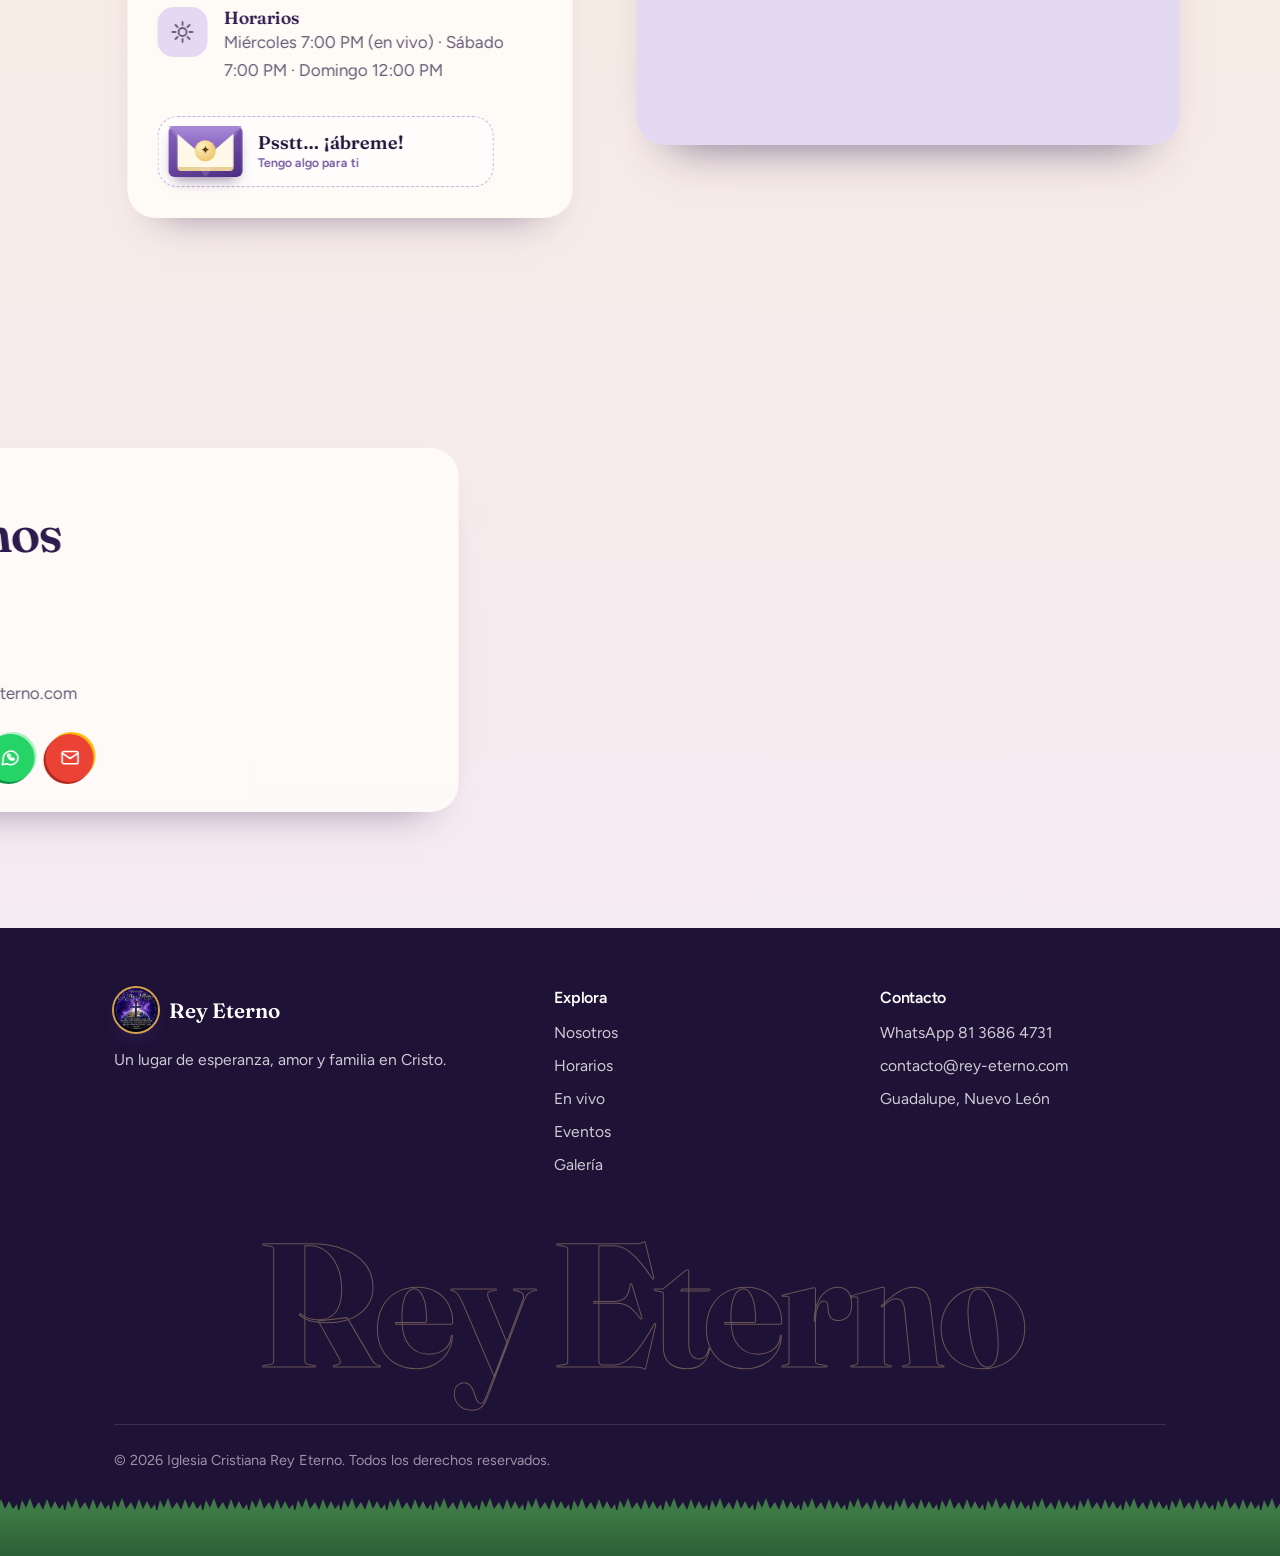
==== commit aa035698: "Yo" ====
--- a/index.html
+++ b/index.html
@@ -1,2430 +1,2532 @@
-<!doctype html>
-<html lang="es-MX">
-<head>
-<meta charset="utf-8">
-<meta name="viewport" content="width=device-width, initial-scale=1">
-<title>Iglesia Cristiana Rey Eterno | Guadalupe, Nuevo León</title>
-<meta name="description" content="Iglesia en Guadalupe, Nuevo León para toda la familia: papás, jóvenes y niños. Horarios de servicios, eventos y transmisión en vivo.">
-<meta name="theme-color" content="#fbf6ee">
-<meta name="robots" content="index,follow,max-image-preview:large">
-<meta name="referrer" content="strict-origin-when-cross-origin">
-<link rel="canonical" href="https://rey-eterno.com/">
-<link rel="icon" href="logo.png">
-<script>document.documentElement.className+=" js"</script>
-<link rel="manifest" href="manifest.webmanifest">
-<link rel="apple-touch-icon" href="apple-touch-icon.png">
-<meta name="mobile-web-app-capable" content="yes">
-<meta name="apple-mobile-web-app-capable" content="yes">
-<meta name="apple-mobile-web-app-title" content="Rey Eterno">
-<meta name="apple-mobile-web-app-status-bar-style" content="black">
-<meta property="og:type" content="website">
-<meta property="og:title" content="Iglesia Cristiana Rey Eterno">
-<meta property="og:description" content="Una iglesia en Guadalupe, Nuevo León para toda la familia: papás, jóvenes y niños. Esperanza, amor y una familia en Cristo.">
-<meta property="og:image" content="https://rey-eterno.com/logo.png">
-<meta property="og:url" content="https://rey-eterno.com/">
-<meta property="og:locale" content="es_MX">
-<meta property="og:site_name" content="Iglesia Cristiana Rey Eterno">
-<meta property="og:image:alt" content="Logotipo de la Iglesia Cristiana Rey Eterno">
-<meta name="twitter:card" content="summary">
-<meta name="twitter:title" content="Iglesia Cristiana Rey Eterno">
-<meta name="twitter:description" content="Una iglesia en Guadalupe, Nuevo León para toda la familia. Ven como estás.">
-<meta name="twitter:image" content="https://rey-eterno.com/logo.png">
-
-<link rel="preconnect" href="https://fonts.googleapis.com">
-<link rel="preconnect" href="https://fonts.gstatic.com" crossorigin>
-<link rel="stylesheet" href="https://fonts.googleapis.com/css2?family=Caveat:wght@700&family=Figtree:wght@400;500;600;700&family=Fraunces:opsz,wght@9..144,500..700&display=swap" media="print" onload="this.media='all'">
-<noscript><link rel="stylesheet" href="https://fonts.googleapis.com/css2?family=Caveat:wght@700&family=Figtree:wght@400;500;600;700&family=Fraunces:opsz,wght@9..144,500..700&display=swap"></noscript>
-
-<script type="application/ld+json">
-{
-  "@context": "https://schema.org",
-  "@type": "Church",
-  "@id": "https://rey-eterno.com/#iglesia",
-  "name": "Iglesia Cristiana Rey Eterno",
-  "inLanguage": "es-MX",
-  "areaServed": "Guadalupe, Nuevo León, México",
-  "description": "Iglesia en Guadalupe, Nuevo León para toda la familia: papás, jóvenes y niños. Horarios de servicios, eventos y transmisión en vivo.",
-  "url": "https://rey-eterno.com/",
-  "logo": "https://rey-eterno.com/logo.png",
-  "image": "https://rey-eterno.com/logo.png",
-  "email": "contacto@rey-eterno.com",
-  "telephone": "+528136864731",
-  "hasMap": "https://www.google.com/maps/search/?api=1&query=Iglesia+Rey+Eterno+5421+Costa+Rica+Guadalupe+Nuevo+Leon",
-  "geo": { "@type": "GeoCoordinates", "latitude": 25.645865, "longitude": -100.209654 },
-  "address": {
-    "@type": "PostalAddress",
-    "streetAddress": "5421 Costa Rica",
-    "addressLocality": "Guadalupe",
-    "addressRegion": "Nuevo León",
-    "addressCountry": "MX"
-  },
-  "openingHoursSpecification": [
-    { "@type": "OpeningHoursSpecification", "dayOfWeek": "Saturday", "opens": "19:00", "closes": "21:00" },
-    { "@type": "OpeningHoursSpecification", "dayOfWeek": "Sunday", "opens": "12:00", "closes": "14:00" }
-  ],
-  "sameAs": [
-    "https://www.facebook.com/izliajoram.martinezreyes.52",
-    "https://www.instagram.com/iglesiareyeterno/",
-    "https://www.tiktok.com/@iglesiareyetern0"
-  ]
-}
-</script>
-
-
-<style>
-:root{
-  --crema:#fbf6ee;--crema-2:#f5ecdf;--blanco:#fffdf9;
-  --lila-bg:#f1eaf8;--lila:#e4d9f3;--durazno:#fbdcc8;--rosa:#f8d6de;--menta:#d6ebdb;--amarillo:#fbeab5;
-  --real:#5b3a8e;--real-2:#7655ab;--real-osc:#2d1b4e;--noche:#1f1237;
-  --oro:#d4a24c;--oro-claro:#f0d58f;--oro-osc:#8f6210;
-  --tinta:#2a2038;--suave:#675d76;
-  --serif:"Fraunces",Georgia,"Times New Roman",serif;
-  --sans:"Figtree",system-ui,-apple-system,"Segoe UI",Roboto,sans-serif;
-  --mano:"Caveat","Segoe Print","Bradley Hand",cursive;
-  --pad:clamp(1.25rem,5vw,4rem);--max:1180px;--radio:24px;
-  --ease:cubic-bezier(.2,.7,.2,1);
-}
-*,*::before,*::after{box-sizing:border-box}
-html{scroll-behavior:smooth;scroll-padding-top:84px;-webkit-text-size-adjust:100%}
-body{margin:0;background-image:linear-gradient(180deg,#f7f0e6,#efe6f7 38%,#f9ecdd 72%,#f3eafa);font-family:var(--sans);font-size:1.0625rem;line-height:1.65;color:var(--tinta);-webkit-font-smoothing:antialiased;overflow-x:clip}
-img,video,iframe{max-width:100%;display:block}
-a{color:inherit}
-h1,h2,h3{font-family:var(--serif);line-height:1.08;margin:0;font-weight:600;letter-spacing:-.015em;color:var(--real-osc)}
-h2{font-size:clamp(2rem,4.4vw,3.2rem)}
-h3{font-size:1.35rem;line-height:1.2}
-p{margin:0}
-:focus-visible{outline:3px solid var(--oro);outline-offset:3px;border-radius:8px}
-.ic{width:1.25em;height:1.25em;fill:none;stroke:currentColor;stroke-width:1.8;stroke-linecap:round;stroke-linejoin:round;flex:none}
-.wrap{width:100%;max-width:var(--max);margin-inline:auto;padding-inline:var(--pad)}
-.section{padding-block:clamp(4.5rem,9vw,7.5rem);position:relative}
-.lead{font-size:clamp(1.08rem,1.5vw,1.25rem);color:var(--suave);max-width:36rem}
-.eyebrow{display:flex;align-items:center;gap:.7rem;margin-bottom:.9rem;font:700 .8rem/1 var(--sans);letter-spacing:.14em;text-transform:uppercase;color:var(--real-2)}
-.eyebrow::before{content:"";width:28px;height:2px;border-radius:2px;background:var(--oro)}
-.sec-cab{margin-bottom:clamp(2rem,4vw,3rem)}
-.sec-cab h2{margin-bottom:1rem}
-.sr{position:absolute;width:1px;height:1px;overflow:hidden;clip:rect(0 0 0 0);white-space:nowrap}
-
-/* Botones */
-.btn{display:inline-flex;align-items:center;justify-content:center;gap:.6rem;padding:.9rem 1.6rem;border-radius:999px;border:2px solid transparent;background:transparent;font:600 1rem/1 var(--sans);text-decoration:none;cursor:pointer;transition:transform .25s var(--ease),background .2s,color .2s,border-color .2s,box-shadow .25s}
-.btn-real{background:var(--real);color:#fff;box-shadow:0 12px 24px -14px rgba(91,58,142,.9)}
-.btn-oro{background:var(--oro);color:var(--noche)}
-.btn-linea{border-color:var(--real);color:var(--real);background:rgba(255,253,249,.88)}
-.btn-borde{border-color:rgba(255,255,255,.55);color:#fff}
-@media (hover:hover){
-  .btn:hover{transform:translateY(-2px)}
-  .btn-real:hover{background:var(--real-2)}
-  .btn-oro:hover{background:var(--oro-claro)}
-  .btn-linea:hover{background:var(--real);color:#fff}
-  .btn-borde:hover{background:rgba(255,255,255,.14);border-color:#fff}
-}
-
-/* Encabezado */
-.top{position:fixed;inset:0 0 auto 0;z-index:50;transition:background .3s,box-shadow .3s}
-.top.solido{background:var(--crema);box-shadow:0 1px 0 rgba(45,27,78,.08),0 12px 30px -24px rgba(45,27,78,.6)}
-.top .wrap{display:flex;align-items:center;justify-content:space-between;height:72px}
-.marca{display:flex;align-items:center;gap:.7rem;text-decoration:none;color:var(--real-osc);font:600 1.3rem var(--serif)}
-.marca img{width:44px;height:44px;aspect-ratio:1;object-fit:cover;border-radius:50%;box-shadow:0 0 0 2px var(--oro),0 8px 18px -8px rgba(91,58,142,.6)}
-.menu{display:flex;align-items:center;gap:1.7rem}
-.menu a:not(.btn){position:relative;color:var(--tinta);text-decoration:none;font-weight:500;font-size:.98rem;padding-block:.3rem}
-.menu a:not(.btn)::after{content:"";position:absolute;left:0;right:0;bottom:-2px;height:2px;border-radius:2px;background:var(--oro);transform:scaleX(0);transition:transform .3s var(--ease)}
-.menu a.act::after,.menu a:not(.btn):hover::after{transform:scaleX(1)}
-.menu .btn{padding:.65rem 1.3rem;font-size:.95rem}
-.burger{display:none;width:46px;height:46px;border:0;background:transparent;color:var(--real-osc);cursor:pointer;border-radius:12px}
-.burger span{display:block;width:24px;height:2px;background:currentColor;margin:5px auto;border-radius:2px;transition:transform .25s,opacity .25s}
-.burger[aria-expanded="true"] span:nth-child(1){transform:translateY(7px) rotate(45deg)}
-.burger[aria-expanded="true"] span:nth-child(2){opacity:0}
-.burger[aria-expanded="true"] span:nth-child(3){transform:translateY(-7px) rotate(-45deg)}
-
-/* Portada */
-.portada{position:relative;overflow:hidden;isolation:isolate;padding:clamp(7rem,12vw,9rem) 0 clamp(4.5rem,8vw,6.5rem);background:linear-gradient(180deg,var(--crema),#fbefe0)}
-.fondo{position:absolute;inset:0;z-index:-1;pointer-events:none}
-.blob{position:absolute;display:block;border-radius:50%;will-change:transform}
-.b1{width:min(62vw,720px);aspect-ratio:1;right:-14%;top:-20%;background:radial-gradient(circle,rgba(250,200,160,.8),rgba(250,200,160,0) 68%)}
-.b2{width:min(54vw,620px);aspect-ratio:1;left:-18%;bottom:-26%;background:radial-gradient(circle,rgba(205,184,238,.65),rgba(205,184,238,0) 68%)}
-.portada .wrap{display:grid;grid-template-columns:1.05fr .95fr;gap:clamp(2.5rem,5vw,4.5rem);align-items:center}
-.portada h1{font-size:clamp(3.3rem,9vw,6.6rem);font-weight:700;letter-spacing:-.03em;line-height:.95}
-.portada h1 small{display:block;font:600 clamp(.95rem,1.5vw,1.15rem)/1.35 var(--sans);letter-spacing:.01em;color:var(--oro-osc);margin-bottom:1.1rem}
-.p-texto{text-shadow:0 0 16px rgba(251,246,238,.95),0 0 4px rgba(251,246,238,.8)}
-.portada .lead{margin-top:1.5rem;font-size:clamp(1.15rem,1.8vw,1.4rem);color:var(--tinta);opacity:.82}
-.acciones{display:flex;flex-wrap:wrap;gap:.9rem;margin-top:2rem}
-.chips{list-style:none;margin:2.2rem 0 0;padding:0;display:flex;flex-wrap:wrap;gap:.6rem}
-.chips li{display:inline-flex;align-items:center;gap:.5rem;padding:.5rem .95rem;border-radius:999px;background:rgba(255,255,255,.72);border:1px solid rgba(91,58,142,.12);font-size:.92rem;font-weight:500}
-.chips .ic{color:var(--real);width:1.1em;height:1.1em}
-.p-visual{position:relative;width:100%;max-width:520px;justify-self:center}
-.arco{position:relative;margin:0;aspect-ratio:10/11;border-radius:999px 999px 32px 32px;overflow:hidden;background:var(--lila);box-shadow:0 40px 70px -42px rgba(91,58,142,.7)}
-.arco img{width:100%;height:100%;object-fit:cover;object-position:46% 50%;will-change:transform}
-.arco-halo{position:absolute;inset:0;transform:translate(18px,18px);border-radius:999px 999px 32px 32px;border:2px solid var(--oro);opacity:.75;z-index:-1}
-.proximo{position:absolute;left:-2.4rem;bottom:-1.8rem;width:min(300px,80%);background:#fff;border-radius:24px;padding:1.2rem 1.3rem 1.3rem;border:1px solid rgba(91,58,142,.08);box-shadow:0 32px 50px -30px rgba(45,27,78,.6)}
-.proximo .tit{font:700 .78rem/1 var(--sans);letter-spacing:.12em;text-transform:uppercase;color:var(--oro-osc);margin-bottom:.5rem}
-.proximo h2{font-size:1.5rem;margin-bottom:.1rem}
-.proximo .cuando{color:var(--suave);font-size:.95rem;margin-bottom:.9rem}
-.cuenta{display:grid;grid-template-columns:repeat(4,1fr);gap:.45rem;text-align:center}
-.cuenta div{background:var(--lila-bg);border-radius:12px;padding:.55rem .1rem}
-.cuenta b{display:block;font:700 1.5rem/1 var(--serif);color:var(--real);font-variant-numeric:tabular-nums}
-.cuenta span{font-size:.72rem;color:var(--suave)}
-.proximo .curso{display:none;font:600 1.1rem var(--serif);color:var(--real)}
-.proximo.en-curso .cuenta{display:none}
-.proximo.en-curso .curso{display:block}
-.proximo .btn{margin-top:.9rem;width:100%;padding:.75rem 1rem;font-size:.92rem}
-
-/* Notas adhesivas (decorativas) */
-.nota{position:absolute;z-index:3;display:block;width:max-content;max-width:min(15rem,70vw);padding:.55rem 1rem .65rem;font:700 clamp(1.25rem,1.1rem + .4vw,1.55rem)/1.12 var(--mano);color:#2c2140;background:var(--durazno);border-radius:4px 10px 5px 12px/11px 5px 10px 4px;rotate:var(--r,-3deg);box-shadow:0 14px 22px -16px rgba(45,27,78,.7);pointer-events:none;user-select:none}
-.nota::before{content:"";position:absolute;left:50%;top:-9px;width:52px;height:16px;margin-left:-26px;background:rgba(255,255,255,.65);rotate:-4deg}
-.nota .ic{width:1.3rem;height:1.3rem;vertical-align:-.25em;stroke-width:2.2}
-.nota b{font-weight:700;background:linear-gradient(transparent 62%,rgba(91,58,142,.2) 62% 92%,transparent 92%)}
-.nota.rosa{background:var(--rosa)}.nota.menta{background:var(--menta)}.nota.amarillo{background:var(--amarillo)}
-.n-hero{right:-.8rem;top:10%;--r:4deg;--t:7s}
-.n-pol{right:-.8rem;bottom:-.7rem;--r:-5deg;--t:6.5s}
-.n-oracion{position:relative;display:inline-block;margin-top:2rem;--r:-3deg;--t:6.6s}
-@keyframes flota{0%,100%{translate:0 0}50%{translate:0 -8px}}
-.nota.vivo{animation:flota var(--t,6.5s) ease-in-out infinite}
-
-/* Cinta */
-.cinta{background:var(--real);color:#fff;overflow:hidden;white-space:nowrap;padding:.9rem 0;font:600 clamp(1.05rem,2vw,1.4rem)/1.2 var(--serif)}
-.pista{display:inline-flex;width:max-content}
-.pista span{display:inline-flex;align-items:center;gap:1.6rem;padding-right:1.6rem}
-.pista span::after{content:"✦";color:var(--oro-claro)}
-.cinta.vivo .pista{animation:cinta 70s linear infinite}
-@keyframes cinta{to{transform:translate3d(-50%,0,0)}}
-
-/* Nosotros */
-.nosotros{background:var(--blanco)}
-.nosotros .wrap{display:grid;grid-template-columns:1.05fr .95fr;gap:clamp(2.5rem,5vw,4rem) clamp(2rem,5vw,5rem);align-items:center}
-.nosotros h2{margin-bottom:1.3rem}
-.polaroid{position:relative;margin:0;justify-self:center;width:100%;max-width:470px;background:#fff;padding:.75rem .75rem .4rem;border-radius:8px;box-shadow:0 30px 50px -30px rgba(45,27,78,.6);rotate:2deg}
-.polaroid::before{content:"";position:absolute;z-index:2;left:50%;top:-13px;width:96px;height:28px;margin-left:-48px;background:rgba(240,213,143,.85);rotate:-3deg;box-shadow:0 2px 4px rgba(0,0,0,.1)}
-.polaroid .foto{position:relative;overflow:hidden;border-radius:4px;background:var(--lila)}
-.polaroid img{width:100%;height:auto;aspect-ratio:3/2;object-fit:cover;will-change:transform}
-.polaroid figcaption{font:700 1.7rem/1.1 var(--mano);color:var(--real);padding:.6rem .4rem .5rem}
-.sacerdocio{position:absolute;left:0;right:0;bottom:0;padding:3.4rem 1.1rem .9rem;background:linear-gradient(to top,rgba(31,18,55,.92),rgba(31,18,55,.66) 55%,transparent);color:#fff}
-.sacerdocio p{font:italic 500 clamp(.95rem,1.4vw,1.1rem)/1.3 var(--serif)}
-.sacerdocio p b{color:var(--oro-claro);font-weight:700}
-.sacerdocio cite{display:block;margin-top:.4rem;font:600 .75rem var(--sans);font-style:normal;letter-spacing:.14em;text-transform:uppercase;color:var(--oro-claro)}
-.pilares{grid-column:1/-1;list-style:none;margin:0;padding:0;display:grid;grid-template-columns:repeat(3,1fr);gap:1.2rem}
-.pilares li{display:grid;grid-template-columns:auto 1fr;gap:1rem;align-items:start;padding:1.4rem 1.4rem 1.5rem;background:var(--crema);border-radius:var(--radio)}
-.pilares h3{font-size:1.2rem;margin-bottom:.2rem}
-.pilares p{color:var(--suave);font-size:1rem}
-.burbuja{width:3.1rem;height:3.1rem;border-radius:16px;background:var(--lila);color:var(--real);display:grid;place-items:center;flex:none}
-.burbuja .ic{width:1.5rem;height:1.5rem}
-.b-rosa{background:var(--rosa);color:#a23b5a}.b-lila{background:var(--lila)}.b-menta{background:var(--menta);color:#2f7a45}
-
-/* Horarios */
-.servicios{background:var(--lila-bg);padding-top:clamp(6rem,11vw,9rem)}
-.ola{position:absolute;left:0;top:-1px;width:100%;height:clamp(26px,4vw,48px);fill:var(--blanco);display:block}
-.semana{display:grid;gap:1.1rem}
-.fila{--c:#a58ad3;position:relative;display:grid;grid-template-columns:minmax(150px,1fr) minmax(110px,.6fr) 2fr;gap:.4rem 2rem;align-items:center;padding:1.5rem 1.7rem;background:#fff;border-radius:var(--radio);border-left:7px solid var(--c);box-shadow:0 16px 30px -26px rgba(45,27,78,.6);transition:transform .3s var(--ease),box-shadow .3s}
-.f-durazno{--c:#f0a679}.f-menta{--c:#79b98a}
-.fila .dia{font:600 clamp(1.6rem,2.8vw,2.3rem)/1 var(--serif);color:var(--real-osc)}
-.fila .hora{font:600 clamp(1.25rem,2vw,1.6rem)/1 var(--serif);color:var(--real)}
-.fila h3{font-size:1.15rem;margin-bottom:.15rem}
-.fila p{color:var(--suave);font-size:1rem}
-.marca-prox{position:absolute;right:1.4rem;top:-.75rem;visibility:hidden;background:var(--oro);color:var(--noche);font-weight:700;font-size:.8rem;padding:.3rem .85rem;border-radius:999px;box-shadow:0 8px 14px -8px rgba(143,98,16,.8)}
-.fila.next{box-shadow:0 0 0 2px var(--oro),0 22px 36px -26px rgba(143,98,16,.8)}
-.fila.next .marca-prox{visibility:visible}
-@media (hover:hover){.fila:hover{transform:translateY(-3px);box-shadow:0 22px 36px -26px rgba(45,27,78,.7)}}
-.cal-todos{margin-top:1.6rem}
-.btn-cal{padding:.6rem 1.1rem;font-size:.92rem;gap:.45rem}
-.btn-cal .ic{width:1.15em;height:1.15em}
-.nota-pie{margin-top:1.6rem;color:var(--suave);font-size:.98rem}
-.nota-pie a{color:var(--real);font-weight:600}
-
-/* Primera visita */
-.visita{background:var(--crema)}
-.tarjetas{list-style:none;margin:0;padding:0;display:grid;grid-template-columns:repeat(3,1fr);gap:1.4rem}
-.tarjetas li{background:#fff;border-radius:var(--radio);padding:1.8rem 1.6rem 1.7rem;box-shadow:0 20px 36px -30px rgba(45,27,78,.7);transition:transform .3s var(--ease)}
-@media (hover:hover){.tarjetas li:hover{transform:translateY(-4px)}}
-.tarjetas .burbuja{margin-bottom:1rem}
-.tarjetas h3{margin-bottom:.45rem}
-.tarjetas p{color:var(--suave)}
-.tarjetas a{color:var(--real);font-weight:600}
-
-/* Mensajes */
-.envivo{background:var(--blanco)}
-.envivo .wrap{display:grid;grid-template-columns:1fr 1fr;gap:clamp(2rem,5vw,4.5rem);align-items:start}
-.envivo h2{margin-bottom:1.2rem}
-.envivo .acciones{margin-top:1.6rem}
-.alabanza{position:relative;display:block;width:100%;margin-top:2rem;padding:0;border:0;border-radius:var(--radio);overflow:hidden;cursor:pointer;aspect-ratio:16/9;background:var(--real);box-shadow:0 26px 40px -30px rgba(45,27,78,.8);color:#fff}
-.alabanza img,.alabanza video{position:absolute;inset:0;width:100%;height:100%;object-fit:cover}
-.alabanza::after{content:"";position:absolute;inset:0;background:linear-gradient(to top,rgba(31,18,55,.78),rgba(31,18,55,0) 60%)}
-.alabanza .play{position:absolute;z-index:2;left:50%;top:50%;width:64px;height:64px;margin:-32px 0 0 -32px;border-radius:50%;background:rgba(255,255,255,.94);color:var(--real);display:grid;place-items:center;transition:transform .3s var(--ease)}
-.alabanza .play .ic{width:1.8rem;height:1.8rem;margin-left:3px}
-.alabanza .leyenda{position:absolute;z-index:2;left:1.1rem;bottom:.9rem;font:600 1.05rem var(--serif)}
-.alabanza.cargado{cursor:default;background:#000}
-.alabanza.cargado::after{display:none}
-@media (hover:hover){.alabanza:hover .play{transform:scale(1.1)}}
-.tt-fuente{display:inline-flex;align-items:center;gap:.4rem;margin:.1rem 0 0 .2rem;padding:.38rem .8rem .38rem .6rem;border-radius:999px;background:#010101;color:#fff;font:600 .72rem/1 var(--sans);text-decoration:none;box-shadow:-2px 2px 0 #25F4EE,2px -2px 0 #FE2C55;transition:transform .2s}
-.tt-fuente span{opacity:.75;font-weight:500}
-.tt-fuente b{font-weight:700}
-@media (hover:hover){.tt-fuente:hover{transform:translateY(-2px)}}
-.mini-tit{font:700 .8rem/1 var(--sans);letter-spacing:.14em;text-transform:uppercase;color:var(--real-2);margin-bottom:1rem}
-.reels{display:flex;gap:1rem;overflow-x:auto;scroll-snap-type:x mandatory;padding:.3rem .2rem 1.1rem;-webkit-overflow-scrolling:touch;scrollbar-width:thin}
-.reel{flex:0 0 min(58%,210px);scroll-snap-align:start;aspect-ratio:9/16;border-radius:var(--radio);overflow:hidden;background:linear-gradient(160deg,var(--real),var(--noche));position:relative;border:0;padding:0;cursor:pointer;color:#fff;text-align:left}
-.reel .th{position:absolute;inset:0;width:100%;height:100%;object-fit:cover}
-.reel::after{content:"";position:absolute;inset:0;z-index:1;pointer-events:none;background:linear-gradient(to top,rgba(31,18,55,.9),rgba(31,18,55,.05) 58%)}
-.reel .ic{position:absolute;z-index:2;inset:0;margin:auto;width:3.2rem;height:3.2rem;padding:.8rem;border-radius:50%;background:rgba(255,255,255,.22);transition:transform .25s,background .2s}
-.reel .red{position:absolute;z-index:2;top:.8rem;left:.8rem;font:700 .7rem/1 var(--sans);font-style:normal;letter-spacing:.08em;text-transform:uppercase;padding:.4rem .65rem;border-radius:999px;background:rgba(31,18,55,.7);color:var(--oro-claro)}
-.reel span{position:absolute;z-index:2;left:1rem;right:1rem;bottom:3.4rem;font:600 1rem/1.2 var(--serif)}
-.reel .toca{position:absolute;z-index:2;left:1rem;right:1rem;bottom:1rem;font:700 .82rem/1 var(--sans);font-style:normal;text-align:center;padding:.65rem .5rem;border-radius:999px;background:var(--oro);color:var(--noche)}
-.reel .toca::before{content:"▶ "}
-@media (hover:hover){.reel:hover .ic{transform:scale(1.1);background:var(--oro);color:var(--noche)}}
-.reel iframe{position:absolute;inset:0;width:100%;height:100%;border:0}
-.reel.cargado::after,.reel.cargado .red,.reel.cargado .toca,.reel.cargado .ic,.reel.cargado span{display:none}
-.reel.cargado video{position:absolute;inset:0;width:100%;height:100%;object-fit:cover;background:#000}
-
-#vEscuchar[hidden]{display:none!important}
-.btn[aria-pressed="true"]{background:rgba(255,255,255,.16)}
-
-/* Eventos */
-.eventos{background:var(--crema-2)}
-.ev-grid{display:grid;grid-template-columns:1.15fr 1fr;gap:clamp(1.5rem,4vw,3rem);align-items:start}
-.destacado{position:relative;border-radius:28px;overflow:hidden;color:#fff;background:var(--real);min-height:440px;display:flex;align-items:flex-end;isolation:isolate;box-shadow:0 30px 46px -34px rgba(45,27,78,.8)}
-.destacado img{position:absolute;inset:0;width:100%;height:100%;object-fit:cover;z-index:-2;will-change:transform}
-.destacado::before{content:"";position:absolute;inset:0;z-index:-1;background:linear-gradient(to top,rgba(31,18,55,.94),rgba(31,18,55,.1) 70%)}
-.destacado div{padding:2rem}
-.destacado h3{color:#fff;font-size:clamp(1.6rem,3vw,2.2rem);margin-bottom:.5rem}
-.destacado p{color:rgba(255,255,255,.9);margin-bottom:1.3rem;max-width:30rem}
-.lista-ev h3{margin-bottom:1rem}
-#listaEventos{list-style:none;margin:0;padding:0}
-#listaEventos li{display:grid;grid-template-columns:72px 1fr;gap:1.1rem;padding:1.2rem 0;border-bottom:1px solid rgba(45,27,78,.14)}
-#listaEventos li.con-img .ev-banner{grid-column:1/-1;width:100%;aspect-ratio:16/9;object-fit:cover;border-radius:16px;display:block}
-#listaEventos .fecha{text-align:center;background:var(--real);color:#fff;border-radius:16px;padding:.6rem 0;font-family:var(--serif)}
-#listaEventos .fecha b{display:block;font-size:1.8rem;line-height:1}
-#listaEventos .fecha span{font-size:.85rem;font-family:var(--sans)}
-#listaEventos h4{margin:0 0 .15rem;font:600 1.2rem var(--serif);color:var(--real-osc)}
-#listaEventos p{color:var(--suave);font-size:.98rem}
-#listaEventos a{color:var(--real);font-weight:600;font-size:.98rem}
-.vacio{background:#fff;border:1.5px dashed rgba(91,58,142,.4);border-radius:var(--radio);padding:1.6rem}
-.vacio p{color:var(--suave);margin-bottom:1rem}
-
-/* Galería */
-.galeria{background:var(--blanco)}
-.fotos{display:grid;grid-template-columns:repeat(auto-fill,minmax(165px,1fr));gap:.8rem}
-.gft{position:relative;aspect-ratio:1/1;display:block;width:100%;padding:0;border:0;border-radius:20px;overflow:hidden;cursor:zoom-in;background:linear-gradient(135deg,var(--lila),var(--durazno));opacity:0;transform:translate3d(0,22px,0) scale(.97);transition:opacity .6s,transform .6s var(--ease),box-shadow .3s}
-.gft.in{opacity:1;transform:none}
-.gft img{position:absolute;inset:0;width:100%;height:100%;object-fit:cover;object-position:center 30%;transition:transform .6s var(--ease)}
-.gft .lupa{position:absolute;z-index:3;right:.7rem;bottom:.7rem;width:38px;height:38px;border-radius:50%;background:var(--oro);color:var(--noche);display:grid;place-items:center;opacity:0;transform:scale(.6);transition:opacity .3s,transform .3s}
-.gft .lupa svg{width:1.2rem;height:1.2rem;fill:none;stroke:currentColor;stroke-width:2;stroke-linecap:round}
-@media (hover:hover){.gft:hover img{transform:scale(1.07)}.gft:hover .lupa{opacity:1;transform:none}.gft:hover{box-shadow:0 0 0 3px var(--oro)}}
-.mas{display:flex;flex-direction:column;align-items:center;gap:.8rem;margin-top:2rem;color:var(--suave);font-size:.95rem}
-.barra-carga{width:min(320px,70%);height:4px;border-radius:4px;background:rgba(91,58,142,.15);overflow:hidden;opacity:0;transition:opacity .3s}
-.barra-carga.on{opacity:1}
-.barra-carga i{display:block;height:100%;width:100%;transform-origin:0 50%;transform:scaleX(0);background:linear-gradient(90deg,var(--oro),var(--real-2));transition:transform .25s}
-.mas .btn:disabled{opacity:.6;cursor:progress;transform:none}
-
-/* Oración */
-.oracion{background:linear-gradient(160deg,#fbe3d3,#f8d6de 58%,#e9dbf5)}
-.oracion .wrap{display:grid;grid-template-columns:1fr 1fr;gap:clamp(2rem,5vw,5rem);align-items:center}
-.oracion h2{margin-bottom:1.2rem}
-.oracion .lead{color:var(--tinta);opacity:.78}
-.oracion form{position:relative;background:#fff;border-radius:28px;padding:clamp(1.4rem,3vw,2.2rem);display:grid;gap:1.1rem;box-shadow:0 34px 50px -34px rgba(45,27,78,.65)}
-.oracion label{display:grid;gap:.45rem;font-weight:600;font-size:.98rem}
-.oracion textarea{font:400 1rem var(--sans);color:var(--tinta);padding:.9rem 1rem;border:1.5px solid rgba(45,27,78,.22);border-radius:16px;background:var(--crema);width:100%;min-height:140px;resize:vertical}
-.oracion textarea:focus{outline:3px solid var(--oro);border-color:var(--real)}
-.oracion .aviso{font-size:.9rem;color:var(--suave)}
-.oracion .aviso.error{color:#a3262f;font-weight:600}
-.oracion .o-ok{display:grid;gap:.8rem;text-align:center;justify-items:center;padding:1.2rem 0}
-.oracion .o-ok[hidden]{display:none}
-.oracion .o-ok h3{font-size:1.7rem;color:var(--real)}
-.oracion .o-ok p{color:var(--suave)}
-.oracion form.enviado>label,.oracion form.enviado>.btn-real,.oracion form.enviado>.aviso{display:none}
-.oracion .btn[disabled]{opacity:.7;cursor:progress}
-
-/* Contacto */
-.contacto{background:var(--crema)}
-.contacto .wrap{display:grid;grid-template-columns:.9fr 1.1fr;gap:clamp(2rem,5vw,4.5rem);align-items:start}
-.contacto h2{margin-bottom:1.8rem}
-.contacto.solo .wrap{grid-template-columns:minmax(0,680px);justify-content:center}
-.contacto.solo .datos{margin-bottom:1.6rem}
-.datos{list-style:none;margin:0 0 2rem;padding:0;display:grid;gap:1.2rem}
-.datos li{display:grid;grid-template-columns:auto 1fr;gap:1rem;align-items:start}
-.datos strong{display:block;font:600 1.1rem var(--serif);color:var(--real-osc)}
-.datos a{text-decoration:none;color:var(--suave)}
-.datos a:hover{color:var(--real);text-decoration:underline}
-.datos span{color:var(--suave)}
-.datos .ruta{display:flex;flex-wrap:wrap;align-items:center;gap:.5rem 1rem;margin-top:.7rem}
-.datos .btn-ruta{padding:.62rem 1.2rem;font-size:.95rem;color:#fff}
-.datos .btn-ruta:hover{color:#fff;text-decoration:none}
-.datos .btn-ruta .ic{width:1.15em;height:1.15em;margin:0;color:currentColor}
-.datos .otras{font-size:.92rem;color:var(--suave)}
-.datos .otras a{font-weight:600;color:var(--real);margin-left:.3rem}
-.redes{display:flex;gap:.7rem;flex-wrap:wrap}
-.redes a{width:48px;height:48px;border-radius:50%;display:grid;place-items:center;border:1.5px solid var(--real);color:var(--real);transition:background .2s,color .2s}
-.redes a:hover{background:var(--real);color:#fff}
-.mapa{border-radius:28px;overflow:hidden;min-height:400px;background:var(--lila);box-shadow:0 30px 46px -34px rgba(45,27,78,.7)}
-.mapa iframe{width:100%;height:100%;min-height:400px;border:0}
-
-/* Pie */
-.pie{position:relative;background:var(--noche);color:rgba(255,255,255,.78);padding-block:3.8rem 5.2rem;font-size:.98rem}
-.pie .wrap{display:grid;grid-template-columns:1.4fr 1fr 1fr;gap:2.5rem}
-.pie .marca{margin-bottom:.9rem;color:#fff}
-.pie h3{font:600 1rem var(--sans);color:#fff;margin-bottom:.8rem}
-.pie ul{list-style:none;margin:0;padding:0;display:grid;gap:.45rem}
-.pie a{text-decoration:none}
-.pie a:hover{color:var(--oro-claro)}
-.pie .copy{grid-column:1/-1;border-top:1px solid rgba(255,255,255,.12);padding-top:1.5rem;font-size:.9rem;color:rgba(255,255,255,.55)}
-.pie .gigante{grid-column:1/-1;margin:0;text-align:center;font:700 clamp(3rem,15vw,11rem)/.9 var(--serif);letter-spacing:-.03em;color:transparent;-webkit-text-stroke:1px rgba(240,213,143,.35);user-select:none}
-.pie .btn-instalar{display:inline-flex;align-items:center;gap:.5rem;padding:0;border:0;background:none;color:var(--oro-claro);font:600 .98rem var(--sans);cursor:pointer;text-decoration:underline;text-underline-offset:3px}
-.pie .btn-instalar:hover{color:#fff}
-.pasto{position:absolute;left:0;right:0;bottom:0;height:46px;background:linear-gradient(#3d7a45,#2d5f36)}
-.pasto::before{content:"";position:absolute;left:0;right:0;top:-13px;height:14px;background:url("data:image/svg+xml,%3Csvg xmlns='http://www.w3.org/2000/svg' width='46' height='14' viewBox='0 0 46 14'%3E%3Cpath fill='%233d7a45' d='M0 14 3 3l4 8 4-10 4 11 5-7 4 8 4-11 4 10 4-8 4 8 4-5 2 11z'/%3E%3C/svg%3E") repeat-x bottom/46px 14px}
-
-/* WhatsApp y aviso */
-.wa{position:fixed;right:1.1rem;bottom:1.1rem;z-index:40;width:58px;height:58px;border-radius:50%;background:#1fa855;color:#fff;display:grid;place-items:center;box-shadow:0 12px 25px -8px rgba(0,0,0,.5);transition:transform .2s}
-.wa:hover{transform:scale(1.08)}
-.wa .ic{width:1.7rem;height:1.7rem}
-.aviso-flot{position:fixed;left:50%;bottom:5rem;transform:translate(-50%,20px);background:var(--tinta);color:#fff;padding:.7rem 1.3rem;border-radius:999px;font-size:.95rem;opacity:0;pointer-events:none;transition:opacity .25s,transform .25s;z-index:80}
-.aviso-flot.ver{opacity:1;transform:translate(-50%,0)}
-.salto{position:absolute;left:1rem;top:-4rem;z-index:1000;background:var(--oro);color:var(--noche);font-weight:700;padding:.7rem 1.1rem;border-radius:999px;text-decoration:none;transition:top .2s}
-.salto:focus{top:1rem}
-.btn-instalar[hidden]{display:none!important}
-@media (min-width:821px){.menu .btn-instalar{display:none!important}}
-
-/* ===== Efectos de scroll (solo transform y opacity) ===== */
-.js [data-rv]{opacity:0;transform:translate3d(0,26px,0);transition:opacity .8s var(--ease) var(--d,0s),transform .8s var(--ease) var(--d,0s);will-change:opacity,transform}
-.js [data-rv="der"]{transform:translate3d(30px,18px,0)}
-.js [data-rv].in{opacity:1;transform:none}
-@media (prefers-reduced-motion:no-preference){
-  .p-texto>*{animation:sube .9s var(--ease) both}
-  .p-texto>:nth-child(2){animation-delay:.12s}.p-texto>:nth-child(3){animation-delay:.24s}.p-texto>:nth-child(4){animation-delay:.36s}
-  .arco{animation:arco 1.2s var(--ease) both}
-  @keyframes sube{from{opacity:0;transform:translate3d(0,24px,0)}to{opacity:1;transform:none}}
-  @keyframes arco{from{transform:scale(.95)}to{transform:none}}
-}
-
-/* ===== Ovejita y sendero ===== */
-.oveja-via{position:fixed;inset:0;z-index:0;pointer-events:none;overflow:hidden}
-.oveja-pos{position:absolute;left:0;top:0;width:min(170vw,3000px);will-change:transform;transition:transform .25s linear}
-main,.pie{position:relative;z-index:1}
-.oveja-via.pausa *{animation-play-state:paused!important}
-/* ===== Ovejita ===== */
-.oveja{display:block;width:100%}
-.oveja .o-giro{position:relative;width:100%;aspect-ratio:100/76;will-change:transform;transition:transform .45s cubic-bezier(.3,.7,.3,1)}
-.oveja.atras .o-giro{transform:scaleX(-1)}
-.oveja .cap{position:absolute;display:block;overflow:visible}
-.oveja .full{left:0;top:0;width:100%;height:100%}
-.oveja .o-cuerpo{position:absolute;inset:0;will-change:transform;transition:transform .6s cubic-bezier(.3,.7,.3,1)}
-.oveja .c-pata{transform-origin:50% 4%;will-change:transform;transition:transform .5s cubic-bezier(.3,.7,.3,1),opacity .4s}
-.oveja .c-cabeza{transform-origin:21% 79%;will-change:transform;transition:transform .6s cubic-bezier(.3,.7,.3,1)}
-.oveja .c-cola{transform-origin:100% 50%;will-change:transform}
-.oveja .o-ojos,.oveja .o-boca,.oveja .o-z{transform-box:fill-box}
-.oveja .o-ojos{transform-origin:50% 50%;animation:parpadeo 5.4s infinite}
-.oveja .o-boca{transform-origin:50% 0}
-.oveja .o-z{opacity:0;fill:none}
-.oveja .o-z path{fill:none;stroke:#b3a3c9;stroke-width:1.8;stroke-linecap:round;stroke-linejoin:round}
-@keyframes parpadeo{0%,92%,100%{transform:scaleY(1)}95%{transform:scaleY(.08)}}
-@keyframes paso{from{transform:rotate(-24deg)}to{transform:rotate(24deg)}}
-@keyframes bota{0%,100%{transform:translateY(0)}50%{transform:translateY(-1.3%)}}
-@keyframes asiente{from{transform:rotate(-3deg)}to{transform:rotate(4deg)}}
-@keyframes mueve{0%,100%{transform:rotate(-10deg)}50%{transform:rotate(14deg)}}
-@keyframes masca{0%,100%{transform:translateY(0)}50%{transform:translateY(1.4px)}}
-@keyframes sube-z{0%{opacity:0;transform:translate(0,6px)}25%{opacity:.95}100%{opacity:0;transform:translate(5px,-10px)}}
-/* Posturas: todo se anima con transform en capas propias (sin repintar el SVG) */
-.oveja[data-pose="camina"] .p-af,.oveja[data-pose="camina"] .p-cn{animation:paso .7s ease-in-out infinite alternate}
-.oveja[data-pose="camina"] .p-cf,.oveja[data-pose="camina"] .p-an{animation:paso .7s ease-in-out -.7s infinite alternate}
-.oveja[data-pose="camina"] .o-cuerpo{animation:bota .7s ease-in-out infinite}
-.oveja[data-pose="camina"] .c-cabeza{animation:asiente 1.4s ease-in-out infinite alternate}
-.oveja[data-pose="camina"] .c-cola{animation:mueve 1.1s ease-in-out infinite}
-.oveja[data-pose="parada"] .c-cola{animation:mueve 2.6s ease-in-out infinite}
-.oveja[data-pose="pasta"] .c-cabeza{transform:translate(2%,9%) rotate(36deg)}
-.oveja[data-pose="pasta"] .o-boca{animation:masca .42s ease-in-out infinite}
-.oveja[data-pose="pasta"] .c-cola{animation:mueve 1.8s ease-in-out infinite}
-.oveja[data-pose="descansa"] .c-pata{opacity:0;transform:scaleY(.2)}
-.oveja[data-pose="descansa"] .o-cuerpo{transform:translateY(11%)}
-.oveja[data-pose="descansa"] .c-cabeza{transform:translate(0,2%) rotate(12deg)}
-.oveja[data-pose="descansa"] .o-ojos{animation:none;transform:scaleY(.1)}
-.oveja[data-pose="descansa"] .o-z{animation:sube-z 2.6s ease-out infinite}
-.oveja .lana{fill:#fffaf1}
-.oveja .lana-borde,.oveja .o-lana-borde circle{fill:#ddd2ee;stroke:#ddd2ee;stroke-width:3}
-.oveja .o-lana-sombra circle{fill:#ece4f5}
-.oveja .o-rizos path{fill:none;stroke:#efe6d8;stroke-width:1.6;stroke-linecap:round}
-.oveja .c-pata rect{fill:#a595bf;stroke:rgba(255,255,255,.35);stroke-width:.7}
-.oveja .p-af rect,.oveja .p-cf rect{fill:#bcaed2}
-.oveja .c-pata .pezu{fill:#8573a3}
-.oveja .p-af .pezu,.oveja .p-cf .pezu{fill:#9f90b9}
-.oveja .cara{fill:#f7f0e6;stroke:#9a89b5;stroke-width:1.3}
-.oveja .oreja{fill:#f7f0e6;stroke:#9a89b5;stroke-width:1}
-.oveja .oreja.o2{fill:#efe3d6}
-.oveja .ojo{fill:#8d7db0}
-.oveja .pupila{display:none}
-.oveja .brillo{r:.95px}
-.oveja .pupila{fill:#1f1230}
-.oveja .brillo{fill:#fff}
-.oveja .mejilla{fill:#f3b4c3;opacity:.6}
-.oveja .nariz{fill:#e6b0bb}
-.oveja .sonrisa{fill:none;stroke:#8f7eaa;stroke-width:1.1;stroke-linecap:round}
-.oveja .corona{fill:#f6d98f;stroke:#d6b061;stroke-width:.8;stroke-linejoin:round}
-.oveja .collar{fill:none;stroke:#e3c27f;stroke-width:2.2;stroke-linecap:round}
-.oveja .campana circle{fill:#f6d98f;stroke:#d6b061;stroke-width:.8}
-.oveja .campana path{stroke:#b8944a;stroke-width:1;stroke-linecap:round}
-.oveja .o-sombra{fill:rgba(60,40,90,.07)}
-.oveja .o-z path{fill:none;stroke:#b3a3c9;stroke-width:1.8;stroke-linecap:round;stroke-linejoin:round}
-.oveja.pausa *{animation-play-state:paused!important}
-
-
-
-/* Secciones translúcidas: el borrego gigante se ve detrás de toda la página */
-.portada{background:transparent}
-.nosotros,.visita,.envivo,.contacto{background:transparent}
-.servicios{background:rgba(241,234,248,.5)}
-.eventos{background:rgba(245,236,223,.5)}
-.galeria{background:rgba(255,253,249,.45)}
-.oracion{background:linear-gradient(160deg,rgba(251,227,211,.86),rgba(248,214,222,.86) 58%,rgba(233,219,245,.86))}
-.ola{display:none}
-.servicios{padding-top:clamp(4.5rem,9vw,7.5rem)}
-.lista-ev,.c-datos{background:rgba(255,253,249,.82);padding:clamp(1.3rem,3vw,1.9rem);border-radius:28px;box-shadow:0 24px 40px -32px rgba(45,27,78,.6)}
-.sec-cab,.n-texto,.env-texto,.o-texto{text-shadow:0 0 18px rgba(251,246,238,.9)}
-
-
-/* ===== Cámara del borrego (estaciones) ===== */
-.oveja-pos{transform-origin:0 0}
-body.anim .oveja-pos,body.total .oveja-pos{transition:transform .9s cubic-bezier(.3,.7,.3,1)}
-main,.pie{transition:opacity .5s}
-body.total main,body.total .pie{opacity:0;pointer-events:none}
-html.total{overflow:hidden}
-.etq{position:absolute;pointer-events:auto;transform:translate(-50%,-50%);font:700 calc(.95rem*var(--iz,1))/1 var(--sans,inherit);padding:calc(.55rem*var(--iz,1)) calc(.95rem*var(--iz,1));border-radius:999px;border:0;background:var(--oro,#d99a2b);color:#2d1b4e;box-shadow:0 8px 18px -8px rgba(45,27,78,.5);cursor:pointer;opacity:0;visibility:hidden;transition:opacity .4s .3s,visibility 0s .7s}
-body.total .etq{opacity:1;visibility:visible;transition:opacity .5s .5s}
-.pildora{position:fixed;left:50%;bottom:max(.9rem,env(safe-area-inset-bottom));transform:translateX(-50%);z-index:70;display:flex;align-items:center;gap:.3rem;background:rgba(255,253,249,.94);-webkit-backdrop-filter:blur(10px);backdrop-filter:blur(10px);border-radius:999px;padding:.35rem;box-shadow:0 14px 34px -14px rgba(45,27,78,.55);max-width:calc(100vw - 6.2rem);width:max-content}
-.pildora button{border:0;background:none;cursor:pointer;color:#2d1b4e;font:inherit}
-.pildora .fl{width:2.4rem;height:2.4rem;border-radius:50%;background:rgba(91,58,142,.1);font-size:1.2rem}
-.pildora .est{padding:.2rem .8rem;text-align:center;line-height:1.2;min-width:0}
-.pildora .est b{display:block;font-size:.92rem;white-space:nowrap;overflow:hidden;text-overflow:ellipsis}
-.pildora .est small{font-size:.74rem;color:#8a5a14}
-@media (max-width:640px){.pildora{left:.8rem;right:calc(1.1rem + 58px + .6rem);bottom:calc(1.1rem + 4px);transform:none;width:auto;max-width:none;justify-content:space-between}.pildora .est{flex:1}.pildora .est b{font-size:.85rem}}
-
-.oveja-via .oveja-pos{transition:none!important}
-.oveja-via{will-change:transform}
-.puff{position:absolute;left:0;top:0;border-radius:50%;background:#fffaf1;border:2px solid rgba(180,160,215,.55);will-change:transform}
-.js main>section>.wrap{opacity:0;transform:translate3d(var(--dx,7vw),64px,0) scale(.95) rotate(var(--rot,1.2deg));transition:opacity .8s var(--ease),transform 1.15s cubic-bezier(.2,.9,.25,1.06)}
-.js main>section>.wrap.llega{opacity:1;transform:none}
-@media (max-width:640px){.js main>section>.wrap{--dx:0vw;transform:translate3d(0,48px,0) scale(.97)}}
-@media (prefers-reduced-motion:reduce){.js main>section>.wrap{opacity:1;transform:none}.puff{display:none}}
-.etq{z-index:9;white-space:nowrap;border:2px solid #fff}
-main{overflow-x:clip}
-
-/* ===== Header sin menú (la navegación va abajo) ===== */
-.top .burger,.top .menu a:not(.btn){display:none!important}
-.top .menu{display:flex!important;position:static!important;transform:none!important;opacity:1!important;visibility:visible!important;background:none!important;box-shadow:none!important;padding:0!important;margin-left:auto;flex-direction:row!important;gap:.6rem;width:auto!important;max-height:none!important;border:0!important}
-@media (max-width:640px){.top .menu .btn{padding:.55rem .95rem;font-size:.9rem}}
-/* ===== Cielo: día y noche ===== */
-.cielo{position:absolute;inset:-40px;pointer-events:none;transition:background 2s}
-body[data-hora=amanecer] .cielo{background:linear-gradient(#ffcfa8aa,#fff1e000 70%)}
-body[data-hora=dia] .cielo{background:linear-gradient(#bfe3ff55,#fff9ee00 60%)}
-body[data-hora=tarde] .cielo{background:linear-gradient(#ff9d6caa,#c79ae066 55%,#fff4e000)}
-body[data-hora=noche] .cielo{background:linear-gradient(#1a1648ee,#3a2a70cc 60%,#5b3a8e88)}
-.astro{position:absolute;width:64px;height:64px;border-radius:50%;background:#ffe9a8;box-shadow:0 0 50px 18px #ffd86a99;transition:left 1s,top 1s}
-body[data-hora=noche] .astro{background:#f4f1ff;box-shadow:0 0 40px 12px #dcd3ff88;width:48px;height:48px}
-body[data-dom] .astro::before{content:"";position:absolute;inset:-70px;border-radius:50%;background:repeating-conic-gradient(#ffd86a55 0 6deg,#0000 6deg 20deg);animation:rayos 40s linear infinite;-webkit-mask:radial-gradient(#0000 34%,#000 36%,#0000 70%);mask:radial-gradient(#0000 34%,#000 36%,#0000 70%)}
-@keyframes rayos{to{transform:rotate(360deg)}}
-.estr,.luz{position:absolute;border-radius:50%;opacity:0;transition:opacity 2s}
-.estr{width:3px;height:3px;background:#fff;animation:titila 3s ease-in-out infinite alternate}
-.luz{width:7px;height:7px;background:#ffe27a;box-shadow:0 0 12px 4px #ffe27acc;animation:flota 9s ease-in-out infinite alternate}
-body[data-hora=noche] .estr,body[data-hora=noche] .luz,body[data-hora=tarde] .luz{opacity:1}
-@keyframes titila{to{opacity:.25}}
-@keyframes flota{50%{transform:translate(30px,-40px)}to{transform:translate(-20px,20px)}}
-/* ===== Pensamiento del borreguito (solo en "Ver todo") ===== */
-.nube-v{position:absolute;left:58%;top:-3%;z-index:4;transform:translate(-50%,-100%) scale(.85);transform-origin:50% 100%;width:calc(20rem*var(--iz,1));max-width:none;padding:calc(1rem*var(--iz,1)) calc(1.3rem*var(--iz,1)) calc(.95rem*var(--iz,1));border-radius:calc(2.2rem*var(--iz,1));background:#fff;color:#2d1b4e;border:calc(2px*var(--iz,1)) solid #d9cbf2;box-shadow:0 calc(14px*var(--iz,1)) calc(34px*var(--iz,1)) calc(-14px*var(--iz,1)) rgba(45,27,78,.55);text-align:center;opacity:0;visibility:hidden;pointer-events:none;transition:opacity .35s,transform .5s var(--ease,ease),visibility 0s .5s}
-body.total .nube-v{opacity:1;visibility:visible;pointer-events:auto;transform:translate(-50%,-100%);transition:opacity .5s .75s,transform .6s cubic-bezier(.3,1.4,.5,1) .75s,visibility 0s .75s}
-.nube-v .nv-tit{margin:0 0 calc(.45rem*var(--iz,1));font:700 calc(.68rem*var(--iz,1))/1.2 var(--sans,sans-serif);letter-spacing:.12em;text-transform:uppercase;color:#8a5a14}
-.nube-v blockquote{margin:0;font:500 calc(1.12rem*var(--iz,1))/1.32 var(--serif,Georgia,serif);color:#2d1b4e}
-.nube-v cite{display:block;margin-top:calc(.5rem*var(--iz,1));font:700 calc(.8rem*var(--iz,1))/1 var(--sans,sans-serif);font-style:normal;color:#5b3a8e}
-.nv-acc{display:flex;flex-wrap:wrap;justify-content:center;gap:calc(.4rem*var(--iz,1));margin-top:calc(.8rem*var(--iz,1))}
-.nv-b{display:inline-flex;align-items:center;gap:.35em;border:calc(1.5px*var(--iz,1)) solid #5b3a8e;background:transparent;color:#5b3a8e;font:600 calc(.78rem*var(--iz,1))/1 var(--sans,sans-serif);padding:calc(.5rem*var(--iz,1)) calc(.85rem*var(--iz,1));border-radius:999px;cursor:pointer}
-.nv-b:hover,.nv-b[aria-pressed="true"]{background:rgba(91,58,142,.1)}
-.nv-b.nv-oro{background:#5b3a8e;color:#fff}
-.nv-b.nv-oro:hover{background:#432a6b}
-.nv-b .ic{width:1.3em;height:1.3em;margin:0}
-.nv-p{position:absolute;display:block;border-radius:50%;background:#fff;border:calc(2px*var(--iz,1)) solid #d9cbf2;box-shadow:0 calc(6px*var(--iz,1)) calc(12px*var(--iz,1)) calc(-6px*var(--iz,1)) rgba(45,27,78,.5)}
-.nv-p1{right:calc(2.2rem*var(--iz,1));bottom:calc(-1.3rem*var(--iz,1));width:calc(1.15rem*var(--iz,1));height:calc(1.15rem*var(--iz,1))}
-.nv-p2{right:calc(1.3rem*var(--iz,1));bottom:calc(-2.45rem*var(--iz,1));width:calc(.8rem*var(--iz,1));height:calc(.8rem*var(--iz,1))}
-.nv-p3{right:calc(.7rem*var(--iz,1));bottom:calc(-3.3rem*var(--iz,1));width:calc(.5rem*var(--iz,1));height:calc(.5rem*var(--iz,1))}
-@media (max-width:640px){.nube-v{left:52%;width:calc(16.5rem*var(--iz,1))}}
-.oveja-via .oveja-pos{z-index:2}.oveja-via .puff{z-index:1}
-/* ===== Interacción con el borrego ===== */
-.oveja.brinca .o-giro{animation:brinco .7s cubic-bezier(.3,.7,.4,1)}
-@keyframes brinco{30%{transform:translateY(-3.5%) scale(1.02,.98)}55%{transform:translateY(0) scale(1.03,.96)}75%{transform:translateY(-1.2%)}}
-.bee{position:fixed;z-index:90;pointer-events:none;font:800 1.3rem var(--serif,serif);color:#5b3a8e;background:#fff;padding:.3rem .7rem;border-radius:999px;box-shadow:0 8px 18px -8px rgba(45,27,78,.5);animation:subeb 1.4s ease-out forwards}
-.cora{position:fixed;z-index:90;pointer-events:none;animation:subeb 1.8s ease-out forwards;font-size:1.4rem}
-@keyframes subeb{to{transform:translate(var(--dx,0),-110px) scale(1.2);opacity:0}}
-/* ===== Farolitos de oración ===== */
-.farol{position:fixed;z-index:95;bottom:-90px;width:46px;height:60px;border-radius:12px 12px 16px 16px;background:linear-gradient(#ffe9a8,#ff9d3c);box-shadow:0 0 30px 12px #ffb84d99,inset 0 -10px 16px #ff7a1a88;pointer-events:none;animation:subeFarol 11s ease-in forwards}
-.farol::before{content:"";position:absolute;left:8px;right:8px;top:-5px;height:7px;border-radius:5px;background:#7a4a1a}
-@keyframes subeFarol{0%{transform:translate(0,0) rotate(-3deg);opacity:0}8%{opacity:1}50%{transform:translate(var(--sx,30px),-55vh) rotate(4deg)}100%{transform:translate(calc(var(--sx,30px)*-1),-125vh) rotate(-3deg);opacity:0}}
-/* ===== Rebaño de la galería ===== */
-#galeria{position:relative;overflow:hidden}
-#galeria>.wrap{position:relative;z-index:1}
-.rebano{position:absolute;inset:0;z-index:0;pointer-events:none;--p:0}
-.rb{position:absolute;width:70px;left:-90px;animation:camina var(--t,30s) linear infinite;animation-delay:var(--d,0s);transform-origin:50% 100%}
-.rb svg{display:block;width:100%;transform:translateY(calc(var(--p)*-26px)) scale(calc(.7 + var(--p)*.7))}
-.rb .pt{animation:pata .5s ease-in-out infinite alternate}.rb .pt+.pt{animation-delay:-.25s}
-@keyframes camina{to{left:110%}}
-@keyframes pata{to{transform:translateY(-3px)}}
-@media (prefers-reduced-motion:reduce){.rb,.luz,.estr,.farol{animation:none}}
-
-/* ===== Responsivo ===== */
-@media (max-width:980px){
-  .portada .wrap,.nosotros .wrap,.ev-grid,.envivo .wrap,.oracion .wrap,.contacto .wrap{grid-template-columns:1fr}
-  .p-visual{max-width:460px}
-  .proximo{position:relative;left:auto;bottom:auto;margin:-2.2rem auto 0;width:min(340px,90%)}
-  .polaroid{max-width:520px;margin-top:.6rem}
-  .pilares,.tarjetas{grid-template-columns:1fr}
-  .fila{grid-template-columns:1fr auto}
-  .fila .detalle{grid-column:1/-1}
-  .pie .wrap{grid-template-columns:1fr 1fr}
-  .pie .wrap>div:first-child{grid-column:1/-1}
-  .js [data-rv="der"]{transform:translate3d(0,26px,0)}
-}
-@media (max-width:820px){
-  .burger{display:block}
-  .menu{position:fixed;inset:72px 0 auto 0;flex-direction:column;align-items:stretch;gap:0;background:var(--crema);padding:.6rem var(--pad) 1.6rem;box-shadow:0 24px 30px -24px rgba(45,27,78,.5);transform:translateY(-12px);opacity:0;visibility:hidden;transition:opacity .25s,transform .25s,visibility .25s}
-  .menu.abierto{opacity:1;transform:none;visibility:visible}
-  .menu a:not(.btn){padding:1rem 0;font-size:1.1rem;border-bottom:1px solid rgba(45,27,78,.1)}
-  .menu a:not(.btn)::after{display:none}
-  .menu .btn{margin-top:1rem;padding:1rem}
-}
-@media (max-width:640px){
-  .acciones .btn{flex:1 1 100%}
-  .pie .wrap{grid-template-columns:1fr}
-  .fotos{grid-template-columns:repeat(2,1fr)}
-  .n-hero{right:0;top:2%}
-  .n-pol{right:-.2rem}
-  .cuenta b{font-size:1.35rem}
-  .oveja-pos{width:260vw}
-  .comillas{font-size:14rem}
-}
-@media (prefers-reduced-motion:reduce){
-  html{scroll-behavior:auto}
-  *{transition-duration:.01ms!important}
-  .js [data-rv]{opacity:1;transform:none}
-  .nota.vivo,.cinta.vivo .pista,.oveja *{animation:none!important}
-}
-/* Visor: ventana centrada */
-html.sin-scroll{overflow:hidden}
-dialog.visor{border:0;padding:0;background:transparent;color:#fff;width:min(1120px,94vw);height:min(90vh,900px);max-width:none;max-height:none;margin:auto;overflow:visible}
-dialog.visor::backdrop{background:rgba(14,7,30,.82);-webkit-backdrop-filter:blur(7px);backdrop-filter:blur(7px)}
-.visor .caja{display:flex;flex-direction:column;width:100%;height:100%;background:linear-gradient(160deg,#2a1650,#1b0f33);border:1px solid rgba(255,255,255,.14);border-radius:22px;overflow:hidden;box-shadow:0 40px 90px -20px rgba(0,0,0,.75)}
-.visor[open] .caja{animation:abre .28s cubic-bezier(.2,.8,.2,1)}
-@keyframes abre{from{opacity:0;transform:translateY(14px) scale(.97)}to{opacity:1;transform:none}}
-.visor .barra{display:flex;align-items:center;justify-content:space-between;gap:.8rem;padding:.7rem .9rem .7rem 1.2rem;border-bottom:1px solid rgba(255,255,255,.1)}
-.visor .tit{display:flex;flex-direction:column;line-height:1.25;min-width:0}
-.visor .tit b{font-family:var(--serif);font-size:1.1rem;font-weight:600;white-space:nowrap}
-.visor .tit span{font-size:.85rem;color:var(--oro-claro)}
-.visor .herr{display:flex;align-items:center;gap:.4rem}
-.visor .b{width:42px;height:42px;border:0;border-radius:50%;background:rgba(255,255,255,.1);color:#fff;display:grid;place-items:center;cursor:pointer;text-decoration:none;font-size:1.6rem;line-height:1;transition:background .2s,color .2s}
-.visor .b:hover{background:var(--oro);color:var(--noche)}
-.visor .b .ic{width:1.35rem;height:1.35rem}
-.visor .b:disabled{opacity:.35;pointer-events:none}
-.visor .ajuste{width:auto;padding:0 1rem;border-radius:999px;font:600 .88rem var(--sans)}
-.visor .nivel{min-width:3.2rem;text-align:center;font-size:.85rem;font-weight:600;color:rgba(255,255,255,.8);font-variant-numeric:tabular-nums}
-.visor .sep{width:1px;height:24px;background:rgba(255,255,255,.18);margin:0 .35rem}
-.visor .escena{position:relative;flex:1;min-height:0;overflow:hidden;touch-action:none;background:radial-gradient(circle at 50% 40%,rgba(106,69,163,.28),rgba(0,0,0,0) 70%)}
-.visor .escena.zoom{cursor:grab}
-.visor .escena.arrastra{cursor:grabbing}
-.visor .lienzo{position:absolute;inset:.9rem;display:flex;align-items:center;justify-content:center}
-.visor .lienzo img{max-width:100%;max-height:100%;width:auto;height:auto;object-fit:contain;border-radius:10px;box-shadow:0 20px 50px -20px rgba(0,0,0,.7);transform-origin:center;will-change:transform;-webkit-user-select:none;user-select:none;-webkit-user-drag:none;opacity:0;transition:opacity .25s}
-.visor .lienzo img.listo{opacity:1}
-.visor .carga{position:absolute;left:50%;top:50%;width:38px;height:38px;margin:-19px 0 0 -19px;border-radius:50%;border:3px solid rgba(255,255,255,.2);border-top-color:var(--oro);animation:giraV .8s linear infinite}
-@keyframes giraV{to{transform:rotate(360deg)}}
-.visor .nav{position:absolute;top:50%;transform:translateY(-50%);z-index:2;width:48px;height:48px;border:0;border-radius:50%;background:rgba(27,15,51,.7);-webkit-backdrop-filter:blur(6px);backdrop-filter:blur(6px);color:#fff;font-size:1.8rem;line-height:1;cursor:pointer;display:grid;place-items:center;transition:background .2s,color .2s}
-.visor .nav:hover{background:var(--oro);color:var(--noche)}
-.visor .ant{left:.8rem}
-.visor .sig{right:.8rem}
-.visor .ayuda{padding:.55rem 1rem;text-align:center;font-size:.82rem;color:rgba(255,255,255,.55);border-top:1px solid rgba(255,255,255,.08)}
-
-@media (max-width:640px){
-  dialog.visor{width:96vw;height:86vh;height:86dvh}
-  .visor .caja{border-radius:18px}
-  .visor .barra{padding:.6rem .7rem .6rem 1rem}
-  .visor .b{width:40px;height:40px}
-  .visor .zoombtn,.visor .nivel,.visor .sep,.visor .ayuda{display:none}
-  .visor .lienzo{inset:.5rem}
-  .visor .nav{width:42px;height:42px}
-  .visor .ant{left:.5rem}.visor .sig{right:.5rem}
-}
-
-/* Instalar como app */
-.btn-instalar[hidden]{display:none!important}
-.menu .btn-instalar{color:#fff}
-@media (min-width:821px){.menu .btn-instalar{display:none!important}}
-.pie .btn-instalar{display:inline-flex;align-items:center;gap:.5rem;padding:0;border:0;background:none;color:var(--oro-claro);font:600 .98rem var(--sans);cursor:pointer;text-decoration:underline;text-underline-offset:3px}
-.pie .btn-instalar:hover{color:#fff}
-dialog.guia{border:0;padding:0;background:transparent;color:var(--tinta);width:min(440px,92vw);max-width:none;margin:auto;overflow:visible}
-dialog.guia::backdrop{background:rgba(14,7,30,.82);-webkit-backdrop-filter:blur(7px);backdrop-filter:blur(7px)}
-.guia .caja{background:var(--blanco);border-radius:24px;padding:1.8rem 1.6rem 1.5rem;box-shadow:0 30px 70px -20px rgba(0,0,0,.6)}
-.guia[open] .caja{animation:abre .28s cubic-bezier(.2,.8,.2,1)}
-.guia h2{font-size:1.7rem;margin-bottom:.4rem}
-.guia .sub{color:var(--suave);font-size:.98rem;margin-bottom:1.2rem}
-.guia ol{list-style:none;counter-reset:p;margin:0 0 1.4rem;padding:0;display:grid;gap:.85rem}
-.guia li{counter-increment:p;display:grid;grid-template-columns:2rem 1fr;gap:.8rem;align-items:start;font-size:1rem;line-height:1.45}
-.guia li::before{content:counter(p);width:2rem;height:2rem;border-radius:50%;background:var(--real);color:#fff;display:grid;place-items:center;font-weight:700;font-size:.95rem}
-.guia li svg{display:inline-block;vertical-align:-.3em;width:1.25em;height:1.25em;color:var(--real);fill:none;stroke:currentColor;stroke-width:1.8;stroke-linecap:round;stroke-linejoin:round}
-.guia .caja{max-height:90vh;max-height:90dvh;overflow:auto}
-.guia .btn{width:100%}
-.guia .btn+.btn{margin-top:.6rem}
-.guia .aviso-app{background:#fff4d6;border:1px solid var(--oro);border-radius:14px;padding:.8rem 1rem;margin-bottom:1.1rem;font-size:.95rem;line-height:1.45}
-.guia .aviso-app[hidden],.guia .btn[hidden]{display:none}
-.guia .ayuda-ios{border-top:1px solid rgba(31,22,54,.12);padding-top:1rem;margin-bottom:1.3rem;font-size:.92rem;color:var(--suave)}
-.guia .ayuda-ios b{color:var(--tinta)}
-.guia .ayuda-ios p+p{margin-top:.5rem}
-
-</style>
-<style id="movil">
-/* ===== DISEÑO SOLO PARA CELULAR (≤640px) ===== */
-@media (max-width:640px){
-  :root{--pad:1.15rem}
-  html{scroll-padding-top:72px}
-  body{font-size:1rem;line-height:1.6}
-  h2{font-size:1.95rem;line-height:1.06}
-  .section{padding-block:3.4rem}
-  .lead{font-size:1.04rem}
-
-  /* Encabezado de cristal */
-  .top .wrap{height:60px}
-  .top{background:rgba(251,246,238,.72);-webkit-backdrop-filter:blur(14px);backdrop-filter:blur(14px)}
-  .top.solido{background:rgba(251,246,238,.92)}
-  .marca{font-size:1.12rem;gap:.55rem}
-  .marca img{width:38px;height:38px}
-  .top .menu .btn{padding:.6rem 1.05rem;font-size:.88rem;box-shadow:0 10px 20px -12px rgba(91,58,142,.9)}
-
-  /* Etiquetas de sección tipo píldora */
-  .eyebrow{display:inline-flex;margin-bottom:.8rem;padding:.5rem .85rem;border-radius:999px;background:rgba(91,58,142,.1);font-size:.7rem;letter-spacing:.13em}
-  .eyebrow::before{display:none}
-  .sec-cab{margin-bottom:1.5rem}
-  .sec-cab h2{margin-bottom:.7rem}
-  .n-texto,.env-texto,.o-texto{background:rgba(255,253,249,.8);-webkit-backdrop-filter:blur(8px);backdrop-filter:blur(8px);padding:1.4rem 1.25rem;border-radius:28px;box-shadow:0 22px 38px -30px rgba(45,27,78,.65);text-shadow:none}
-
-  /* Portada */
-  .portada{padding:5.4rem 0 3rem}
-  .portada .wrap{gap:2.2rem}
-  .portada h1{font-size:3.5rem}
-  .portada h1 small{font-size:.9rem;margin-bottom:.8rem}
-  .portada .lead{margin-top:1rem;font-size:1.08rem}
-  .portada .acciones{flex-wrap:nowrap;gap:.6rem;margin-top:1.5rem}
-  .portada .acciones .btn{flex:1 1 0;padding:.95rem .5rem;font-size:.95rem;white-space:nowrap}
-  .chips{flex-wrap:nowrap;overflow-x:auto;margin:1.4rem calc(var(--pad)*-1) 0;padding:.2rem var(--pad) .5rem;gap:.5rem;scrollbar-width:none;-webkit-overflow-scrolling:touch}
-  .chips::-webkit-scrollbar{display:none}
-  .chips li{flex:none;font-size:.85rem;padding:.5rem .85rem;background:rgba(255,255,255,.9)}
-  .p-visual{max-width:100%}
-  .arco{aspect-ratio:1/1.02;border-radius:999px 999px 28px 28px}
-  .arco-halo{transform:translate(10px,10px)}
-  .n-hero{right:-.3rem;top:5%;font-size:1.2rem}
-  .proximo{margin:-2.6rem .6rem 0;width:auto;border-radius:24px;padding:1.1rem 1.15rem 1.2rem;box-shadow:0 26px 44px -26px rgba(45,27,78,.75)}
-  .proximo h2{font-size:1.45rem}
-  .cuenta{gap:.45rem}
-
-  /* Horarios */
-  .fila{padding:1.15rem 1.2rem;border-radius:22px}
-  .fila .dia{font-size:1.5rem}
-  .fila .hora{font-size:1.2rem}
-
-  /* Primera visita: tarjetas que se deslizan */
-  .tarjetas{display:flex;gap:.9rem;overflow-x:auto;scroll-snap-type:x mandatory;margin:0 calc(var(--pad)*-1);padding:.3rem var(--pad) 1.2rem;scrollbar-width:none;-webkit-overflow-scrolling:touch}
-  .tarjetas::-webkit-scrollbar{display:none}
-  .tarjetas li{flex:0 0 80%;scroll-snap-align:center;padding:1.4rem 1.3rem;border-radius:26px}
-  .tarjetas li:first-child{scroll-margin-left:var(--pad)}
-  .tarjetas .burbuja{margin-bottom:.8rem}
-  .tarjetas h3{font-size:1.25rem}
-
-  /* Mensajes */
-  .env-texto .acciones .btn{width:100%}
-  .reel{flex-basis:62%;border-radius:24px}
-
-  /* Galería */
-  .fotos{grid-template-columns:repeat(2,1fr);gap:.6rem}
-  .gft{border-radius:18px}
-
-  /* Oración */
-  .oracion form{border-radius:26px;padding:1.3rem 1.2rem}
-
-  /* Ubicación y contacto */
-  .c-datos,.lista-ev{border-radius:28px;padding:1.4rem 1.25rem}
-  .contacto h2{font-size:1.8rem;margin-bottom:1.2rem}
-  .datos{gap:1rem;margin-bottom:0}
-  .datos .btn-ruta{width:100%;padding:.95rem 1rem;font-size:1rem}
-  .datos .ruta{display:grid;gap:.6rem;width:100%}
-  .datos .otras{text-align:center}
-  .mapa{min-height:300px;border-radius:28px}
-  .mapa iframe{min-height:300px}
-  .redes{display:flex;justify-content:space-between;gap:.4rem}
-
-  /* Pie */
-  .pie{padding-block:3rem 7rem}
-  .pie .wrap{grid-template-columns:1fr 1fr;gap:1.8rem 1.2rem}
-  .pie .wrap>div:first-child{grid-column:1/-1}
-
-  /* Barra inferior (dock) */
-  .wa{width:54px;height:54px;right:.85rem;bottom:calc(.85rem + env(safe-area-inset-bottom))}
-  .pildora{left:.85rem;right:calc(.85rem + 54px + .55rem);bottom:calc(.85rem + env(safe-area-inset-bottom));padding:.3rem;background:rgba(45,27,78,.9);-webkit-backdrop-filter:blur(14px);backdrop-filter:blur(14px);box-shadow:0 18px 36px -14px rgba(31,18,55,.8),inset 0 0 0 1px rgba(255,255,255,.1)}
-  .pildora .fl{width:2.4rem;height:2.4rem;background:rgba(255,255,255,.14)}
-  .pildora button{color:#fff}
-  .pildora .est b{color:#fff;font-size:.9rem}
-  .pildora .est small{color:var(--oro-claro,#f0d58f);font-size:.72rem}
-}
-</style>
-<style id="movil2">
-.pts,.prog{display:none}
-@media (max-width:640px){
-  /* barra de progreso y encabezado que se esconde */
-  .prog{display:block;position:fixed;left:0;right:0;top:0;height:3px;z-index:60;transform-origin:0 50%;transform:scaleX(0);background:linear-gradient(90deg,var(--oro),#f0d58f,var(--real-2));pointer-events:none}
-  .top{transition:transform .35s cubic-bezier(.3,.7,.3,1),background .3s,box-shadow .3s}
-  .top.oculto{transform:translateY(-110%)}
-
-  /* Inicio: el borrego asoma su carita arriba */
-  .portada{padding-top:calc(60px + 58vw)}
-  .portada .wrap{gap:1.8rem}
-  .portada .wrap>*,.wrap>*{min-width:0}
-  .portada h1{font-size:3.4rem}
-  .section{padding-top:4.2rem}
-
-  /* Aparición tipo app: sube, se asienta y escalona */
-  .js main>section>.wrap{transform:translate3d(0,46px,0) scale(.975);transition:opacity .9s var(--ease),transform 1.1s cubic-bezier(.2,.9,.25,1.04)}
-  .js [data-rv]{transform:translate3d(0,34px,0) scale(.965);transition:opacity .7s var(--ease) var(--d,0s),transform .9s cubic-bezier(.2,.9,.25,1.05) var(--d,0s)}
-  .js [data-rv="der"]{transform:translate3d(0,34px,0) scale(.965)}
-  .js [data-rv].in{transform:none}
-
-  /* Vista completa del borrego en celular */
-  .etq{font-size:calc(.8rem*var(--iz,1));padding:calc(.46rem*var(--iz,1)) calc(.78rem*var(--iz,1));border-width:calc(2px*var(--iz,1));transform:translate(-50%,-50%) scale(.5)}
-  body.total .etq{transform:translate(-50%,-50%) scale(1);transition:opacity .4s calc(.55s + var(--k,0)*.07s),transform .55s cubic-bezier(.3,1.6,.5,1) calc(.55s + var(--k,0)*.07s)}
-  .etq[data-k="0"]{left:86%!important;top:27%!important}
-  .etq[data-k="1"]{left:42%!important;top:24%!important}
-  .etq[data-k="2"]{left:15%!important;top:44%!important}
-  .etq[data-k="3"]{left:40%!important;top:51%!important}
-  .etq[data-k="4"]{left:68%!important;top:66%!important}
-  .etq[data-k="5"]{left:24%!important;top:60%!important}
-  .etq[data-k="6"]{left:38%!important;top:84%!important}
-  .etq[data-k="7"]{left:73%!important;top:92%!important}
-  .etq[data-k="8"]{left:13%!important;top:75%!important}
-
-  /* Dock con puntos de progreso */
-  .pildora .est{display:flex;flex-direction:column;align-items:center;justify-content:center}
-  .pts{display:flex;gap:.28rem;margin-top:.32rem}
-  .pts i{width:.3rem;height:.3rem;border-radius:999px;background:rgba(255,255,255,.28);transition:width .3s,background .3s}
-  .pts i.hecho{background:rgba(240,213,143,.6)}
-  .pts i.on{width:1rem;background:var(--oro,#d4a24c)}
-  .pildora button:active{transform:scale(.94)}
-}
-</style>
-<style id="movil3">
-/* ===== MÓVIL 3: sueño, brillo y la invitación (solo celular) ===== */
-.invita{display:none}
-@property --ang{syntax:"<angle>";initial-value:0deg;inherits:false}
-@media (max-width:640px){
-  main>section>.wrap{position:relative;z-index:1}
-  main>section.section{overflow:clip}
-  /* Orbes de luz que flotan detrás de cada sección */
-  main>section.section::before,main>section.section::after{content:"";position:absolute;z-index:0;pointer-events:none;border-radius:50%;will-change:transform}
-  main>section.section::before{width:78vw;height:78vw;left:-30vw;top:4%;background:radial-gradient(circle,var(--o1,#d8c6f7),transparent 68%);opacity:.75}
-  main>section.section::after{width:68vw;height:68vw;right:-26vw;bottom:2%;background:radial-gradient(circle,var(--o2,#ffd9bd),transparent 68%);opacity:.7}
-  .servicios{--o1:#c9b3f5;--o2:#ffc9a3}.visita{--o1:#ffc2d4;--o2:#bfe3ff}.envivo{--o1:#b9a4ff;--o2:#ffe3a0}
-  .eventos{--o1:#ffd0a8;--o2:#d3b8ff}.galeria{--o1:#bfe9d0;--o2:#e1c8ff}.oracion{--o1:#ffb877;--o2:#ffd6e6}
-  .ubicacion{--o1:#ffe08a;--o2:#c9b3f5}.contacto.solo{--o1:#ffc2d4;--o2:#c9b3f5}
-  /* Títulos con brillo dorado */
-  .sec-cab h2,.env-texto h2,.o-texto h2{background:linear-gradient(100deg,var(--real-osc) 38%,#c98a1c 50%,var(--real-osc) 62%) 100% 0/260% 100%;-webkit-background-clip:text;background-clip:text;color:transparent;text-shadow:none}
-  .eyebrow{box-shadow:0 0 0 1px rgba(212,162,76,.35),0 8px 18px -10px rgba(91,58,142,.6)}
-  /* Portada flotando */
-  .p-visual{will-change:transform}
-  .arco{box-shadow:0 40px 70px -36px rgba(91,58,142,.85),0 0 0 6px rgba(255,255,255,.55)}
-  .proximo{background:rgba(255,255,255,.82);-webkit-backdrop-filter:blur(14px);backdrop-filter:blur(14px);border:1px solid rgba(255,255,255,.9)}
-  /* Horarios: tarjetas luminosas */
-  .fila{background:linear-gradient(120deg,#fff,rgba(255,255,255,.78));-webkit-backdrop-filter:blur(8px);backdrop-filter:blur(8px)}
-  .fila::before{content:"";position:absolute;inset:0;border-radius:inherit;pointer-events:none;background:linear-gradient(105deg,transparent 35%,rgba(255,255,255,.85) 50%,transparent 65%) -160% 0/60% 100% no-repeat}
-  .fila .dia{background:linear-gradient(90deg,var(--real-osc) 35%,var(--c));-webkit-background-clip:text;background-clip:text;color:transparent}
-  .fila.next::after{content:"";position:absolute;inset:-2px;border-radius:inherit;border:2px solid var(--oro);pointer-events:none}
-  .js .fila[data-rv]{transform:translate3d(-38px,22px,0) rotate(-2.5deg) scale(.95)}
-  .js .fila[data-rv]:nth-child(even){transform:translate3d(38px,22px,0) rotate(2.5deg) scale(.95)}
-  .js .fila[data-rv].in{transform:none}
-  /* Primera visita: cartas con borde que gira */
-  .tarjetas li{border:2px solid transparent;background:linear-gradient(#fff,#fff) padding-box,conic-gradient(from var(--ang),#f8d6de,#d6c3f5,#fbeab5,#d6ebdb,#f8d6de) border-box}
-  .tarjetas .burbuja{box-shadow:0 12px 22px -10px rgba(91,58,142,.55)}
-  /* Mensajes */
-  .alabanza .play::before,.alabanza .play::after{content:"";position:absolute;inset:0;border-radius:50%;border:2px solid #fff;pointer-events:none}
-  .reel::before{content:"";position:absolute;inset:0;z-index:1;pointer-events:none;border-radius:inherit;box-shadow:inset 0 0 0 1.5px rgba(240,213,143,.55)}
-  /* Galería escalonada */
-  .fotos{padding-bottom:18px}
-  .fotos .gft:nth-child(odd){border-radius:28px 10px 28px 10px}
-  .fotos .gft:nth-child(even){border-radius:10px 28px 10px 28px;translate:0 18px}
-  /* Oración: respira */
-  .oracion form{isolation:isolate}
-  .oracion form::before{content:"";position:absolute;inset:-16px;z-index:-1;border-radius:40px;background:radial-gradient(circle,rgba(255,184,119,.75),transparent 70%);pointer-events:none}
-  /* Contacto */
-  .datos .burbuja{box-shadow:0 0 0 0 rgba(91,58,142,.0)}
-  .redes a{background:rgba(255,255,255,.7)}.redes a:active{transform:scale(.86) rotate(-8deg)}
-  /* Botón Visítanos del encabezado llama la atención */
-  .top .btn-visita{position:relative}
-  .top .btn-visita::after{content:"";position:absolute;inset:0;border-radius:inherit;border:2px solid var(--real-2);pointer-events:none}
-  /* ===== La invitación ===== */
-  .invita{display:block;position:relative;margin:0 0 1.5rem;padding-top:1.7rem;text-align:center;perspective:900px}
-  .inv-carta{position:relative;padding:2.8rem 1.3rem 1.4rem;border-radius:30px;color:#fff;overflow:hidden;isolation:isolate;background:radial-gradient(120% 90% at 50% 0%,#7655ab,#2d1b4e 72%);box-shadow:0 34px 54px -30px rgba(45,27,78,.95),inset 0 0 0 1.5px rgba(240,213,143,.75)}
-  .inv-carta::before{content:"";position:absolute;inset:-70%;z-index:-1;pointer-events:none;background:repeating-conic-gradient(rgba(240,213,143,.17) 0 8deg,transparent 8deg 18deg);-webkit-mask:radial-gradient(circle,#000 8%,transparent 55%);mask:radial-gradient(circle,#000 8%,transparent 55%)}
-  .inv-sello{position:absolute;left:50%;top:0;translate:-50% 0;z-index:3;width:3.4rem;height:3.4rem;border-radius:50%;display:grid;place-items:center;font-size:1.5rem;color:#5a3a06;background:radial-gradient(circle at 35% 30%,#fff3c2,#e9b94f 55%,#b8821f);box-shadow:0 10px 20px -8px rgba(143,98,16,.9),0 0 0 5px #fbf6ee}
-  .inv-sello::after{content:"";position:absolute;inset:0;border-radius:50%;border:2px solid #e9b94f;pointer-events:none;opacity:0}
-  .inv-mini{font:700 .72rem/1 var(--sans);letter-spacing:.2em;text-transform:uppercase;color:var(--oro-claro);margin-bottom:.7rem}
-  .inv-carta h3{font:600 2.4rem/1 var(--serif);margin-bottom:.7rem;background:linear-gradient(100deg,#fff 38%,#f0d58f 50%,#fff 62%) 100% 0/260% 100%;-webkit-background-clip:text;background-clip:text;color:transparent}
-  .inv-txt{color:rgba(255,255,255,.88);font-size:1.02rem;margin-bottom:1rem}
-  .inv-cuando{display:inline-flex;align-items:center;gap:.5rem;padding:.55rem 1rem;border-radius:999px;margin-bottom:1.1rem;background:rgba(255,255,255,.12);border:1px solid rgba(240,213,143,.55);color:var(--oro-claro);font-weight:600;font-size:.92rem}
-  .inv-cuando .ic{width:1.1em;height:1.1em}
-  .inv-carta .btn{display:flex;width:100%}
-  .chp{position:fixed;z-index:95;pointer-events:none;font:700 1.25rem/1 var(--serif);color:#d4a24c;text-shadow:0 0 8px rgba(255,216,106,.9)}
-}
-@media (max-width:640px) and (prefers-reduced-motion:no-preference){
-  main>section:not(.viva),main>section:not(.viva) *,main>section:not(.viva)::before,main>section:not(.viva)::after,main>section:not(.viva) *::before,main>section:not(.viva) *::after{animation-play-state:paused!important}
-  main>section.section::before{animation:m3-oa 15s ease-in-out infinite alternate}
-  main>section.section::after{animation:m3-ob 18s ease-in-out infinite alternate}
-  .sec-cab h2,.env-texto h2,.o-texto h2,.inv-carta h3{animation:m3-br 5.5s ease-in-out infinite}
-  .p-visual{animation:m3-fl 6s ease-in-out infinite alternate}
-  .arco-halo{animation:m3-re 4s ease-in-out infinite}
-  .fila::before{animation:m3-bar 5s ease-in-out infinite}
-  .fila:nth-child(2)::before{animation-delay:1.2s}.fila:nth-child(3)::before{animation-delay:2.4s}
-  .fila.next::after{animation:m3-on 2.2s ease-out infinite}
-  .tarjetas li{animation:m3-ang 7s linear infinite}
-  .tarjetas .burbuja{animation:m3-fl 3.6s ease-in-out infinite alternate}
-  .tarjetas li:nth-child(2) .burbuja{animation-delay:-1.2s}.tarjetas li:nth-child(3) .burbuja{animation-delay:-2.4s}
-  .alabanza .play::before{animation:m3-onp 2.6s ease-out infinite}
-  .alabanza .play::after{animation:m3-onp 2.6s ease-out 1.3s infinite}
-  .reel{animation:m3-fl 5s ease-in-out infinite alternate}
-  .reel:nth-child(2){animation-delay:-1.7s}.reel:nth-child(3){animation-delay:-3.2s}
-  .vista #listaEventos li{animation:m3-su .8s var(--ease) both}
-  .vista #listaEventos li:nth-child(2){animation-delay:.12s}.vista #listaEventos li:nth-child(3){animation-delay:.24s}.vista #listaEventos li:nth-child(n+4){animation-delay:.36s}
-  #listaEventos .fecha{animation:m3-fl 4s ease-in-out infinite alternate}
-  .fotos .gft.in{animation:m3-fl 6s ease-in-out infinite alternate}
-  .fotos .gft:nth-child(3n+2).in{animation-delay:-2s}.fotos .gft:nth-child(3n).in{animation-delay:-4s}
-  .oracion form::before{animation:m3-re 3.8s ease-in-out infinite}
-  .vista .redes a{animation:m3-pop .6s cubic-bezier(.3,1.6,.5,1) both}
-  .vista .redes a:nth-child(2){animation-delay:.07s}.vista .redes a:nth-child(3){animation-delay:.14s}.vista .redes a:nth-child(4){animation-delay:.21s}.vista .redes a:nth-child(5){animation-delay:.28s}
-  .datos .burbuja{animation:m3-pu 2.8s ease-out infinite}
-  .top .btn-visita::after{animation:m3-onp 2.6s ease-out infinite}
-  /* Invitación: la carta se abre */
-  .js .invita:not(.abre) .inv-carta{opacity:0;transform:translateY(54px) scale(.86) rotateX(28deg)}
-  .js .invita .inv-carta{transition:opacity .8s var(--ease) .25s,transform 1.2s cubic-bezier(.2,.9,.25,1.12) .25s}
-  .js .invita:not(.abre) .inv-sello{scale:0;rotate:-200deg}
-  .js .invita .inv-sello{transition:scale .8s cubic-bezier(.3,1.7,.5,1) .7s,rotate .9s ease .7s}
-  .invita.abre .inv-sello::after{animation:m3-onp 2.2s ease-out 1.5s infinite}
-  .invita.abre .inv-carta{animation:m3-glow 3.2s ease-in-out 1.6s infinite}
-  .inv-carta::before{animation:rayos 50s linear infinite}
-  @keyframes m3-oa{to{transform:translate3d(22vw,12vw,0) scale(1.25)}}
-  @keyframes m3-ob{to{transform:translate3d(-20vw,-14vw,0) scale(1.2)}}
-  @keyframes m3-br{0%,55%{background-position:100% 0}100%{background-position:0 0}}
-  @keyframes m3-fl{to{transform:translate3d(0,-7px,0)}}
-  @keyframes m3-re{0%,100%{opacity:.45;transform:scale(.97)}50%{opacity:1;transform:scale(1.03)}}
-  @keyframes m3-bar{to{background-position:260% 0}}
-  @keyframes m3-on{from{opacity:.9;transform:scale(1)}to{opacity:0;transform:scale(1.05,1.22)}}
-  @keyframes m3-onp{from{opacity:.9;transform:scale(1)}to{opacity:0;transform:scale(1.8)}}
-  @keyframes m3-ang{to{--ang:360deg}}
-  @keyframes m3-su{from{opacity:0;transform:translate3d(0,26px,0)}to{opacity:1;transform:none}}
-  @keyframes m3-pop{from{opacity:0;transform:scale(.3) rotate(-30deg)}to{opacity:1;transform:none}}
-  @keyframes m3-pu{0%{box-shadow:0 0 0 0 rgba(91,58,142,.35)}100%{box-shadow:0 0 0 14px rgba(91,58,142,0)}}
-  @keyframes m3-glow{0%,100%{box-shadow:0 34px 54px -30px rgba(45,27,78,.95),inset 0 0 0 1.5px rgba(240,213,143,.75),0 0 0 rgba(240,213,143,0)}50%{box-shadow:0 34px 54px -30px rgba(45,27,78,.95),inset 0 0 0 1.5px rgba(240,213,143,1),0 0 34px rgba(240,213,143,.55)}}
-  @keyframes m3-ch{from{opacity:1;transform:translate(0,0) scale(.5)}to{opacity:0;transform:translate(var(--dx),var(--dy)) rotate(var(--rr)) scale(1.4)}}
-  .chp{animation:m3-ch 1.3s ease-out forwards}
-}
-</style>
-<style id="movil4">
-/* ===== MÓVIL 4: efecto WOW (solo celular) ===== */
-#polvo,#hilo,#intro{display:none}
-@media (max-width:640px){
-  #polvo{display:block;position:fixed;inset:0;width:100%;height:100%;z-index:4;pointer-events:none}
-  #hilo{display:block;position:fixed;left:5px;top:12vh;height:76vh;width:2px;z-index:60;pointer-events:none;border-radius:2px;background:rgba(91,58,142,.14)}
-  #hilo b{position:absolute;inset:0;border-radius:2px;background:linear-gradient(#f0c75e,#7a52b3);transform-origin:top;transform:scaleY(var(--p,0))}
-  #hilo i{position:absolute;left:-3px;top:0;width:8px;height:8px;border-radius:50%;background:#fff3c2;box-shadow:0 0 10px 3px #f0c75e;transform:translate3d(0,calc(var(--p,0)*(76vh - 8px)),0)}
-  .p-visual::before{content:"";position:absolute;inset:-38%;z-index:-2;pointer-events:none;background:repeating-conic-gradient(rgba(255,205,100,.42) 0 5deg,transparent 5deg 14deg);-webkit-mask:radial-gradient(circle,#000 18%,transparent 62%);mask:radial-gradient(circle,#000 18%,transparent 62%)}
-  .btn-oro:not(.btn-visita){position:relative;overflow:hidden}
-  .btn-oro:not(.btn-visita)::after{content:"";position:absolute;inset:0;pointer-events:none;background:linear-gradient(105deg,transparent 40%,rgba(255,255,255,.75) 50%,transparent 60%) -160% 0/60% 100% no-repeat}
-  .pie .gigante{background:linear-gradient(100deg,rgba(255,255,255,.35) 35%,#f0d58f 50%,rgba(255,255,255,.35) 65%) 100% 0/260% 100%;-webkit-background-clip:text;background-clip:text;color:transparent}
-  .rp{position:fixed;z-index:94;width:14px;height:14px;margin:-7px 0 0 -7px;border-radius:50%;border:2px solid #e0b24a;pointer-events:none}
-}
-@media (max-width:640px) and (prefers-reduced-motion:no-preference){
-  .p-visual::before{animation:m4-spin 70s linear infinite}
-  .btn-oro:not(.btn-visita)::after{animation:m4-bar 4s ease-in-out infinite}
-  .pie .gigante{animation:m3-br 6s ease-in-out infinite}
-  .vista .sec-cab h2,.vista .env-texto h2,.vista .o-texto h2{animation:m3-br 5.5s ease-in-out infinite,m4-t 1.1s cubic-bezier(.2,.8,.2,1) both}
-  .rp{animation:m4-rp .75s ease-out forwards}
-  .chp.m4t{animation-duration:.9s}
-  #intro{display:grid;position:fixed;inset:0;z-index:300;place-items:center;text-align:center;color:#fff;background:radial-gradient(circle at 50% 42%,#6a45a3,#2d1b4e 60%,#150b28);transition:opacity .8s ease,transform .8s ease,filter .8s ease}
-  #intro.sale{opacity:0;transform:scale(1.4);filter:blur(10px);pointer-events:none}
-  .in-r{position:absolute;inset:-60%;pointer-events:none;background:repeating-conic-gradient(rgba(240,213,143,.22) 0 6deg,transparent 6deg 16deg);-webkit-mask:radial-gradient(circle,#000 5%,transparent 55%);mask:radial-gradient(circle,#000 5%,transparent 55%);animation:m4-spin 26s linear infinite}
-  .in-c{position:relative;display:grid;gap:.7rem;justify-items:center;animation:m4-in 1.1s cubic-bezier(.2,.9,.3,1.2) both}
-  .in-c img{width:96px;height:96px;border-radius:50%;object-fit:cover;box-shadow:0 0 0 6px rgba(240,213,143,.35),0 0 60px 10px rgba(240,213,143,.55);animation:m3-re 2s ease-in-out infinite}
-  .in-c b{font:600 2.5rem/1 var(--serif)}
-  .in-c span{font:700 .74rem/1 var(--sans);letter-spacing:.26em;text-transform:uppercase;color:#f0d58f}
-  @keyframes m4-spin{to{transform:rotate(360deg)}}
-  @keyframes m4-bar{0%,45%{background-position:-160% 0}100%{background-position:260% 0}}
-  @keyframes m4-rp{to{transform:scale(7);opacity:0}}
-  @keyframes m4-t{from{opacity:0;filter:blur(12px);transform:translate3d(0,14px,0)}to{opacity:1;filter:none;transform:none}}
-  @keyframes m4-in{from{opacity:0;transform:scale(.6) translateY(24px);filter:blur(10px)}to{opacity:1;transform:none;filter:none}}
-}
-/* Redes con el color de cada app */
-.redes a[aria-label]{border:0;color:#fff;transition:transform .2s,box-shadow .2s}
-.redes a[aria-label="Facebook"]{background:#1877F2;box-shadow:-2px 2px 0 #0A4FB4,2px -2px 0 #7DB4FF}
-.redes a[aria-label="Instagram"]{background:radial-gradient(circle at 30% 107%,#fdf497 0,#fdf497 5%,#fd5949 45%,#d6249f 60%,#285AEB 90%);box-shadow:-2px 2px 0 #FD5949,2px -2px 0 #285AEB}
-.redes a[aria-label="TikTok"]{background:#010101;box-shadow:-2px 2px 0 #25F4EE,2px -2px 0 #FE2C55}
-.redes a[aria-label="WhatsApp"]{background:#25D366;box-shadow:-2px 2px 0 #0B8F42,2px -2px 0 #A8F0C4}
-.redes a[aria-label="Correo"]{background:#EA4335;box-shadow:-2px 2px 0 #B3261E,2px -2px 0 #FBBC05}
-@media (hover:hover){.redes a[aria-label]:hover{transform:translateY(-3px);color:#fff}}
-/* Botones y enlaces con el color de cada app */
-a.btn[href*="wa.me"],a.btn[href*="wa.me"]:hover{background:#25D366;border-color:transparent;color:#fff;box-shadow:-2px 2px 0 #0B8F42,2px -2px 0 #A8F0C4}
-a.btn[href*="facebook.com"],a.btn[href*="facebook.com"]:hover{background:#1877F2;border-color:transparent;color:#fff;box-shadow:-2px 2px 0 #0A4FB4,2px -2px 0 #7DB4FF}
-a.btn#comoLlegar,a.btn#comoLlegar:hover{background:#1A73E8;border-color:transparent;color:#fff;box-shadow:-2px 2px 0 #EA4335,2px -2px 0 #FBBC05}
-a.btn[href*="wa.me"],a.btn[href*="facebook.com"],a.btn#comoLlegar{transition:transform .2s}
-@media (hover:hover){a.btn[href*="wa.me"]:hover,a.btn[href*="facebook.com"]:hover,a.btn#comoLlegar:hover{transform:translateY(-2px)}}
-.nota-pie a[href*="wa.me"]{color:#128C4A;font-weight:700}
-.otras a.rt-waze{color:#0A9AD1;font-weight:700}
-.otras a.rt-google{color:#1A73E8;font-weight:700}
-.otras a.rt-apple{color:#1d1d1f;font-weight:700}
-</style>
-</head>
-<body>
-
-<!-- Iconos -->
-<svg width="0" height="0" style="position:absolute" aria-hidden="true">
-  <symbol id="i-wa" viewBox="0 0 24 24"><path d="M21 11.5a8.5 8.5 0 0 1-12.6 7.4L3 20l1.2-5.2A8.5 8.5 0 1 1 21 11.5z"/><path d="M9 8.5c0 3.5 3 6.5 6.5 6.5l1-1.5-2-1-1 .8a4 4 0 0 1-2-2l.8-1-1-2z"/></symbol>
-  <symbol id="i-fb" viewBox="0 0 24 24"><path d="M14 8h3V4h-3a4 4 0 0 0-4 4v2H7v4h3v7h4v-7h3l1-4h-4V8z"/></symbol>
-  <symbol id="i-ig" viewBox="0 0 24 24"><rect x="3" y="3" width="18" height="18" rx="5"/><circle cx="12" cy="12" r="4"/><circle cx="17.5" cy="6.5" r=".8" fill="currentColor"/></symbol>
-  <symbol id="i-tt" viewBox="0 0 24 24"><path d="M15 3v11.5a4 4 0 1 1-4-4"/><path d="M15 3c.3 2.5 2 4 5 4.2"/></symbol>
-  <symbol id="i-mail" viewBox="0 0 24 24"><rect x="3" y="5" width="18" height="14" rx="2"/><path d="m3 7 9 6 9-6"/></symbol>
-  <symbol id="i-tel" viewBox="0 0 24 24"><path d="M5 4h4l2 5-2.5 1.5a11 11 0 0 0 5 5L15 13l5 2v4a2 2 0 0 1-2 2A16 16 0 0 1 3 6a2 2 0 0 1 2-2z"/></symbol>
-  <symbol id="i-pin" viewBox="0 0 24 24"><path d="M12 21s7-6.2 7-11a7 7 0 1 0-14 0c0 4.8 7 11 7 11z"/><circle cx="12" cy="10" r="2.5"/></symbol>
-  <symbol id="i-play" viewBox="0 0 24 24"><path d="M8 5v14l11-7z" fill="currentColor"/></symbol>
-  <symbol id="i-luz" viewBox="0 0 24 24"><circle cx="12" cy="12" r="4"/><path d="M12 2v3M12 19v3M2 12h3M19 12h3M5 5l2 2M17 17l2 2M19 5l-2 2M7 17l-2 2"/></symbol>
-  <symbol id="i-libro" viewBox="0 0 24 24"><path d="M4 5a2 2 0 0 1 2-2h13v16H6a2 2 0 0 0-2 2V5z"/><path d="M19 19v2H6a2 2 0 0 1-2-2"/></symbol>
-  <symbol id="i-gente" viewBox="0 0 24 24"><circle cx="9" cy="8" r="3.2"/><path d="M3 20a6 6 0 0 1 12 0"/><circle cx="17" cy="9" r="2.5"/><path d="M16 14.2A5 5 0 0 1 21 19"/></symbol>
-  <symbol id="i-flecha" viewBox="0 0 24 24"><path d="M3 5c9 0 14 4 15.5 13"/><path d="M14.5 15l4 3.8 3-4.3"/></symbol>
-  <symbol id="i-corazon" viewBox="0 0 24 24"><path d="M12 20s-7-4.4-7-10a4 4 0 0 1 7-2.5A4 4 0 0 1 19 10c0 5.6-7 10-7 10z"/></symbol>
-  <symbol id="i-estrella" viewBox="0 0 24 24"><path d="M12 3l2.6 5.6 6.1.7-4.5 4.2 1.2 6-5.4-3-5.4 3 1.2-6L3.3 9.3l6.1-.7z"/></symbol>
-  <symbol id="i-cal" viewBox="0 0 24 24"><rect x="3.5" y="5" width="17" height="15" rx="3"/><path d="M3.5 10h17M8 3v4M16 3v4"/></symbol>
-</svg>
-
-<a class="salto" href="#inicio">Saltar al contenido</a>
-<i class="prog" id="prog" aria-hidden="true"></i>
-
-<header class="top" id="top">
-  <div class="wrap">
-    <a class="marca" href="#inicio" aria-label="Rey Eterno, inicio">
-      <img src="logo.png" onerror="this.onerror=null;this.removeAttribute('srcset');this.src='[data-uri]'" alt="" width="44" height="44">Rey Eterno
-    </a>
-    <button class="burger" id="burger" aria-label="Abrir menú" aria-expanded="false" aria-controls="menu"><span></span><span></span><span></span></button>
-    <nav class="menu" id="menu" aria-label="Principal">
-      <a href="#nosotros">Nosotros</a>
-      <a href="#servicios">Horarios</a>
-      <a href="#envivo">En vivo</a>
-      <a href="#eventos">Eventos</a>
-      <a href="#galeria">Multimedia</a>
-      <a href="#oracion">Oración</a>
-      <a href="#ubicacion">Ubicación</a>
-      <a href="#contacto">Contacto</a>
-      <a class="btn btn-real btn-visita" href="#ubicacion">Visítanos</a>
-    </nav>
-  </div>
-</header>
-
-<main id="inicio">
-
-  <!-- PORTADA -->
-  <section class="portada" aria-label="Bienvenida">
-    <div class="fondo" aria-hidden="true"><i class="blob b1" data-px="-.06"></i><i class="blob b2" data-px=".07"></i></div>
-    <div class="wrap">
-      <div class="p-texto">
-        <h1><small>Iglesia cristiana en Guadalupe, Nuevo León</small>Rey Eterno</h1>
-        <p class="lead">Un lugar donde encontrarás esperanza, amor y una familia en Cristo.</p>
-        <div class="acciones">
-          <a class="btn btn-real" href="#ubicacion">Visítanos</a>
-          <a class="btn btn-linea" href="#servicios">Ver horarios</a>
-        </div>
-        <ul class="chips" aria-label="Datos rápidos">
-          <li><svg class="ic" aria-hidden="true"><use href="#i-cal"/></svg>Miércoles, sábado y domingo</li>
-          <li><svg class="ic" aria-hidden="true"><use href="#i-gente"/></svg>Para toda la familia</li>
-          <li><svg class="ic" aria-hidden="true"><use href="#i-pin"/></svg>Guadalupe, N.L.</li>
-        </ul>
-      </div>
-
-      <div class="p-visual">
-        <div class="arco-halo" aria-hidden="true"></div>
-        <figure class="arco">
-          <img src="[data-uri]" width="960" height="720" alt="Jóvenes y familias de la congregación de Rey Eterno sonriendo juntos en una celebración" fetchpriority="high" decoding="async" data-px=".05">
-        </figure>
-        <span class="nota durazno n-hero" aria-hidden="true">¡Ven como estás! <svg class="ic"><use href="#i-corazon"/></svg></span>
-        <aside class="proximo" id="proximo" aria-live="polite">
-          <p class="tit">Próximo servicio</p>
-          <h2 id="pxNombre">Servicio general</h2>
-          <p class="cuando" id="pxCuando">Domingo, 12:00 PM</p>
-          <div class="cuenta" aria-label="Tiempo restante">
-            <div><b id="cD">0</b><span>días</span></div>
-            <div><b id="cH">00</b><span>horas</span></div>
-            <div><b id="cM">00</b><span>min</span></div>
-            <div><b id="cS">00</b><span>seg</span></div>
-          </div>
-          <p class="curso">Estamos reunidos ahora mismo</p>
-          <a class="btn btn-real" id="pxBtn" href="#servicios">Ver todos los horarios</a>
-        </aside>
-      </div>
-    </div>
-  </section>
-
-  <div class="cinta" aria-hidden="true"><div class="pista"><span>Rey de reyes</span><span>Señor de señores</span><span>Digno es el Cordero</span><span>Aleluya</span><span>Santo, Santo, Santo</span><span>Emanuel, Dios con nosotros</span><span>Jesús es el Señor</span><span>Su amor no tiene fin</span><span>Él vive</span><span>Todo es por gracia</span><span>Gloria a Dios</span><span>Su misericordia es para siempre</span></div></div>
-
-
-
-  <!-- NOSOTROS -->
-  <section class="section nosotros" id="nosotros">
-    <div class="wrap">
-      <div class="n-texto" data-rv>
-        <p class="eyebrow">Quiénes somos</p>
-        <h2>Una familia que camina junta</h2>
-        <p class="lead">Somos una iglesia cristiana que se reúne para adorar a Dios, escuchar su Palabra y vivir la fe en comunidad. Aquí hay un lugar para ti, para tus hijos y para toda tu familia.</p>
-      </div>
-      <figure class="polaroid" data-rv="der">
-        <div class="foto"><img src="[data-uri]" alt="Momentos de la congregación de Rey Eterno" width="738" height="494" loading="lazy" decoding="async" data-px="-.04"><div class="sacerdocio"><p>Vosotros sois linaje escogido, <b>real sacerdocio</b>, nación santa, pueblo adquirido por Dios.</p><cite>1 Pedro 2:9</cite></div></div>
-        <figcaption>Tu familia en Cristo</figcaption>
-        <span class="nota rosa n-pol" aria-hidden="true">Aquí hay un lugar para ti <svg class="ic"><use href="#i-corazon"/></svg></span>
-      </figure>
-      <ul class="pilares">
-        <li data-rv><span class="burbuja"><svg class="ic" aria-hidden="true"><use href="#i-luz"/></svg></span><div><h3>Adoración</h3><p>Nos reunimos para alabar a Dios con gratitud y alegría.</p></div></li>
-        <li data-rv><span class="burbuja"><svg class="ic" aria-hidden="true"><use href="#i-libro"/></svg></span><div><h3>La Palabra</h3><p>Escuchamos y aprendemos de la Biblia para vivirla cada día.</p></div></li>
-        <li data-rv><span class="burbuja"><svg class="ic" aria-hidden="true"><use href="#i-gente"/></svg></span><div><h3>Comunión</h3><p>Familias y jóvenes que se acompañan, se animan y crecen juntos.</p></div></li>
-      </ul>
-    </div>
-  </section>
-
-  <!-- SERVICIOS / HORARIOS -->
-  <section class="section servicios" id="servicios">
-    <svg class="ola" viewBox="0 0 1440 48" preserveAspectRatio="none" aria-hidden="true"><path d="M0 0h1440v20c-240 26-480 28-720 10S240 8 0 28z"/></svg>
-    <div class="wrap">
-      <div class="sec-cab" data-rv>
-        <p class="eyebrow">Horarios</p>
-        <h2>Tu semana con nosotros</h2>
-        <p class="lead">Tres reuniones cada semana. Ven como estás, te esperamos.</p>
-      </div>
-      <div class="semana" id="semana">
-        <article class="fila f-lila" data-i="0" data-rv>
-          <span class="marca-prox">Próximo</span>
-          <div class="dia">Miércoles</div>
-          <div class="hora">7:00 PM</div>
-          <div class="detalle"><h3>Servicio en vivo</h3><p>Conéctate desde cualquier lugar por Facebook Live.</p></div>
-        </article>
-        <article class="fila f-durazno" data-i="1" data-rv>
-          <span class="marca-prox">Próximo</span>
-          <div class="dia">Sábado</div>
-          <div class="hora">7:00 PM</div>
-          <div class="detalle"><h3>Servicio juvenil</h3><p>Para jóvenes con propósito: Palabra, alabanza y compañerismo.</p></div>
-        </article>
-        <article class="fila f-menta" data-i="2" data-rv>
-          <span class="marca-prox">Próximo</span>
-          <div class="dia">Domingo</div>
-          <div class="hora">12:00 PM</div>
-          <div class="detalle"><h3>Servicio general</h3><p>Toda la familia reunida para recibir Palabra y crecer en Cristo.</p></div>
-        </article>
-      </div>
-      <div class="cal-todos" id="calWrap" hidden><button class="btn btn-linea btn-cal" type="button" id="btnCal"><svg class="ic" viewBox="0 0 24 24" aria-hidden="true"><rect x="3.5" y="5" width="17" height="15" rx="3"/><path d="M3.5 10h17M8 3v4M16 3v4M12 13v4M10 15h4"/></svg>Agregar a mi calendario</button></div>
-      <p class="nota-pie">Ubicación: 5421 Costa Rica, Guadalupe, Nuevo León. ¿Dudas para llegar? <a href="https://wa.me/528136864731?text=Hola%2C%20quisiera%20visitarlos.%20%C2%BFMe%20pueden%20orientar%3F" target="_blank" rel="noopener">Escríbenos por WhatsApp</a>.</p>
-    </div>
-  </section>
-
-  <!-- TU PRIMERA VISITA -->
-  <section class="section visita" id="visita" aria-labelledby="visitaTit">
-    <div class="wrap">
-      <div class="sec-cab" data-rv>
-        <p class="eyebrow">Si es tu primera vez</p>
-        <h2 id="visitaTit">Tu primera visita</h2>
-        <p class="lead">Si nunca has venido, no tienes que preparar nada especial. Solo ven.</p>
-      </div>
-      <ul class="tarjetas">
-        <li data-rv><span class="burbuja b-rosa"><svg class="ic" aria-hidden="true"><use href="#i-corazon"/></svg></span><h3>Ven como estás</h3><p>No hay código de vestimenta. Ven con la ropa con la que te sientas cómodo; lo que importa es que vengas.</p></li>
-        <li data-rv><span class="burbuja b-lila"><svg class="ic" aria-hidden="true"><use href="#i-gente"/></svg></span><h3>Todos son bienvenidos</h3><p>En Rey Eterno nadie es discriminado ni rechazado. Seas quien seas y vengas de donde vengas, aquí hay un lugar para ti y para tu familia.</p></li>
-        <li data-rv><span class="burbuja b-menta"><svg class="ic" aria-hidden="true"><use href="#i-wa"/></svg></span><h3>¿Dudas antes de venir?</h3><p>Escríbenos por <a href="https://wa.me/528136864731?text=Hola%2C%20quisiera%20visitarlos.%20%C2%BFMe%20pueden%20orientar%3F" target="_blank" rel="noopener">WhatsApp</a> y te orientamos. También puedes ver <a href="#ubicacion">cómo llegar</a>.</p></li>
-      </ul>
-    </div>
-  </section>
-
-  <!-- MENSAJES Y PREDICACIONES -->
-  <section class="section envivo" id="envivo">
-    <div class="wrap">
-      <div class="env-texto" data-rv>
-        <p class="eyebrow">Transmisiones en vivo</p>
-        <h2>Conéctate con Dios desde donde estés</h2>
-        <p class="lead">¿No puedes asistir? ¿Buscas un lugar donde congregarte? ¿Necesitas una palabra para tu vida? Acompáñanos cada miércoles a las 7:00 PM en Facebook Live.</p>
-        <div class="acciones"><a class="btn btn-real" href="https://www.facebook.com/izliajoram.martinezreyes.52" target="_blank" rel="noopener"><svg class="ic" aria-hidden="true"><use href="#i-fb"/></svg>Ver transmisiones</a></div>
-        <button class="alabanza" type="button" id="alabanza" data-src="hero.mp4" aria-label="Reproducir video: así se vive nuestra alabanza">
-          <img src="[data-uri]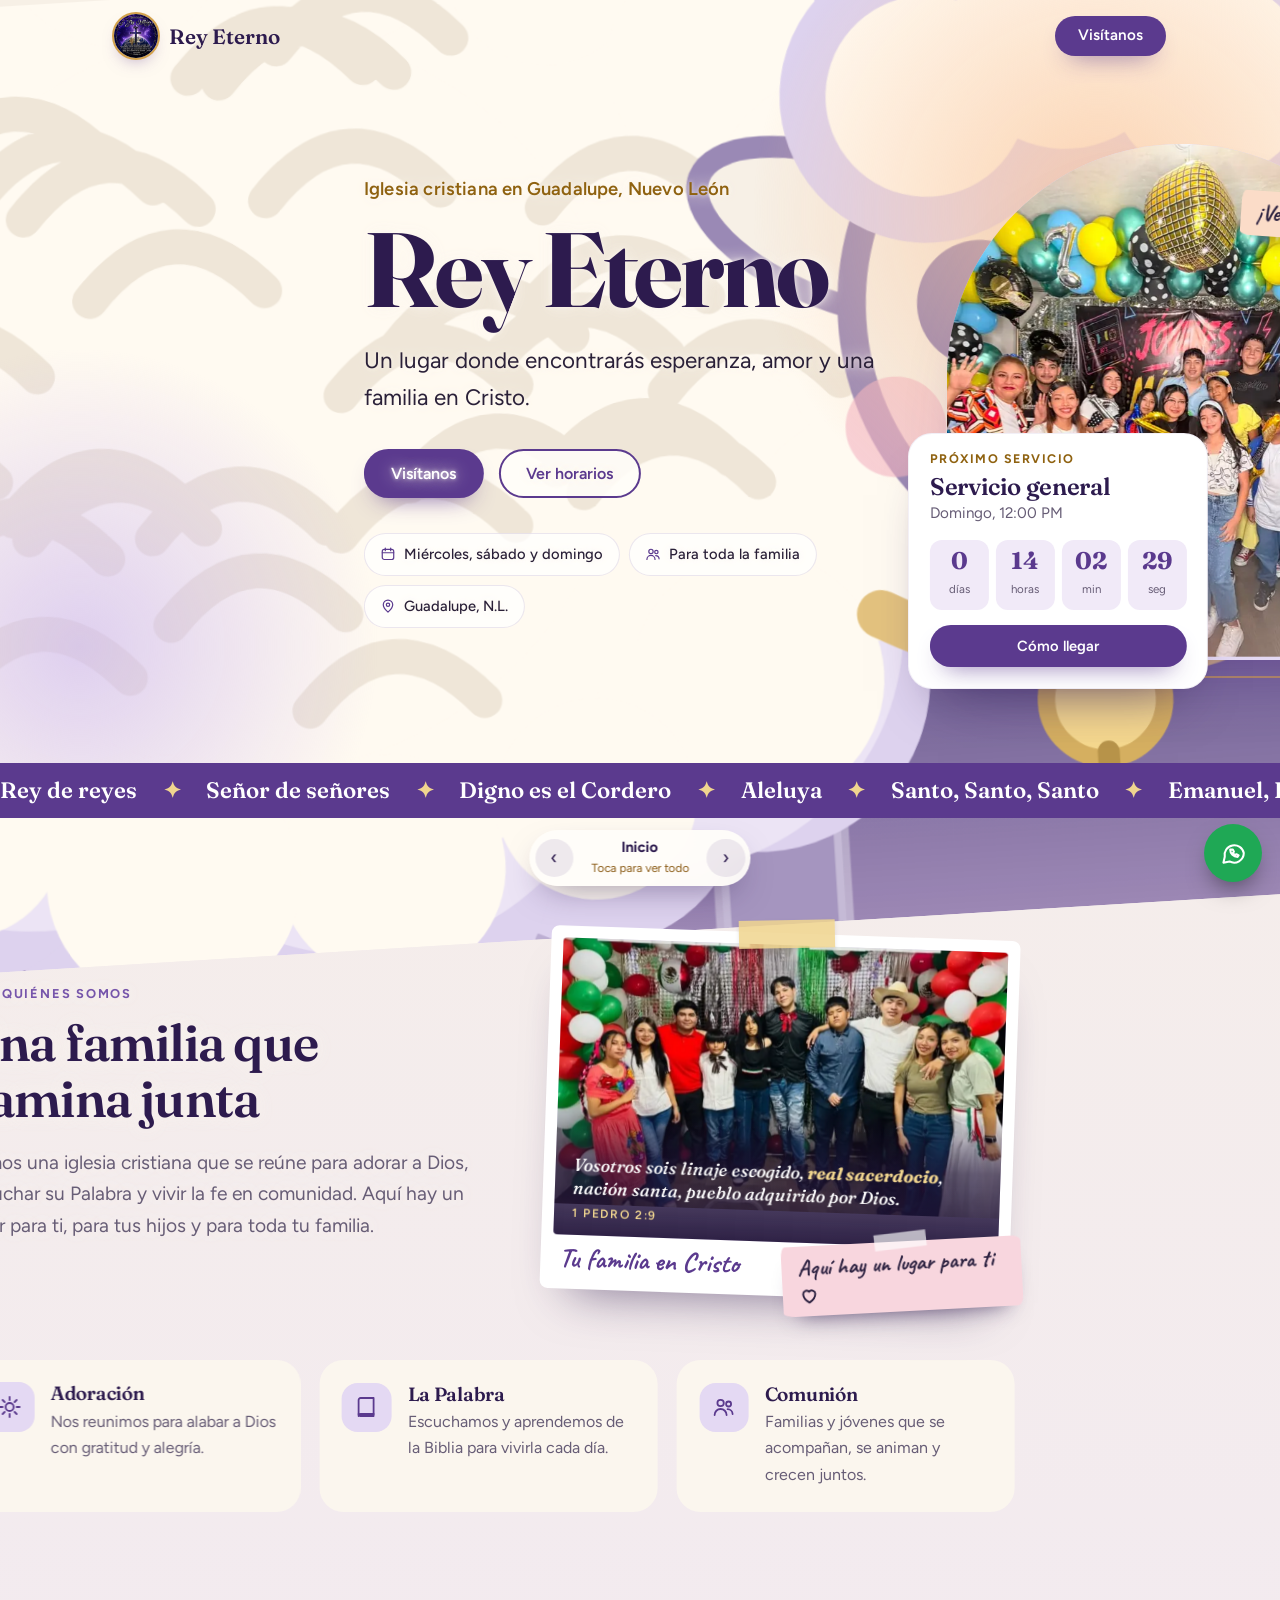
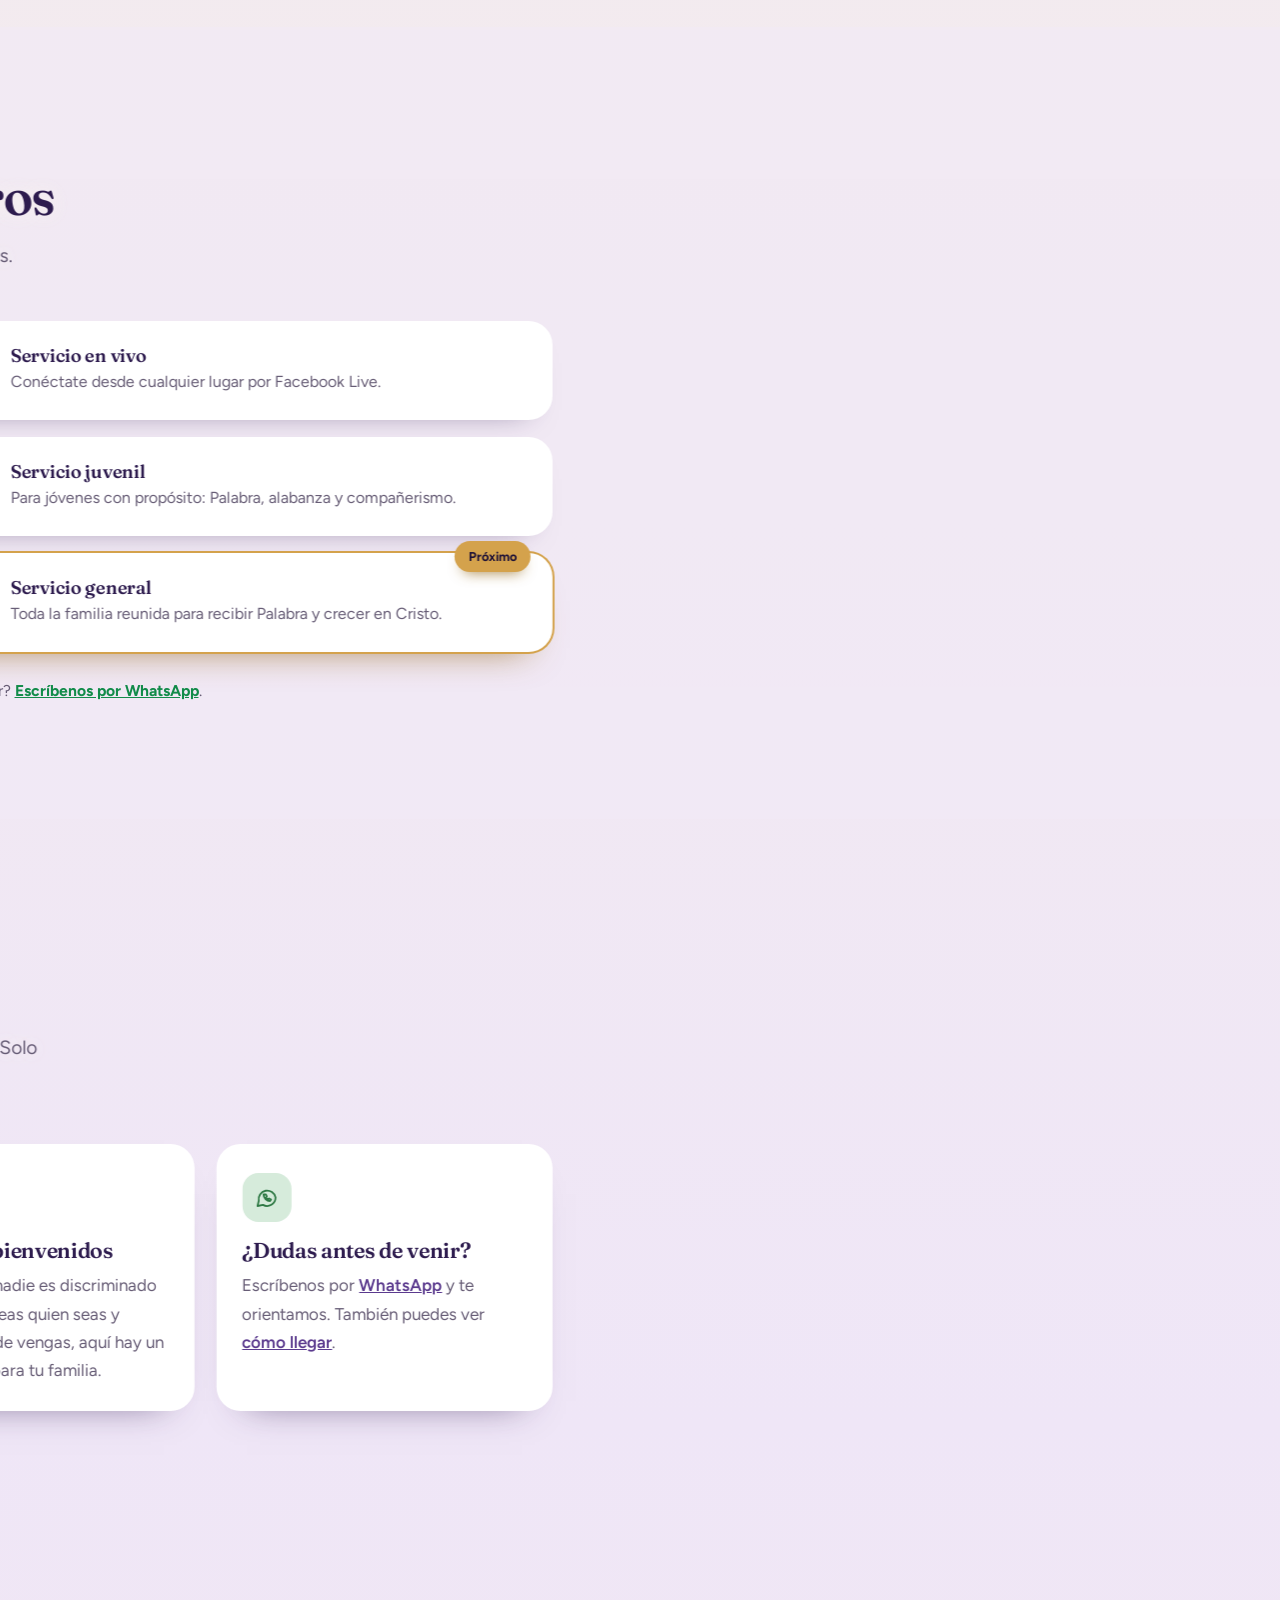
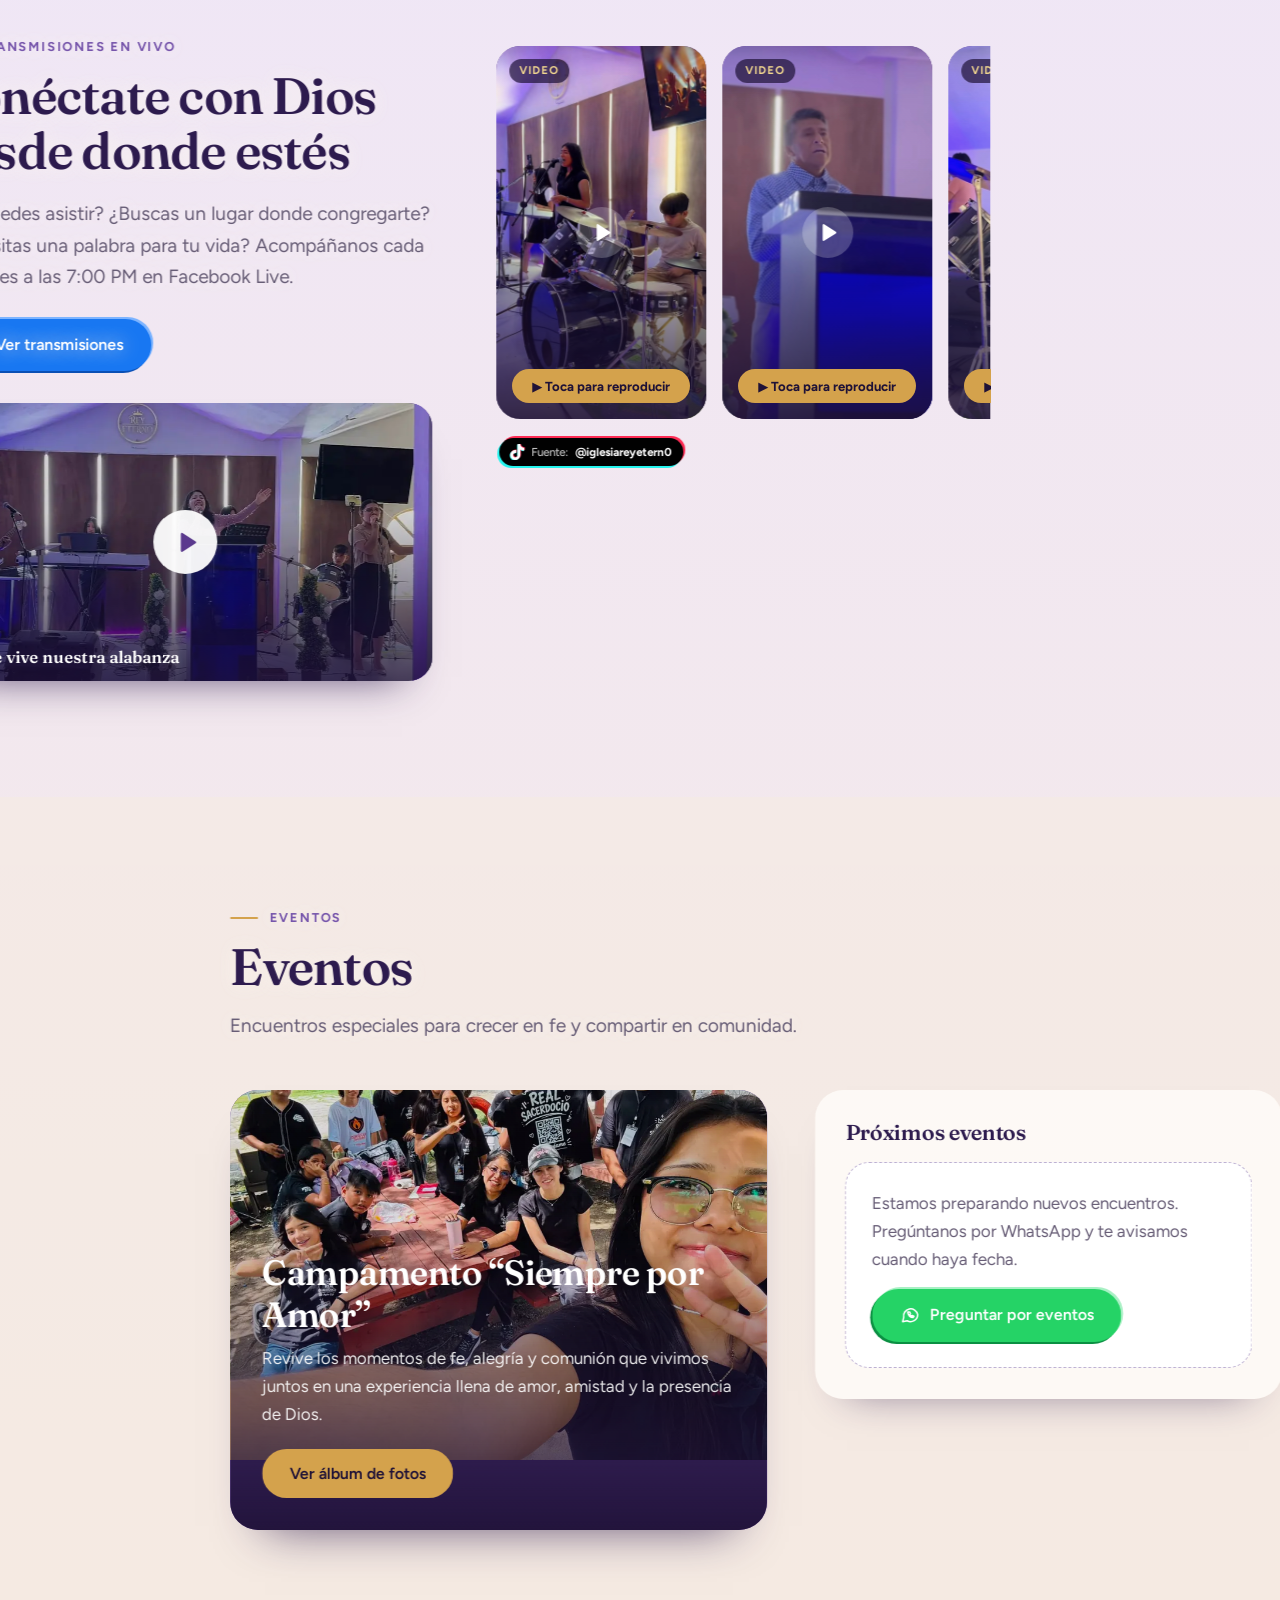
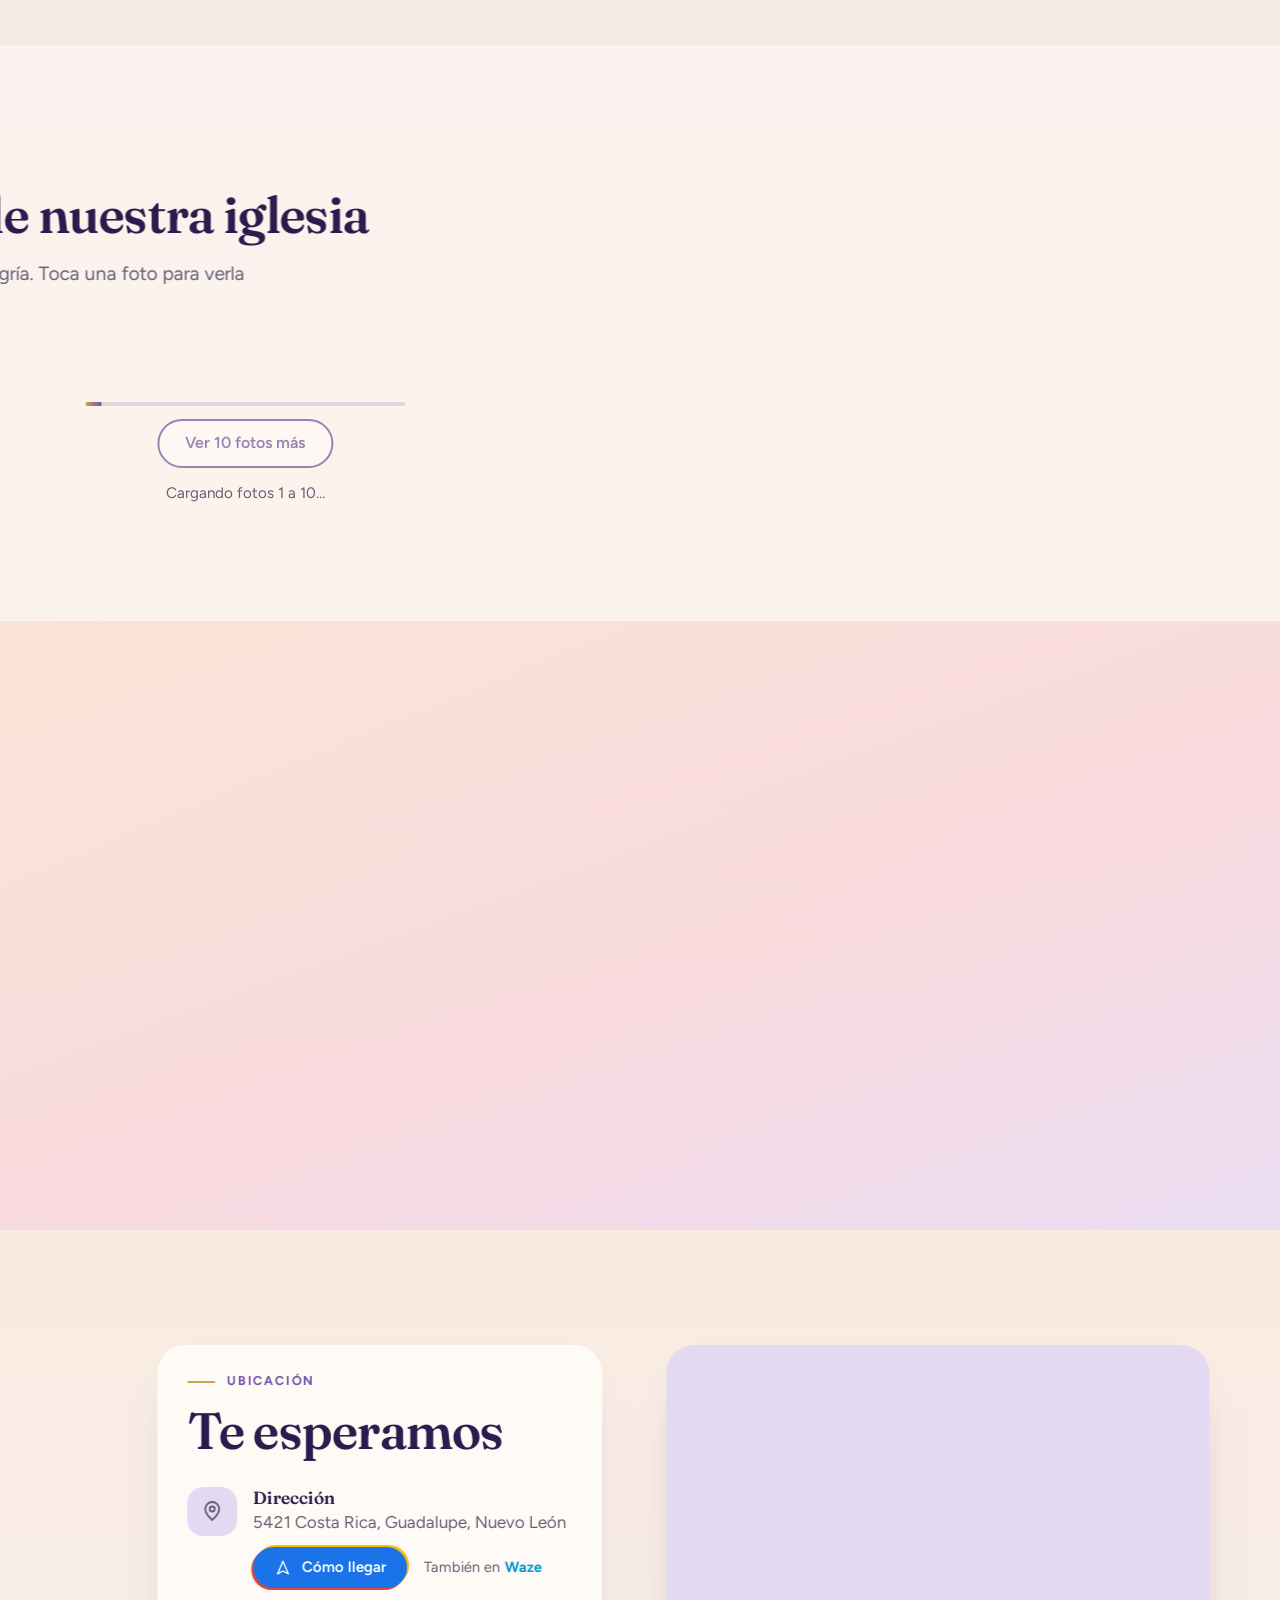
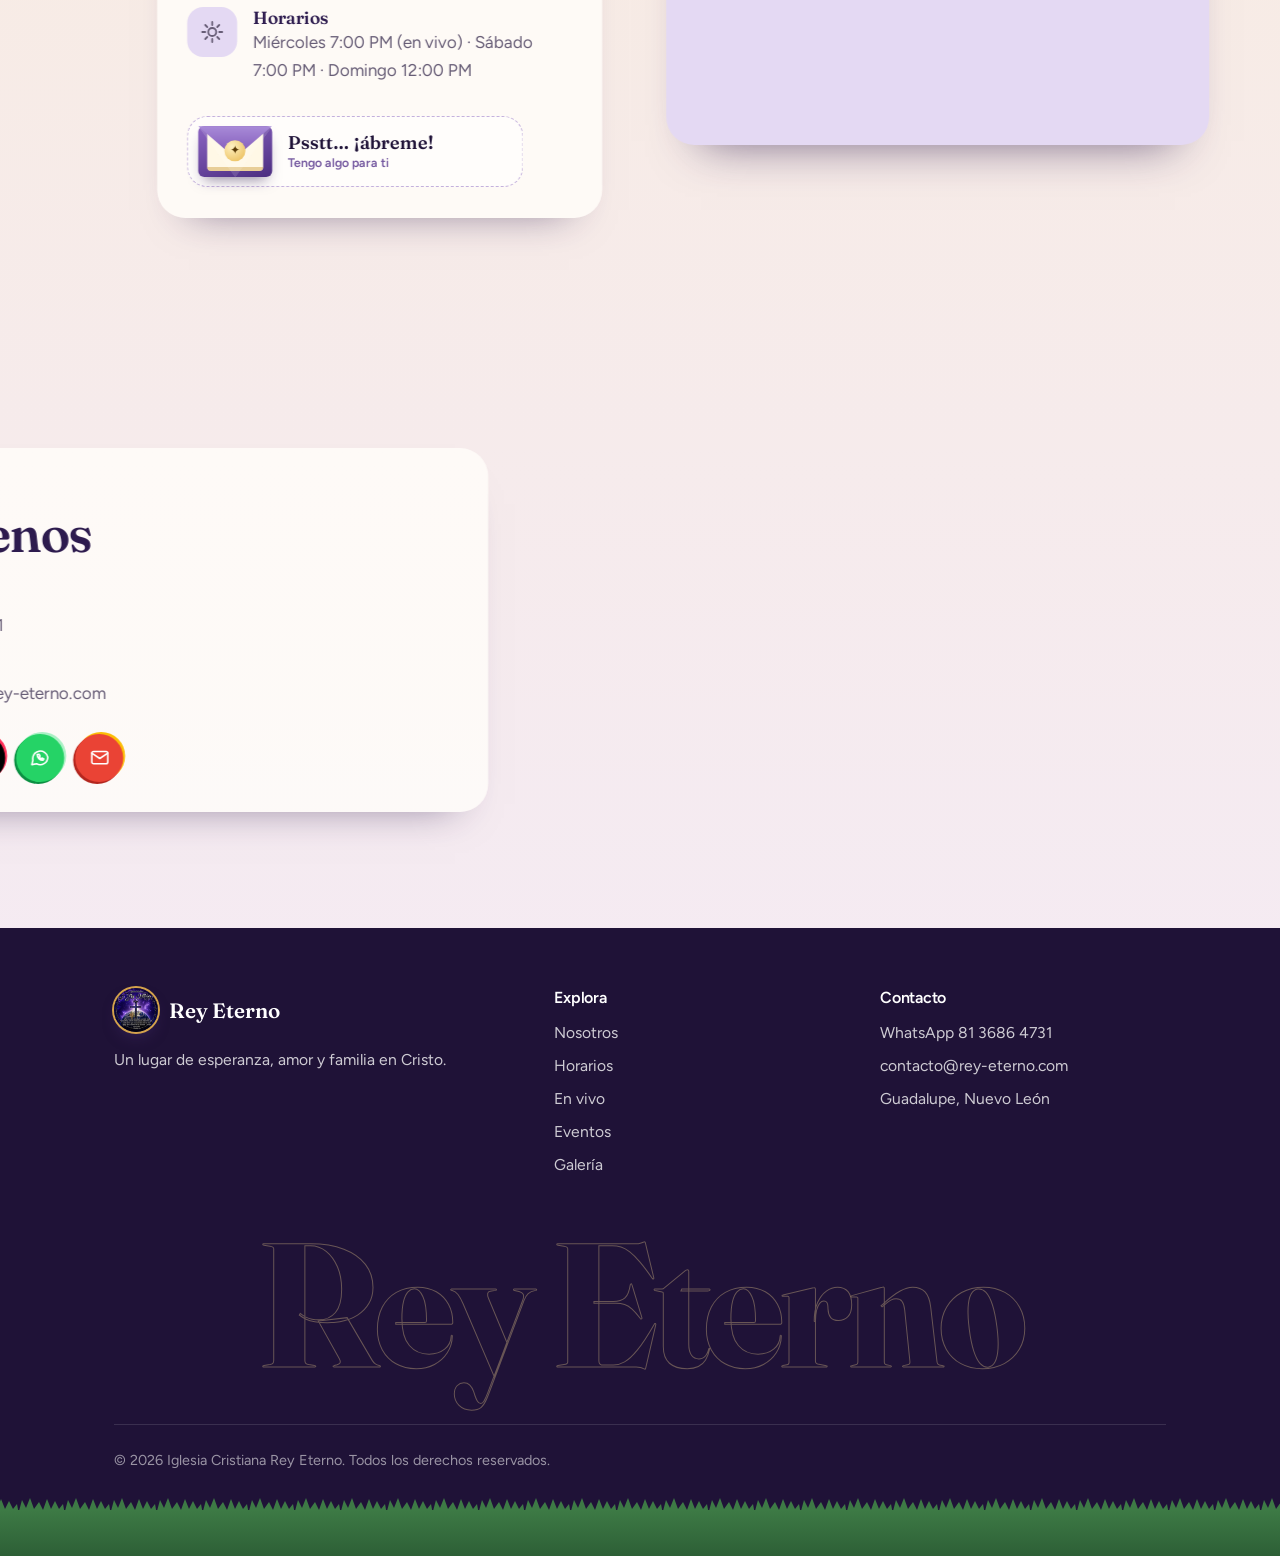
==== commit d0573aaa: "Add files via upload" ====
--- a/index.html
+++ b/index.html
@@ -972,7 +972,7 @@
 </style>
 <style id="sobre-css">
 .sobre-w{position:relative;margin-top:1.4rem}
-.sobre{display:flex;align-items:center;gap:1rem;width:100%;max-width:21rem;padding:.55rem .9rem .55rem .6rem;border:1.5px dashed rgba(122,82,181,.45);border-radius:20px;background:rgba(255,255,255,.55);cursor:pointer;text-align:left;font:inherit;color:inherit;-webkit-tap-highlight-color:transparent;transition:background .2s,transform .2s}
+.sobre{touch-action:manipulation;display:flex;align-items:center;gap:1rem;width:100%;max-width:21rem;padding:.55rem .9rem .55rem .6rem;border:1.5px dashed rgba(122,82,181,.45);border-radius:20px;background:rgba(255,255,255,.55);cursor:pointer;text-align:left;font:inherit;color:inherit;-webkit-tap-highlight-color:transparent;transition:background .2s,transform .2s}
 .sobre:hover{background:rgba(255,255,255,.85)}
 .sobre:active{transform:scale(.98)}
 .sobre:focus-visible{outline:3px solid var(--oro);outline-offset:3px}
@@ -991,21 +991,21 @@
 .sobre.abierto .sobre-solapa{transform:rotateX(180deg);z-index:0}
 .sobre.abierto .sobre-mini{transform:translateY(-34%)}
 .sobre.abierto .sobre-sello{opacity:0;scale:.3}
-.sobre-carta{position:fixed;inset:0;z-index:2000;display:grid;place-items:center;padding:1rem;background:rgba(20,10,40,.66);-webkit-backdrop-filter:blur(5px);backdrop-filter:blur(5px);opacity:0;visibility:hidden;transition:opacity .4s,visibility 0s .4s;perspective:900px}
-.sobre-carta.abierta{opacity:1;visibility:visible;transition:opacity .4s}
+.sobre-carta{position:fixed;inset:0;z-index:2000;display:grid;place-items:center;padding:1rem;background:rgba(20,10,40,.78);opacity:0;visibility:hidden;transition:opacity .25s,visibility 0s .25s}
+.sobre-carta.abierta{opacity:1;visibility:visible;transition:opacity .25s}
 .sobre-in{position:relative;width:min(100%,25rem);padding-top:1.7rem}
-.sobre-in .inv2{position:relative;color:#fff;text-align:center;background:radial-gradient(120% 90% at 50% 0%,#7655ab,#2d1b4e 72%);margin:0;max-height:calc(100dvh - 4.5rem);overflow-y:auto;padding:2.8rem 1.3rem 1.3rem;isolation:isolate;border-radius:30px;box-shadow:0 34px 54px -30px rgba(45,27,78,.95),inset 0 0 0 1.5px rgba(240,213,143,.75);opacity:0;transform:translateY(54px) scale(.86) rotateX(28deg);transition:opacity .8s .15s,transform 1.1s cubic-bezier(.2,.9,.25,1.12) .15s}
-.inv2::before{content:"";position:absolute;inset:-70%;z-index:-1;pointer-events:none;background:repeating-conic-gradient(rgba(240,213,143,.17) 0 8deg,transparent 8deg 18deg);-webkit-mask:radial-gradient(circle at 50% 50%,#000 0,transparent 42%);mask:radial-gradient(circle at 50% 50%,#000 0,transparent 42%);animation:sobre-rayos 50s linear infinite}
+.sobre-in .inv2{position:relative;color:#fff;text-align:center;background:radial-gradient(120% 90% at 50% 0%,#7655ab,#2d1b4e 72%);margin:0;max-height:calc(100dvh - 4.5rem);overflow-y:auto;padding:2.8rem 1.3rem 1.3rem;isolation:isolate;border-radius:30px;box-shadow:0 34px 54px -30px rgba(45,27,78,.95),inset 0 0 0 1.5px rgba(240,213,143,.75);opacity:0;transform:translateY(40px) scale(.9);will-change:transform,opacity;transition:opacity .3s,transform .5s cubic-bezier(.2,.9,.25,1.1)}
+.inv2::before{content:"";position:absolute;inset:-45%;will-change:transform;z-index:-1;pointer-events:none;background:repeating-conic-gradient(rgba(240,213,143,.17) 0 8deg,transparent 8deg 18deg);-webkit-mask:radial-gradient(circle at 50% 50%,#000 0,transparent 42%);mask:radial-gradient(circle at 50% 50%,#000 0,transparent 42%);animation:sobre-rayos 60s linear infinite}
 @keyframes sobre-rayos{to{transform:rotate(360deg)}}
 @keyframes sobre-brillo{0%,100%{box-shadow:0 34px 54px -30px rgba(45,27,78,.95),inset 0 0 0 1.5px rgba(240,213,143,.75),0 0 0 rgba(240,213,143,0)}50%{box-shadow:0 34px 54px -30px rgba(45,27,78,.95),inset 0 0 0 1.5px rgba(240,213,143,1),0 0 34px rgba(240,213,143,.5)}}
 @keyframes sobre-onda{from{opacity:.9;transform:scale(1)}to{opacity:0;transform:scale(1.9)}}
 @keyframes sobre-tit{0%{background-position:100% 0}60%,100%{background-position:0 0}}
-.sobre-carta.abierta .inv2{opacity:1;transform:none;animation:sobre-brillo 3.2s ease-in-out 1.4s infinite}
-.sobre-carta.abierta .inv2 h3{background:linear-gradient(100deg,#fff 38%,#f0d58f 50%,#fff 62%) 100% 0/260% 100%;-webkit-background-clip:text;background-clip:text;color:transparent;animation:sobre-tit 4.5s ease-in-out 1s infinite}
-.inv2-sello{position:absolute;left:50%;top:0;translate:-50% 0;z-index:3;width:3.4rem;height:3.4rem;border-radius:50%;display:grid;place-items:center;font-size:1.5rem;color:#5a3a06;background:radial-gradient(circle at 35% 30%,#fff1c2,#e9b94f 60%,#c4902f);box-shadow:0 8px 18px -6px rgba(0,0,0,.5);scale:0;rotate:-200deg;transition:scale .8s cubic-bezier(.3,1.7,.5,1) .6s,rotate .9s ease .6s}
+.sobre-carta.abierta .inv2{opacity:1;transform:none}
+.sobre-carta.abierta .inv2 h3{background:linear-gradient(100deg,#fff 38%,#f0d58f 50%,#fff 62%) 100% 0/260% 100%;-webkit-background-clip:text;background-clip:text;color:transparent;animation:sobre-tit 4.5s ease-in-out .6s infinite}
+.inv2-sello{position:absolute;left:50%;top:0;translate:-50% 0;z-index:3;width:3.4rem;height:3.4rem;border-radius:50%;display:grid;place-items:center;font-size:1.5rem;color:#5a3a06;background:radial-gradient(circle at 35% 30%,#fff1c2,#e9b94f 60%,#c4902f);box-shadow:0 8px 18px -6px rgba(0,0,0,.5);scale:0;rotate:-200deg;transition:scale .5s cubic-bezier(.3,1.7,.5,1) .25s,rotate .6s ease .25s}
 .inv2-sello::after{content:"";position:absolute;inset:0;border-radius:50%;border:2px solid #e9b94f;pointer-events:none;opacity:0}
 .sobre-carta.abierta .inv2-sello{scale:1;rotate:0deg}
-.sobre-carta.abierta .inv2-sello::after{animation:sobre-onda 2.2s ease-out 1.4s infinite}
+.sobre-carta.abierta .inv2-sello::after{animation:sobre-onda 2.2s ease-out .8s infinite}
 .inv2-x{position:absolute;right:.6rem;top:2.3rem;z-index:4;width:2.3rem;height:2.3rem;border-radius:50%;border:0;display:grid;place-items:center;font-size:1.05rem;line-height:1;color:#fff;background:rgba(255,255,255,.16);cursor:pointer;-webkit-tap-highlight-color:transparent;transition:background .2s,transform .2s}
 .inv2-x:hover{background:rgba(255,255,255,.3);transform:rotate(90deg)}
 .inv2-x:focus-visible{outline:3px solid var(--oro);outline-offset:2px}
@@ -1868,7 +1868,11 @@
     var im=$("img",b);
     if(v.t==="mp4"){
       $(".red",b).textContent="Video";
-      if(v.poster){if(v.fb)im.onerror=function(){im.onerror=null;im.src=v.fb};im.src=v.poster}else im.remove();
+      if(v.poster){
+        var cand=[String(v.src).replace(/\.[a-z0-9]+$/i,".webp"),v.poster];if(v.fb)cand.push(v.fb);
+        var ci=0;im.onerror=function(){ci++;if(ci<cand.length)im.src=cand[ci];else im.onerror=null};
+        im.src=cand[0];
+      }else im.remove();
       b.addEventListener("click",function(){
         var d=document.createElement("div");d.className="reel cargado";
         var vd=document.createElement("video");vd.src=v.src;vd.controls=true;vd.playsInline=true;vd.preload="auto";
@@ -2511,9 +2515,9 @@
     b.classList.add("abierto");c.classList.add("abierta");b.setAttribute("aria-expanded","true");
     T.textContent="¡Es para ti!";Sb.textContent="Toca para volver a verla";
     document.documentElement.style.overflow="hidden";
-    var r=b.getBoundingClientRect();chispas(r.left+40,r.top+r.height/2,8);
-    tm.push(setTimeout(function(){var q=caja.getBoundingClientRect();chispas(q.left+q.width/2,q.top+30,16)},650));
-    tm.push(setTimeout(function(){X.focus({preventScroll:true})},450));
+    var r=b.getBoundingClientRect();chispas(r.left+40,r.top+r.height/2,6);
+    tm.push(setTimeout(function(){var q=caja.getBoundingClientRect();chispas(q.left+q.width/2,q.top+30,10)},350));
+    tm.push(setTimeout(function(){X.focus({preventScroll:true})},300));
   }
   function cierra(){
     tm.forEach(clearTimeout);tm=[];
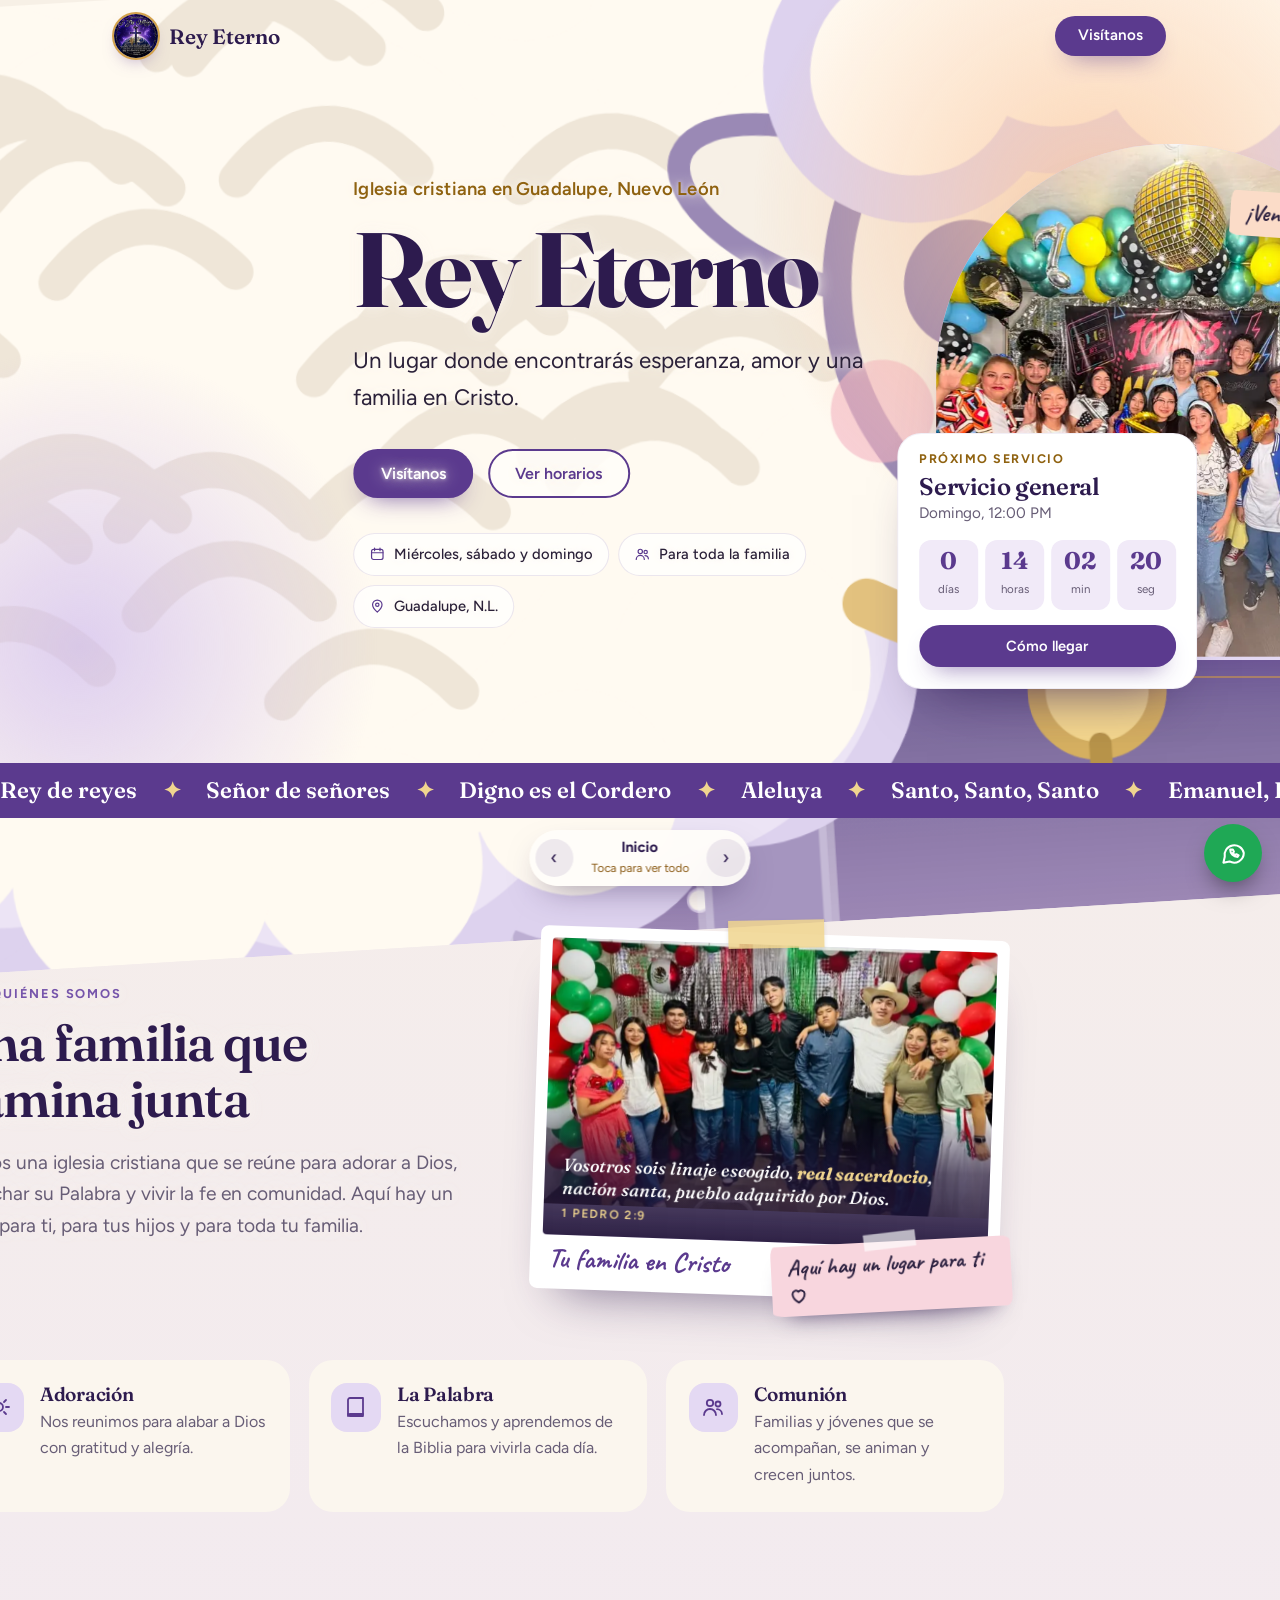
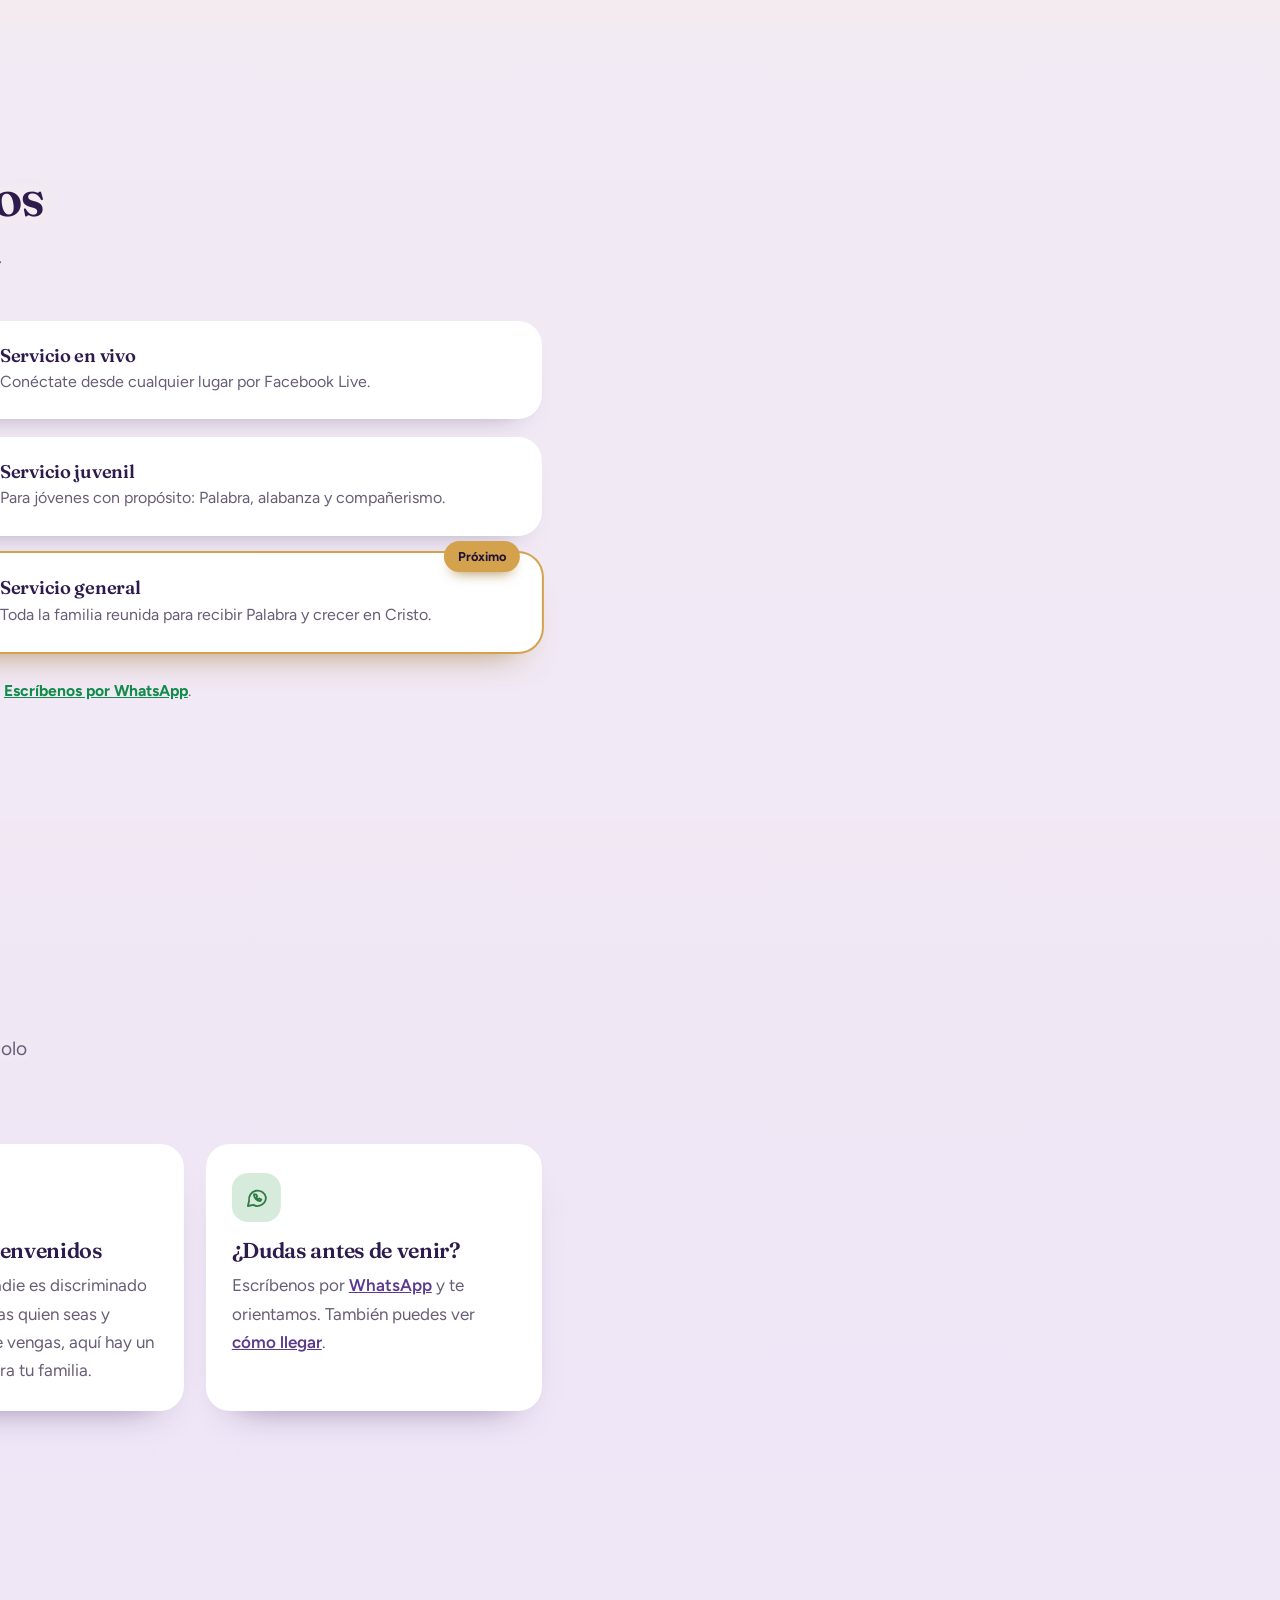
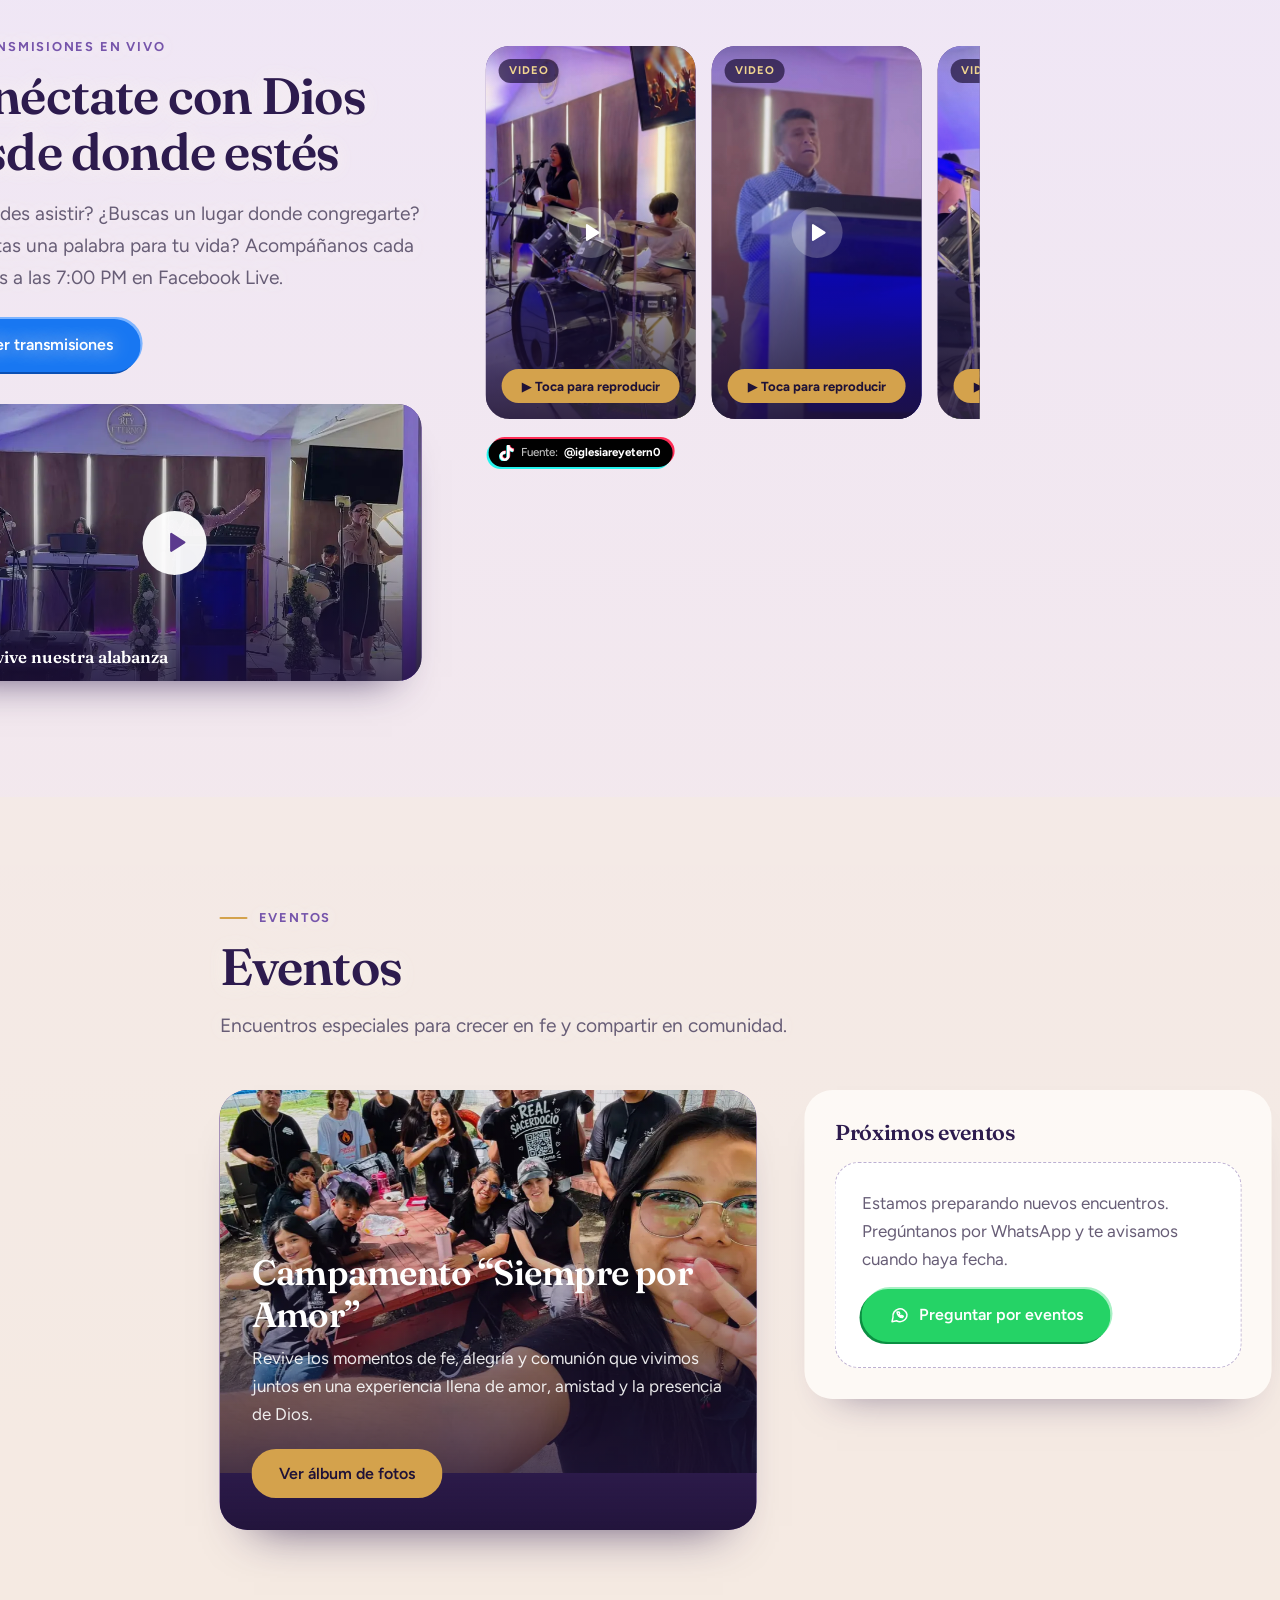
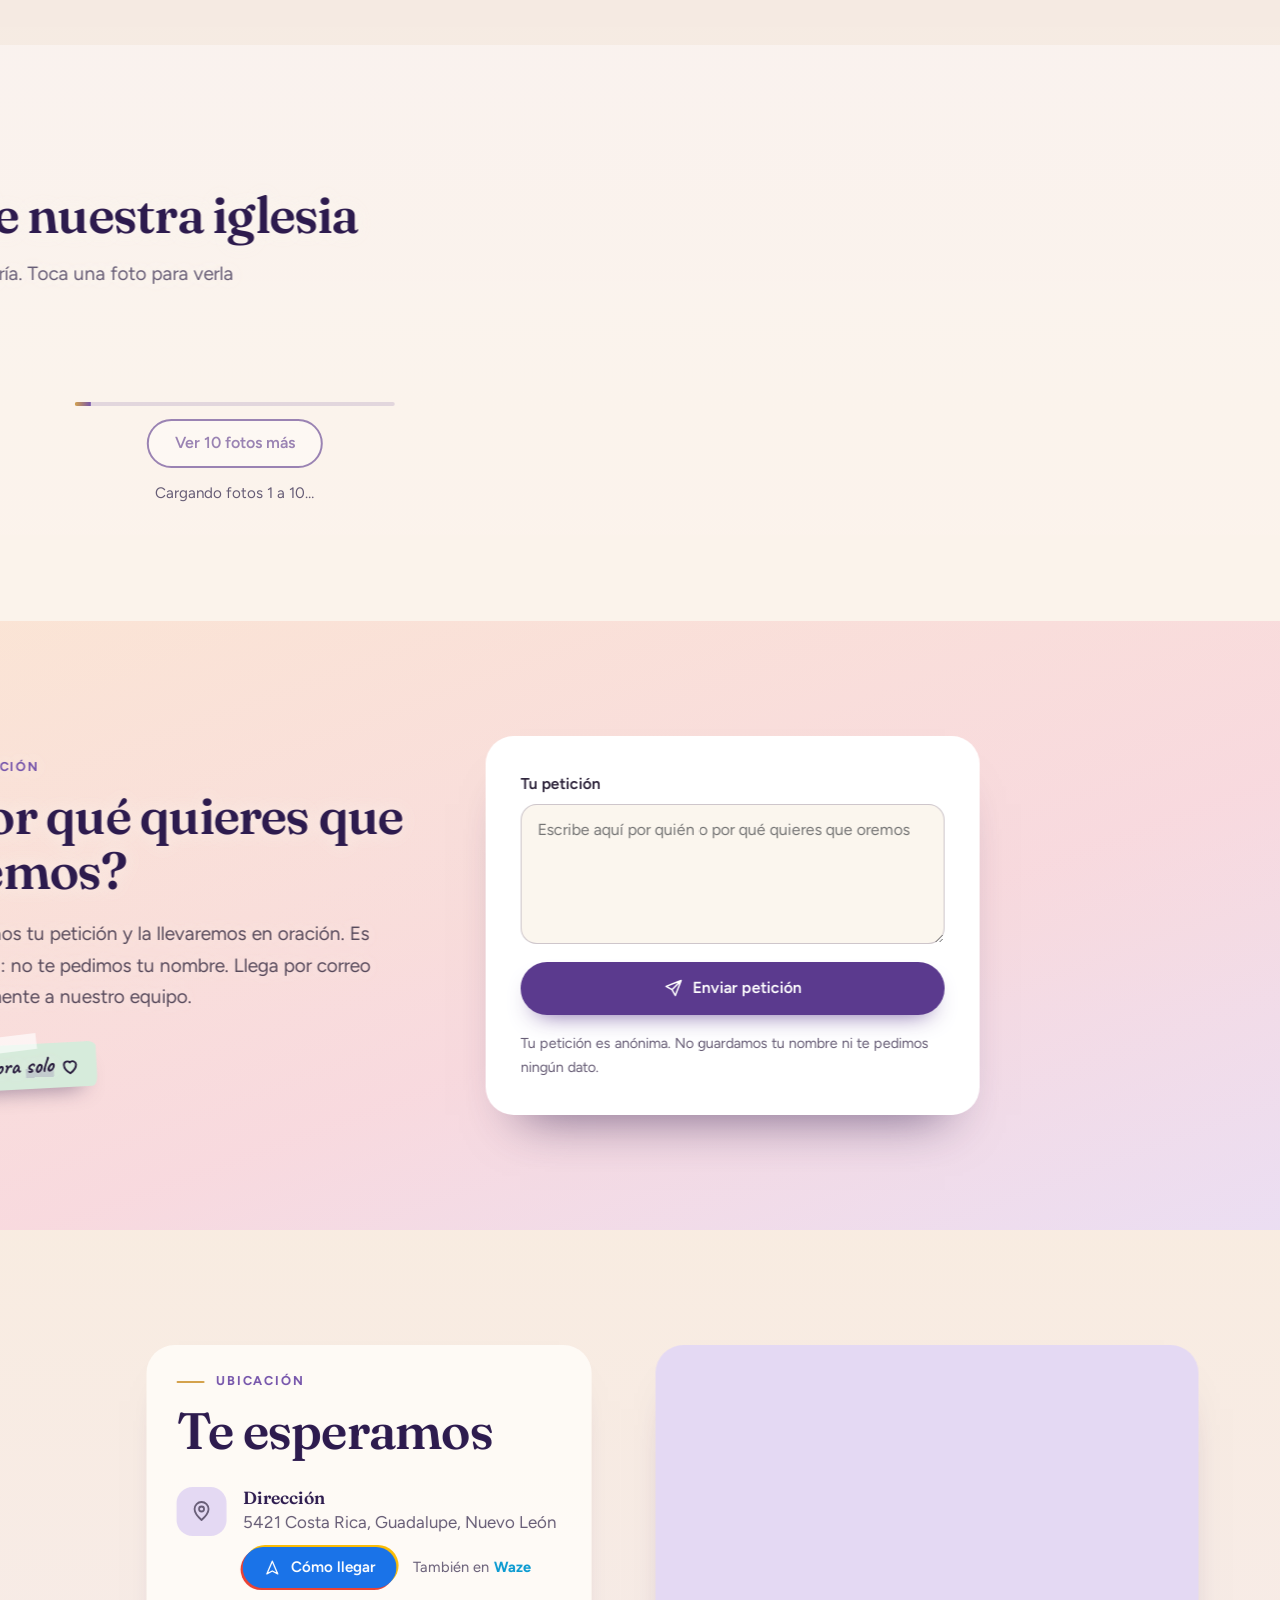
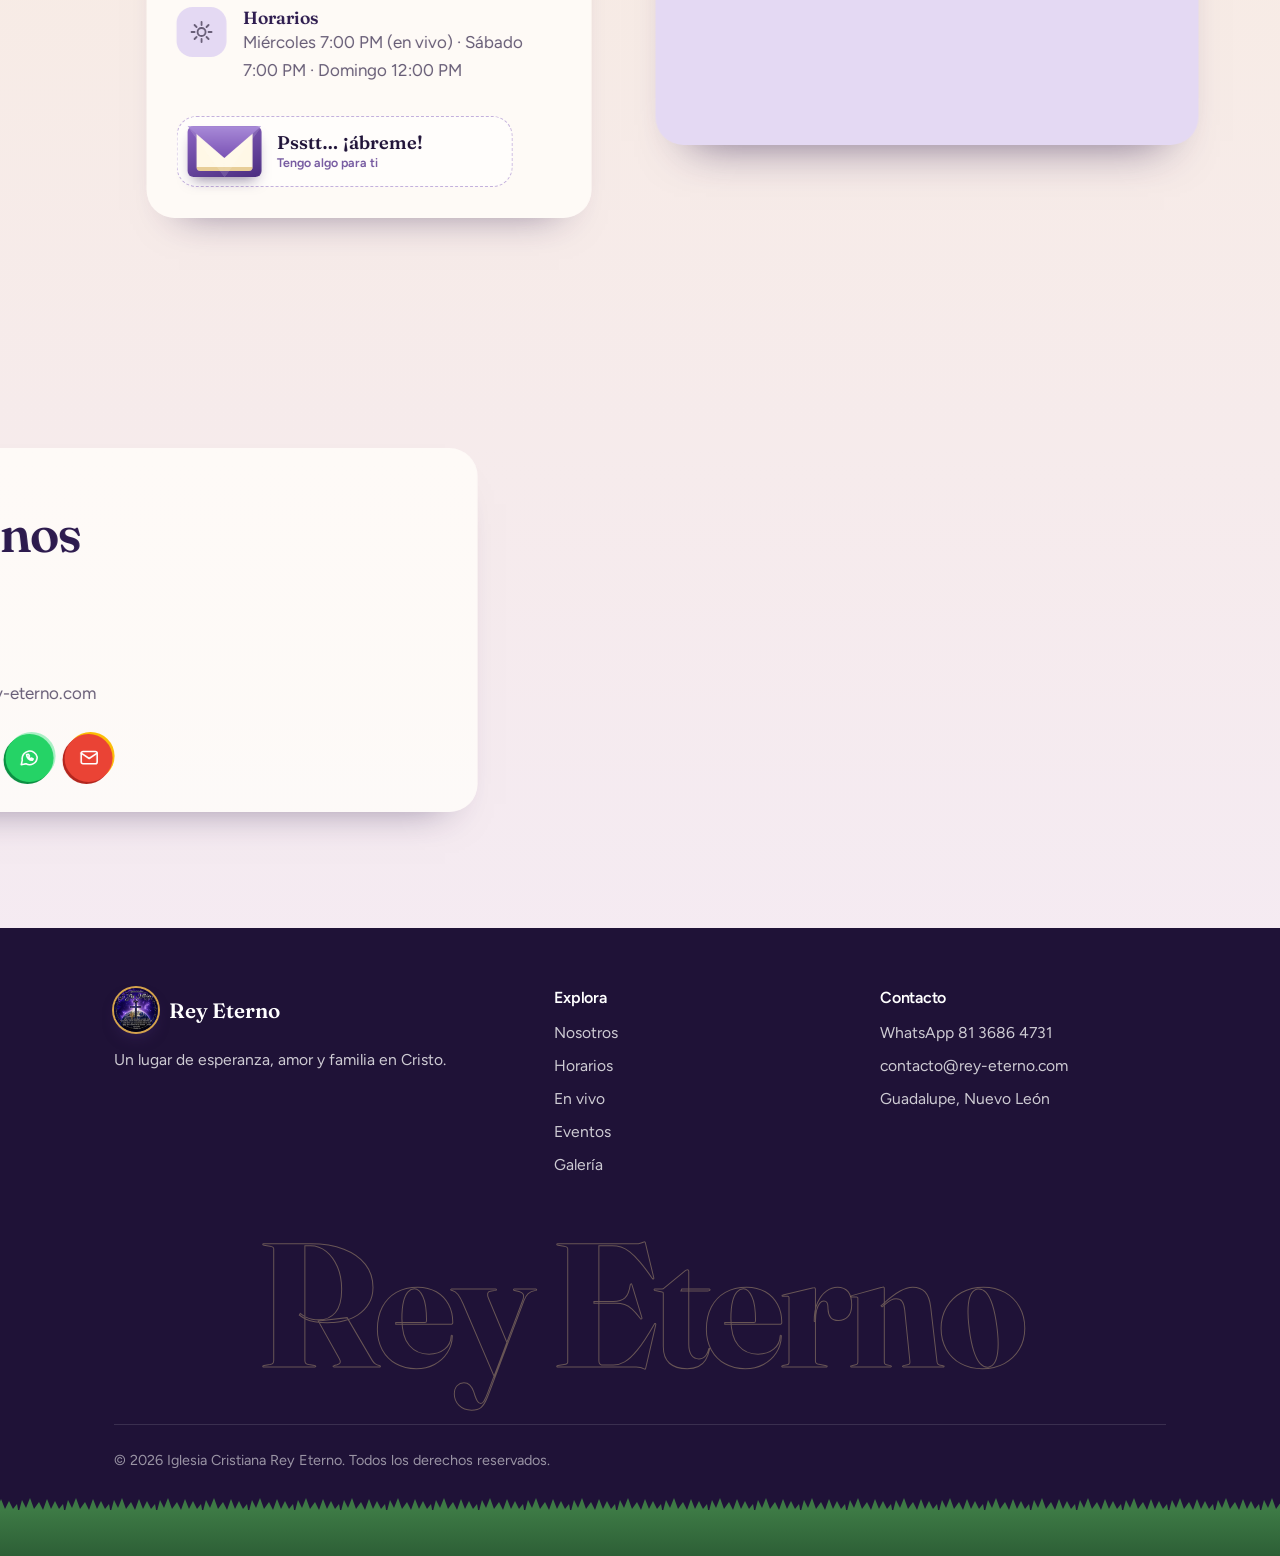
==== commit 398b80a1: "Add files via upload" ====
--- a/index.html
+++ b/index.html
@@ -994,7 +994,7 @@
 .sobre-carta{position:fixed;inset:0;z-index:2000;display:grid;place-items:center;padding:1rem;background:rgba(20,10,40,.78);opacity:0;visibility:hidden;transition:opacity .25s,visibility 0s .25s}
 .sobre-carta.abierta{opacity:1;visibility:visible;transition:opacity .25s}
 .sobre-in{position:relative;width:min(100%,25rem);padding-top:1.7rem}
-.sobre-in .inv2{position:relative;color:#fff;text-align:center;background:radial-gradient(120% 90% at 50% 0%,#7655ab,#2d1b4e 72%);margin:0;max-height:calc(100dvh - 4.5rem);overflow-y:auto;padding:2.8rem 1.3rem 1.3rem;isolation:isolate;border-radius:30px;box-shadow:0 34px 54px -30px rgba(45,27,78,.95),inset 0 0 0 1.5px rgba(240,213,143,.75);opacity:0;transform:translateY(40px) scale(.9);will-change:transform,opacity;transition:opacity .3s,transform .5s cubic-bezier(.2,.9,.25,1.1)}
+.sobre-in .inv2{position:relative;color:#fff;text-align:center;background:radial-gradient(120% 90% at 50% 0%,#7655ab,#2d1b4e 72%);margin:0;max-height:calc(100dvh - 4.5rem);overflow-y:auto;padding:2.8rem 1.3rem 1.3rem;isolation:isolate;border-radius:30px;box-shadow:0 34px 54px -30px rgba(45,27,78,.95),inset 0 0 0 1.5px rgba(240,213,143,.75);opacity:0;transform:translateY(40px) scale(.9);will-change:transform,opacity;transition:opacity .2s,transform .38s cubic-bezier(.2,.9,.25,1.1)}
 .inv2::before{content:"";position:absolute;inset:-45%;will-change:transform;z-index:-1;pointer-events:none;background:repeating-conic-gradient(rgba(240,213,143,.17) 0 8deg,transparent 8deg 18deg);-webkit-mask:radial-gradient(circle at 50% 50%,#000 0,transparent 42%);mask:radial-gradient(circle at 50% 50%,#000 0,transparent 42%);animation:sobre-rayos 60s linear infinite}
 @keyframes sobre-rayos{to{transform:rotate(360deg)}}
 @keyframes sobre-brillo{0%,100%{box-shadow:0 34px 54px -30px rgba(45,27,78,.95),inset 0 0 0 1.5px rgba(240,213,143,.75),0 0 0 rgba(240,213,143,0)}50%{box-shadow:0 34px 54px -30px rgba(45,27,78,.95),inset 0 0 0 1.5px rgba(240,213,143,1),0 0 34px rgba(240,213,143,.5)}}
@@ -1023,6 +1023,20 @@
 .inv2 .btn{display:flex;width:100%;justify-content:center}
 .sobre-chispa{z-index:2100;pointer-events:none;font-size:1rem;color:#e9b94f;will-change:transform,opacity}
 @media (prefers-reduced-motion:reduce){.sobre:not(.abierto) .sobre-cuerpo{animation:none}.sobre-carta,.sobre-in .inv2,.sobre-mini,.sobre-solapa,.inv2-sello{transition:none}.inv2::before,.sobre-carta.abierta .inv2,.sobre-carta.abierta .inv2 h3,.inv2-sello::after{animation:none!important}}
+</style>
+<style id="lite-css">
+@media (max-width:820px),(pointer:coarse){
+  *,*::before,*::after{-webkit-backdrop-filter:none!important;backdrop-filter:none!important}
+  .top{background:rgba(251,246,238,.96)}
+  .n-texto,.env-texto,.o-texto{background:rgba(255,253,249,.95)}
+  .proximo{background:rgba(255,255,255,.96)}
+  .fila{background:#fff}
+  @keyframes m4-t{from{opacity:0;transform:translate3d(0,14px,0)}to{opacity:1;transform:none}}
+  @keyframes m4-in{from{opacity:0;transform:scale(.6) translateY(24px)}to{opacity:1;transform:none}}
+  #intro.sale{filter:none}
+}
+html.sobre-abierto #polvo{visibility:hidden}
+.sobre-in .inv2{contain:paint}
 </style>
 </head>
 <body>
@@ -1288,10 +1302,10 @@
         </ul>
         <div class="sobre-w" id="sobreW">
           <button type="button" class="sobre" id="sobre" aria-expanded="false" aria-controls="sobreCarta">
-            <span class="sobre-cuerpo" aria-hidden="true"><span class="sobre-mini"></span><span class="sobre-solapa"></span><span class="sobre-sello">✦</span></span>
+            <span class="sobre-cuerpo" aria-hidden="true"><span class="sobre-mini"></span><span class="sobre-solapa"></span></span>
             <span class="sobre-txt"><b id="sobreT">Psstt… ¡ábreme!</b><small id="sobreS">Tengo algo para ti</small></span>
           </button>
-          <div class="sobre-carta" id="sobreCarta" role="dialog" aria-modal="true" aria-label="Invitación especial"><div class="sobre-in"><span class="inv2-sello" aria-hidden="true">✦</span><div class="inv2"><button type="button" class="inv2-x" id="sobreX" aria-label="Cerrar invitación">✕</button>
+          <div class="sobre-carta" id="sobreCarta" role="dialog" aria-modal="true" aria-label="Invitación especial"><div class="sobre-in"><div class="inv2"><button type="button" class="inv2-x" id="sobreX" aria-label="Cerrar invitación">✕</button>
             <p class="inv2-mini">Una invitación especial</p>
             <h3>Estás invitado</h3>
             <p class="inv2-txt">Hay un lugar guardado para ti y para tu familia. Ven como estás, aquí nadie es un extraño.</p>
@@ -2389,7 +2403,7 @@
   function mira(x,y){if(!cab||reduce)return;var r=cab.getBoundingClientRect(),cx=r.left+r.width*.62,cy=r.top+r.height*.4,dx=x-cx,dy=y-cy,m=Math.hypot(dx,dy)||1,k=Math.min(1,m/300)*1.3;
     pup.forEach(function(e){e.style.transform="translate("+(dx/m*k).toFixed(2)+"px,"+(dy/m*k).toFixed(2)+"px)"})}
   addEventListener("pointermove",function(e){mira(e.clientX,e.clientY)},{passive:true});
-  addEventListener("scroll",function(){mira(innerWidth/2,innerHeight)},{passive:true});
+  var mP=false;addEventListener("scroll",function(){if(mP)return;mP=true;requestAnimationFrame(function(){mP=false;mira(innerWidth/2,innerHeight)})},{passive:true});
   var AC;function bala(){try{AC=AC||new(window.AudioContext||window.webkitAudioContext)();var t=AC.currentTime,o=AC.createOscillator(),l=AC.createOscillator(),lg=AC.createGain(),g=AC.createGain(),f=AC.createBiquadFilter();
     o.type="sawtooth";o.frequency.setValueAtTime(420,t);o.frequency.linearRampToValueAtTime(300,t+.8);l.frequency.value=26;lg.gain.value=40;l.connect(lg);lg.connect(o.frequency);
     f.type="bandpass";f.frequency.value=900;f.Q.value=1.2;g.gain.setValueAtTime(0,t);g.gain.linearRampToValueAtTime(.18,t+.08);g.gain.linearRampToValueAtTime(0,t+.85);
@@ -2410,7 +2424,7 @@
     var S='<svg viewBox="0 0 64 44"><g fill="#fffaf1" stroke="#b9a3e0" stroke-width="2"><circle cx="20" cy="19" r="11"/><circle cx="31" cy="15" r="11"/><circle cx="41" cy="21" r="10"/><circle cx="15" cy="25" r="8"/></g><g stroke="#8a74b8" stroke-width="3.2" stroke-linecap="round"><path class="pt" d="M20 31v9"/><path class="pt" d="M30 32v9"/><path class="pt" d="M39 31v9"/></g><ellipse cx="52" cy="23" rx="7" ry="8.5" fill="#ead7c9" stroke="#b9a3e0" stroke-width="2"/><circle cx="54" cy="21" r="1.4" fill="#2d1b4e"/></svg>';
     [[8,34,0],[30,26,-9],[52,38,-17],[70,30,-4],[86,42,-22]].forEach(function(a){var e=document.createElement("div");e.className="rb";e.style.top=a[0]+"%";e.style.setProperty("--t",a[1]+"s");e.style.setProperty("--d",a[2]+"s");e.innerHTML=S;rb.appendChild(e)});
     ga.insertBefore(rb,ga.firstChild);
-    addEventListener("scroll",function(){var r=ga.getBoundingClientRect(),q=1-(r.top+r.height*.3)/(innerHeight+r.height*.3);rb.style.setProperty("--p",Math.max(0,Math.min(1,q)).toFixed(2))},{passive:true})}
+    var gP=false;addEventListener("scroll",function(){if(gP)return;gP=true;requestAnimationFrame(function(){gP=false;var r=ga.getBoundingClientRect();if(r.bottom<-200||r.top>innerHeight+200)return;var q=1-(r.top+r.height*.3)/(innerHeight+r.height*.3);rb.style.setProperty("--p",Math.max(0,Math.min(1,q)).toFixed(2))})},{passive:true})}
 })();
 </script>
 <script id="movil3-js">
@@ -2464,12 +2478,13 @@
     d.addEventListener("click",fin);setTimeout(fin,2400)}}catch(e){}
   /* Polvo de luz dorado con profundidad */
   var cv=document.createElement("canvas");cv.id="polvo";cv.setAttribute("aria-hidden","true");B.appendChild(cv);
-  var cx=cv.getContext("2d"),W,H,P=[],N=34,last=scrollY;
-  function size(){var r=Math.min(devicePixelRatio||1,2);W=innerWidth;H=innerHeight;cv.width=W*r;cv.height=H*r;cx.setTransform(r,0,0,r,0,0)}
+  var cx=cv.getContext("2d"),W,H,P=[],N=16,last=scrollY,fr=0;
+  function size(){var r=1;W=innerWidth;H=innerHeight;cv.width=W*r;cv.height=H*r;cx.setTransform(r,0,0,r,0,0)}
   size();addEventListener("resize",size);
   for(var i=0;i<N;i++)P.push({x:Math.random()*W,y:Math.random()*H,r:.8+Math.random()*2.2,v:.15+Math.random()*.45,f:Math.random()*6.28,z:.3+Math.random()});
   function frame(t){
-    if(!document.hidden){
+    fr++;
+    if(!document.hidden&&(fr&1)&&!document.documentElement.classList.contains("sobre-abierto")){
       cx.clearRect(0,0,W,H);var ds=scrollY-last;last=scrollY;
       for(var i=0;i<N;i++){var p=P[i];p.y-=p.v+ds*p.z*.35;p.x+=Math.sin(t/1500+p.f)*.25;
         if(p.y<-12){p.y=H+12;p.x=Math.random()*W}else if(p.y>H+12){p.y=-12;p.x=Math.random()*W}
@@ -2514,7 +2529,7 @@
   function abre(){
     b.classList.add("abierto");c.classList.add("abierta");b.setAttribute("aria-expanded","true");
     T.textContent="¡Es para ti!";Sb.textContent="Toca para volver a verla";
-    document.documentElement.style.overflow="hidden";
+    document.documentElement.style.overflow="hidden";document.documentElement.classList.add("sobre-abierto");
     var r=b.getBoundingClientRect();chispas(r.left+40,r.top+r.height/2,6);
     tm.push(setTimeout(function(){var q=caja.getBoundingClientRect();chispas(q.left+q.width/2,q.top+30,10)},350));
     tm.push(setTimeout(function(){X.focus({preventScroll:true})},300));
@@ -2523,7 +2538,7 @@
     tm.forEach(clearTimeout);tm=[];
     b.classList.remove("abierto");c.classList.remove("abierta");b.setAttribute("aria-expanded","false");
     T.textContent="Psstt… ¡ábreme!";Sb.textContent="Tengo algo para ti";
-    document.documentElement.style.overflow="";
+    document.documentElement.style.overflow="";document.documentElement.classList.remove("sobre-abierto");
     b.focus({preventScroll:true});
   }
   b.addEventListener("click",function(){c.classList.contains("abierta")?cierra():abre()});
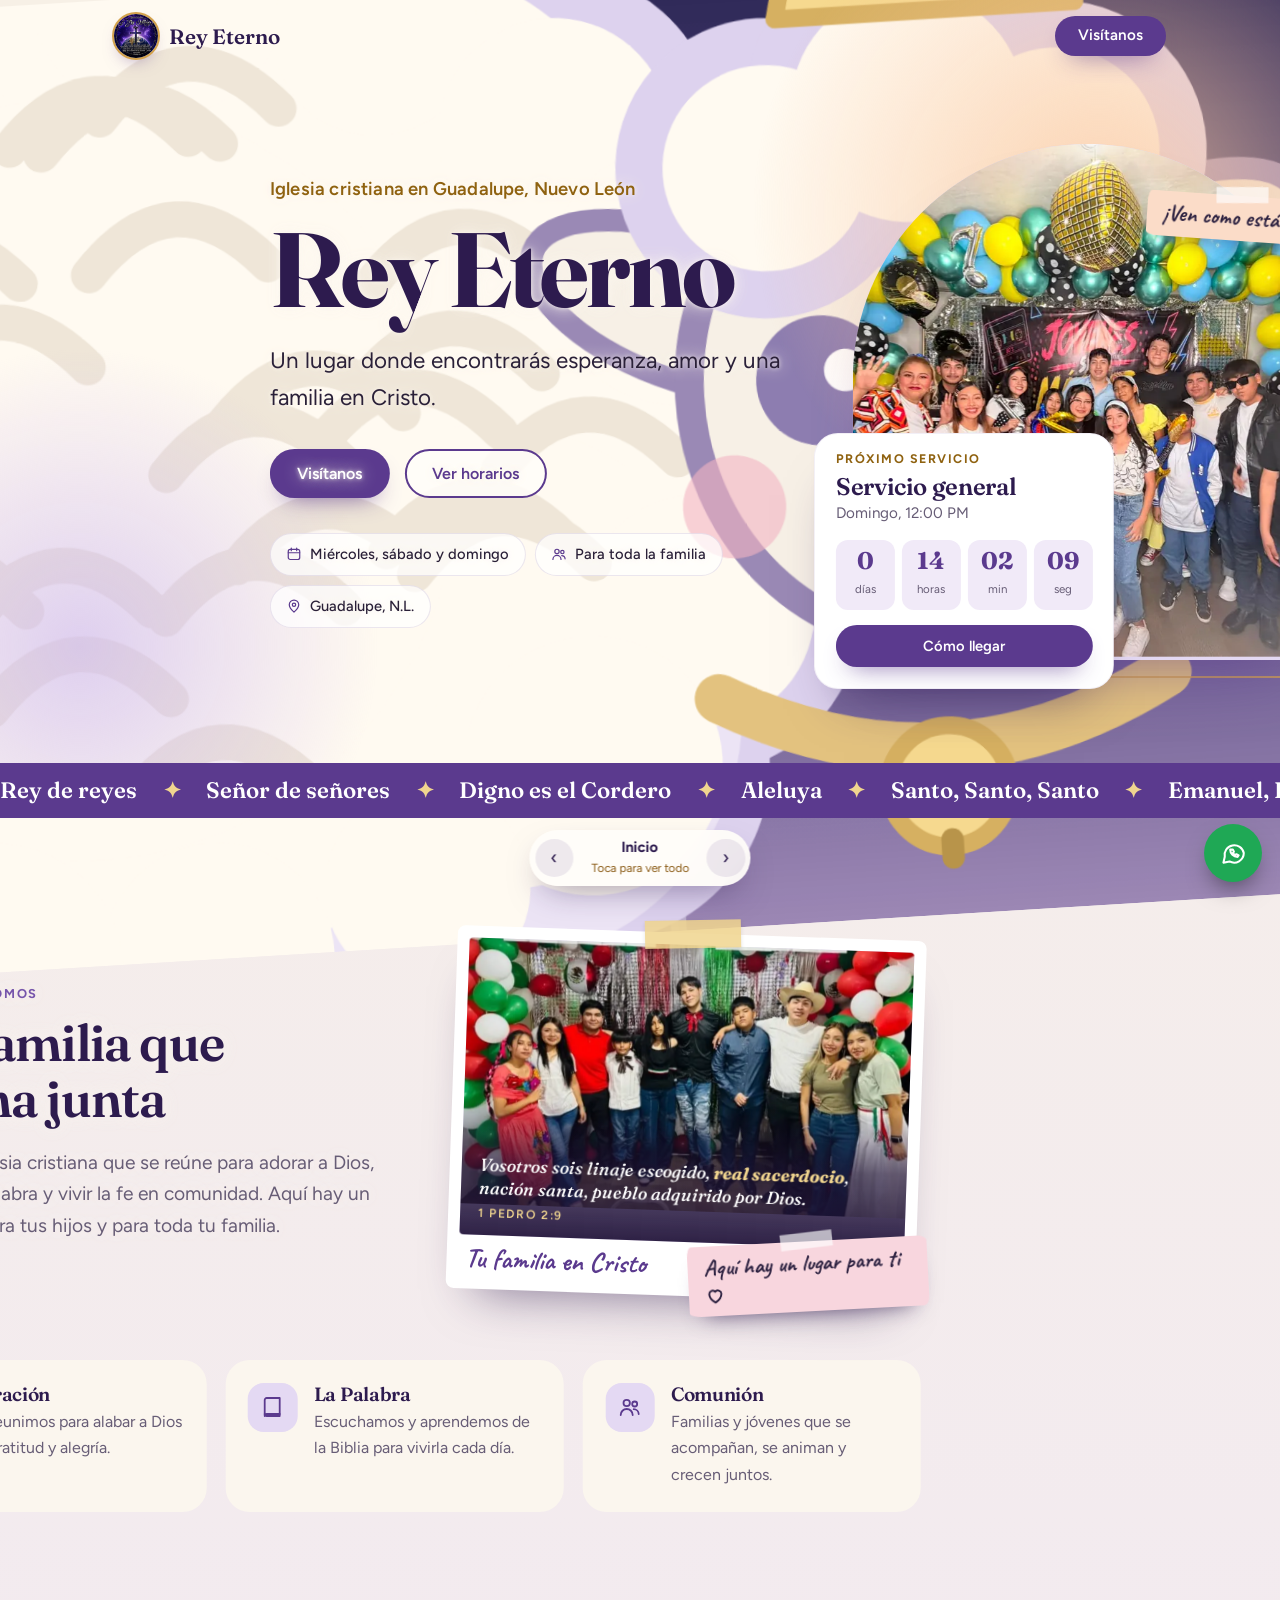
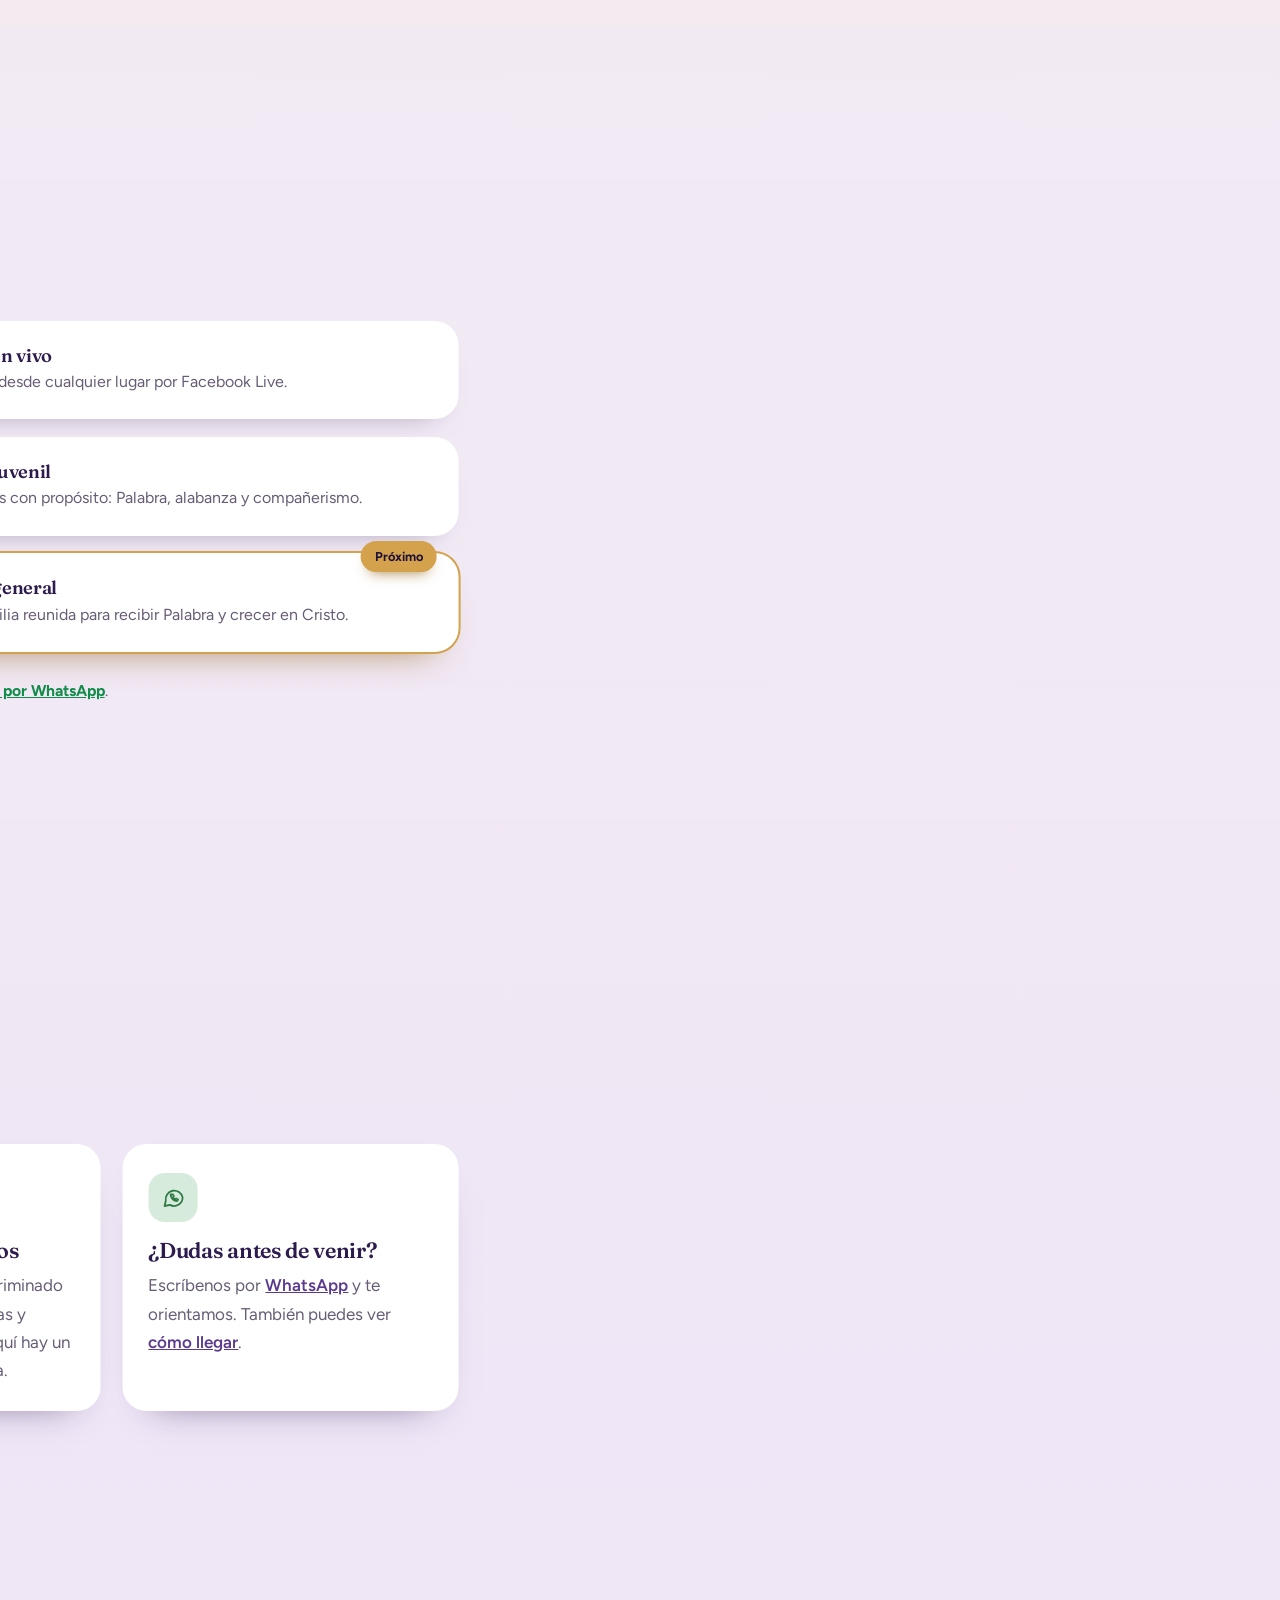
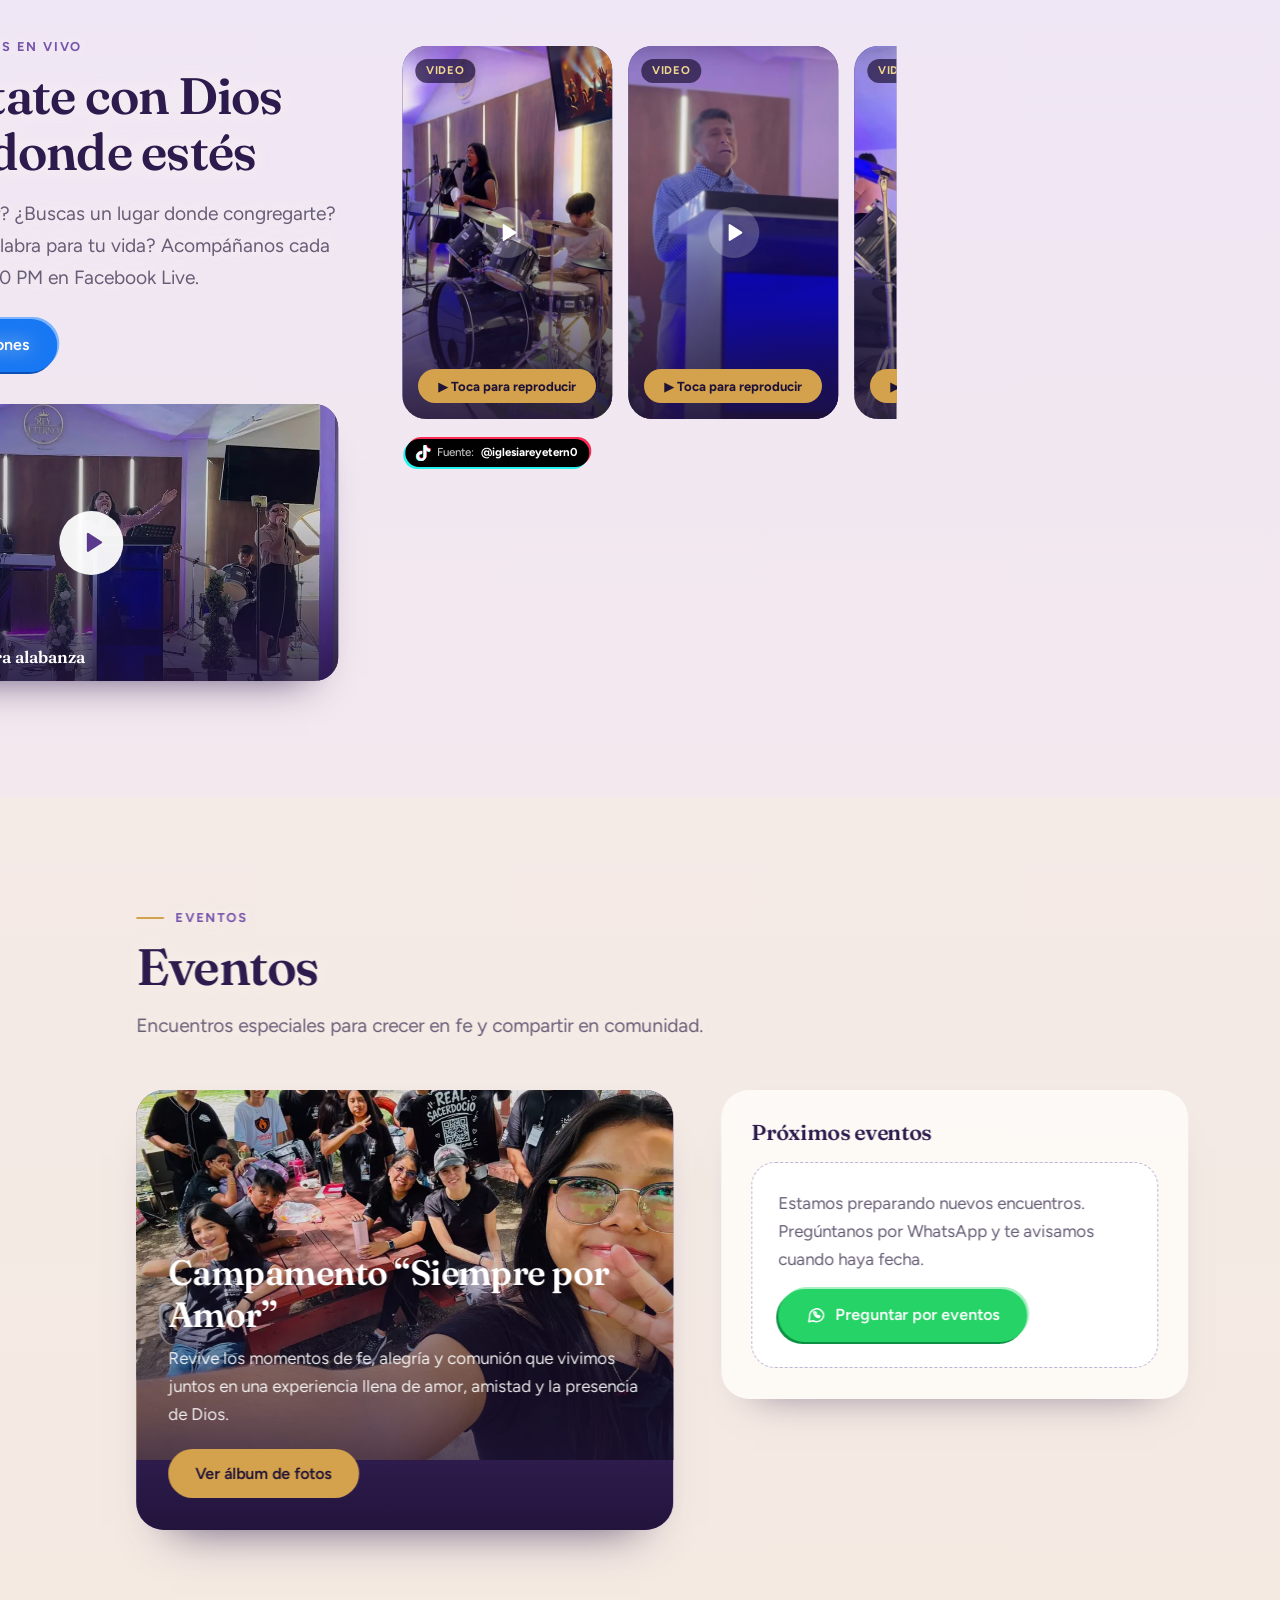
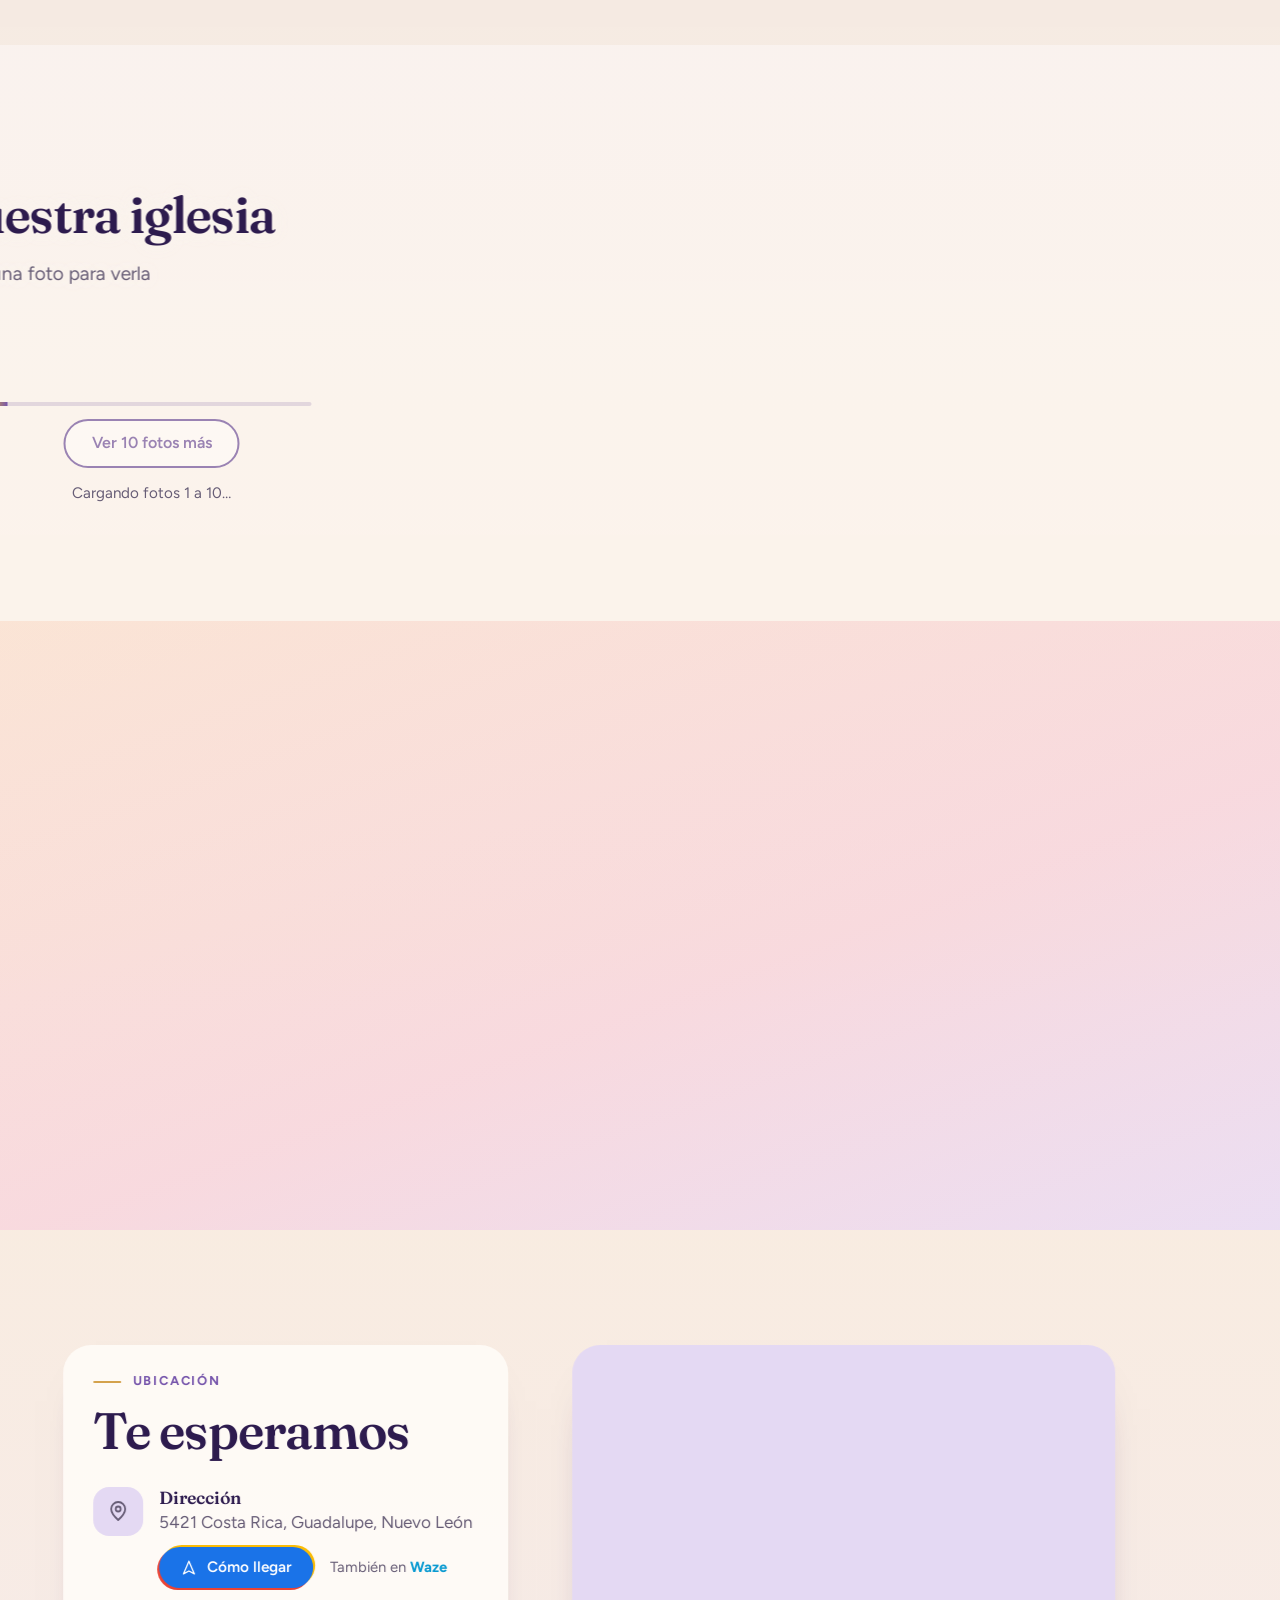
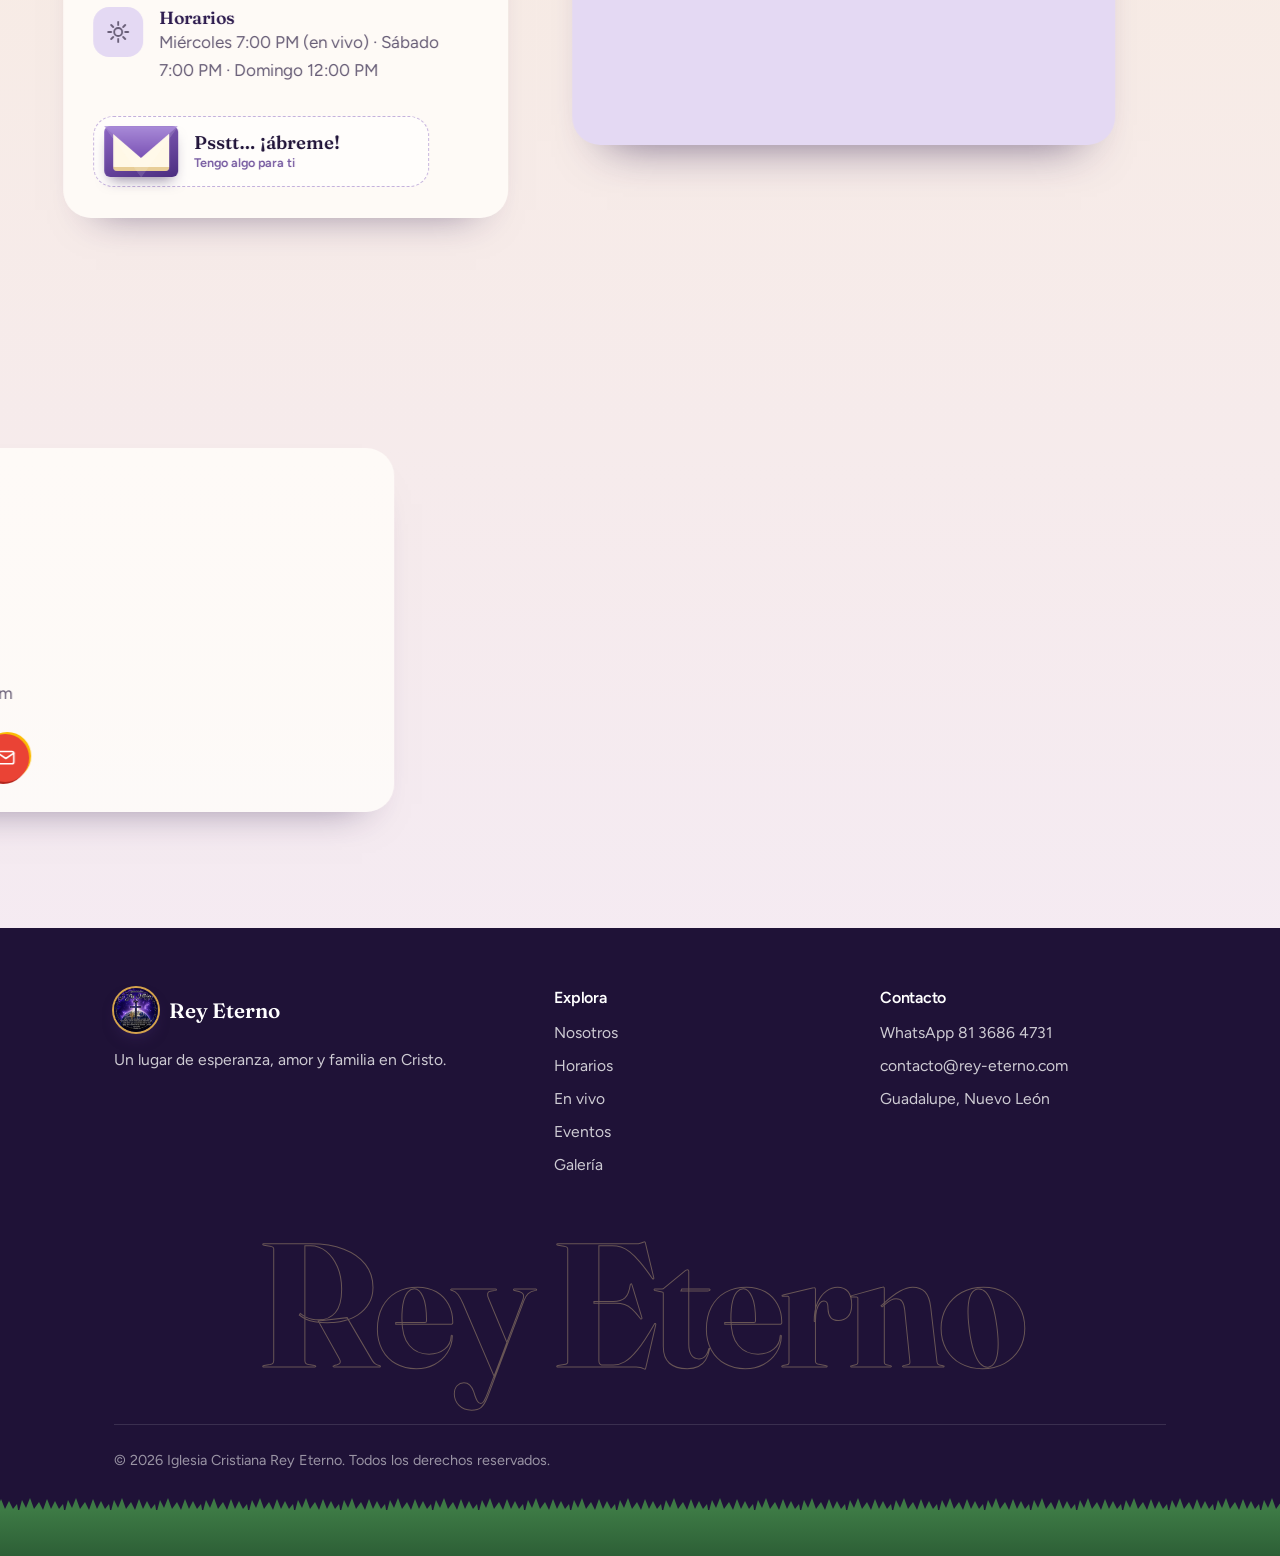
==== commit 0a2e1d42: "Add files via upload" ====
--- a/index.html
+++ b/index.html
@@ -994,14 +994,14 @@
 .sobre-carta{position:fixed;inset:0;z-index:2000;display:grid;place-items:center;padding:1rem;background:rgba(20,10,40,.78);opacity:0;visibility:hidden;transition:opacity .25s,visibility 0s .25s}
 .sobre-carta.abierta{opacity:1;visibility:visible;transition:opacity .25s}
 .sobre-in{position:relative;width:min(100%,25rem);padding-top:1.7rem}
-.sobre-in .inv2{position:relative;color:#fff;text-align:center;background:radial-gradient(120% 90% at 50% 0%,#7655ab,#2d1b4e 72%);margin:0;max-height:calc(100dvh - 4.5rem);overflow-y:auto;padding:2.8rem 1.3rem 1.3rem;isolation:isolate;border-radius:30px;box-shadow:0 34px 54px -30px rgba(45,27,78,.95),inset 0 0 0 1.5px rgba(240,213,143,.75);opacity:0;transform:translateY(40px) scale(.9);will-change:transform,opacity;transition:opacity .2s,transform .38s cubic-bezier(.2,.9,.25,1.1)}
-.inv2::before{content:"";position:absolute;inset:-45%;will-change:transform;z-index:-1;pointer-events:none;background:repeating-conic-gradient(rgba(240,213,143,.17) 0 8deg,transparent 8deg 18deg);-webkit-mask:radial-gradient(circle at 50% 50%,#000 0,transparent 42%);mask:radial-gradient(circle at 50% 50%,#000 0,transparent 42%);animation:sobre-rayos 60s linear infinite}
-@keyframes sobre-rayos{to{transform:rotate(360deg)}}
+.sobre-in .inv2{position:relative;color:#fff;text-align:center;background:repeating-conic-gradient(from 0deg at 50% 22%,rgba(240,213,143,.11) 0 8deg,rgba(240,213,143,0) 8deg 18deg),radial-gradient(120% 90% at 50% 0%,#7655ab,#2d1b4e 72%);margin:0;max-height:calc(100vh - 4.5rem);max-height:calc(100dvh - 4.5rem);overflow-y:auto;-webkit-overflow-scrolling:touch;padding:2.8rem 1.3rem 1.3rem;border-radius:30px;box-shadow:0 34px 54px -30px rgba(45,27,78,.95),inset 0 0 0 1.5px rgba(240,213,143,.85);opacity:0;transform:translateY(40px) scale(.94);transition:opacity .2s,transform .38s cubic-bezier(.2,.9,.25,1.1)}
+.inv2>*{position:relative;z-index:1}
+@keyframes sobre-rayos{to{transform:none}}
 @keyframes sobre-brillo{0%,100%{box-shadow:0 34px 54px -30px rgba(45,27,78,.95),inset 0 0 0 1.5px rgba(240,213,143,.75),0 0 0 rgba(240,213,143,0)}50%{box-shadow:0 34px 54px -30px rgba(45,27,78,.95),inset 0 0 0 1.5px rgba(240,213,143,1),0 0 34px rgba(240,213,143,.5)}}
 @keyframes sobre-onda{from{opacity:.9;transform:scale(1)}to{opacity:0;transform:scale(1.9)}}
 @keyframes sobre-tit{0%{background-position:100% 0}60%,100%{background-position:0 0}}
 .sobre-carta.abierta .inv2{opacity:1;transform:none}
-.sobre-carta.abierta .inv2 h3{background:linear-gradient(100deg,#fff 38%,#f0d58f 50%,#fff 62%) 100% 0/260% 100%;-webkit-background-clip:text;background-clip:text;color:transparent;animation:sobre-tit 4.5s ease-in-out .6s infinite}
+.sobre-carta.abierta .inv2 h3{text-shadow:0 0 18px rgba(240,213,143,.55)}
 .inv2-sello{position:absolute;left:50%;top:0;translate:-50% 0;z-index:3;width:3.4rem;height:3.4rem;border-radius:50%;display:grid;place-items:center;font-size:1.5rem;color:#5a3a06;background:radial-gradient(circle at 35% 30%,#fff1c2,#e9b94f 60%,#c4902f);box-shadow:0 8px 18px -6px rgba(0,0,0,.5);scale:0;rotate:-200deg;transition:scale .5s cubic-bezier(.3,1.7,.5,1) .25s,rotate .6s ease .25s}
 .inv2-sello::after{content:"";position:absolute;inset:0;border-radius:50%;border:2px solid #e9b94f;pointer-events:none;opacity:0}
 .sobre-carta.abierta .inv2-sello{scale:1;rotate:0deg}
@@ -1036,7 +1036,6 @@
   #intro.sale{filter:none}
 }
 html.sobre-abierto #polvo{visibility:hidden}
-.sobre-in .inv2{contain:paint}
 </style>
 </head>
 <body>
